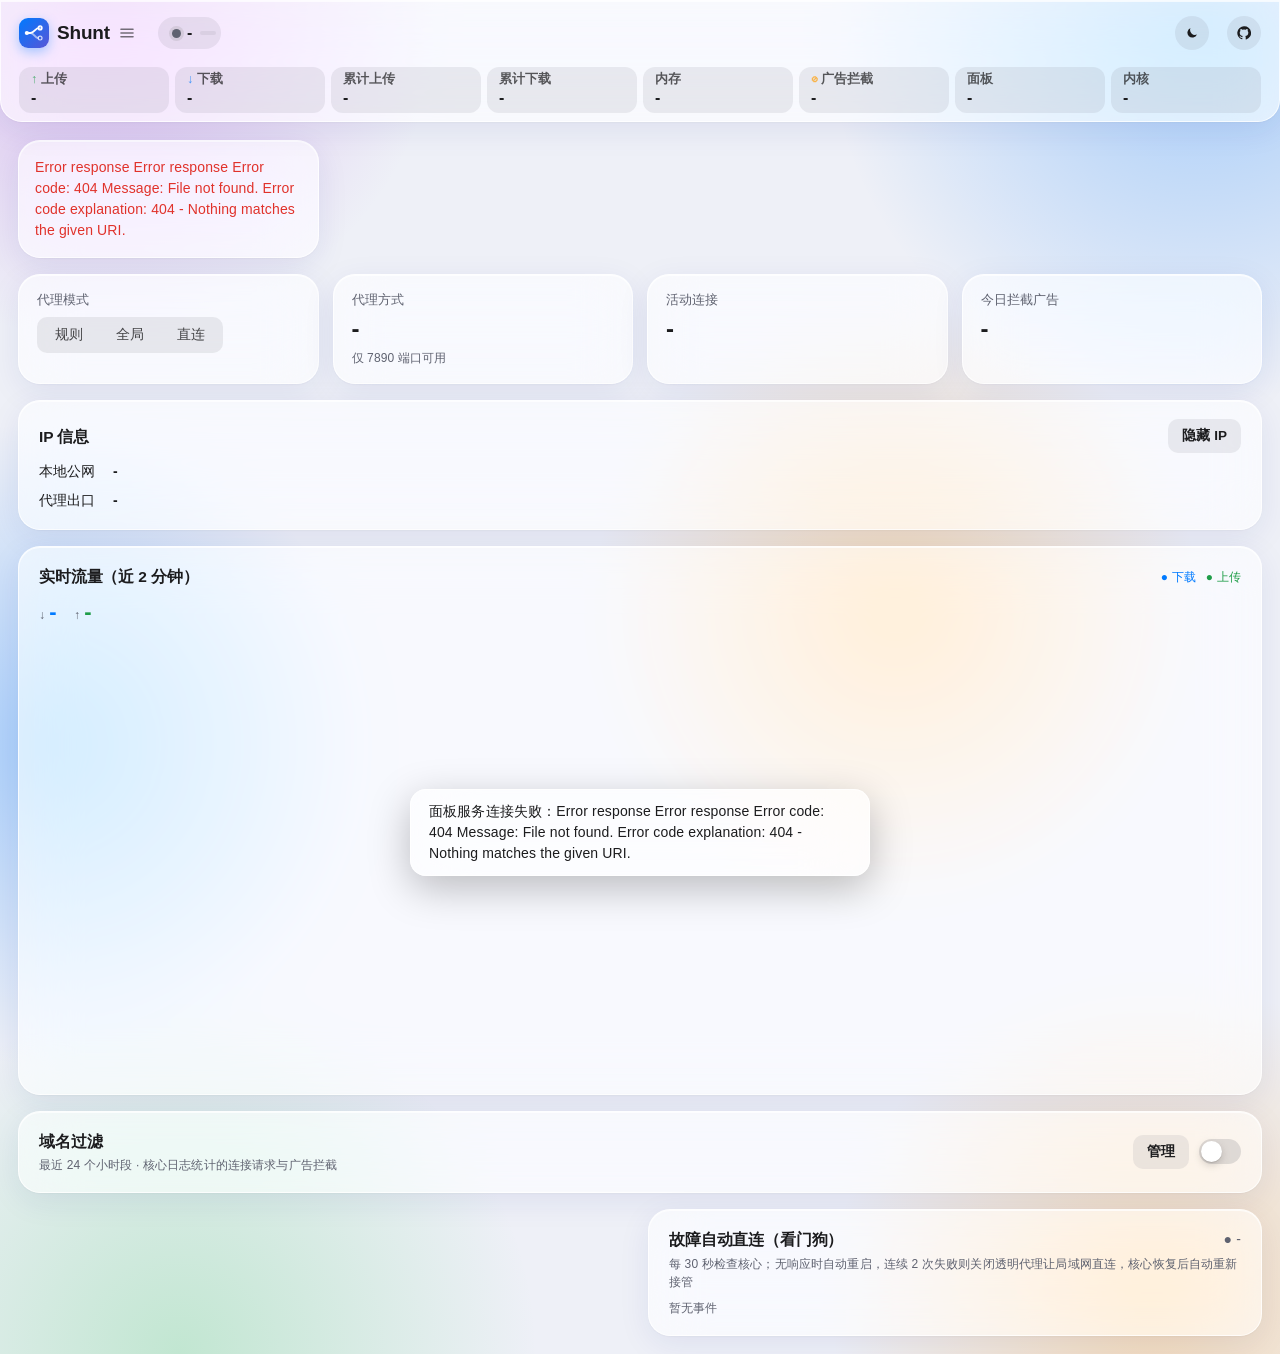
==== index.html @ 113a281c "v10.3.6: sing-box 内核下「全部测速」、组测速、概览测速、订阅测速、重载后补测只测到部分节点的问题补齐（缺席节点逐个补测，全局限并发 16、同节点去重、总时长受限；mihomo 不变）" ====
<!DOCTYPE html>
<!-- SPDX-License-Identifier: GPL-3.0-or-later -->
<html lang="zh-CN">
<head>
<meta charset="utf-8">
<meta name="viewport" content="width=device-width,initial-scale=1,viewport-fit=cover">
<meta name="color-scheme" content="light dark">
<meta name="referrer" content="no-referrer">
<script>(function(){const d=document.documentElement,k=localStorage.getItem('mp_skin')||'',L={sakura:1,mint:1};
  d.dataset.theme=k&&k!=='dark'&&k!=='light'?(L[k]?'light':'dark'):(localStorage.getItem('mp_theme')||(matchMedia('(prefers-color-scheme: light)').matches?'light':'dark'));
  if(k&&k!=='dark'&&k!=='light')d.dataset.skin=k})()</script>
<title>Shunt 分流 · mihomo 旁路由面板</title>
<link rel="icon" type="image/svg+xml" href="data:image/svg+xml,%3Csvg xmlns="http://www.w3.org/2000/svg" viewBox="0 0 512 512"%3E%3Cdefs%3E%3ClinearGradient id="bg" x1="0" y1="0" x2="1" y2="1"%3E%3Cstop offset="0" stop-color="%230a84ff"/%3E%3Cstop offset="1" stop-color="%235e5ce6"/%3E%3C/linearGradient%3E%3ClinearGradient id="gloss" x1="0" y1="0" x2="0" y2="1"%3E%3Cstop offset="0" stop-color="%23fff" stop-opacity=".22"/%3E%3Cstop offset=".55" stop-color="%23fff" stop-opacity="0"/%3E%3C/linearGradient%3E%3C/defs%3E%3Crect width="512" height="512" rx="116" fill="url%28%23bg%29"/%3E%3Crect width="512" height="512" rx="116" fill="url%28%23gloss%29"/%3E%3Cg fill="none" stroke="%23fff" stroke-width="34" stroke-linecap="round"%3E%3Cpath d="M140 256 H196 C262 256 280 164 356 164"/%3E%3Cpath d="M196 256 C256 256 278 340 330 347" stroke-opacity=".55"/%3E%3C/g%3E%3Ccircle cx="132" cy="256" r="38" fill="%23fff"/%3E%3Ccircle cx="370" cy="164" r="46" fill="%23fff"/%3E%3Cpath d="M378 132 L352 170 H372 L362 198 L390 156 H370 Z" fill="%233b6cf5"/%3E%3Ccircle cx="370" cy="348" r="34" fill="none" stroke="%23fff" stroke-width="22" stroke-opacity=".75"/%3E%3C/svg%3E">
<link rel="apple-touch-icon" href="[data-uri]">
<meta name="theme-color" content="#0a84ff">
<link rel="manifest" href="/manifest.webmanifest">
<meta name="apple-mobile-web-app-capable" content="yes"><meta name="mobile-web-app-capable" content="yes">
<meta name="apple-mobile-web-app-title" content="Shunt">
<style>
:root{--bg:#0a0c13;--txt:#f5f5f7;--sub:#a3a6b4;--card:rgba(32,35,48,.58);--card-b:rgba(255,255,255,.09);--hl:rgba(255,255,255,.06);--line:rgba(255,255,255,.08);
  --pri:#0a84ff;--pri2:#5e5ce6;--ok:#30d158;--warn:#ffd60a;--bad:#ff453a;--in:rgba(255,255,255,.07);--in-b:rgba(255,255,255,.1);--b2:rgba(255,255,255,.1);--b2h:rgba(255,255,255,.16);
  --pre:rgba(0,0,0,.28);--nbg:rgba(255,255,255,.045);--nsel:rgba(10,132,255,.2);--segbg:rgba(118,118,128,.24);--segon:rgba(99,99,102,.85);--segtxt:#fff;
  --shadow:0 10px 40px rgba(0,0,0,.35),inset 0 1px 0 rgba(255,255,255,.06);--sw-off:rgba(120,120,128,.36);
  --blob1:rgba(94,92,230,.42);--blob2:rgba(10,132,255,.32);--blob3:rgba(255,55,95,.22);--blob4:rgba(48,209,88,.16);
  --k-sel:#64b5ff;--k-auto:#4fd67a;--k-fb:#ffb340;--k-lb:#b8a6ff;--k-cus:#ff7eb6}
:root[data-theme=light]{--bg:#eef0f7;--txt:#1c1c1e;--sub:#5f6270;--card:rgba(255,255,255,.62);--card-b:rgba(255,255,255,.75);--hl:rgba(255,255,255,.5);--line:rgba(60,60,67,.12);
  --pri:#007aff;--pri2:#5856d6;--ok:#1f9d48;--warn:#b26a00;--bad:#e0322b;--in:rgba(255,255,255,.72);--in-b:rgba(60,60,67,.16);--b2:rgba(120,120,128,.13);--b2h:rgba(120,120,128,.2);
  --pre:rgba(246,247,251,.75);--nbg:rgba(255,255,255,.55);--nsel:rgba(0,122,255,.12);--segbg:rgba(118,118,128,.14);--segon:#fff;--segtxt:#1c1c1e;
  --shadow:0 8px 32px rgba(31,38,135,.08),0 1px 2px rgba(0,0,0,.04),inset 0 1px 0 rgba(255,255,255,.7);--sw-off:rgba(120,120,128,.22);
  --blob1:rgba(175,82,222,.34);--blob2:rgba(0,122,255,.3);--blob3:rgba(255,149,0,.26);--blob4:rgba(52,199,89,.24);
  --k-sel:#0060c7;--k-auto:#1a7f3c;--k-fb:#9a5b00;--k-lb:#5a3fc0;--k-cus:#b8306f}
*{box-sizing:border-box;-webkit-tap-highlight-color:transparent}
html{background:var(--bg)}
body{margin:0;min-height:100vh;font:14px/1.5 -apple-system,BlinkMacSystemFont,"SF Pro Text","SF Pro Display","Helvetica Neue","PingFang SC","Hiragino Sans GB","Microsoft YaHei",sans-serif;
  color:var(--txt);background:transparent;-webkit-font-smoothing:antialiased;letter-spacing:.01em}
body{position:relative;overflow-x:hidden}
body::before{content:"";position:absolute;inset:0;min-height:100vh;z-index:-1;pointer-events:none;
  background:radial-gradient(38vw 38vw at 8% 0%,var(--blob1),transparent 70%),radial-gradient(42vw 42vw at 94% 2%,var(--blob2),transparent 70%),
  radial-gradient(34vw 34vw at 70% 45%,var(--blob3),transparent 70%),radial-gradient(36vw 36vw at 4% 55%,var(--blob2),transparent 70%),
  radial-gradient(36vw 36vw at 90% 96%,var(--blob3),transparent 70%),radial-gradient(40vw 40vw at 14% 100%,var(--blob4),transparent 70%)}
.glass,.card{background:var(--card);border:1px solid var(--card-b);box-shadow:var(--shadow);-webkit-backdrop-filter:blur(28px) saturate(180%);backdrop-filter:blur(28px) saturate(180%)}
header{position:sticky;top:0;z-index:20;border-radius:0 0 22px 22px;border-top:0;padding:10px 18px 8px;margin:0 auto;max-width:1340px}
.hrow{display:flex;align-items:center;gap:12px;flex-wrap:wrap}
.brand{display:flex;align-items:center;gap:8px;font-weight:700;font-size:17px;letter-spacing:-.01em;white-space:nowrap}
.logo{width:30px;height:30px;border-radius:9px;display:grid;place-items:center;background:linear-gradient(135deg,var(--pri),var(--pri2));color:#fff;font-size:16px;box-shadow:0 4px 12px rgba(10,132,255,.35)}
.corebox{display:flex;align-items:center;gap:6px;padding:3px 4px 3px 10px;border-radius:999px;background:var(--b2)}
.pill{display:inline-flex;align-items:center;gap:6px;font-size:13px;font-weight:600;white-space:nowrap}
.dot{width:8px;height:8px;border-radius:50%;background:var(--sub);box-shadow:0 0 0 3px rgba(128,128,128,.18)}
.dot.on{background:var(--ok);box-shadow:0 0 0 3px rgba(48,209,88,.22)}.dot.off{background:var(--bad);box-shadow:0 0 0 3px rgba(255,69,58,.2)}
.ver{font-size:11px;color:var(--sub);white-space:nowrap}
.ib{display:inline-flex;align-items:center;gap:4px;border:0;background:var(--b2);color:var(--txt);height:28px;padding:0 10px;border-radius:999px;cursor:pointer;font-size:12px;font-weight:600;transition:background .2s,transform .1s;white-space:nowrap}
.ib:hover{background:var(--b2h)}.ib:active{transform:scale(.96)}.ib svg{width:14px;height:14px;flex:none}
.ib.stop{color:var(--bad)}.ib.go{color:var(--ok)}.ib.round{width:34px;height:34px;padding:0;justify-content:center}
a.ib{text-decoration:none}
.ib.gh{margin-left:6px}
.hstats{display:flex;gap:6px;margin-left:auto;align-items:stretch}
.chip{display:flex;flex-direction:column;justify-content:center;min-width:92px;padding:3px 11px;border-radius:12px;background:var(--b2);line-height:1.25}
.chip .k{font-size:10.5px;color:var(--sub);white-space:nowrap}.chip b{font-size:13px;font-weight:650;font-variant-numeric:tabular-nums;white-space:nowrap}
.chip .k i{font-style:normal;font-weight:700}
.chip.ad{cursor:pointer}.chip.ad i{color:#ff9f0a}
.vchips{display:flex;gap:6px;margin-left:6px}.vchip{cursor:pointer}.vchip .k em{font-style:normal;color:var(--warn);font-weight:700;margin-left:4px}.vchip.new{box-shadow:inset 0 0 0 1.5px var(--warn)}.up i{color:var(--ok)}.down i{color:var(--pri)}
.theme .sun{display:none}:root:not([data-theme=light]) .theme .sun{display:block}:root:not([data-theme=light]) .theme .moon{display:none}
main{padding:18px;max-width:1340px;margin:auto}
.card{border-radius:22px;padding:18px 20px;margin-bottom:16px;transition:background .3s}
.card h3{margin:0 0 12px;font-size:15.5px;font-weight:650;letter-spacing:-.01em}
.grid{display:grid;gap:14px;grid-template-columns:repeat(auto-fill,minmax(190px,1fr))}
.cols{display:grid;gap:16px;grid-template-columns:repeat(auto-fit,minmax(min(100%,540px),1fr));align-items:start}.cols>div>.card:last-child{margin-bottom:0}
.cols>div{display:flex;flex-direction:column;gap:16px}.cols>div>.card{margin-bottom:0}
.g4{grid-template-columns:repeat(auto-fit,minmax(190px,1fr))}.stat{padding:16px 18px}.stat .v{font-size:24px;font-weight:700;letter-spacing:-.02em;font-variant-numeric:tabular-nums;margin-top:2px}.stat .k{color:var(--sub);font-size:12.5px;font-weight:500}
.stat .s{font-size:12px;color:var(--sub);margin-top:2px}
.btn{background:var(--pri);color:#fff;border:0;border-radius:11px;padding:7px 15px;cursor:pointer;font-size:13px;font-weight:600;transition:filter .2s,transform .1s,background .2s;white-space:nowrap}
.btn:hover{filter:brightness(1.08)}.btn:active{transform:scale(.97)}
.btn.g{background:var(--b2);color:var(--txt)}.btn.g:hover{background:var(--b2h)}.btn.r{background:var(--bad);color:#fff}.btn:disabled{opacity:.5;cursor:default}
.btn.sm{padding:4px 10px;font-size:12px;border-radius:9px}
.icon{background:none;border:1px solid var(--line);color:var(--txt);border-radius:8px;padding:3px 9px;cursor:pointer;font-size:15px}
input,select,textarea{background:var(--in);border:1px solid var(--in-b);color:var(--txt);border-radius:11px;padding:8px 11px;font:inherit;font-size:13px;max-width:100%;outline:none;transition:border-color .2s,box-shadow .2s}
input:focus,select:focus,textarea:focus{border-color:var(--pri);box-shadow:0 0 0 3px rgba(10,132,255,.2)}
select{-webkit-appearance:none;appearance:none;padding-right:28px;background-image:linear-gradient(45deg,transparent 50%,var(--sub) 50%),linear-gradient(135deg,var(--sub) 50%,transparent 50%);background-position:calc(100% - 15px) 52%,calc(100% - 10px) 52%;background-size:5px 5px;background-repeat:no-repeat}
input[type=file]{padding:5px 8px}input[type=checkbox]{accent-color:var(--pri)}
textarea{width:100%;font-family:"SF Mono",ui-monospace,Menlo,Consolas,monospace;font-size:12.5px;resize:vertical}
.tw{overflow-x:auto;-webkit-overflow-scrolling:touch}
table{width:100%;border-collapse:collapse;font-size:13px}th,td{text-align:left;padding:8px 9px;border-bottom:1px solid var(--line);white-space:nowrap;vertical-align:middle}
td[colspan]{white-space:normal;line-height:1.5}
tr:last-child td{border-bottom:0}th{color:var(--sub);font-weight:500;font-size:12px}td.w{white-space:normal;word-break:break-all}
/* v7.6.8 订阅列表：链接、过滤规则单行省略，不再撑大表格（完整内容悬停查看） */
.subn{max-width:260px}.subu{font-size:11px;max-width:260px;overflow:hidden;text-overflow:ellipsis}
.subf{font-size:12px;min-width:150px;max-width:240px}.subf>div{max-width:240px;overflow:hidden;text-overflow:ellipsis}
.node{border:1px solid var(--line);border-radius:14px;padding:9px 12px;cursor:pointer;background:var(--nbg);transition:transform .15s,border-color .2s,background .2s}
.node:hover{transform:translateY(-1px);border-color:var(--b2h)}
.node.sel{border-color:var(--pri);background:var(--nsel)}.node .n{font-size:13px;font-weight:500;overflow:hidden;text-overflow:ellipsis;white-space:nowrap}
.node .d{font-size:12px;display:flex;justify-content:space-between;gap:6px;margin-top:2px}.ok{color:var(--ok)}.warn{color:var(--warn)}.bad{color:var(--bad)}.mut{color:var(--sub)}
.row{display:flex;gap:8px;align-items:center;flex-wrap:wrap}.sp{flex:1;min-width:0}.small{font-size:12px}.mt{margin-top:10px}.mb{margin-bottom:10px}
.seg{display:inline-flex;padding:2px;border-radius:10px;background:var(--segbg);gap:1px;flex-wrap:nowrap;max-width:100%;overflow-x:auto}
.seg button{background:none;color:var(--txt);opacity:.8;border:0;padding:5px 14px;cursor:pointer;border-radius:8px;font-size:13px;font-weight:500;transition:all .2s;white-space:nowrap}
.seg button.on{background:var(--segon);color:var(--segtxt);opacity:1;font-weight:600;box-shadow:0 2px 6px rgba(0,0,0,.14)}
.sw{position:relative;display:inline-block;width:51px;height:31px;flex:none}
.sw input{position:absolute;inset:0;opacity:0;margin:0;cursor:pointer;z-index:1}
.sw span{position:absolute;inset:0;border-radius:31px;background:var(--sw-off);transition:background .25s}
.sw span::after{content:"";position:absolute;top:2px;left:2px;width:27px;height:27px;border-radius:50%;background:#fff;box-shadow:0 3px 8px rgba(0,0,0,.18),0 1px 1px rgba(0,0,0,.12);transition:transform .25s cubic-bezier(.3,1.4,.6,1)}
.sw input:checked+span{background:var(--ok)}.sw input:checked+span::after{transform:translateX(20px)}
.sw.sm{width:42px;height:25px}.sw.sm span::after{width:21px;height:21px}.sw.sm input:checked+span::after{transform:translateX(17px)}
.opt{display:flex;align-items:center;gap:12px;padding:11px 0;border-bottom:1px solid var(--line)}.opt:last-child{border-bottom:0;padding-bottom:0}.opt:first-of-type{padding-top:2px}
.opt .t{font-weight:550}.opt .dsc{font-size:12px;color:var(--sub);margin-top:1px}
.sub-panel{margin-top:10px;padding:12px 14px;border-radius:14px;background:var(--b2)}
.sub-panel.dim{opacity:.82}
pre{background:var(--pre);padding:12px;border-radius:14px;max-height:65vh;overflow:auto;font:12px/1.55 "SF Mono",ui-monospace,Menlo,Consolas,monospace;white-space:pre-wrap;word-break:break-all;margin:0}
#livelog div{padding:1px 0;border-bottom:1px dashed var(--line)}#livelog .lv{display:inline-block;width:58px;font-weight:600}
#toast{position:fixed;left:50%;bottom:24px;transform:translate(-50%,20px);opacity:0;pointer-events:none;background:var(--card);color:var(--txt);padding:11px 18px;border-radius:16px;max-width:min(460px,calc(100vw - 24px));z-index:50;white-space:pre-wrap;
  border:1px solid var(--card-b);box-shadow:0 12px 40px rgba(0,0,0,.25);-webkit-backdrop-filter:blur(30px) saturate(180%);backdrop-filter:blur(30px) saturate(180%);transition:opacity .25s,transform .25s;font-weight:500}
#toast.show{opacity:1;transform:translate(-50%,0)}
.tag{font-size:11px;background:var(--b2);padding:1px 7px;border-radius:6px;color:var(--sub);font-weight:500;white-space:nowrap}
.ev{font-size:12px;padding:4px 0;border-bottom:1px dashed var(--line)}.ev:last-child{border-bottom:0}
.hide{display:none!important}
.bar{height:6px;border-radius:3px;background:linear-gradient(90deg,var(--bad),#ff9f0a);min-width:2px}
.diag{display:flex;gap:10px;padding:9px 0;border-bottom:1px solid var(--line)}.diag:last-child{border-bottom:0}
.diag .ic{width:22px;height:22px;border-radius:50%;display:grid;place-items:center;color:#fff;font-size:12px;font-weight:700;flex:none;margin-top:1px}
.ic.ok{background:var(--ok)}.ic.warn{background:#ff9f0a}.ic.bad{background:var(--bad)}
.kv{display:grid;grid-template-columns:auto 1fr;gap:4px 14px;font-size:13px}.kv>span:nth-child(odd){color:var(--sub)}
.dev small{display:block;color:var(--sub);font-size:11px}
.lbl code,.dsc code,.mut code{font-size:11.5px;padding:0 4px;border-radius:5px;background:var(--b2)}
.lbl{font-size:12px;color:var(--sub);margin:10px 0 4px;font-weight:500}
/* 策略组卡片（可折叠） */
.card.gcard{padding:0;overflow:hidden}
.ghead{display:flex;align-items:center;gap:10px;padding:13px 16px 13px 14px;cursor:pointer;-webkit-user-select:none;user-select:none;transition:background .2s}
.ghead:hover{background:var(--hl)}
.chev{width:24px;height:24px;border-radius:50%;display:grid;place-items:center;background:var(--b2);flex:none;transition:transform .22s}
.chev svg{width:12px;height:12px}.gcard.open .chev{transform:rotate(90deg)}
.gico{width:24px;height:24px;border-radius:7px;object-fit:cover;flex:none}
.gt{flex:1;min-width:0}.gname{font-weight:650;font-size:15px;display:flex;align-items:center;gap:6px;flex-wrap:wrap;letter-spacing:-.01em}
.gsub{font-size:12px;color:var(--sub);white-space:nowrap;overflow:hidden;text-overflow:ellipsis;margin-top:1px}
.gsub b{color:var(--txt);font-weight:600}
.gdl{font-size:13px;font-weight:650;font-variant-numeric:tabular-nums;white-space:nowrap}
.gbody{display:none;padding:2px 16px 16px}.gcard.open .gbody{display:block}
.dots{display:flex;flex-wrap:wrap;gap:3px;margin-top:6px;max-height:17px;overflow:hidden}.gcard.open .dots{display:none}
.dots i{width:7px;height:7px;border-radius:50%;background:var(--sw-off)}.dots i.ok{background:var(--ok)}.dots i.warn{background:#ff9f0a}.dots i.bad{background:var(--bad)}
.tag.k-sel{color:var(--k-sel)}.tag.k-auto{color:var(--k-auto)}.tag.k-fb{color:var(--k-fb)}.tag.k-lb{color:var(--k-lb)}.tag.k-cus{color:var(--k-cus)}
.tag.pin{color:var(--k-fb);cursor:pointer}
.node .sub2{font-size:11px;color:var(--sub);overflow:hidden;text-overflow:ellipsis;white-space:nowrap}
.node.lbm{cursor:default}
.pgrid{display:grid;grid-template-columns:repeat(auto-fill,minmax(min(100%,250px),1fr));gap:10px;margin-top:12px}
.pitem{padding:9px 11px;border-radius:14px;background:var(--nbg);border:1px solid var(--line);min-width:0}
.pitem .pl{font-size:12.5px;font-weight:600;display:flex;gap:6px;align-items:center;margin-bottom:6px;white-space:nowrap;overflow:hidden}
.pitem .pl span:first-child{overflow:hidden;text-overflow:ellipsis}
.pitem select{width:100%;padding:6px 28px 6px 9px}
.pitem .pv{font-size:12.5px;padding:6px 2px;white-space:nowrap;overflow:hidden;text-overflow:ellipsis}
.mchips{display:flex;flex-wrap:wrap;gap:6px}
.mchip{display:inline-flex;align-items:center;gap:4px;max-width:100%;padding:3px 4px 3px 10px;border-radius:999px;background:var(--b2);font-size:12px;border:1px solid transparent}
.mchip span{overflow:hidden;text-overflow:ellipsis;white-space:nowrap;max-width:220px}
.mchip button{border:0;background:none;color:var(--sub);cursor:pointer;font-size:13px;padding:0 5px;border-radius:50%}.mchip button:hover{color:var(--txt);background:var(--b2h)}
.mchip.add{cursor:pointer;padding-right:10px}.mchip.add:hover{border-color:var(--pri)}.mchip.grp{background:var(--nsel)}
.pickbox{max-height:210px;overflow:auto;padding:8px;border-radius:12px;background:var(--b2);margin-top:6px}
.ubar{height:5px;border-radius:3px;background:var(--b2);margin-top:4px;min-width:90px;overflow:hidden}.ubar i{display:block;height:100%;background:var(--ok);border-radius:3px}
.ubar i.warn{background:#ff9f0a}.ubar i.bad{background:var(--bad)}
@media (max-width:720px){.ghead{padding:11px 12px 11px 10px;gap:8px}.ntool>.sp{flex:1 1 100%}.ntool .seg{flex:1 1 auto}.pdesc{display:none}
  .dots{max-height:7px}.gdl{font-size:12px}.gbody{padding:2px 10px 12px}.gname{font-size:14px}.ghead .btn.sm{padding:4px 8px}}
@media (max-width:1100px){.hstats{order:5;margin-left:0;width:100%;overflow-x:auto;scrollbar-width:none}.hstats::-webkit-scrollbar{display:none}.theme{margin-left:auto}.vchips{margin-left:auto}}
@media (max-width:720px){
  .vchips{display:contents}
  header{padding:8px 10px 7px;border-radius:0 0 18px 18px}.brand{font-size:15px}.brand b{display:none}.logo{width:28px;height:28px}
  .hrow{gap:8px}.ver{display:none}.ib .tx{display:none}.ib{padding:0 8px}
  .hstats{display:grid;grid-template-columns:repeat(5,minmax(0,1fr));gap:4px;overflow:visible}
  .chip{min-width:0;padding:3px 6px;border-radius:10px}.chip b{font-size:11px;overflow:hidden;text-overflow:ellipsis}.chip .k{font-size:9.5px;overflow:hidden;text-overflow:ellipsis}
  .g4{grid-template-columns:1fr 1fr}.g4 .stat{padding:12px 14px}.g4 .seg button{padding:5px 9px}
  main{padding:10px}.card{padding:14px;margin-bottom:10px;border-radius:18px}.cols,.cols>div{gap:10px}
  .grid{grid-template-columns:repeat(auto-fill,minmax(150px,1fr));gap:10px}.stat .v{font-size:19px}
  .row>input,.row>select{flex:1 1 100%;width:100%!important}
  th,td{padding:7px 6px}
}
/* 列表编辑器 */
.lbox{padding:12px 0;border-bottom:1px solid var(--line)}.lbox:last-child{border-bottom:0}
.lhead{display:flex;gap:8px;align-items:baseline}.lhead b{font-weight:600}
.lbox .dsc{font-size:12px;color:var(--sub);margin:1px 0 6px}
.lrows{display:flex;flex-direction:column;gap:5px}
.lrow{display:flex;align-items:center;gap:6px;padding:5px 6px 5px 8px;border-radius:11px;background:var(--nbg);border:1px solid var(--line);min-width:0;transition:border-color .15s,opacity .15s}
.lrow.drag{opacity:.45}.lrow.over{border-color:var(--pri)}
.lrow .grip{cursor:grab;color:var(--sub);font-size:11px;letter-spacing:-2px;user-select:none}
.lrow .li{font-size:11px;color:var(--sub);min-width:14px;text-align:right;font-variant-numeric:tabular-nums}
.lrow .lv{flex:1;min-width:0;font:12.5px/1.4 "SF Mono",ui-monospace,Menlo,Consolas,monospace;overflow:hidden;text-overflow:ellipsis;white-space:nowrap;background:none;padding:0}
.lb{border:0;background:var(--b2);color:var(--txt);width:26px;height:26px;border-radius:8px;cursor:pointer;font-size:12px;flex:none;display:grid;place-items:center}
.lb:hover{background:var(--b2h)}.lb:disabled{opacity:.3;cursor:default}.lb.del{color:var(--bad)}
.ladd{margin-top:6px}.ladd input{padding:6px 10px}
.qs{display:flex;flex-wrap:wrap;gap:8px;margin-top:10px}
.qs .node{min-width:150px;flex:1 1 150px;max-width:240px}
@media (max-width:720px){.lrow{padding:4px 4px 4px 6px;gap:4px}.lrow .grip{display:none}.lb{width:24px;height:24px}.qs .node{max-width:none}}
@media (prefers-reduced-motion:reduce){*{transition:none!important}}

/* v6.3 布局 */
.monly{display:none}
.stiles{display:grid;gap:14px;grid-template-columns:repeat(auto-fill,minmax(250px,1fr));margin-bottom:16px}
.stile{margin:0;padding:14px 16px;display:flex;align-items:center;gap:12px;cursor:pointer;min-width:0}
.stile .fv{flex:none;width:46px;height:46px;border-radius:14px;background:var(--b2);display:grid;place-items:center;overflow:hidden;font-weight:700;font-size:19px;color:var(--pri)}
.stile .fv img{width:28px;height:28px;object-fit:contain}
.stile .sb{flex:1;min-width:0;height:40px;display:flex;align-items:flex-end;gap:2px}
.stile .sb i{flex:1;min-width:2px;border-radius:2px;background:currentColor;opacity:.55}.stile .sb i:last-child{opacity:.9}.stile .sb i.e{height:3px;background:var(--b2);opacity:1}
.stile .sb i.mut{height:3px}
.stile .si{flex:none;text-align:right;min-width:64px}.stile .sn{font-size:12.5px;color:var(--sub);max-width:90px;overflow:hidden;text-overflow:ellipsis;white-space:nowrap;margin-left:auto}
.stile .sv{font-size:22px;font-weight:650;font-variant-numeric:tabular-nums;line-height:1.2;margin-top:2px}.stile .sv small{font-size:12px;font-weight:500;color:var(--sub);margin-left:3px}
.dft{display:grid;gap:14px;grid-template-columns:repeat(auto-fill,minmax(230px,1fr));margin-top:12px}
@media (min-width:721px){.dft{grid-template-columns:repeat(3,minmax(0,1fr))}.dfrank{grid-column:1/-1}}
.dfc{margin:0;padding:14px 16px;min-width:0}.dfc .k{color:var(--sub);font-size:12.5px}.dfc .v{font-size:24px;font-weight:650;font-variant-numeric:tabular-nums;margin:4px 0 6px}.dfc .v small{font-size:12px;font-weight:500;color:var(--sub);margin-left:3px}
.spk{display:block;width:100%;height:64px}
.dtop{margin-top:6px}.dti{padding:4px 0;font-size:12.5px}.dti b{font-weight:600;font-variant-numeric:tabular-nums;margin-left:8px}
.dtb{height:4px;border-radius:2px;background:var(--b2);margin-top:4px}.dtb i{display:block;height:100%;border-radius:2px;background:#ff9f0a;opacity:.75}
.ovcols{display:grid;gap:16px;grid-template-columns:repeat(auto-fit,minmax(min(100%,540px),1fr));align-items:start}.ovcols>div>.card:last-child{margin-bottom:0}
.qs-now{margin-top:4px}
.spd{display:flex;gap:18px;align-items:baseline;margin-top:6px;flex-wrap:wrap}.spd b{font-size:22px;font-weight:700;letter-spacing:-.02em;font-variant-numeric:tabular-nums}
.spd .k{font-size:12px;color:var(--sub);margin-right:4px}.spd .dn b{color:var(--pri)}.spd .upx b{color:var(--ok)}
.empty{padding:14px 2px;color:var(--sub);font-size:13px}
.snav{display:flex;gap:2px;padding:2px;border-radius:12px;background:var(--segbg);overflow-x:auto;scrollbar-width:none;width:max-content;max-width:100%;margin-bottom:14px}
.snav::-webkit-scrollbar{display:none}
.snav button{flex:0 0 auto;background:none;border:0;color:var(--txt);opacity:.75;padding:6px 14px;border-radius:10px;cursor:pointer;font-size:13.5px;font-weight:500}
.snav button.on{background:var(--segon);color:var(--segtxt);opacity:1;font-weight:600;box-shadow:0 2px 8px rgba(0,0,0,.12)}
.sgrid{columns:2 460px;column-gap:16px}.sgrid>.card{break-inside:avoid;display:inline-block;width:100%;margin:0 0 16px}
.nfilter{display:flex;gap:6px;flex-wrap:wrap;align-items:center;margin-bottom:12px}
.nfilter input{width:220px}.chipf{border:1px solid var(--line);background:var(--b2);color:var(--txt);border-radius:999px;padding:4px 11px;font-size:12.5px;cursor:pointer}
.chipf.on{background:var(--pri);border-color:var(--pri);color:#fff}
.filebtn input{display:none}
.row>input[type=checkbox]{flex:none!important;width:auto!important}
@media (max-width:720px){
  .monly{display:block}
  .hstats{grid-template-columns:repeat(4,minmax(0,1fr))}.hstats>.chip,.vchips .chip{grid-column:auto}.vchips .chip{flex-direction:column;align-items:flex-start;justify-content:center;gap:0}
  #ov{display:flex;flex-direction:column}#ov>.ovcols,#ov .ovcols>div{display:contents}
  #ov .card,#ov .g4{margin:0 0 10px}
  #ov .o1{order:1}#ov .o2{order:2}#ov .o3{order:3}#ov .o4{order:4}#ov .o5{order:5}#ov .o6{order:6}#ov .o7{order:7}#ov .o8{order:8}
  .spd b{font-size:19px}
  .stiles{grid-template-columns:1fr 1fr;gap:10px;margin-bottom:10px}.stile{flex-wrap:wrap;padding:10px 12px;gap:8px}.stile .fv{width:34px;height:34px;border-radius:10px;font-size:15px}.stile .fv img{width:20px;height:20px}
  .stile .si{flex:1;min-width:0}.stile .sv{font-size:18px}.stile .sb{order:3;flex-basis:100%;height:26px}.dft{grid-template-columns:1fr 1fr;gap:10px}.dfc{padding:12px}.dfc .v{font-size:19px}
  .sgrid{columns:1}.sgrid>.card{margin-bottom:10px}
  .nfilter input{width:100%}
  .ctable thead{display:none}
  .ctable tr{display:grid;grid-template-columns:minmax(0,1fr) auto;gap:2px 10px;padding:9px 2px;border-bottom:1px solid var(--line)}
  .ctable td{display:block;padding:0!important;border:0!important;max-width:none!important;min-width:0}
  .ctable td:nth-child(1){grid-column:1;grid-row:1;font-weight:600;overflow:hidden;text-overflow:ellipsis;white-space:nowrap}
  .ctable td:nth-child(6){grid-column:2;grid-row:1;text-align:right;font-weight:600;color:var(--pri)}
  .ctable td:nth-child(2){grid-column:1;grid-row:2;font-size:12px}
  .ctable td:nth-child(9){grid-column:2;grid-row:2;text-align:right;font-size:12px;color:var(--sub)}
  .ctable td:nth-child(4){grid-column:1;grid-row:3;font-size:12px;color:var(--sub)}
  .ctable td:nth-child(5){grid-column:1;grid-row:4;font-size:12px;color:var(--sub);white-space:normal}
  .ctable td:nth-child(10){grid-column:2;grid-row:3/5;align-self:center}
  .ctable td:nth-child(3),.ctable td:nth-child(7),.ctable td:nth-child(8){display:none}
  .ctable td[colspan]{grid-column:1/-1!important}
}
.btn.g.on{background:var(--pri);color:#fff}

/* ===== 主题（data-skin 覆盖配色；深浅基础样式仍由 data-theme 决定） ===== */
:root[data-skin=cyber]{--bg:#0b0418;--txt:#f2ecff;--sub:#a99cc8;--card:rgba(28,12,48,.62);--card-b:rgba(255,0,200,.28);--pri:#ff2bd6;--pri2:#00e5ff;--ok:#39ff88;--warn:#ffe600;--bad:#ff3860;
  --nsel:rgba(255,43,214,.2);--blob1:rgba(255,0,200,.45);--blob2:rgba(0,229,255,.35);--blob3:rgba(140,0,255,.35);--blob4:rgba(255,230,0,.12);--segon:rgba(255,43,214,.75);
  --shadow:0 0 0 1px rgba(0,229,255,.08),0 10px 40px rgba(255,0,200,.18),inset 0 1px 0 rgba(255,255,255,.06);--k-sel:#00e5ff;--k-auto:#39ff88;--k-lb:#d38bff;--k-cus:#ff7ae6}
:root[data-skin=cyber] .card h3,:root[data-skin=cyber] .brand{text-shadow:0 0 12px rgba(255,43,214,.55)}
:root[data-skin=aurora]{--bg:#050f14;--txt:#effcf8;--sub:#93b5ad;--card:rgba(10,32,38,.55);--card-b:rgba(120,255,214,.16);--pri:#2ee6a6;--pri2:#7b61ff;--ok:#5cff9d;--nsel:rgba(46,230,166,.18);
  --blob1:rgba(46,230,166,.38);--blob2:rgba(123,97,255,.36);--blob3:rgba(0,180,255,.26);--blob4:rgba(200,255,120,.14);--segon:rgba(46,230,166,.55);--k-sel:#5fd4ff;--k-auto:#5cff9d}
:root[data-skin=ocean]{--bg:#03101f;--txt:#eaf6ff;--sub:#8fa9c4;--card:rgba(8,30,56,.58);--card-b:rgba(90,190,255,.16);--pri:#22b8ff;--pri2:#1f6bff;--nsel:rgba(34,184,255,.2);
  --blob1:rgba(31,107,255,.45);--blob2:rgba(34,184,255,.34);--blob3:rgba(0,255,220,.16);--blob4:rgba(80,60,255,.2);--segon:rgba(34,184,255,.6)}
:root[data-skin=sunset]{--bg:#170812;--txt:#fff1ea;--sub:#c9a29a;--card:rgba(52,18,34,.58);--card-b:rgba(255,150,110,.18);--pri:#ff7a45;--pri2:#ff3d81;--ok:#4be38b;--warn:#ffc53d;--nsel:rgba(255,122,69,.2);
  --blob1:rgba(255,61,129,.42);--blob2:rgba(255,122,69,.38);--blob3:rgba(255,197,61,.24);--blob4:rgba(120,40,200,.24);--segon:rgba(255,122,69,.65);--k-sel:#ffa36b;--k-fb:#ffd36b}
:root[data-skin=matrix]{--bg:#000a03;--txt:#c8ffd6;--sub:#5fae76;--card:rgba(0,22,8,.72);--card-b:rgba(0,255,90,.22);--pri:#00ff66;--pri2:#00b347;--ok:#00ff66;--warn:#d4ff00;--bad:#ff4d4d;--nsel:rgba(0,255,102,.16);
  --blob1:rgba(0,255,102,.22);--blob2:rgba(0,140,50,.3);--blob3:rgba(0,255,102,.1);--blob4:rgba(180,255,0,.08);--segon:rgba(0,170,70,.75);--k-sel:#7dffb0;--k-auto:#00ff66;--k-lb:#b0ff7d;--k-cus:#d4ff00}
:root[data-skin=matrix] body{font-family:"JetBrains Mono","SF Mono",Menlo,Consolas,"PingFang SC","Microsoft YaHei",monospace}
:root[data-skin=matrix] .logo{color:#000}
:root[data-skin=gold]{--bg:#0c0a07;--txt:#f7efe0;--sub:#b3a68b;--card:rgba(30,25,17,.66);--card-b:rgba(230,190,110,.22);--pri:#e6b85c;--pri2:#b8862e;--nsel:rgba(230,184,92,.18);
  --blob1:rgba(230,184,92,.26);--blob2:rgba(140,100,40,.3);--blob3:rgba(255,220,150,.12);--blob4:rgba(90,70,40,.3);--segon:rgba(184,134,46,.8);--k-sel:#f0cf8a;--k-cus:#ffb36b}
:root[data-skin=gold] .logo{color:#1a1308}
:root[data-skin=sakura]{--bg:#fbf0f4;--txt:#3a2230;--sub:#8e6b7c;--card:rgba(255,255,255,.62);--card-b:rgba(255,190,215,.6);--pri:#e8508a;--pri2:#b45cd6;--nsel:rgba(232,80,138,.13);
  --blob1:rgba(255,140,180,.42);--blob2:rgba(200,140,255,.3);--blob3:rgba(255,200,170,.32);--blob4:rgba(255,230,240,.6);--k-sel:#c2306a;--k-cus:#a03ab8}
:root[data-skin=mint]{--bg:#ecf8f4;--txt:#16302a;--sub:#5d7d74;--card:rgba(255,255,255,.62);--card-b:rgba(160,230,205,.6);--pri:#0fa47a;--pri2:#2b8ad8;--ok:#0f9a52;--nsel:rgba(15,164,122,.13);
  --blob1:rgba(60,220,170,.36);--blob2:rgba(80,170,255,.28);--blob3:rgba(200,255,150,.3);--blob4:rgba(150,240,220,.4);--k-sel:#0a6fa8;--k-auto:#0b7d45}
:root[data-skin] .logo{box-shadow:0 4px 14px color-mix(in srgb,var(--pri) 45%,transparent)}
/* 背景图 */
/* 高度按「地址栏收起后」的大视口（100lvh）：iOS / 安卓浏览器滚动时地址栏收起，按 inset 算的固定层只有小视口高，底部会露出一截；
   translateZ 让模糊层单独合成，避免 Safari 滚动时只重绘一部分 */
#bgimg{position:fixed;top:-30px;left:-30px;right:-30px;height:calc(100vh + 60px);height:calc(100lvh + 60px);z-index:-2;background-size:cover;background-position:center;display:none;pointer-events:none;transform:translateZ(0)}
#bgdim{position:fixed;top:0;left:0;right:0;height:100vh;height:100lvh;z-index:-1;display:none;pointer-events:none;background:var(--bg)}
:root.has-bg #bgimg,:root.has-bg #bgdim{display:block}:root.has-bg body::before{display:none}:root.has-bg{background:var(--bg)}
.skins{display:grid;grid-template-columns:repeat(auto-fill,minmax(132px,1fr));gap:10px}
.skin{position:relative;border-radius:14px;padding:0;border:2px solid transparent;cursor:pointer;overflow:hidden;background:none;color:inherit;text-align:left;transition:transform .15s}
.skin:hover{transform:translateY(-2px)}.skin.on{border-color:var(--pri)}
.skin .pv{height:64px;position:relative}.skin .pv i{position:absolute;left:10px;right:10px;bottom:9px;height:18px;border-radius:7px;border:1px solid rgba(255,255,255,.18)}
.skin .pv b{position:absolute;left:10px;top:9px;width:22px;height:22px;border-radius:7px}
.skin .nm{display:block;padding:6px 10px;font-size:12.5px;font-weight:600;background:var(--b2)}
.bgpv{width:100%;max-width:320px;aspect-ratio:16/9;border-radius:12px;background:var(--b2) center/cover no-repeat;border:1px solid var(--line);display:grid;place-items:center;color:var(--sub);font-size:12px}
.rng{display:flex;align-items:center;gap:10px}.rng input{flex:1;accent-color:var(--pri)}.rng span{width:42px;text-align:right;font-variant-numeric:tabular-nums}
/* 桌面网页端：按钮、标签页、输入框放大，点击区域更大（手机端 ≤720px 不变） */
@media (min-width:721px){
  .btn{padding:9px 18px;font-size:14px;border-radius:12px;min-height:38px}
  .btn.sm{padding:7px 14px;font-size:13.5px;border-radius:10px;min-height:34px}
  .ib{height:34px;padding:0 14px;font-size:13.5px}
  .seg button{padding:7px 16px;font-size:14px}
  .icon{padding:5px 11px;font-size:16px}
  input,select{font-size:14px;padding-top:9px;padding-bottom:9px}
  .row{gap:10px}
  .mchip{font-size:13px}.mchip button{font-size:14px;padding:2px 7px}
  .lb{width:30px;height:30px;font-size:13px}
  .tag{font-size:12px;padding:2px 8px}
  .opt .t{font-size:14.5px}.opt .dsc{font-size:12.5px}
}
@media (max-width:720px){.abhd{display:none}}
/* 桌面布局：列表编辑器双列、设置分栏、节点工具栏 */
@media (min-width:721px){
  .dnsmain #dns-lists{columns:2;column-gap:28px}
  .dnsmain #dns-lists>.lbox{break-inside:avoid;border-bottom:0}
  .abft{display:none}
  .sgrid>.card{display:block}.sgrid>.colbrk{break-before:column}
  /* v7.7.0 连接表：主机 / 规则 / 链路单行省略（悬停看全文），不再被挤成一字一行 */
  .ctable td.ch,.ctable td.cr,.ctable td.cc{white-space:nowrap;overflow:hidden;text-overflow:ellipsis;word-break:normal}
  .ctable td.ch,.ctable td.cr,.ctable td.cc{max-width:0}.ctable td.ch{width:22%}.ctable td.cr{width:24%}.ctable td.cc{width:26%}
  .ntool .nsearch{flex:1 1 220px;max-width:360px;margin-right:auto}
  .nfilter:has(#nf-r:empty){margin-bottom:12px}
}
.abps{display:flex;flex-direction:column;gap:6px}.abpr{display:grid;grid-template-columns:112px 1fr;align-items:center;gap:8px}.abpr>.row{flex-wrap:wrap;gap:6px}@media (max-width:720px){.abpr{grid-template-columns:86px 1fr}}
/* v6.9.8 顶栏字体加大加粗 */
.brand{font-size:19px;font-weight:800}
.pill{font-size:14.5px;font-weight:700}
.ver{font-size:13px;font-weight:600;color:var(--txt);opacity:.75}
.ib{font-weight:700}
.chip{padding:5px 13px;min-width:100px}
.chip .k{font-size:12.5px;font-weight:600;color:var(--txt);opacity:.72}
.chip b{font-size:16px;font-weight:800}
@media (min-width:721px){.ib{font-size:14.5px}}
/* v7.6.5 顶栏「运行中」后不再显示内核版本（版本在右侧版本卡片里），启停按钮放大 */
.corebox .ver{display:none}
@media (min-width:721px){.corebox{gap:8px;padding:4px 5px 4px 14px}.corebox .pill{font-size:16px}.corebox .dot{width:9px;height:9px}
  .corebox .ib{height:40px;padding:0 18px;font-size:15.5px;gap:6px}.corebox .ib svg{width:17px;height:17px}}
@media (max-width:720px){
  .chip{padding:4px 6px;min-width:0}.chip .k{font-size:11px}.chip b{font-size:13px}
  .pill{font-size:13.5px}}
.iplist{display:grid;gap:8px;margin-top:8px}.ipr{display:flex;gap:10px;align-items:baseline;flex-wrap:wrap}.ipr .k{color:var(--mut);min-width:64px}.ipr b{font-variant-numeric:tabular-nums}
/* 桌面顶栏：统计条（8 张卡片）单独占第二行并铺满，卡片等宽伸展，避免右侧留空或把主题 / GitHub 按钮挤到下一行 */
@media (min-width:721px){
  .hrow>.theme{order:2;margin-left:auto}.hrow>.gh{order:3}
  .hstats{order:4;flex:1 1 100%;margin-left:0}
  .hstats>.chip,.vchips .chip{flex:1 0 auto}.vchips{flex:2 0 auto;margin-left:0}
}
/* v10.3.4 手机端顶栏放大：图标 38px、Shunt 字样显示、启停按钮 / 状态胶囊 / 代理胶囊统一 40px 高（触控目标）、15px 字。
   第一行 图标+Shunt … 主题 / GitHub，第二行 核心控制条铺满；很窄的屏幕（≤350px）按钮只留图标，不溢出 */
@media (max-width:720px){
  .hrow{row-gap:8px}
  .hrow>.brand{order:1;gap:10px;font-size:21px}.brand b{display:inline}
  .logo{width:38px;height:38px;border-radius:11px}.logo svg{width:24px;height:24px}
  .hrow>.theme{order:2;margin-left:auto}.hrow>.gh{order:3;margin-left:0}
  .hrow>.ib.round{width:40px;height:40px}.hrow>.ib.round svg{width:19px;height:19px}
  .hrow>.corebox{order:4;flex:1 1 100%;min-width:0;gap:6px;padding:4px 4px 4px 12px}
  .corebox .pill{font-size:15px;flex:none}.corebox .dot{width:9px;height:9px}
  .corebox .ib{height:40px;padding:0 12px;font-size:15px;gap:6px;flex:1 1 auto;justify-content:center;min-width:44px}
  .corebox .ib .tx{display:inline}.corebox .ib svg{width:18px;height:18px}
  .corebox #h-mode{display:inline-flex;align-items:center;justify-content:center;height:40px;padding:0 12px;border-radius:999px;font-size:15px;font-weight:600;flex:none}
  .corebox #h-mode:empty{display:none}
  .hrow>.hstats{order:5}
}
@media (max-width:350px){.corebox .ib .tx{display:none}.corebox .ib{padding:0 10px}}
/* 触屏的宽屏（平板、手机横屏或开了「桌面版网站」）：沿用桌面布局，代理胶囊与启停按钮同高，图标略大；鼠标操作的桌面端不变 */
@media (min-width:721px) and (max-width:1100px) and (hover:none) and (pointer:coarse){
  .logo{width:36px;height:36px;border-radius:10px}.logo svg{width:22px;height:22px}.brand{font-size:21px}
  .corebox #h-mode{display:inline-flex;align-items:center;height:40px;padding:0 14px;border-radius:999px;font-size:15px;font-weight:600}
  .corebox #h-mode:empty{display:none}
}
/* v10.3.5 抽屉导航 + 顶栏统计卡不截断。所有宽度统一：点左上角 Shunt 图标（含文字）从左侧滑出抽屉，不再有横向标签栏 / 手机底部导航 */
.brand{border:0;background:none;color:var(--txt);font:inherit;font-size:19px;font-weight:800;letter-spacing:-.01em;cursor:pointer;
  min-height:44px;padding:3px 10px 3px 3px;margin-left:-3px;border-radius:14px;transition:background .15s}
.brand:hover{background:var(--b2)}.brand:active{transform:scale(.98)}
.brand:focus-visible,.dhome:focus-visible,.dnav button:focus-visible{outline:2.5px solid var(--pri);outline-offset:2px}
.brand .bpage{font-size:16px;font-weight:650;opacity:.85;padding-left:9px;margin-left:1px;border-left:1.5px solid var(--line)}
.brand .bmenu{flex:none;opacity:.6}
#drawer-mask{position:fixed;inset:0;z-index:65;background:rgba(0,0,0,.45);opacity:0;transition:opacity .2s}
#drawer-mask.on{opacity:1}
#drawer{position:fixed;top:0;left:0;bottom:0;z-index:70;width:min(300px,86vw);display:flex;flex-direction:column;gap:4px;overflow-y:auto;overscroll-behavior:contain;
  padding:calc(12px + env(safe-area-inset-top)) 12px calc(12px + env(safe-area-inset-bottom)) calc(12px + env(safe-area-inset-left));
  border-radius:0 22px 22px 0;border-left:0;background:var(--card);background:color-mix(in srgb,var(--bg) 80%,transparent);
  transform:translateX(-105%);visibility:hidden;transition:transform .22s ease,visibility 0s linear .22s}
#drawer.open{transform:none;visibility:visible;transition:transform .22s ease}
@media (prefers-reduced-motion:reduce){#drawer,#drawer.open,#drawer-mask{transition:none}}
body.drawer-on{overflow:hidden}
.dhome{display:flex;align-items:center;gap:12px;min-height:56px;padding:6px 12px 6px 8px;margin-bottom:6px;border:0;border-radius:16px;background:none;
  color:var(--txt);font:inherit;font-size:22px;font-weight:800;letter-spacing:-.01em;cursor:pointer;text-align:left}
.dhome .logo{width:40px;height:40px;border-radius:12px}.dhome .logo svg{width:25px;height:25px}
.dhome:hover,.dhome.on{background:var(--b2)}
.dnav{display:flex;flex-direction:column;gap:2px}
.dnav button{display:flex;align-items:center;gap:14px;min-height:48px;padding:10px 14px;border:0;border-radius:14px;background:none;color:var(--txt);
  font:inherit;font-size:17px;font-weight:600;text-align:left;cursor:pointer;transition:background .15s}
.dnav button .ico{width:22px;height:22px;flex:none;opacity:.75}
.dnav button:hover{background:var(--b2)}
.dnav button.on{background:var(--pri);color:#fff}.dnav button.on .ico{opacity:1}
.dnav button.on:focus-visible{outline-color:var(--txt)}
.dfoot{margin-top:auto;padding:12px 10px 4px;font-size:15px;line-height:1.5;color:var(--sub)}.dfoot:empty{display:none}
/* 统计卡：独占一行的网格，数值 / 标签放不下就换行，不再横向滚动或截断。宽屏 8 列，≤1100px 4 列（两行） */
.hrow>.hstats{order:9;flex:1 1 100%;width:100%;margin-left:0;display:grid;grid-template-columns:repeat(8,minmax(0,1fr));gap:6px;overflow:visible}
.hstats .vchips{display:contents}
.hstats .chip{min-width:0;padding:5px 12px;justify-content:flex-start}
.hstats .chip .k,.hstats .chip b{white-space:normal;overflow:visible;text-overflow:clip;overflow-wrap:anywhere}.hstats .chip .k em{white-space:nowrap;display:inline-block}
@media (max-width:1100px){.hrow>.hstats{grid-template-columns:repeat(4,minmax(0,1fr))}}
@media (max-width:720px){
  .hrow>.hstats{gap:5px}
  .hstats .chip{padding:5px 7px;border-radius:11px;letter-spacing:0}
  .hstats .chip .k{font-size:clamp(10.5px,3.1vw,12.5px)}.hstats .chip b{font-size:clamp(12px,3.3vw,15px)}
  .brand{font-size:21px;padding-right:8px}.brand .bpage{font-size:15px;padding-left:7px}
}
@media (max-width:380px){.brand:has(.bpage:not(.hide)) .bmenu{display:none}}
@media (max-width:340px){.brand .bpage{font-size:14px;padding-left:6px}.hrow>.brand{gap:7px}}
/* 触屏宽屏（平板、手机横屏，或手机开了 Chrome「桌面版网站」按 ~980px 显示）：顶栏、统计卡、抽屉再放大一档；鼠标操作的桌面端不变 */
@media (min-width:721px) and (max-width:1100px) and (hover:none) and (pointer:coarse){
  .brand{font-size:24px;min-height:52px}.brand .bpage{font-size:19px}.brand .bmenu{width:22px;height:22px}
  .logo{width:46px;height:46px;border-radius:13px}.logo svg{width:28px;height:28px}
  .corebox{padding:5px 6px 5px 16px;gap:8px}.corebox .pill{font-size:19px}.corebox .dot{width:11px;height:11px}
  .corebox .ib{height:48px;padding:0 20px;font-size:18px}.corebox .ib svg{width:20px;height:20px}
  .corebox #h-mode{height:48px;padding:0 16px;font-size:18px}
  .hrow>.ib.round{width:48px;height:48px}.hrow>.ib.round svg{width:22px;height:22px}
  .hstats .chip{padding:8px 14px}.hstats .chip .k{font-size:15px}.hstats .chip b{font-size:20px}
  #drawer{width:min(380px,60vw)}.dhome{font-size:26px;min-height:64px}.dhome .logo{width:48px;height:48px}
  .dnav button{font-size:20px;min-height:58px}.dnav button .ico{width:26px;height:26px}
}
/* 认出是手机开了「桌面版网站」（屏幕实际只有 ~400px 宽）时再大一档：页面会被整体缩小约 2.4 倍 */
html.dsk .brand{font-size:30px}html.dsk .brand .bpage{font-size:24px}html.dsk .logo{width:58px;height:58px;border-radius:16px}html.dsk .logo svg{width:34px;height:34px}
html.dsk .corebox .pill{font-size:24px}html.dsk .corebox .ib,html.dsk .corebox #h-mode{height:60px;font-size:23px}html.dsk .corebox .ib svg{width:25px;height:25px}
html.dsk .hrow>.ib.round{width:60px;height:60px}html.dsk .hrow>.ib.round svg{width:28px;height:28px}
html.dsk .hstats .chip .k{font-size:19px}html.dsk .hstats .chip b{font-size:25px}
html.dsk #drawer{width:min(520px,70vw)}html.dsk .dhome{font-size:34px;min-height:80px}html.dsk .dhome .logo{width:60px;height:60px}
html.dsk .dnav button{font-size:28px;min-height:76px}html.dsk .dnav button .ico{width:32px;height:32px}html.dsk .dfoot{font-size:22px}
/* 手机上整页被撑宽的两处：被拦截域名排行里很长的域名溢出卡片、统计页「明细」两张表的网格最小列宽 300px 大于手机上卡片的宽度。
   内容比屏幕宽时手机浏览器会把整页缩小来装下它，所有东西都变小 */
.dti .row>.sp{overflow-wrap:anywhere}
</style>
</head>
<body><div id="bgimg"></div><div id="bgdim"></div>
<div id="drawer-mask" class="hide" onclick="closeDrawer()"></div>
<aside id="drawer" class="glass" role="dialog" aria-modal="true" aria-label="导航菜单" aria-hidden="true" inert>
  <button type="button" class="dhome" id="d-home" onclick="pickNav('概览')" aria-label="Shunt 主页" title="回到主页"><span class="logo" aria-hidden="true"><svg viewBox="80 100 360 312" width="20" height="20" aria-hidden="true"><g fill="none" stroke="#fff" stroke-width="34" stroke-linecap="round"><path d="M140 256 H196 C262 256 280 164 356 164"/><path d="M196 256 C256 256 278 340 330 347" stroke-opacity=".55"/></g><circle cx="132" cy="256" r="38" fill="#fff"/><circle cx="370" cy="164" r="46" fill="#fff"/><path d="M378 132 L352 170 H372 L362 198 L390 156 H370 Z" fill="#3b6cf5"/><circle cx="370" cy="348" r="34" fill="none" stroke="#fff" stroke-width="22" stroke-opacity=".75"/></svg></span><b>Shunt</b></button>
  <nav class="dnav" id="nav" aria-label="页面"></nav>
  <div class="dfoot" id="d-foot"></div>
</aside>
<div id="app" class="hide">
<header class="glass">
  <div class="hrow">
    <button type="button" class="brand" id="menu-btn" onclick="toggleDrawer()" aria-controls="drawer" aria-expanded="false" aria-haspopup="dialog" title="打开菜单"><span class="logo"><svg viewBox="80 100 360 312" width="20" height="20" aria-hidden="true"><g fill="none" stroke="#fff" stroke-width="34" stroke-linecap="round"><path d="M140 256 H196 C262 256 280 164 356 164"/><path d="M196 256 C256 256 278 340 330 347" stroke-opacity=".55"/></g><circle cx="132" cy="256" r="38" fill="#fff"/><circle cx="370" cy="164" r="46" fill="#fff"/><path d="M378 132 L352 170 H372 L362 198 L390 156 H370 Z" fill="#3b6cf5"/><circle cx="370" cy="348" r="34" fill="none" stroke="#fff" stroke-width="22" stroke-opacity=".75"/></svg></span><b>Shunt</b><span class="bpage" id="h-page"></span><svg class="bmenu" viewBox="0 0 24 24" width="18" height="18" fill="none" stroke="currentColor" stroke-width="2.2" stroke-linecap="round" aria-hidden="true"><path d="M4 7h16M4 12h16M4 17h16"/></svg></button>
    <div class="corebox">
      <span class="pill"><i class="dot" id="h-dot"></i><span id="h-run">-</span></span><span class="ver" id="h-ver"></span>
      <button class="ib hide" id="h-restart" onclick="svc('restart')" title="重启核心"><svg viewBox="0 0 24 24" fill="none" stroke="currentColor" stroke-width="2.2" stroke-linecap="round" stroke-linejoin="round"><path d="M21 12a9 9 0 1 1-2.64-6.36"/><path d="M21 3v6h-6"/></svg><span class="tx">重启</span></button>
      <button class="ib go hide" id="h-start" onclick="svc('start')" title="启动核心"><svg viewBox="0 0 24 24" fill="currentColor"><path d="M7 4.5v15l13-7.5z"/></svg><span class="tx">启动</span></button>
      <button class="ib stop hide" id="h-stop" onclick="svc('stop')" title="停止核心"><svg viewBox="0 0 24 24" fill="currentColor"><rect x="5.5" y="5.5" width="13" height="13" rx="2.5"/></svg><span class="tx">停止</span></button>
      <span class="tag" id="h-mode" title="当前流量模式：内核运行时走代理，停止时直连"></span>
    </div>
    <div class="hstats">
      <div class="chip up" title="当前上传速率"><span class="k"><i>↑</i> 上传</span><b id="h-up">-</b></div>
      <div class="chip down" title="当前下载速率"><span class="k"><i>↓</i> 下载</span><b id="h-down">-</b></div>
      <div class="chip up" title="核心启动以来累计上传"><span class="k">累计上传</span><b id="h-ut">-</b></div>
      <div class="chip down" title="核心启动以来累计下载"><span class="k">累计下载</span><b id="h-dt">-</b></div>
      <div class="chip" title="mihomo 内存占用"><span class="k">内存</span><b id="h-mem">-</b></div>
      <div class="chip ad" id="h-ad" onclick="go('广告拦截')" title="今天拦截的广告请求（本地时间 0 点清零，与概览「今日拦截广告」一致），点击查看"><span class="k"><i>⊘</i> 广告拦截</span><b>-</b></div>
      <div class="vchips"><div class="chip vchip" id="hv-panel" onclick="goUpd('upd-chk')" title="面板版本，点击去设置检查更新"><span class="k">面板</span><b>-</b></div>
      <div class="chip vchip" id="hv-core" onclick="goUpd('core-chk')" title="内核版本，点击去设置检查更新"><span class="k">内核</span><b>-</b></div></div>
    </div>
    <button class="ib round theme" onclick="toggleTheme()" title="切换深色 / 浅色"><svg class="sun" viewBox="0 0 24 24" fill="none" stroke="currentColor" stroke-width="2" stroke-linecap="round"><circle cx="12" cy="12" r="4.5"/><path d="M12 2v2M12 20v2M4.9 4.9l1.4 1.4M17.7 17.7l1.4 1.4M2 12h2M20 12h2M4.9 19.1l1.4-1.4M17.7 6.3l1.4-1.4"/></svg><svg class="moon" viewBox="0 0 24 24" fill="currentColor"><path d="M20.5 14.6A8.5 8.5 0 0 1 9.4 3.5a8.5 8.5 0 1 0 11.1 11.1z"/></svg></button><a class="ib round gh" href="https://github.com/Skycnhe/Shunt" target="_blank" rel="noopener" title="GitHub：Skycnhe/Shunt"><svg viewBox="0 0 24 24" fill="currentColor" aria-hidden="true"><path d="M12 .5a11.5 11.5 0 0 0-3.64 22.41c.58.1.79-.25.79-.56v-2c-3.2.7-3.88-1.37-3.88-1.37-.52-1.33-1.28-1.69-1.28-1.69-1.04-.71.08-.7.08-.7 1.16.08 1.77 1.19 1.77 1.19 1.03 1.76 2.7 1.25 3.36.96.1-.75.4-1.25.73-1.54-2.55-.29-5.24-1.28-5.24-5.69 0-1.26.45-2.29 1.19-3.09-.12-.29-.52-1.46.11-3.05 0 0 .97-.31 3.17 1.18a11 11 0 0 1 5.77 0c2.2-1.49 3.17-1.18 3.17-1.18.63 1.59.23 2.76.11 3.05.74.8 1.19 1.83 1.19 3.09 0 4.42-2.69 5.39-5.25 5.68.41.36.78 1.06.78 2.14v3.17c0 .31.21.67.8.56A11.5 11.5 0 0 0 12 .5z"/></svg></a>
  </div>
</header>
<main>
  <!-- 概览 -->
  <section data-tab="概览">
   <div id="ov">
    <div class="o1 stiles" id="sites"></div>
    <div class="o1 grid g4" style="margin-bottom:16px">
      <div class="card stat" style="margin:0"><div class="k">代理模式</div><div class="seg" id="mode" style="margin-top:8px"><button data-m="rule">规则</button><button data-m="global">全局</button><button data-m="direct">直连</button></div></div>
      <div class="card stat" style="margin:0"><div class="k">代理方式</div><div class="v" id="s-pm">-</div><div class="s" id="s-pm2"></div></div>
      <div class="card stat" style="margin:0"><div class="k">活动连接</div><div class="v" id="s-conn">-</div><div class="s" id="s-devs"></div></div>
      <div class="card stat" style="margin:0"><div class="k">今日拦截广告</div><div class="v" id="s-ad">-</div><div class="s" id="s-ad2"></div></div>
    </div>
    <div class="o1 card" style="margin-bottom:16px"><div class="row"><h3 class="sp" style="margin:0">IP 信息</h3><button class="btn g sm" id="ipmask-btn" onclick="toggleIpMask()">隐藏 IP</button></div>
      <div class="iplist">
        <div class="ipr"><span class="k">本地公网</span><b id="ip-direct">-</b><span class="mut small" id="loc-direct"></span></div>
        <div class="ipr"><span class="k">代理出口</span><b id="ip-proxy">-</b><span class="mut small" id="loc-proxy"></span></div>
      </div></div>
    <div class="o3 card"><div class="row"><h3 class="sp" style="margin:0">实时流量（近 2 分钟）</h3><span class="small" style="color:var(--pri)">● 下载</span><span class="small" style="color:var(--ok)">● 上传</span></div>
      <div class="spd"><span class="dn"><span class="k">↓</span><b id="ov-down">-</b></span><span class="upx"><span class="k">↑</span><b id="ov-up">-</b></span><span class="monly mut small" id="ov-tot" style="margin-left:auto"></span></div>
      <canvas id="chart" height="110" style="width:100%;margin-top:8px;display:block"></canvas></div>
    <div class="o5 card" id="ovab"><div class="row"><div class="sp"><h3 style="margin:0">域名过滤</h3><div class="mut small" style="margin-top:2px">最近 24 个小时段 · 核心日志统计的连接请求与广告拦截</div></div><a class="btn g sm" onclick="go('广告拦截')">管理</a><label class="sw sm"><input type="checkbox" id="ovab-on"><span></span></label></div>
      <div id="ovab-body"></div></div>
    <div class="ovcols">
      <div>
        <div class="o2 card" id="qs-card"><div class="row"><h3 class="sp" style="margin:0">🚀 节点选择</h3><button class="btn g sm" id="qs-btn" onclick="qsTest(this)">测速</button></div>
          <div id="qs-now" class="mut small w qs-now"></div>
          <div id="qs" class="qs"></div></div>
      </div>
      <div>
        <div class="o8 card"><div class="row"><h3 class="sp" style="margin:0">故障自动直连（看门狗）</h3><span id="wd-status"></span></div>
          <div class="mut small" style="margin:4px 0 8px">每 30 秒检查核心；无响应时自动重启，连续 2 次失败则关闭透明代理让局域网直连，核心恢复后自动重新接管</div>
          <div id="wd-events"></div></div>
      </div>
    </div>
   </div>
  </section>
  <!-- 节点 -->
  <section data-tab="节点">
    <div class="row ntool" style="margin-bottom:12px"><input class="sp nsearch" id="nf-q" placeholder="搜索节点 / 分组" oninput="NF.q=this.value.trim().toLowerCase();renderGroups()">
      <div class="seg" id="nsort"><button data-v="default">默认顺序</button><button data-v="delay">按延迟</button></div>
      <div class="seg" id="hf"><button data-v="all">全部</button><button data-v="normal">只看正常</button><button data-v="bad">只看失效</button><button data-v="hidden">含已隐藏</button></div>
      <button class="btn g" id="hidedead" onclick="toggleDead()" title="隐藏测速超时的节点（未测速的节点和当前选中的节点照常显示）">隐藏超时</button>
      <button class="btn g" onclick="setAllOpen(true)">全部展开</button><button class="btn g" onclick="setAllOpen(false)">全部收起</button>
      <button class="btn g" id="test-all" onclick="testAll(this)">全部测速</button><button class="btn g" onclick="loadProxies()">刷新</button></div>
    <div class="nfilter"><span id="nf-r" class="row" style="gap:6px;flex-wrap:wrap"></span><span class="sp"></span><span class="mut small">点击组标题展开 / 收起，点击节点切换；自动测速 / 故障转移组点选节点可“固定”</span></div>
    <div class="card" id="pol-card"><div class="row"><h3 class="sp" style="margin:0">策略选择</h3><span class="mut small pdesc">各分流组当前使用的节点 / 分组，直接下拉切换</span>
      <button class="btn g sm" onclick="go('策略组')">管理策略组</button></div>
      <div id="policies" class="pgrid"></div></div>
    <div id="groups"></div>
    <div class="card"><div class="row"><h3 class="sp" style="margin:0">订阅节点管理</h3><span class="mut small pdesc">勾选不想要的订阅节点「从订阅删除」，订阅更新后也不会再出现；可在「订阅」页恢复</span>
      <button class="btn g sm" id="sn-toggle" onclick="toggleSN()">选择节点删除</button></div>
      <div id="sn-box" class="hide"><div class="row mt"><input id="sn-q" class="sp" placeholder="搜索订阅节点" oninput="renderSN()"><span id="sn-cnt" class="mut small">已选 0 个</span>
        <button class="btn g sm" onclick="snClear()">清空选择</button><button class="btn r sm" id="sn-del" onclick="snDelete(this)">从订阅删除</button></div>
        <div class="pickbox" style="max-height:420px" id="sn-list"></div></div></div>
  </section>
  <!-- 策略组 -->
  <section data-tab="策略组">
   <div class="cols">
    <div>
    <div class="card"><div class="opt" style="padding-top:0"><div class="sp"><div class="t" style="font-size:16px">地区分组</div>
        <div class="dsc">按节点名称识别地区，只为确实有节点的地区生成「🇯🇵 日本竞技」分组（每分钟测速，始终用延迟最低的节点），节点 ≥2 个的地区再生成「⚖️ 日本哈希」负载均衡组（一致性哈希）。「🚀 节点选择」只包含：各地区竞技 → 各地区负载均衡 → 🖐️ 手动选择 → ⚡ 全局自动选择 → 🏠 直连。</div></div>
        <label class="sw"><input type="checkbox" id="gc-on"><span></span></label></div>
      <div id="gc-box">
      <div class="opt"><div class="sp"><div class="t">「负载均衡」组</div><div class="dsc">节点 ≥2 个的地区各生成一个 <code>⚖️ 日本哈希</code>：一致性哈希，同一目标域名固定走同一节点，会话稳定，不会因 IP 变化被要求重新登录<br>「竞技」组始终生成（url-test）<div class="warn hide" id="gc-lb-sb">当前内核是 sing-box：没有负载均衡组，地区的哈希组并入同地区「竞技」</div></div></div><label class="sw sm"><input type="checkbox" id="gc-lb"><span></span></label></div>
      <div class="opt"><div class="sp"><div class="t">识别扩展地区</div><div class="dsc">韩国、英国、德国、法国、荷兰、加拿大、澳大利亚、俄罗斯、印度、土耳其、东南亚、南美等</div></div><label class="sw sm"><input type="checkbox" id="gc-extra"><span></span></label></div>
      <div class="opt"><div class="sp"><div class="t">「🌐 其他」分组</div><div class="dsc">收纳未识别出地区的节点（<code>🌐 其他竞技</code>）</div></div><label class="sw sm"><input type="checkbox" id="gc-other"><span></span></label></div>
      <div class="opt"><div class="sp"><div class="t">LightGBM 模型（仅 mihomo Smart）</div><div class="dsc">Smart 竞技组用模型预测节点权重；开启后自动下载 Model.bin（约 9 MB），其他内核下不生效</div></div><button class="btn g sm" onclick="lgbmUpdate(this)">更新模型</button><label class="sw sm"><input type="checkbox" id="gc-lgbm"><span></span></label></div>
      <div class="opt"><div class="sp"><div class="t">懒惰测速（lazy）</div><div class="dsc">分组没有被使用时不做健康检查，节省流量</div></div><label class="sw sm"><input type="checkbox" id="gc-lazy"><span></span></label></div>
      <div class="opt"><div class="sp"><div class="t">测速间隔 / 容差</div><div class="dsc">容差：新节点比当前节点快超过该值才切换（竞技 / 全局自动选择）；0 = 谁最快就用谁</div></div>
        <select id="gc-int"><option value="60">1 分钟</option><option value="180">3 分钟</option><option value="300">5 分钟</option><option value="600">10 分钟</option><option value="1800">30 分钟</option><option value="3600">1 小时</option></select>
        <input id="gc-tol" type="number" min="0" max="1000" style="width:86px" title="容差 ms"><span class="mut small">ms</span></div>
      <div class="opt"><div class="sp"><div class="t">测速地址</div></div><input id="gc-url" style="width:min(100%,300px)"></div>
      </div>
      <div class="row mt"><span class="sp mut small">保存前先校验配置，失败自动撤销</span><button class="btn" onclick="saveGC()">保存并应用</button></div></div>
    </div>
    <div>
    <div class="card"><div class="row"><h3 class="sp" style="margin:0">自定义策略组</h3><button class="btn sm" onclick="newCG()">＋ 新建策略组</button></div>
      <div class="mut small" style="margin-top:4px">可在自定义规则、规则集、DNS（<code>#组名</code>）中引用；开启“加入分流组候选”的组会出现在 YouTube / AI / Netflix 等分流组的候选里（不再加入「🚀 节点选择」）</div>
      <div class="tw mt"><table><thead><tr><th>名称</th><th>类型</th><th>成员</th><th>引用</th><th></th></tr></thead><tbody id="cg-list"></tbody></table></div></div>
    <div class="card hide" id="cg-form"><h3 id="cg-title">新建策略组</h3>
      <div class="row"><input id="cg-name" placeholder="名称，如 🎮 游戏加速" class="sp" maxlength="40"><input id="cg-icon" placeholder="图标 URL（可选）" class="sp"></div>
      <div class="lbl">类型</div>
      <div class="seg" id="cg-type"><button data-v="select">手动选择</button><button data-v="url-test">自动测速</button><button data-v="fallback">故障转移</button><button data-v="load-balance">负载均衡</button></div>
      <div class="row mt" id="cg-adv"><select id="cg-st" class="hide"><option value="consistent-hashing">一致性哈希</option></select>
        <input id="cg-int" type="number" min="30" placeholder="测速间隔（秒，默认同地区组）" style="width:200px"><input id="cg-tol" type="number" min="0" placeholder="容差 ms（默认同全局）" style="width:160px"></div>
      <div class="lbl">成员（按顺序，故障转移按此顺序优先）</div>
      <div id="cg-chosen" class="mchips"><span class="mut small">还没有成员</span></div>
      <input id="cg-search" placeholder="搜索节点 / 分组，点击加入" style="width:100%;margin-top:8px" oninput="renderCGPick()">
      <div class="pickbox"><div id="cg-pick" class="mchips"></div></div>
      <div class="lbl">订阅节点（可多选，与上面的成员混用；负载均衡 / 故障转移只用勾选的节点）</div>
      <div id="cg-schosen" class="mchips"><span class="mut small">没有勾选订阅节点</span></div>
      <input id="cg-ssearch" placeholder="搜索订阅节点，点击勾选 / 取消" style="width:100%;margin-top:8px" oninput="renderCGSPick()">
      <div class="pickbox"><div id="cg-spick"></div></div>
      <div class="lbl">按正则筛选全部节点（可选，匹配的节点追加在成员之后）</div>
      <div class="row"><input id="cg-filter" placeholder="如 (?i)美国|US|日本" class="sp" oninput="previewCG()"><label class="row mut small" style="gap:4px"><input type="checkbox" id="cg-subs" onchange="previewCG()"> 包含订阅节点</label></div>
      <div id="cg-prev" class="mut small" style="margin-top:4px"></div>
      <div class="opt mt"><div class="sp"><div class="t">加入分流组候选</div><div class="dsc">出现在 YouTube / Google / Telegram / AI / Netflix / 漏网之鱼 的下拉里；开启时不能再引用这些分流组（会循环），但可以引用「🚀 节点选择」</div></div><label class="sw sm"><input type="checkbox" id="cg-expose"><span></span></label></div>
      <div class="row mt"><span class="sp"></span><button class="btn g" onclick="closeCG()">取消</button><button class="btn" id="cg-save" onclick="saveCG()">保存并应用</button></div></div>
    <div class="card"><div class="row"><h3 class="sp" style="margin:0">已识别的地区</h3><button class="btn g sm" onclick="refreshRegions(this)">按订阅重新识别</button></div>
      <div class="tw mt"><table><thead><tr><th>地区</th><th>节点</th><th>生成的分组</th></tr></thead><tbody id="gc-regions"></tbody></table></div>
      <div class="lbl">🚀 节点选择 当前包含</div><div id="gc-sel" class="mchips"></div>
      <div class="mut small mt">订阅更新后会自动重新识别（每 10 分钟检查一次）；订阅尚未下载时先生成 5 个常用地区</div></div>
    </div>
   </div>
  </section>
  <!-- 订阅 -->
  <section data-tab="订阅">
    <div class="card"><h3 id="sub-title">添加订阅（Clash / Mihomo YAML 或 Base64 节点链接均可）</h3>
      <div class="row"><input id="sub-name" placeholder="名称，如 机场A" style="width:160px"><input id="sub-url" placeholder="订阅链接 https://..." class="sp"></div>
      <div class="row" style="margin-top:8px"><input id="sub-filter" placeholder="保留节点（正则，可空），如 港|日|新" class="sp">
        <input id="sub-exclude" placeholder="排除节点（正则）" class="sp"></div>
      <div class="row" style="margin-top:8px"><span class="sp mut small">排除规则默认过滤“剩余流量 / 到期时间 / 官网”等信息节点；清空表示不排除</span>
        <button class="btn g hide" id="sub-cancel" onclick="resetSubForm()">取消</button><button class="btn" id="sub-btn" onclick="addSub()">添加并应用</button></div></div>
    <div class="card"><h3>订阅列表</h3><div class="tw"><table><thead><tr><th>名称</th><th>节点数</th><th>过滤</th><th>流量</th><th>到期</th><th>更新时间</th><th></th></tr></thead><tbody id="subs"></tbody></table></div>
      <div id="sub-removed" class="hide"></div></div>
    <div class="card"><h3>手动导入单个节点</h3>
      <div class="mut small" style="margin-bottom:6px">每行一个链接，支持 vless:// vmess:// ss:// trojan:// hysteria2:// (hy2://) tuic://；导入的节点会加入「🖐️ 手动选择」「⚡ 全局自动选择」与对应地区的竞技 / 负载均衡组</div>
      <textarea id="node-links" rows="4" placeholder="vless://uuid@host:443?security=reality&...#香港 01"></textarea>
      <div class="row" style="margin-top:8px"><span class="sp"></span><button class="btn" onclick="importNodes()">导入并应用</button></div>
      <div class="tw" style="margin-top:10px"><table><thead><tr><th>名称</th><th>类型</th><th>服务器</th><th>延迟</th><th></th></tr></thead><tbody id="mynodes"></tbody></table></div></div>
  </section>
  <!-- 规则 -->
  <section data-tab="规则">
    <div class="card"><h3>规则测试</h3>
      <div class="row"><input id="rt-target" placeholder="输入域名或 IP，如 chatgpt.com / 8.8.8.8" class="sp" onkeydown="if(event.key==='Enter')ruleTest()"><button class="btn" id="rt-btn" onclick="ruleTest()">测试</button></div>
      <div id="rt-result" style="margin-top:10px"></div></div>
    <div class="card"><h3>自定义规则（优先于内置规则）</h3>
      <div class="row" style="margin-bottom:10px">
        <select id="r-type"><option>DOMAIN-SUFFIX</option><option>DOMAIN</option><option>DOMAIN-KEYWORD</option><option>GEOSITE</option><option>IP-CIDR</option><option>GEOIP</option><option>SRC-IP-CIDR</option><option>DST-PORT</option><option>PROCESS-NAME</option></select>
        <input id="r-val" placeholder="例如 openai.com" class="sp"><select id="r-target"></select><button class="btn" onclick="addRule()">添加</button></div>
      <div class="tw"><table><tbody id="myrules"></tbody></table></div>
      <div class="row" style="margin-top:10px"><span class="sp mut">也可批量编辑，每行一条（不写目标策略时默认 🚀 节点选择）：</span></div>
      <textarea id="r-bulk" rows="6"></textarea>
      <div class="row" style="margin-top:8px"><span class="sp"></span><button class="btn" onclick="saveBulk()">保存批量规则</button></div></div>
    <div class="card"><h3>规则集订阅（rule-providers）</h3>
      <div class="row" style="margin-bottom:8px"><span class="mut">快速添加：</span>
        <button class="btn g sm" onclick="presetRS('广告拦截','category-ads-all','REJECT')">广告拦截</button>
        <button class="btn g sm" onclick="presetRS('OpenAI','openai','🤖 AI 服务')">OpenAI</button>
        <button class="btn g sm" onclick="presetRS('Apple','apple','DIRECT')">Apple 直连</button>
        <button class="btn g sm" onclick="presetRS('微软','microsoft','DIRECT')">微软 直连</button>
        <button class="btn g sm" onclick="presetRS('Steam','steam','🚀 节点选择')">Steam</button></div>
      <div class="row" style="margin-bottom:10px"><input id="rs-name" placeholder="名称" style="width:120px"><input id="rs-url" placeholder="规则集链接" class="sp">
        <select id="rs-beh"><option value="domain">domain</option><option value="ipcidr">ipcidr</option><option value="classical">classical</option></select>
        <select id="rs-fmt"><option value="yaml">yaml</option><option value="text">text</option><option value="mrs">mrs</option></select>
        <select id="rs-target"></select><button class="btn" onclick="addRS()">添加</button></div>
      <div class="tw"><table><thead><tr><th>名称</th><th>类型</th><th>策略</th><th>规则数</th><th>更新</th><th></th></tr></thead><tbody id="rulesets"></tbody></table></div></div>
    <div class="card"><div class="row"><h3 class="sp" style="margin:0">当前生效规则</h3><input id="r-filter" placeholder="搜索" oninput="renderActiveRules()"></div>
      <div class="tw"><table style="margin-top:10px"><thead><tr><th>#</th><th>类型</th><th>内容</th><th>策略</th></tr></thead><tbody id="rules"></tbody></table></div></div>
  </section>
  <!-- 广告拦截 -->
  <section data-tab="广告拦截">
    <div class="card"><div class="opt" style="padding-top:0"><div class="sp"><div class="t" style="font-size:16px">广告拦截</div>
        <div class="dsc">订阅 AdGuard / ABP / hosts / 域名列表，转换为 mihomo 域名规则集，排在所有规则之前拒绝连接；白名单与列表中的 @@ 例外优先放行，被放行的域名照常分流。</div></div>
        <button class="btn g abhd" onclick="abUpdate()">立即更新全部</button>
        <label class="sw"><input type="checkbox" id="ab-on"><span></span></label></div>
      <div class="grid mt" style="grid-template-columns:repeat(auto-fill,minmax(160px,1fr))">
        <div class="stat" style="padding:4px 0"><div class="k">已加载规则</div><div class="v" id="ab-total">-</div></div>
        <div class="stat" style="padding:4px 0"><div class="k">今日拦截</div><div class="v" id="ab-today">-</div></div>
        <div class="stat" style="padding:4px 0"><div class="k">订阅列表</div><div class="v" id="ab-nlist">-</div></div>
        <div class="stat" style="padding:4px 0"><div class="k">上次更新</div><div class="v" id="ab-last" style="font-size:16px;margin-top:6px">-</div></div>
      </div>
      <div class="row mt"><span id="ab-msg" class="sp mut small"></span><button class="btn abft" id="ab-upd" onclick="abUpdate()">立即更新全部</button></div></div>
    <div class="cols">
      <div>
        <div class="card"><h3>过滤列表</h3>
          <div class="tw"><table><thead><tr><th>启用</th><th>名称</th><th>规则数</th><th>今日拦截</th><th>更新</th><th></th></tr></thead><tbody id="ab-lists"></tbody></table></div>
          <div class="lbl">内置规则（点击添加，已添加的显示为灰色）</div>
          <div id="ab-presets" class="abps mb"></div>
          <div class="lbl">添加列表（AdGuard / ABP、hosts、纯域名、Clash 规则格式）</div>
          <div class="row"><input id="ab-name" placeholder="名称" style="width:130px"><input id="ab-url" placeholder="https://.../filter.txt" class="sp"><button class="btn" onclick="abAdd()">添加</button></div>
          <div class="opt mt"><div class="sp"><div class="t">自动更新</div><div class="dsc">按间隔重新下载全部列表，只刷新规则文件，不中断连接</div></div>
            <select id="ab-int" onchange="abSave({interval:+this.value},'已保存')"><option value="0">不自动更新</option><option value="21600">每 6 小时</option><option value="43200">每 12 小时</option><option value="86400">每天</option><option value="259200">每 3 天</option><option value="604800">每周</option></select></div>
          <div class="opt"><div class="sp"><div class="t">DNS 层拦截</div><div class="dsc">命中列表的域名直接返回 NXDOMAIN（nameserver-policy + rcode）。客户端不再发起连接，因此不计入“今日拦截”统计</div></div>
            <label class="sw sm"><input type="checkbox" id="ab-dns"><span></span></label></div></div>
      </div>
      <div>
        <div class="card"><h3>检测域名</h3>
          <div class="row"><input id="ab-check" placeholder="如 ad.doubleclick.net" class="sp" onkeydown="if(event.key==='Enter')abCheck()"><button class="btn" onclick="abCheck()">检测</button></div>
          <div id="ab-check-r" class="mt"></div></div>
        <div class="card"><div class="row"><h3 class="sp" style="margin:0">今日拦截排行</h3><button class="btn g sm" onclick="loadAB()">刷新</button></div>
          <div class="tw mt"><table><thead><tr><th>域名</th><th style="width:40%"></th><th>次数</th></tr></thead><tbody id="ab-top"></tbody></table></div>
          <div class="mut small mt">从核心 info 日志统计被广告规则 REJECT 的连接；保留 14 天</div></div>
        <div class="card"><h3>自定义规则</h3>
          <div class="mut small">每行一个：<code>example.com</code>（含子域）、<code>||example.com^</code>、<code>0.0.0.0 example.com</code>；白名单也接受 <code>@@||example.com^</code></div>
          <div class="cols" style="margin-top:8px;grid-template-columns:repeat(auto-fit,minmax(200px,1fr));gap:10px">
            <div><div class="lbl" style="margin-top:0">黑名单（总是拦截）</div><textarea id="ab-black" rows="7" placeholder="ads.example.com"></textarea></div>
            <div><div class="lbl" style="margin-top:0">白名单（总是放行，优先）</div><textarea id="ab-white" rows="7" placeholder="safe.example.com"></textarea></div></div>
          <div class="row mt"><span class="sp"></span><button class="btn" onclick="abSaveBW()">保存并应用</button></div></div>
      </div>
    </div>
  </section>
  <!-- DNS -->
  <section data-tab="DNS">
    <div class="card dnsmain"><div class="row"><h3 class="sp" style="margin:0">DNS 设置</h3><span id="dns-dirty" class="tag hide" style="color:var(--warn)">● 有未保存的修改</span>
        <button class="btn g sm" onclick="resetDNS()">恢复默认</button></div>
      <div class="opt mt"><div class="sp"><div class="t">增强模式</div><div class="dsc">fake-ip：客户端只拿到 198.18.x.x，域名交给 mihomo 按规则处理（防泄露推荐）；redir-host 返回真实 IP</div></div>
        <div class="seg" id="dns-mode"><button data-v="fake-ip">fake-ip</button><button data-v="redir-host">redir-host</button></div></div>
      <div class="opt"><div class="sp"><div class="t">国内域名走直连 DNS</div><div class="dsc"><code>geosite:cn,private</code> → 直连 DNS；其余（含未知域名）全部走代理 DNS，不会发给国内 DNS</div></div><label class="sw sm"><input type="checkbox" id="dns-policy"><span></span></label></div>
      <div class="opt"><div class="sp"><div class="t">respect-rules</div><div class="dsc">DNS 查询连接也遵循分流规则；节点域名用下方「节点域名解析」DNS 解析</div></div><label class="sw sm"><input type="checkbox" id="dns-rr"><span></span></label></div>
      <div class="opt"><div class="sp"><div class="t">阻止客户端绕过 DNS</div><div class="dsc">拒绝局域网设备直连 DoT / DoQ（853 端口）和常见公共 DoH 服务器，迫使浏览器 / 手机回落到旁路由 DNS</div></div><label class="sw sm"><input type="checkbox" id="dns-bb"><span></span></label></div>
      <div class="opt"><div class="sp"><div class="t">缓存算法</div></div><div class="seg" id="dns-cache"><button data-v="arc">ARC</button><button data-v="lru">LRU</button></div></div>
      <div id="dns-lists"></div>
      <div class="row mt"><span class="sp mut small">格式：IP、udp:// tcp:// tls:// https:// quic:// dhcp://、system；可加 <code>#策略组</code>。保存前先校验配置，失败自动撤销</span>
        <button class="btn" onclick="saveDNS()">保存 DNS 设置</button></div></div>
   <div class="cols">
    <div>
    <div class="card"><div class="row"><h3 class="sp" style="margin:0">DNS 泄露检测</h3><button class="btn g sm" id="leak-btn" onclick="leakCheck()">开始检测</button><button class="btn sm" onclick="applyAntiLeak()">一键应用防泄露设置</button></div>
      <div class="mut small" style="margin-top:4px">检查配置中容易泄露的设置，并经代理用 bash.ws 在线测试实际使用的上游解析器（国内解析器出现即为泄露）</div>
      <div id="leak-r" class="mt"></div></div>
    <div class="card"><h3>Hosts 静态解析</h3>
      <div class="mut small mb">域名 → IP（多个用空格或逗号分隔）或一个别名域名；支持 <code>+.example.com</code>（含子域）、<code>*.example.com</code></div>
      <div id="hosts-list" class="lrows"></div>
      <div class="row mt"><input id="hosts-dom" placeholder="nas.lan" style="flex:1 1 140px" onkeydown="if(event.key==='Enter')addHost()"><input id="hosts-val" placeholder="192.168.1.10" style="flex:1 1 140px" onkeydown="if(event.key==='Enter')addHost()"><button class="btn g" onclick="addHost()">＋ 添加</button></div>
      <div id="hosts-err" class="bad small"></div></div>
    </div>
    <div>
    <div class="card"><h3>DNS 分流策略（nameserver-policy）</h3>
      <div class="mut small mb">指定域名用哪组 DNS，排在内置分流之前，自上而下匹配。匹配项：<code>geosite:apple,microsoft@cn</code>、<code>+.corp.example,example.org</code>、<code>rule-set:名称</code>（一条内不能混用）</div>
      <div id="pol-list" class="lrows"></div>
      <div class="row mt"><input id="pol-match" placeholder="+.corp.example 或 geosite:apple" style="flex:1 1 160px" onkeydown="if(event.key==='Enter')addPol()"><input id="pol-srv" placeholder="223.5.5.5（多个用逗号分隔）" style="flex:2 1 200px" onkeydown="if(event.key==='Enter')addPol()"><button class="btn g" onclick="addPol()">＋ 添加</button></div>
      <div id="pol-err" class="bad small"></div>
      <div class="lbl">内置（自动生成）</div><div id="pol-builtin" class="small mut"></div></div>
    <div class="card"><div class="row"><h3 class="sp" style="margin:0">DNS 查询</h3><button class="btn g sm" onclick="flushDNS()">清空 DNS 缓存</button></div>
      <div class="mut small mb">经由 mihomo 的解析器查询（真实上游结果，不返回 Fake-IP）</div>
      <div class="row"><input id="dq-name" placeholder="如 www.google.com" class="sp" onkeydown="if(event.key==='Enter')dnsQuery()"><select id="dq-type"><option>A</option><option>AAAA</option><option>CNAME</option><option>HTTPS</option><option>MX</option><option>TXT</option><option>NS</option></select><button class="btn" id="dq-btn" onclick="dnsQuery()">查询</button></div>
      <div id="dq-r" class="mt"></div></div>
    </div>
   </div>
  </section>
  <!-- 连接 -->
  <section data-tab="连接">
    <div class="card"><div class="row" style="margin-bottom:10px"><input id="c-filter" placeholder="搜索 域名 / IP / 设备 / 规则 / 节点" class="sp"><label class="mut row" style="gap:4px"><input type="checkbox" id="c-pause"> 暂停</label><button class="btn r" onclick="closeAll()">断开全部</button></div>
      <div class="tw"><table class="ctable"><thead><tr><th>主机</th><th>来源设备</th><th>网络</th><th>规则</th><th>链路</th><th>↓速度</th><th>↑速度</th><th>下载</th><th>时长</th><th></th></tr></thead><tbody id="conns"></tbody></table></div></div>
  </section>
  <!-- 统计 -->
  <section data-tab="统计">
    <div class="grid g4" style="margin-bottom:16px">
      <div class="card stat" style="margin:0"><div class="k">今日 上传 / 下载</div><div class="v" id="st-today" style="font-size:17px">-</div></div>
      <div class="card stat" style="margin:0"><div class="k">今日 合计</div><div class="v" id="st-today-sum">-</div></div>
      <div class="card stat" style="margin:0"><div class="k">本月 上传 / 下载</div><div class="v" id="st-month" style="font-size:17px">-</div></div>
      <div class="card stat" style="margin:0"><div class="k">本月 合计</div><div class="v" id="st-month-sum">-</div></div>
    </div>
    <div class="card"><div class="row"><h3 class="sp" style="margin:0">每日流量（近 30 天）</h3><span class="small" style="color:var(--pri)">● 下载</span><span class="small" style="color:var(--ok)">● 上传</span><button class="btn g sm" onclick="loadStats()">刷新</button></div>
      <canvas id="daychart" height="180" style="width:100%;margin-top:10px;display:block"></canvas></div>
    <div class="card"><div class="row" style="margin-bottom:10px"><h3 class="sp" style="margin:0">明细</h3>
      <div class="seg" id="st-period"><button data-p="today" class="on">今日</button><button data-p="month">本月</button></div></div>
      <div class="grid" style="grid-template-columns:repeat(auto-fit,minmax(min(300px,100%),1fr))">
        <div><div class="mut" style="margin-bottom:4px">按设备（点 ✎ 设置备注）</div><div class="tw"><table><thead><tr><th>设备</th><th>上传</th><th>下载</th><th>合计</th></tr></thead><tbody id="st-dev"></tbody></table></div></div>
        <div><div class="mut" style="margin-bottom:4px">按节点</div><div class="tw"><table><thead><tr><th>节点</th><th>上传</th><th>下载</th><th>合计</th></tr></thead><tbody id="st-node"></tbody></table></div></div>
      </div>
      <div class="mut small" style="margin-top:8px">每 5 秒采样一次连接，按设备 / 节点累计；存活不足 5 秒的短连接可能计入总量但不计入明细。数据保留 60 天。</div></div>
  </section>
  <!-- 日志 -->
  <section data-tab="日志">
    <div class="card"><div class="row" style="margin-bottom:10px">
      <div class="seg" id="log-src"><button data-s="live" class="on">实时</button><button data-s="file">日志文件</button></div>
      <select id="log-level" onchange="startLive()"><option value="debug">debug</option><option value="info" selected>info</option><option value="warning">warning</option><option value="error">error</option></select>
      <input id="log-kw" placeholder="关键字过滤" class="sp" oninput="renderLive()">
      <label class="mut row" style="gap:4px"><input type="checkbox" id="log-pause"> 暂停</label>
      <button class="btn g" onclick="clearLive()">清空</button><span id="log-st" class="mut small"></span></div>
      <pre id="livelog"></pre>
      <div id="filelog" class="hide"><div class="row" style="margin-bottom:10px"><span class="sp mut">核心日志文件最近 300 行</span><button class="btn g" onclick="loadLogs()">刷新</button></div><pre id="logs"></pre></div></div>
  </section>
  <!-- 设置 -->
  <section data-tab="设置">
    <div class="snav" id="snav"><button data-g="net">网络</button><button data-g="core">核心</button><button data-g="sec">通知与安全</button><button data-g="bak">备份与更新</button><button data-g="look">外观</button></div>
    <div class="sgrid">
    <div data-sg="net" class="card"><h3>代理方式</h3>
      <div class="row"><span class="sp mut small">把客户端（或主路由 DHCP 下发）的网关和 DNS 指向本机即可全局透明代理</span>
        <div class="seg" id="pm"><button data-v="tproxy">TProxy</button><button data-v="tun">TUN</button><button data-v="off">关闭</button></div></div>
      <div class="mut small mt" id="pm-desc"></div>
      <div class="sub-panel" id="tun-panel"><div class="row"><b class="sp">TUN 选项</b><span class="tag" id="tun-tag"></span></div>
        <div class="opt"><div class="sp"><div class="t">协议栈</div><div class="dsc">mixed：TCP 走 system、UDP 走 gVisor（推荐）</div></div>
          <div class="seg" id="tun-stack"><button data-v="system">system</button><button data-v="gvisor">gvisor</button><button data-v="mixed">mixed</button></div></div>
        <div class="opt"><div class="sp"><div class="t">网卡名称</div></div><input id="tun-dev" style="width:120px" maxlength="15"></div>
        <div class="opt"><div class="sp"><div class="t">auto-redirect</div><div class="dsc">用 nftables 重定向 TCP，旁路由性能更好；内核不支持时自动关闭</div></div><label class="sw sm"><input type="checkbox" id="tun-ar"><span></span></label></div>
        <div class="opt"><div class="sp"><div class="t">strict-route</div><div class="dsc">严格路由，防止流量绕过 TUN；可能影响局域网访问，默认关闭</div></div><label class="sw sm"><input type="checkbox" id="tun-sr"><span></span></label></div>
        <div class="row mt"><span class="sp mut small">auto-route、auto-detect-interface 已开启，DNS 劫持 any:53</span><button class="btn sm" onclick="applyTun()">应用 TUN 设置</button></div></div>
      <div class="opt mt"><div class="sp"><div class="t">IPv6 透明代理</div><div class="dsc">核心与 DNS 启用 IPv6，并代理 IPv6 流量；需客户端以本机作为 IPv6 网关</div></div><label class="sw"><input type="checkbox" id="v6"><span></span></label></div>
      <div class="opt"><div class="sp"><div class="t">故障自动直连（看门狗）</div><div class="dsc">核心挂掉时自动重启，仍失败则关闭透明代理保证局域网能上网</div></div><label class="sw"><input type="checkbox" id="wd"><span></span></label></div></div>
    <div data-sg="net" class="card"><div class="row"><h3 class="sp" style="margin:0">流媒体 / AI 解锁检测</h3><button class="btn g sm" id="unlock-btn" onclick="testUnlock()">检测</button></div>
          <div class="mut small" style="margin-top:4px">经由 mixed 端口按当前规则分流检测，结果反映各服务实际走的节点</div>
          <div class="grid" id="unlock" style="margin-top:12px;grid-template-columns:repeat(auto-fill,minmax(130px,1fr));gap:10px"><span class="mut" style="grid-column:1/-1">点击“检测”开始（约 10 秒）</span></div></div>
    <div data-sg="net" class="card"><div class="row"><h3 class="sp" style="margin:0">系统优化</h3><span class="tag" id="so-hw"></span></div>
      <div class="mut small" style="margin:4px 0 8px">针对旁路由调优 Alpine 内核网络参数，数值按本机内存和 CPU 自动计算。开机自动生效；关闭某项或「全部恢复」会还原为优化前的原值。</div>
      <div id="so-list"></div>
      <div class="row mt"><button class="btn g" onclick="soPick(true)">选推荐项</button><button class="btn g" onclick="soRevert()">全部恢复</button><span class="sp"></span><button class="btn" id="so-btn" onclick="soApply()">应用</button></div>
      <div id="so-r" class="small mt"></div>
      <div class="opt" style="border-top:1px solid var(--line);margin-top:12px;padding-top:12px"><div class="sp"><div class="t">下载测速</div><div class="dsc">从 Cloudflare 下载最多 50MB / 10 秒，优化前后各测一次对比效果</div></div>
        <button class="btn g sm" onclick="speedTest('direct',this)">直连</button><button class="btn g sm" onclick="speedTest('proxy',this)">经代理</button></div>
      <div id="sp-r" class="small mt"></div></div>
    <div data-sg="net" class="card colbrk"><h3>绕过设备（不走代理）</h3>
      <div class="mut small" style="margin-bottom:6px">每行一个 IP、网段或 MAC（如 192.168.1.50、2408:xxxx::/64、AA:BB:CC:DD:EE:FF）。TUN 模式下按 IP / 网段生成直连规则（MAC 仅 TProxy 有效）。被绕过的设备请把 DNS 设为主路由。</div>
      <textarea id="bypass" rows="3"></textarea><div class="row" style="margin-top:8px"><span class="sp"></span><button class="btn" onclick="saveBypass()">保存</button></div></div>
    <div data-sg="net" class="card"><h3>设备备注</h3>
      <div class="mut small" style="margin-bottom:6px">每行一个：<code>IP 或 MAC = 名称</code>。未备注的设备会依次尝试 DHCP 租约、/etc/hosts、反向解析获取名称</div>
      <textarea id="dev-names" rows="4" placeholder="192.168.1.23 = 客厅电视&#10;AA:BB:CC:DD:EE:FF = 书房 NAS"></textarea>
      <div class="row" style="margin-top:8px"><span class="sp"></span><button class="btn" onclick="saveDevNames()">保存</button></div></div>
    <div data-sg="net" class="card" id="dr-card"><h3>按设备分流</h3>
      <div class="mut small" style="margin-bottom:8px">把某台设备的全部流量交给指定策略组、直连或拦截，优先于自定义规则和内置分流（仅「规则」模式生效，局域网访问、DNS 防绕过与广告拦截照常）。地址可填 IP、网段或 MAC；MAC 会按 ARP / DHCP 租约换算成当前 IP，设备换 IP 后约 1 分钟内自动更新。也可在「统计 → 按设备」里点 ⇄ 快速添加。</div>
      <div class="row" style="margin-bottom:10px"><input id="dr-name" placeholder="名称（可留空）" style="width:120px" maxlength="40"><input id="dr-addr" placeholder="IP / 网段 / MAC" class="sp"><select id="dr-target"></select><button class="btn g hide" id="dr-cancel" onclick="drReset()">取消</button><button class="btn" id="dr-add" onclick="drSubmit()">添加</button></div>
      <div class="tw"><table><thead><tr><th>设备</th><th>地址</th><th>目标</th><th>启用</th><th></th></tr></thead><tbody id="dr-list"></tbody></table></div></div>
    <div data-sg="net" class="card"><h3>订阅与分组</h3><div class="row">
      <span>订阅自动更新间隔</span><select id="sub-int"><option value="3600">1 小时</option><option value="21600">6 小时</option><option value="43200">12 小时</option><option value="86400">24 小时</option><option value="259200">3 天</option></select></div>
      <div class="row mt"><span class="sp mut small">地区分组、负载均衡、自定义策略组在「策略组」页设置</span><button class="btn g" onclick="go('策略组')">策略组</button><button class="btn" onclick="saveGroupOpts()">保存并应用</button></div></div>
    <div data-sg="net" class="card"><div class="row"><h3 class="sp" style="margin:0">网络诊断</h3><button class="btn g" id="diag-btn" onclick="runDiag()">一键诊断</button></div>
          <div class="mut small" style="margin-top:4px">检查核心、透明代理 / TUN、IP 转发、DNS 解析与出站连通性，并给出修复建议</div>
          <div id="diag" style="margin-top:8px"></div></div>
    <div data-sg="core" class="card"><div class="row"><h3 class="sp" style="margin:0">内核</h3><span class="tag" id="sw-cur"></span></div>
      <div class="mut small" style="margin:4px 0 8px">订阅、节点、规则、DNS、设备等设置所有内核共用，切换时按所选内核生成对应的配置文件和策略组（mihomo / mihomo Smart：<code>/etc/mihomo/config.yaml</code>，sing-box：<code>/etc/sing-box/config.json</code>）。新配置先校验，通过后才重启；30 秒内没响应会自动切回原内核。</div>
      <div class="seg" id="sw-seg"><button data-v="mihomo">mihomo</button><button data-v="smart">mihomo Smart</button><button data-v="singbox">sing-box</button></div>
      <div id="sw-ver" class="mut small mt"></div>
      <div id="sw-note" class="small mt"></div>
      <div id="sw-prog" class="hide mt"><div style="height:6px;border-radius:3px;background:rgba(127,127,127,.2);overflow:hidden"><div id="sw-bar" style="height:6px;width:0;background:var(--pri);transition:width .3s"></div></div>
        <div id="sw-log" class="mut small mt" style="white-space:pre-line;max-height:120px;overflow:auto"></div></div>
      <div class="row mt"><span class="sp"></span><button class="btn" id="sw-btn" onclick="switchCore()" disabled>切换内核</button></div></div>
    <div data-sg="core" class="card"><div class="row"><h3 class="sp" style="margin:0">内核更新</h3><span class="tag" id="cv"></span></div>
      <div class="mut small" style="margin:4px 0 8px">从 GitHub（MetaCubeX/mihomo、vernesong/mihomo（Smart，只有预览版）或 SagerNet/sing-box）下载对应 CPU 架构的程序，使用「备份与更新 → 面板更新」里填写的 GitHub 加速地址。新程序先校验能否运行、能否读取当前配置，通过后才替换；正在使用的内核会重启，30 秒内没响应会自动换回旧版本。</div>
      <div class="row"><select id="core-kind" onchange="$('#core-r').innerHTML='';$('#cv').textContent='';coreKindUI()"><option value="mihomo">mihomo</option><option value="smart">mihomo Smart</option><option value="singbox">sing-box</option></select><select id="core-ch"><option value="stable">稳定版</option><option value="alpha">预览版 Alpha</option></select><span class="sp"></span>
        <button class="btn g" onclick="coreCheck()" id="core-chk">检查更新</button></div>
      <div id="core-r" class="small mt"></div>
      <div id="core-prog" class="hide mt"><div style="height:6px;border-radius:3px;background:rgba(127,127,127,.2);overflow:hidden"><div id="core-bar" style="height:6px;width:0;background:var(--pri);transition:width .3s"></div></div>
        <div id="core-log" class="mut small mt" style="white-space:pre-line;max-height:120px;overflow:auto"></div></div>
      <div class="row mt"><span class="sp"></span><button class="btn g" onclick="coreRollback()" id="core-rb">回滚内核</button><button class="btn" id="core-btn" onclick="coreUpdate()">更新内核</button></div></div>
    <div data-sg="core" class="card"><h3>核心服务</h3><div class="row">
      <button class="btn" onclick="svc('reload')">重载配置</button><button class="btn g" onclick="svc('geo')">更新 GEO 数据库</button>
      <button class="btn g" onclick="flushFake()">清空 Fake-IP 缓存</button></div>
      <div class="mut small mt">启动 / 停止 / 重启按钮在页面顶部的运行状态旁</div>
      <div class="opt mt"><div class="sp"><div class="t">域名嗅探（sniffer）</div><div class="dsc">从 HTTP / TLS / QUIC 流量中识别真实域名，让按 IP 访问的连接也能按域名规则分流（推荐开启）</div></div><label class="sw sm"><input type="checkbox" id="sniff"><span></span></label></div>
      <div class="opt"><div class="sp"><div class="t">生成的配置文件</div><div class="dsc" id="cfg-path">面板根据设置自动生成，控制器密钥已隐藏</div></div>
        <button class="btn g sm" id="cfg-btn" onclick="viewConfig()">查看</button><button class="btn g sm" onclick="downloadConfig()">下载</button></div>
      <div id="cfg-box" class="hide mt"><input id="cfg-q" placeholder="搜索配置内容" style="width:100%;margin-bottom:8px" oninput="findCfg()"><pre id="cfg-view"></pre></div></div>
    <div data-sg="core" class="card"><h3>定时任务</h3>
      <div class="opt"><div class="sp"><div class="t">每天更新订阅</div><div class="dsc">留空不执行</div></div><input type="time" id="sc-sub"><button class="btn g sm" onclick="runTask('sub_update')">立即执行</button></div>
      <div class="opt"><div class="sp"><div class="t">每天重启核心</div><div class="dsc">释放内存、刷新连接</div></div><input type="time" id="sc-restart"><button class="btn g sm" onclick="runTask('core_restart')">立即执行</button></div>
      <div class="opt"><div class="sp"><div class="t">每天更新 GEO 数据库</div></div><input type="time" id="sc-geo"><button class="btn g sm" onclick="runTask('geo_update')">立即执行</button></div>
      <div class="opt"><div class="sp"><div class="t">节点自动测速</div><div class="dsc">定时测试全部节点，节点页可按延迟排序</div></div>
        <select id="sc-lat"><option value="0">关闭</option><option value="10">每 10 分钟</option><option value="30">每 30 分钟</option><option value="60">每小时</option><option value="180">每 3 小时</option></select><button class="btn g sm" onclick="runTask('latency')">立即执行</button></div>
      <div class="opt"><div class="sp"><div class="t">节点健康检查</div><div class="dsc">每天定时测全部节点，连续失败标红/自动隐藏</div></div>
        <label class="sw"><input type="checkbox" id="hc-enabled" onchange="saveHealthCfg()"><span></span></label></div>
      <div class="opt"><div class="sp"><div class="t">检查时间</div></div><input type="time" id="hc-time" value="03:00" onchange="saveHealthCfg()"></div>
      <div class="opt"><div class="sp"><div class="t">标红天数 / 隐藏天数</div><div class="dsc">连续失败 N 天标红，M 天自动隐藏</div></div>
        <input type="number" id="hc-warn" min="1" max="30" value="3" style="width:60px" onchange="saveHealthCfg()"> / <input type="number" id="hc-hide" min="1" max="30" value="7" style="width:60px" onchange="saveHealthCfg()"></div>
      <div class="row mt"><span class="sp mut small" id="hc-status">健康检查：未启用</span><button class="btn g sm" onclick="runHealthCheck()">立即检查</button></div>
      <div class="row mt"><span class="sp mut small">按旁路由本机时区执行</span><button class="btn" onclick="saveSchedule()">保存</button></div>
      <div id="sc-events" class="mt"></div></div>
    <div data-sg="core" class="card"><h3>延迟检测站点</h3><div class="mut small" style="margin-bottom:6px">每行：名称|网址</div>
      <textarea id="tests" rows="4"></textarea><div class="row" style="margin-top:8px"><span class="sp"></span><button class="btn" onclick="saveTests()">保存</button></div></div>
    <div data-sg="core" class="card"><h3>日志清理</h3>
      <div class="opt"><div class="sp"><div class="t">日志上限</div><div class="dsc">超过上限时自动截断，只保留最后 200 行（每分钟检查）</div></div>
        <div class="seg" id="log-limit"><button data-v="1">1M</button><button data-v="2">2M</button><button data-v="5">5M</button><button data-v="10">10M</button><button data-v="20">20M</button></div></div>
      <div id="log-sizes" class="mt small"></div>
      <div class="row mt"><span class="sp"></span><button class="btn g" onclick="cleanLogs()">立即清理</button></div></div>
    <div data-sg="sec" class="card"><h3>面板安全</h3>
      <div class="opt"><div class="sp"><div class="t">HTTPS（自签名证书）</div><div class="dsc">开启后面板改用 https:// 访问，浏览器提示证书不受信任时选择继续。面板已取消登录密码，局域网内能打开地址的设备都能管理，请勿把面板端口暴露到公网。</div></div>
        <label class="sw"><input type="checkbox" id="https"><span></span></label></div>
</div>
    <div data-sg="sec" class="card"><h3>Telegram 通知</h3>
      <div class="mut small" style="margin-bottom:6px">看门狗事件、节点全部超时、订阅 3 天内到期或流量超 90% 时推送（同一状态只提醒一次）。先找 @BotFather 创建机器人，再给机器人发一条消息，用 @userinfobot 查 chat id。</div>
      <div class="row"><input id="tg-token" placeholder="Bot Token，如 123456:ABC-..." class="sp"><input id="tg-chat" placeholder="Chat ID" style="width:150px"></div>
      <div class="row mt"><span class="sp"></span><button class="btn g" onclick="tgTest()">发送测试</button><button class="btn" onclick="saveTg()">保存</button></div></div>
    <div data-sg="look" class="card"><h3>主题</h3><div class="mut small" style="margin:-4px 0 12px">只保存在当前浏览器，每台设备可以用不同主题</div><div class="skins" id="skins"></div></div>
    <div data-sg="look" class="card"><h3>背景图</h3><div class="mut small" style="margin:-4px 0 12px">上传的图片和图片链接都由路由器保存，所有设备共用；模糊和遮罩只保存在当前浏览器</div>
      <div class="row" style="align-items:flex-start;gap:16px;flex-wrap:wrap"><div class="bgpv" id="bg-pv">未设置</div>
        <div style="flex:1;min-width:240px">
          <div class="row" style="gap:8px;flex-wrap:wrap"><label class="btn">上传图片<input type="file" accept="image/*" id="bg-file" hidden onchange="bgUpload(this)"></label>
            <button class="btn g" onclick="bgUrl()">使用图片链接</button><button class="btn g" onclick="bgClear()">移除</button></div>
          <div class="opt hide" id="bg-daily-row"><div class="sp"><div class="t">每天自动更新</div><div class="dsc" id="bg-url-d" style="word-break:break-all"></div></div>
            <label class="sw"><input type="checkbox" id="bg-daily" onchange="bgDaily(this.checked)"><span></span></label></div>
          <div class="opt"><div class="sp"><div class="t">模糊</div></div><div class="rng" style="width:min(220px,60vw)"><input type="range" min="0" max="30" id="bg-blur" oninput="bgSet()"><span id="bg-blur-v"></span></div></div>
          <div class="opt"><div class="sp"><div class="t" title="越高文字越清楚">遮罩</div></div><div class="rng" style="width:min(220px,60vw)"><input type="range" min="0" max="90" id="bg-dim" oninput="bgSet()"><span id="bg-dim-v"></span></div></div>
        </div></div></div>
    <div data-sg="bak" class="card"><div class="row"><h3 class="sp" style="margin:0">面板更新</h3><span class="tag" id="pv"></span></div>
      <div class="mut small" style="margin:4px 0 8px">从 GitHub 仓库 <a href="https://github.com/Skycnhe/Shunt" target="_blank" rel="noopener" style="word-break:break-all">https://github.com/Skycnhe/Shunt</a>（分支 Hk001）获取最新面板文件：先经 mihomo 代理下载，失败再直连；国内可填加速地址。更新前自动校验并备份，可一键回滚。</div>
      <div class="row"><input id="gh-proxy" placeholder="GitHub 加速（可空），如 https://ghfast.top/" class="sp"><button class="btn g" onclick="checkUpdate()" id="upd-chk">检查更新</button></div>
      <div id="upd-r" class="small mt"></div>
      <div class="row mt"><span class="sp"></span><button class="btn g" onclick="rollbackPanel()">回滚上一版本</button><button class="btn" id="upd-btn" onclick="doUpdate()">立即更新</button></div></div>
    <div data-sg="bak" class="card"><div class="row"><h3 class="sp" style="margin:0">配置快照</h3><button class="btn g sm" onclick="loadHistory()">刷新</button></div>
      <div class="mut small" style="margin:4px 0 6px">每次修改设置前自动保存上一版本（最近 10 份，不含密码），改错了可以一键回到之前的配置</div>
      <div id="hist" class="small"></div></div>
    <div data-sg="bak" class="card"><h3>备份 / 恢复</h3><div class="row"><button class="btn g" onclick="backup()">下载备份</button>
      <label class="btn g filebtn">从文件恢复…<input type="file" id="restore-file" accept=".json,application/json" onchange="restore()"></label></div>
      <div class="mut small" style="margin-top:6px">备份含订阅链接、手动节点、广告拦截与 DNS 设置和 Telegram Token，请妥善保管</div></div>
    <div data-sg="bak" class="card"><div class="row"><h3 class="sp" style="margin:0">版本备份</h3><button class="btn g sm" onclick="createBackup(this)">立即备份</button></div>
      <div class="mut small" style="margin:4px 0 6px">更新面板时会自动备份当前版本（带版本号）。想回到某个版本，点「恢复」，面板会自动重启；只保留最近 10 个</div>
      <div id="verbak-list" class="small"><span class="mut">加载中…</span></div></div>
    </div>
  </section>
</main>
</div>
<div id="toast"></div>
<script>
const $=s=>document.querySelector(s);
let STATE={},TAB='概览',ACTIVE_RULES=[],timers=[],DEVS={},LIVE={},CONNS=[];
const TABS=['概览','节点','策略组','订阅','规则','DNS','广告拦截','连接','统计','日志','设置'];
const HOME='概览';  // 主页：不在抽屉菜单里列出，点抽屉顶部的 Shunt 图标回来
// 地址栏 #hash ↔ 页面：#nodes 等英文名或中文页名都能直达；#overview / #home / 空 hash / 不认识的都回主页
const TAB_SLUG={节点:'nodes',策略组:'groups',订阅:'subs',规则:'rules',DNS:'dns',广告拦截:'adblock',连接:'conns',统计:'stats',日志:'logs',设置:'settings'};
const SLUG_ALIAS={proxies:'节点',node:'节点',group:'策略组',proxygroups:'策略组',sub:'订阅',subscriptions:'订阅',subscription:'订阅',rule:'规则',
  ad:'广告拦截',ads:'广告拦截',connections:'连接',connection:'连接',conn:'连接',stat:'统计',statistics:'统计',log:'日志',setting:'设置'};
function tabFromHash(h){h=String(h??'').replace(/^#\/?/,'').split(/[?&/]/)[0];try{h=decodeURIComponent(h)}catch(e){}
  const k=h.trim().toLowerCase();if(!k)return HOME;
  if(TABS.includes(h.trim()))return h.trim();
  return Object.keys(TAB_SLUG).find(t=>TAB_SLUG[t]===k)||SLUG_ALIAS[k]||HOME}
const esc=s=>String(s??'').replace(/[&<>"']/g,c=>({'&':'&amp;','<':'&lt;','>':'&gt;','"':'&quot;',"'":'&#39;'}[c]));
// 内联事件属性里的字符串参数：onclick="f(${jsq(x)})"。不能写成 '${esc(x)}'：属性值里的 &#39; 会先被还原成单引号再交给 JS，
// 节点名带 ' 就能跳出字符串执行代码（订阅里的节点名不可信）；encodeURIComponent 也不转义 ' ( )
const jsq=s=>esc(JSON.stringify(String(s??'')));
const fmt=b=>{b=+b||0;const u=['B','KB','MB','GB','TB'];let i=0;while(b>=1024&&i<4){b/=1024;i++}return b.toFixed(i?(b<10?2:1):0)+' '+u[i]};
const dcls=ms=>ms===undefined?'mut':ms<=0?'bad':ms<300?'ok':ms<800?'warn':'bad';
const dtxt=ms=>ms===undefined?'--':ms<0||ms===0?'超时':ms+' ms';
const cssv=n=>getComputedStyle(document.documentElement).getPropertyValue(n).trim();
const ago=t=>{if(!t)return '-';const s=Math.floor(Date.now()/1000-t);return s<60?'刚刚':s<3600?Math.floor(s/60)+' 分钟前':s<86400?Math.floor(s/3600)+' 小时前':Math.floor(s/86400)+' 天前'};
const lines=v=>v.split('\n').map(s=>s.trim()).filter(Boolean);
function toast(t){const e=$('#toast');e.textContent=t;e.classList.add('show');clearTimeout(e._t);e._t=setTimeout(()=>e.classList.remove('show'),t.length>60?7000:3500)}
function toggleTheme(){applySkin(document.documentElement.dataset.theme==='light'?'dark':'light')}
// ===== 外观：主题 + 背景图 =====
const SKINS=[['dark','默认深色','#0a0c13','#0a84ff','#5e5ce6',0],['light','默认浅色','#eef0f7','#007aff','#5856d6',1],
  ['cyber','赛博朋克','#0b0418','#ff2bd6','#00e5ff',0],['aurora','极光','#050f14','#2ee6a6','#7b61ff',0],['ocean','深海','#03101f','#22b8ff','#1f6bff',0],
  ['sunset','落日','#170812','#ff7a45','#ff3d81',0],['matrix','黑客帝国','#000a03','#00ff66','#00b347',0],['gold','黑金','#0c0a07','#e6b85c','#b8862e',0],
  ['sakura','樱花','#fbf0f4','#e8508a','#b45cd6',1],['mint','薄荷','#ecf8f4','#0fa47a','#2b8ad8',1]];
function curSkin(){const d=document.documentElement;return d.dataset.skin||d.dataset.theme||'dark'}
function applySkin(k){const d=document.documentElement,sk=SKINS.find(x=>x[0]===k)||SKINS[0];
  d.dataset.theme=sk[5]?'light':'dark';if(k==='dark'||k==='light'){delete d.dataset.skin;localStorage.setItem('mp_theme',k)}else d.dataset.skin=k;
  localStorage.setItem('mp_skin',k);const m=document.querySelector('meta[name=theme-color]');if(m)m.content=sk[3];
  renderSkins();try{drawChart();if(TAB==='统计')drawDays()}catch(e){}}
function renderSkins(){const el=$('#skins');if(!el)return;const c=curSkin();
  el.innerHTML=SKINS.map(([k,n,bg,a,b,l])=>`<button class="skin ${c===k?'on':''}" onclick="applySkin('${k}')"><div class="pv" style="background:radial-gradient(60px 50px at 20% 10%,${a}66,transparent),radial-gradient(70px 60px at 90% 90%,${b}66,transparent),${bg}">
    <b style="background:linear-gradient(135deg,${a},${b})"></b><i style="background:${l?'rgba(255,255,255,.7)':'rgba(255,255,255,.08)'}"></i></div><span class="nm">${n}</span></button>`).join('')}
let BG=(()=>{try{return Object.assign({src:'',blur:6,dim:45},JSON.parse(localStorage.getItem('mp_bg')||'{}'))}catch{return {src:'',blur:6,dim:45}}})();
// 路由器上的图（链接下载 / 每日壁纸）不经过上传时的压缩，可能是 4K 以上的原图：整张解码后再加模糊、铺满固定层，
// iOS Safari 等会超出图层 / 内存上限，只画出一部分。显示前在本机缩到最长边 2560px（只处理同源 /bg，外链图会污染画布）
const BG_MAXPX=2560;let BGFIT={src:'',url:''};
function bgFit(src,cb){if(!src||!src.startsWith('/bg')||typeof document.createElement!=='function'){cb(src);return}
  if(BGFIT.src===src){cb(BGFIT.url||src);return}
  const img=new Image();img.onload=()=>{const w=img.naturalWidth,h=img.naturalHeight,m=Math.max(w,h);
      if(!m||m<=BG_MAXPX){BGFIT={src,url:''};cb(src);return}
      try{const s=BG_MAXPX/m,c=document.createElement('canvas');c.width=Math.round(w*s);c.height=Math.round(h*s);
        c.getContext('2d').drawImage(img,0,0,c.width,c.height);
        c.toBlob(b=>{if(!b){cb(src);return}if(BGFIT.url)URL.revokeObjectURL(BGFIT.url);BGFIT={src,url:URL.createObjectURL(b)};cb(BGFIT.url)},'image/jpeg',.9)}
      catch(e){cb(src)}};
  img.onerror=()=>cb(src);img.src=src}
function bgApply(){const d=document.documentElement,on=!!BG.src;d.classList.toggle('has-bg',on);
  const im=$('#bgimg'),dm=$('#bgdim');if(!im)return;
  im.style.filter=BG.blur?`blur(${BG.blur}px)`:'';dm.style.opacity=(BG.dim/100).toFixed(2);
  const pv=$('#bg-pv');if(pv)pv.textContent=on?'':'未设置';
  if(!on){im.style.backgroundImage='';if(pv)pv.style.backgroundImage=''}
  else{const want=BG.src;bgFit(want,u=>{if(BG.src!==want)return;const css=`url("${u.replace(/"/g,'%22')}")`;
    im.style.backgroundImage=css;const p2=$('#bg-pv');if(p2)p2.style.backgroundImage=css})}
  if($('#bg-blur')){$('#bg-blur').value=BG.blur;$('#bg-dim').value=BG.dim;$('#bg-blur-v').textContent=BG.blur+'px';$('#bg-dim-v').textContent=BG.dim+'%'}}
function bgSave(){localStorage.setItem('mp_bg',JSON.stringify(BG));bgApply()}
function bgSet(){BG.blur=+$('#bg-blur').value;BG.dim=+$('#bg-dim').value;bgSave()}
// 上传前在浏览器里压缩到最长边 2560px 的 JPEG，手机原图也只有几百 KB
function bgUpload(inp){const f=inp.files&&inp.files[0];inp.value='';if(!f)return;
  const rd=new FileReader();rd.onload=()=>{const img=new Image();img.onload=async()=>{
      let data=rd.result;if(f.type!=='image/gif'){const s=Math.min(1,2560/Math.max(img.width,img.height)),c=document.createElement('canvas');
        c.width=Math.round(img.width*s);c.height=Math.round(img.height*s);c.getContext('2d').drawImage(img,0,0,c.width,c.height);data=c.toDataURL('image/jpeg',.86)}
      try{const r=await api('/api/bg','POST',{data});BG.src='/bg?v='+r.v;bgSave();toast('背景图已更新')}catch(e){toast(e.message)}};
    img.onerror=()=>toast('无法读取这张图片');img.src=rd.result};rd.readAsDataURL(f)}
// 图片链接由路由器下载保存（所有设备共用、无防盗链问题）；路由器下载失败时退回由当前浏览器直接加载
let BGM={url:'',daily:false};
function bgMeta(r){BGM={url:r&&r.exists&&r.url||'',daily:!!(r&&r.daily)};const row=$('#bg-daily-row');if(!row)return;
  row.classList.toggle('hide',!BGM.url);$('#bg-daily').checked=BGM.daily;$('#bg-url-d').textContent=BGM.url?'路由器每天重新下载一次这个链接（适合必应每日壁纸）：'+BGM.url:''}
async function bgUrl(){const u=prompt('图片链接（https://…）',BGM.url||(/^https?:/.test(BG.src)?BG.src:''));if(u===null)return;const url=u.trim();
  if(!/^https?:\/\/\S+$/.test(url)){toast('请输入 http(s) 开头的图片链接');return}
  toast('路由器正在下载图片…');
  try{const r=await api('/api/bg/url','POST',{url,daily:BGM.daily||/bing|daily|每日/i.test(url)});BG.src='/bg?v='+r.v;bgSave();toast(r.message);bgSync()}
  catch(e){BG.src=url;bgSave();bgMeta(null);toast(e.message+'，改为由当前浏览器直接加载（仅本机有效）')}}
async function bgDaily(on){try{const r=await api('/api/bg/daily','POST',{daily:on});BGM.daily=on;toast(r.message)}catch(e){toast(e.message);$('#bg-daily').checked=!on}}
async function bgClear(){if(BG.src.startsWith('/bg'))try{await api('/api/bg','DELETE')}catch(e){}BG.src='';bgSave();bgMeta(null);toast('已移除背景图')}
// 路由器上的图可能已被每日更新替换：用新的修改时间刷新地址，避免浏览器一直显示缓存的旧图
async function bgSync(){if(BG.src&&!BG.src.startsWith('/bg'))return;
  try{const r=await api('/api/bg');bgMeta(r);const s=r.exists?'/bg?v='+r.v:'';if(s!==BG.src){BG.src=s;bgSave()}}catch(e){}}
async function renderLook(){renderSkins();bgApply();bgSync()}
bgApply();

async function api(path,method='GET',body){
  const r=await fetch(path,{method,headers:{'X-Shunt':'1','Content-Type':'application/json'},body:body?JSON.stringify(body):undefined});
  const t=await r.text();let j;try{j=t?JSON.parse(t):{}}catch{j={message:r.ok?t:t.replace(/<[^>]*>/g,' ').replace(/\s+/g,' ').trim().slice(0,200)}}  // 出错时反代 / 网关返回的 HTML 错误页：去标签截断，不把整页塞进提示
  if(!r.ok)throw new Error(j.message||('HTTP '+r.status));return j}
const core=(p,m,b)=>api('/api/core'+p,m,b);

// 左侧抽屉导航：概览是主页（抽屉顶部的 Shunt 图标回主页），其余页面列在抽屉里
const NAV_ICO={"节点": "<circle cx=\"12\" cy=\"12\" r=\"9\"/><path d=\"M3 12h18M12 3c2.8 3.2 2.8 14.8 0 18M12 3c-2.8 3.2-2.8 14.8 0 18\"/>",
  "策略组": "<rect x=\"3\" y=\"4\" width=\"7\" height=\"7\" rx=\"1.5\"/><rect x=\"14\" y=\"4\" width=\"7\" height=\"7\" rx=\"1.5\"/><rect x=\"3\" y=\"14\" width=\"7\" height=\"7\" rx=\"1.5\"/><path d=\"M17.5 14v7M14 17.5h7\"/>",
  "订阅": "<path d=\"M5 5a14 14 0 0 1 14 14M5 11a8 8 0 0 1 8 8\"/><circle cx=\"6\" cy=\"18\" r=\"1.6\"/>",
  "规则": "<path d=\"M9 6h11M9 12h11M9 18h11\"/><path d=\"M4 6h.01M4 12h.01M4 18h.01\"/>",
  "DNS": "<rect x=\"3\" y=\"4\" width=\"18\" height=\"7\" rx=\"2\"/><rect x=\"3\" y=\"13\" width=\"18\" height=\"7\" rx=\"2\"/><path d=\"M7 7.5h.01M7 16.5h.01\"/>",
  "广告拦截": "<circle cx=\"12\" cy=\"12\" r=\"9\"/><path d=\"M5.6 5.6l12.8 12.8\"/>",
  "连接": "<path d=\"M7 7h11l-3-3M17 17H6l3 3\"/>",
  "统计": "<path d=\"M4 20V10M10 20V4M16 20v-7M22 20H2\"/>",
  "日志": "<path d=\"M6 3h9l4 4v14H6z\"/><path d=\"M9 11h7M9 15h7\"/>",
  "设置": "<circle cx=\"12\" cy=\"12\" r=\"3\"/><path d=\"M19.4 15a1.7 1.7 0 0 0 .3 1.8l.1.1a2 2 0 1 1-2.8 2.8l-.1-.1a1.7 1.7 0 0 0-1.8-.3 1.7 1.7 0 0 0-1 1.5V21a2 2 0 1 1-4 0v-.1a1.7 1.7 0 0 0-1.1-1.5 1.7 1.7 0 0 0-1.8.3l-.1.1a2 2 0 1 1-2.8-2.8l.1-.1a1.7 1.7 0 0 0 .3-1.8 1.7 1.7 0 0 0-1.5-1H3a2 2 0 1 1 0-4h.1a1.7 1.7 0 0 0 1.5-1.1 1.7 1.7 0 0 0-.3-1.8l-.1-.1a2 2 0 1 1 2.8-2.8l.1.1a1.7 1.7 0 0 0 1.8.3H9a1.7 1.7 0 0 0 1-1.5V3a2 2 0 1 1 4 0v.1a1.7 1.7 0 0 0 1 1.5 1.7 1.7 0 0 0 1.8-.3l.1-.1a2 2 0 1 1 2.8 2.8l-.1.1a1.7 1.7 0 0 0-.3 1.8V9a1.7 1.7 0 0 0 1.5 1H21a2 2 0 1 1 0 4h-.1a1.7 1.7 0 0 0-1.5 1z\"/>"};
const svgI=t=>`<svg class="ico" viewBox="0 0 24 24" fill="none" stroke="currentColor" stroke-width="1.9" stroke-linecap="round" stroke-linejoin="round" aria-hidden="true">${NAV_ICO[t]||''}</svg>`;
// 切页后重画：抽屉里的页面列表（当前页高亮）、顶栏 Shunt 旁的当前页名、只显示当前页的 section
function nav(){const home=TAB===HOME;
  $('#nav').innerHTML=TABS.filter(t=>t!==HOME).map(t=>`<button type="button" class="${t===TAB?'on':''}"${t===TAB?' aria-current="page"':''} onclick="pickNav(${jsq(t)})">${svgI(t)}<span>${esc(t)}</span></button>`).join('');
  $('#d-home').classList.toggle('on',home);if(home)$('#d-home').setAttribute('aria-current','page');else $('#d-home').removeAttribute('aria-current');
  const pg=$('#h-page');pg.textContent=home?'':TAB;pg.classList.toggle('hide',home);
  $('#menu-btn').setAttribute('aria-label',(home?'Shunt 主页':'Shunt · '+TAB)+'，打开菜单');
  document.querySelectorAll('section').forEach(s=>s.classList.toggle('hide',s.dataset.tab!==TAB))}
// 导航：所有宽度统一用左侧抽屉（点左上角 Shunt 图标打开），不再有横向标签栏 / 手机底部导航
const MQ=matchMedia('(max-width:720px)');  // 手机布局（设置页分栏等用）
let DRAWER_RET=null;
const drawerOpen=()=>$('#drawer').classList.contains('open');
function openDrawer(){const d=$('#drawer'),m=$('#drawer-mask');if(drawerOpen())return;nav();
  DRAWER_RET=document.activeElement;d.removeAttribute('inert');d.setAttribute('aria-hidden','false');m.classList.remove('hide');
  void d.offsetWidth;d.classList.add('open');m.classList.add('on');document.body.classList.add('drawer-on');
  $('#menu-btn').setAttribute('aria-expanded','true');
  (d.querySelector('[aria-current="page"]')||d.querySelector('button')).focus({preventScroll:true})}
function closeDrawer(back){const d=$('#drawer'),m=$('#drawer-mask');if(!drawerOpen())return;
  d.classList.remove('open');m.classList.remove('on');document.body.classList.remove('drawer-on');
  d.setAttribute('aria-hidden','true');d.setAttribute('inert','');$('#menu-btn').setAttribute('aria-expanded','false');
  setTimeout(()=>{if(!drawerOpen())m.classList.add('hide')},220);
  if(back!==false){const r=DRAWER_RET&&DRAWER_RET.isConnected&&DRAWER_RET!==document.body?DRAWER_RET:$('#menu-btn');r.focus({preventScroll:true})}DRAWER_RET=null}
function toggleDrawer(){drawerOpen()?closeDrawer():openDrawer()}
// 抽屉里选中一页：关抽屉、切页，焦点回到左上角菜单按钮（键盘用户能接着再开菜单）
function pickNav(t){closeDrawer(false);go(t);$('#menu-btn').focus({preventScroll:true})}
document.addEventListener('keydown',e=>{if(!drawerOpen())return;
  if(e.key==='Escape'){e.preventDefault();closeDrawer();return}
  if(e.key==='Tab'){const f=[...$('#drawer').querySelectorAll('button,a[href]')].filter(x=>!x.disabled&&x.offsetParent!==null);if(!f.length)return;
    const a=f[0],z=f[f.length-1];if(e.shiftKey&&document.activeElement===a){e.preventDefault();z.focus()}else if(!e.shiftKey&&document.activeElement===z){e.preventDefault();a.focus()}}
  if(e.key==='ArrowDown'||e.key==='ArrowUp'){const f=[...$('#drawer').querySelectorAll('button')],i=f.indexOf(document.activeElement);if(i<0)return;
    e.preventDefault();f[(i+(e.key==='ArrowDown'?1:f.length-1))%f.length].focus()}});
// 地址栏同步当前页（#nodes …，主页不带 hash）：可收藏 / 分享，手机返回键回到上一页
function setHash(t,replace){const h=t===HOME?'':'#'+(TAB_SLUG[t]||encodeURIComponent(t));
  if(location.hash===h||(!h&&!location.hash))return;
  try{history[replace?'replaceState':'pushState'](null,'',h||location.pathname+location.search)}catch(e){if(!replace)location.hash=h}}
addEventListener('hashchange',()=>{closeDrawer(false);const t=tabFromHash(location.hash);if(t!==TAB)go(t,1)});
addEventListener('popstate',()=>{const t=tabFromHash(location.hash);if(t!==TAB)go(t,1)});
function go(t,fromHash){if(!TABS.includes(t))t=HOME;if(TAB==='日志'&&t!=='日志')stopLive();TAB=t;nav();scrollTo({top:0});setHash(t,fromHash);
  ({节点:loadProxies,策略组:loadGroupsPage,订阅:loadSubs,规则:loadRules,DNS:loadDNSPage,广告拦截:loadAB,统计:loadStats,日志:openLogs,设置:renderSettings,概览:renderOverview,连接:loadDevs})[t]?.()}
// Chrome「桌面版网站」：手机按约 980px 宽的电脑布局显示、整体缩得很小（这个模式下浏览器不认 viewport 设置，网页改不了）。
// 认出来后加 dsk 类（顶栏、抽屉再放大一档），并在抽屉底部提示怎么关
const DSK=(()=>{try{const sw=Math.min(screen.width,screen.height);return matchMedia('(hover:none) and (pointer:coarse)').matches&&innerWidth>720&&sw<=540&&innerWidth>=sw*1.5}catch(e){return false}})();
if(DSK){document.documentElement.classList.add('dsk');
  $('#d-foot').innerHTML='手机上显示得很小？可能开了 Chrome「桌面版网站」：点浏览器右上角 ⋮ 取消勾选，即可使用手机布局'}
// 顶栏：核心状态 + 启停 + 实时数据
const PM_TXT={tproxy:'TProxy',tun:'TUN',off:'已关闭'};
let AD_TODAY=null; // 今日拦截数（/api/ping 每 15 秒带回）
function renderAdChip(){const el=$('#h-ad');if(!el)return;const on=STATE.adblock_on!==false;
  el.querySelector('b').textContent=!on||AD_TODAY==null?'-':(+AD_TODAY||0).toLocaleString('zh-CN');
  el.title=on?'今天拦截的广告请求（本地时间 0 点清零，与概览「今日拦截广告」一致），点击查看':'广告拦截未开启，点击去开启'}
let STATE_VER=-1; // data.json 的版本（每次 save 自增），变化时才拉全量 /api/state
async function loadState(){
  let v=null;
  try{const pg=await api('/api/ping');v=pg.version;AD_TODAY=pg.ad_today}catch(e){/* 心跳失败则回退全量拉取 */}
  renderAdChip();
  if(v!==null&&v===STATE_VER&&STATE.running!==undefined)return; // 配置无变化：顶栏运行状态由 1 秒实时流保持
  STATE=await api('/api/state');STATE_VER=v;
  renderCore(STATE.running);renderAdChip();renderMode();renderWD();renderPMStat();renderVer()}
function renderCore(run){$('#h-dot').className='dot '+(run?'on':'off');$('#h-run').textContent=run?'运行中':'已停止';
  $('#h-mode').innerHTML=run?'<span class="ok">● 代理</span>':'<span class="mut">● 直连</span>';
  $('#h-ver').textContent=run&&STATE.version&&STATE.version!=='-'?STATE.version:'';$('#h-run').parentNode.title=run&&STATE.version&&STATE.version!=='-'?(CORE_LABEL[STATE.core]||STATE.core||'')+' '+STATE.version:'';
  $('#h-restart').classList.toggle('hide',!run);$('#h-stop').classList.toggle('hide',!run);$('#h-start').classList.toggle('hide',run)}
function renderHdr(l){$('#h-up').textContent=fmt(l.up)+'/s';$('#h-down').textContent=fmt(l.down)+'/s';
  $('#h-ut').textContent=fmt(l.upTotal);$('#h-dt').textContent=fmt(l.downTotal);$('#h-mem').textContent=l.inuse?fmt(l.inuse):'-';
  $('#ov-up').textContent=fmt(l.up)+'/s';$('#ov-down').textContent=fmt(l.down)+'/s';
  $('#ov-tot').textContent=`累计 ↑${fmt(l.upTotal)} ↓${fmt(l.downTotal)} · 内存 ${l.inuse?fmt(l.inuse):'-'}`;
  if(l.running!==undefined&&l.running!==STATE.running){STATE.running=l.running;renderCore(l.running)}}
function renderOverview(){renderMode();renderWD();renderPMStat();loadDevs();loadAdStat();loadQS();loadIpInfo();if(Date.now()-SITES_T>55e3)testSites()}

// 顶栏版本：面板 / 内核当前版本，有更新时标「有更新」。检查结果按版本缓存 6 小时（检查要访问 GitHub API，
// 未登录每小时 60 次，不能每次打开都查）；设置页手动检查后也会刷新这里
const VER_TTL=6*3600e3,VER_BUSY={};
function verCache(k){try{return JSON.parse(localStorage.getItem('ver-'+k)||'null')}catch(e){return null}}
function verSave(k,cur,remote,upd){localStorage.setItem('ver-'+k,JSON.stringify({cur,remote,upd,t:Date.now()}));renderVer()}
function verChip(id,cur,c){const el=$(id);if(!el)return;const has=!!(c&&c.cur===cur&&c.upd);
  el.classList.toggle('new',has);el.querySelector('b').textContent=cur||'-';
  el.querySelector('.k').innerHTML=(id==='#hv-panel'?'面板':'内核')+(has?'<em>有更新</em>':'');
  el.title=(has?`有更新：${cur} → ${c.remote}，`:'')+'点击去设置检查更新'}
function coreChFor(){const k=STATE.core||'mihomo',v=String(STATE.version||'');
  return k==='smart'||/alpha/i.test(v)?'alpha':'stable'}
async function verCheck(k,url,cur){if(VER_BUSY[k]||!cur||cur==='-')return;const c=verCache(k);
  if(c&&c.cur===cur&&Date.now()-c.t<VER_TTL)return;VER_BUSY[k]=1;
  try{const j=await api(url);verSave(k,cur,j.remote||'',k==='panel'?!!(j.changed&&j.changed.length):!j.latest)}catch(e){}VER_BUSY[k]=0}
function renderVer(){const pv=STATE.panel_version?'v'+STATE.panel_version:'',cv=STATE.version&&STATE.version!=='-'?String(STATE.version):'';
  verChip('#hv-panel',pv,verCache('panel'));verChip('#hv-core',cv,verCache('core-'+(STATE.core||'mihomo')));
  verCheck('panel','/api/selfupdate',pv);
  verCheck('core-'+(STATE.core||'mihomo'),`/api/coreupdate?channel=${coreChFor()}&core=${STATE.core||'mihomo'}`,cv)}
function goUpd(id){go('设置');setTimeout(()=>{const b=$('#'+id),g=b&&b.closest('[data-sg]');if(g&&g.dataset.sg!==SG){SG=g.dataset.sg;localStorage.setItem('mp_sg',SG);renderSG()}if(b){b.scrollIntoView({block:'center'});b.click()}},150)}
// 概览：🚀 节点选择 快速切换
const SEL='🚀 节点选择',G_MANUAL='\u{1F590}\uFE0F 手动选择';
// /proxies 只返回 config 里的节点和策略组；订阅（proxy-providers）节点及其延迟在 /providers/proxies 里，需合并
async function testGroupKeep(g){const fx=PROXIES[g]?.fixed;
  try{await core(`/group/${encodeURIComponent(g)}/delay?url=${encodeURIComponent(HCURL)}&timeout=5000`)}catch(e){}
  if(fx)try{await core('/proxies/'+encodeURIComponent(g),'PUT',{name:fx})}catch(e){}}
// 面板合并 /proxies 与订阅节点，并用缓存补上核心暂时没有的延迟（重载 / 重启后核心记录会清空）
async function loadPX(){const j=await api('/api/px');return j.proxies||{}}
async function loadQS(){let px;try{px=await loadPX()}catch(e){$('#qs-card').classList.add('hide');return}
  try{const j=await api('/api/direct_delay');if(j.ms>0)DIRECT_D=j.ms}catch(e){}
  const g=px[SEL];$('#qs-card').classList.toggle('hide',!g);if(!g)return;PROXIES=px;
  const ch=nowChain(SEL);$('#qs-now').textContent=ch.length?'当前：'+ch.join(' → '):'';
  $('#qs').innerHTML=g.all.map(n=>{if(HIDEDEAD&&n!==g.now&&isDead(n))return '';const d=lastDelay(n),p=px[n]||{},sub=p.type==='Smart'?'智能竞技':p.now?'→ '+p.now:(p.type==='LoadBalance'?'负载均衡':'');
    return `<div class="node ${n===g.now?'sel':''}" onclick="qsPick(${jsq(n)})" title="${esc(n)}"><div class="n">${esc(n)}</div><div class="d"><span class="mut" style="overflow:hidden;text-overflow:ellipsis;white-space:nowrap">${esc(sub)}</span><span class="${dcls(d)}">${dtxt(d)}</span></div></div>`}).join('')}
// 按名字切换（不按序号）：从节点页切回概览时 PROXIES 已被节点页换成新数据、这里的列表还没重画，序号会指到别的组
async function qsPick(n){if(typeof n!=='string'||!n)return;try{await core('/proxies/'+encodeURIComponent(SEL),'PUT',{name:n});toast(SEL+' → '+n);loadQS()}catch(e){toast(e.message)}}
async function qsTest(b){b.disabled=true;b.textContent='测速中…';
  const gs=[SEL].concat((PROXIES[SEL]?.all||[]).filter(n=>PROXIES[n]?.all));
  await Promise.all(gs.map(testGroupKeep));
  b.disabled=false;b.textContent='测速';loadQS()}
function renderPMStat(){$('#s-pm').textContent=PM_TXT[STATE.proxy_mode]||'-';
  $('#s-pm2').textContent=STATE.proxy_mode==='tun'?`${STATE.tun.stack} · ${STATE.tun.device}`:STATE.proxy_mode==='tproxy'?('nftables'+(STATE.ipv6?' · IPv4+IPv6':' · IPv4')):'仅 7890 端口可用'}
// 迷你曲线：平滑折线 + 渐变填充，null 视为缺数据跳过
function spark(vals,col,empty){let pts=vals.map((v,i)=>[i,v]).filter(p=>p[1]!=null);
  if(!pts.length)return `<div class="spk mut small" style="display:grid;place-items:center">${empty||'暂无数据'}</div>`;
  if(pts.length===1){vals=[pts[0][1],pts[0][1]];pts=[[0,pts[0][1]],[1,pts[0][1]]]}  // 只有一个点时画一条平线
  const n=vals.length-1||1,mx=Math.max(...pts.map(p=>p[1]))||1,mn=Math.min(0,...pts.map(p=>p[1])),W=200,H=60,
    xy=pts.map(([i,v])=>[i/n*W,H-4-(v-mn)/(mx-mn||1)*(H-10)]);
  let d='M'+xy[0][0].toFixed(1)+','+xy[0][1].toFixed(1);for(let k=1;k<xy.length;k++){const [x0,y0]=xy[k-1],[x1,y1]=xy[k],cx=(x0+x1)/2;d+=` C${cx.toFixed(1)},${y0.toFixed(1)} ${cx.toFixed(1)},${y1.toFixed(1)} ${x1.toFixed(1)},${y1.toFixed(1)}`}
  const id='g'+Math.random().toString(36).slice(2,8);
  return `<svg class="spk" viewBox="0 0 ${W} ${H}" preserveAspectRatio="none"><defs><linearGradient id="${id}" x1="0" y1="0" x2="0" y2="1"><stop offset="0" stop-color="${col}" stop-opacity=".28"/><stop offset="1" stop-color="${col}" stop-opacity=".02"/></linearGradient></defs>
    <path d="${d} L${xy[xy.length-1][0].toFixed(1)},${H} L${xy[0][0].toFixed(1)},${H} Z" fill="url(#${id})"/><path d="${d}" fill="none" stroke="${col}" stroke-width="2" vector-effect="non-scaling-stroke" stroke-linejoin="round"/></svg>`}
async function loadAdStat(){let a;try{a=await api('/api/adblock')}catch(e){return}
  const n=v=>(+v||0).toLocaleString('zh-CN'),rules=Object.entries(a.loaded||{}).filter(([k])=>k!=='ad-allow').reduce((s,[,v])=>s+(v||0),0);
  $('#s-ad').textContent=a.enabled?n(a.stats.today):'未开启';AD_TODAY=a.stats.today;STATE.adblock_on=a.enabled;renderAdChip();$('#s-ad2').textContent=a.enabled?'规则 '+n(rules)+' 条':'在“广告拦截”中开启';
  const on=$('#ovab-on');on.checked=a.enabled;on.disabled=!!a.updating;
  on.onchange=async e=>{const v=e.target.checked;try{toast('正在应用…');const j=await api('/api/adblock','PUT',{enabled:v});toast(/下载/.test(j.message||'')?j.message:'广告拦截已'+(v?'开启':'关闭'))}catch(x){toast(x.message)}loadAdStat()};
  const H=a.stats.hours||[],req=H.reduce((s,h)=>s+h.req,0),blk=H.reduce((s,h)=>s+h.blk,0),dv=H.filter(h=>h.dns!=null),
    D=a.stats.dns||{},dns=D.avg!=null?Math.round(D.avg):dv.length?Math.round(dv.reduce((s,h)=>s+h.dns,0)/dv.length):null,
    dser=D.series||H.map(h=>h.dns),dsub=D.samples?(D.mode==='recent'?'最近 '+D.series.length+' 次':'24 小时 · '+D.samples+' 次')+(D.last!=null?' · 最新 '+D.last+' ms':''):'',pct=req?(blk/req*100).toFixed(1)+'%':'',
    top=(a.stats.top||[]).slice(0,5),tmx=top.length?top[0][1]:1,O='#ff9f0a';
  $('#ovab-body').innerHTML=`<div class="dft">
    <div class="card dfc"><div class="k row"><span class="sp">平均解析耗时</span><span class="mut" style="font-size:11.5px">${esc(dsub)}</span></div><div class="v">${dns==null?'-':dns+'<small>ms</small>'}</div>${spark(dser,cssv('--ok'),D.core==='singbox'?'sing-box 内核不支持':'等待首次检测（约 10 秒）')}</div>
    <div class="card dfc"><div class="k">连接请求</div><div class="v">${n(req)}</div>${spark(H.map(h=>h.req),cssv('--pri'))}</div>
    <div class="card dfc"><div class="k row"><span class="sp">已拦截</span><span style="color:${O}">${a.enabled?pct:'未开启'}</span></div><div class="v" style="color:${O}">${n(blk)}</div>${spark(H.map(h=>h.blk),O)}</div>
    <div class="card dfc dfrank"><div class="k">被拦截域名排行</div><div class="dtop">${top.length?top.map(([d,c])=>`<div class="dti" title="${esc(d)}：${n(c)} 次"><div class="row"><span class="sp w">${esc(d)}</span><b>${n(c)}</b></div><div class="dtb"><i style="width:${Math.max(3,c/tmx*100)}%"></i></div></div>`).join(''):'<div class="mut small" style="margin-top:8px">'+(a.enabled?'今天还没有拦截记录':'广告拦截未开启')+'</div>'}</div></div>
  </div>${a.dns&&a.enabled?'<div class="mut small" style="margin-top:8px">已开启 DNS 层拦截：直接返回 NXDOMAIN 的请求不经过连接，不计入拦截次数</div>':''}`}
function renderMode(){document.querySelectorAll('#mode button').forEach(b=>{b.classList.toggle('on',b.dataset.m===STATE.mode);
  b.onclick=async()=>{try{await api('/api/mode','PUT',{mode:b.dataset.m});STATE.mode=b.dataset.m;renderMode();toast('已切换模式')}catch(e){toast(e.message)}}})}
const WDS={ok:['ok','正常'],restarting:['warn','正在重启核心'],direct:['bad','已切换直连'],stopped:['mut','核心已手动停止'],off:['mut','已关闭']};function renderWD(){const w=STATE.wd||{};const s=WDS[w.status]||['mut',w.status||'-'];
  $('#wd-status').innerHTML=`<span class="${s[0]}">● ${s[1]}</span>`+(w.last_check?` <span class="mut small">上次检查 ${new Date(w.last_check*1000).toLocaleTimeString('zh-CN',{hour12:false})}</span>`:'');
  const c=w.counts||{},ne=(w.events||[]).length;
  $('#wd-events').innerHTML=(ne?`<div class="mut small" style="margin-bottom:6px">最近 ${ne}/${w.max||20} 条记录：自动重启 <b>${c.restart||0}</b> 次 · 切换直连 <b>${c.direct||0}</b> 次 · 恢复 <b>${c.recover||0}</b> 次（满 ${w.max||20} 条自动删除最旧的）</div>`:'')+(w.events||[]).map(e=>`<div class="ev"><span class="mut">${new Date(e.t*1000).toLocaleString('zh-CN',{hour12:false})}</span> ${esc(e.msg)}</div>`).join('')||'<div class="mut small">暂无事件</div>'}

// IP 信息：本地公网 / 代理出口 + 归属地。隐藏时 IP 和归属地都换成假的（本地公网换成别的省市运营商，
// 代理出口只留国家），截图不泄露真实位置；同一浏览器每次显示同一个假地址，不会刷新一下变一个
let IPMASK=localStorage.getItem('ipmask')==='1';
const DECOY_LOC=['中国 广东 深圳 电信','中国 浙江 杭州 移动','中国 上海 联通','中国 江苏 南京 电信','中国 四川 成都 移动',
  '中国 湖北 武汉 联通','中国 北京 电信','中国 福建 厦门 移动','中国 山东 青岛 联通','中国 陕西 西安 电信'];
function decoySeed(){let s=+localStorage.getItem('ipmask-seed');
  if(!s){s=1+Math.floor(Math.random()*2147483646);localStorage.setItem('ipmask-seed',s)}return s}
const CN_A=[36,39,58,60,61,101,106,110,111,112,113,114,115,116,117,118,119,120,121,123,124,180,182,183,222,223];
function decoy(k){const s=(decoySeed()*(k+7)*2654435761>>>0);
  return {ip:[k?1+s%223:CN_A[s%CN_A.length],(s>>>8)%256,(s>>>16)%256,1+(s>>>24)%254].join('.'),loc:DECOY_LOC[s%DECOY_LOC.length]}}
// 有一边没查到（核心刚重启、开机网络未就绪）时，按后端给的 retry 秒数自动重查，只在概览页
let IP_RETRY=null,IP_FAIL=0;
function ipRetry(sec){clearTimeout(IP_RETRY);IP_RETRY=setTimeout(()=>{IP_RETRY=null;if(TAB!=='概览')return;if(document.hidden)ipRetry(sec);else loadIpInfo()},sec*1000)}
async function loadIpInfo(){let j;try{j=await api('/api/ipinfo')}catch(e){IP_FAIL++;ipRetry(Math.min(60,5*2**(IP_FAIL-1)));return}
  IP_FAIL=0;if(j.retry)ipRetry(j.retry);else{clearTimeout(IP_RETRY);IP_RETRY=null}
  const set=(ipEl,locEl,d,k)=>{const el=$(ipEl),f=decoy(k);
    if(!d.ip){el.textContent=j.retry?'查询中…':'-';el.title=j.retry?j.retry+' 秒后自动重试（核心刚启动时可能暂时查不到）':'';$(locEl).textContent=d.loc||'';return}
    if(IPMASK){el.textContent=f.ip;el.title='已隐藏，显示的是假地址';
      $(locEl).textContent=k?((d.loc||'').split(' ')[0]||''):f.loc}
    else{el.textContent=d.ip;el.title='';$(locEl).textContent=d.loc||''}};
  set('#ip-direct','#loc-direct',j.direct||{},0);set('#ip-proxy','#loc-proxy',j.proxy||{},1);
  $('#ipmask-btn').textContent=IPMASK?'显示 IP':'隐藏 IP'}
function toggleIpMask(){IPMASK=!IPMASK;localStorage.setItem('ipmask',IPMASK?'1':'0');loadIpInfo()}
// 每秒：/api/live（速率、累计、内存）；概览 / 连接页额外拉取连接列表
// 页面不可见时全部暂停；连续失败按 2、4、8…最多 30 秒退避；连接页每 2 秒拉完整连接列表（暂停时不拉），概览每 3 秒只拉连接数 / 设备数
let _cn=0,_busy=false,_fail=0,_skip=0;
async function tick(){
  if(document.hidden||_busy)return;if(_skip>0){_skip--;return}_busy=true;
  try{await tickOnce()}finally{_busy=false}}
async function tickOnce(){
  try{LIVE=await api('/api/live');renderHdr(LIVE);pushHist(LIVE.up||0,LIVE.down||0);_fail=0}
  catch(e){['#h-up','#h-down','#h-mem'].forEach(k=>$(k).textContent='-');_fail++;_skip=Math.min(30,2**_fail);return}
  _cn++;
  // 连接页每 2 秒拉一次：后端 /connections 快照本来就是 2 秒共享（1 秒拉一次有一半拿到同一份，速率一会 0 一会翻倍），
  // 表格也是 2 秒重绘一次；减半后路由器上省掉一半的连接列表整理 + JSON 序列化 + gzip
  if(TAB==='连接'&&!$('#c-pause').checked&&(_cn%2===0||!CONNS.length)){
    try{const c=await api('/api/conns');CONNS=c.connections||[];showConnStat(CONNS.length,new Set(CONNS.map(x=>x.metadata?.sourceIP).filter(Boolean)).size);
      renderConns(CONNS)}catch(e){$('#s-conn').textContent='-'}}
  else if(TAB==='概览'&&_cn%3===0){ // 概览只要两个数字：走轻量的 /api/conns/stats，不再拉完整连接列表
    try{const s=await api('/api/conns/stats');showConnStat(s.count,s.devices)}catch(e){$('#s-conn').textContent='-'}}}
function showConnStat(n,d){$('#s-conn').textContent=n;$('#s-devs').textContent=d+' 台设备'}
// 站点延迟：每个站点一张卡片，图标 + 最近 30 次延迟柱状图 + 当前值；柱高按 max(300ms, 近期最大值) 缩放，超时为满高红柱
const SITE_SVG='<svg viewBox="0 0 24 24" width="22" height="22" fill="none" stroke="currentColor" stroke-width="1.8"><circle cx="12" cy="12" r="9"/><path d="M3 12h18M12 3c2.8 3.2 2.8 14.8 0 18M12 3c-2.8 3.2-2.8 14.8 0 18"/></svg>';
function favFail(im){const p=im.parentNode;p.classList.add('nf');p.innerHTML=esc(p.dataset.l)||SITE_SVG}
let SITES_T=0; // 上次站点测速的时间：切到概览时超过 55 秒才重测
async function testSites(force){SITES_T=Date.now();const el=$('#sites');if(!el.children.length)el.innerHTML='<div class="card mut" style="margin:0;padding:16px">站点延迟检测中…</div>';
  try{const r=await api('/api/delay'+(force?'?force=1':''));if(!r.length){el.innerHTML='<div class="card mut" style="margin:0;padding:16px">没有检测站点，在 设置 → 测试站点 中添加</div>';return}
    el.innerHTML=r.map(s=>{const h=(s.hist&&s.hist.length?s.hist:[s.ms]).slice(-30),mx=Math.max(300,...h.filter(v=>v>0)),ok=s.ms>0;
      const bars=Array(30-h.length).fill('<i class="e"></i>').join('')+h.map(v=>`<i class="${dcls(v)}" style="height:${v>0?Math.max(8,v/mx*100):100}%" title="${dtxt(v)}"></i>`).join('');
      const l=(s.name||'?').trim().charAt(0).toUpperCase();
      return `<div class="card stile" title="${esc(s.name)}：${dtxt(s.ms)}" onclick="testSites(1)"><div class="fv" data-l="${esc(l)}"><img src="/api/favicon?u=${encodeURIComponent(s.url||'')}" alt="" onerror="favFail(this)"></div>
        <div class="sb">${bars}</div><div class="si"><div class="sn">${esc(s.name)}</div><div class="sv ${dcls(s.ms)}">${ok?s.ms+'<small>ms</small>':'超时'}</div></div></div>`}).join('')}
  catch(e){el.innerHTML=`<div class="card bad" style="margin:0;padding:16px">${esc(e.message)}</div>`}}
async function testUnlock(){const b=$('#unlock-btn');b.disabled=true;b.textContent='检测中…';$('#unlock').innerHTML='<span class="mut" style="grid-column:1/-1">检测中，约需 10 秒…</span>';
  try{const r=await api('/api/unlock');$('#unlock').innerHTML=r.map(s=>{const c=s.ok===true?'ok':s.ok==='partial'?'warn':'bad';
    return `<div class="node"><div class="n">${esc(s.name)}</div><div class="d ${c}" style="font-size:14px;font-weight:600;justify-content:flex-start">${esc(s.text)}${s.region?` <span class="tag">${esc(s.region)}</span>`:''}</div></div>`}).join('')}
  catch(e){$('#unlock').innerHTML=`<span class="bad">${esc(e.message)}</span>`}b.disabled=false;b.textContent='检测';balanceSG()}

// 设备名称
async function loadDevs(){try{const j=await api('/api/devices');DEVS=j.map||{};STATE.devices=j.custom||{}}catch(e){}}
const dname=ip=>(DEVS[ip]&&DEVS[ip].name)||'';
const devCell=ip=>{if(!ip||ip==='?')return '<span class="mut">mihomo 内部（DNS 等）</span>';const n=dname(ip);return n?`<span class="dev">${esc(n)}<small>${esc(ip)}</small></span>`:esc(ip)};
async function editDev(ip){const mac=DEVS[ip]?.mac;const cur=(STATE.devices||{})[ip]||(mac&&(STATE.devices||{})[mac])||dname(ip);
  const v=prompt(`设备 ${ip}${mac?'（'+mac+'）':''} 的备注名称（留空删除）`,cur);if(v===null)return;
  const d=Object.assign({},STATE.devices||{});delete d[ip];if(mac)delete d[mac];if(v.trim())d[mac||ip]=v.trim();
  try{await api('/api/devices','PUT',{devices:d});STATE.devices=d;await loadDevs();toast('已保存');if(TAB==='统计')loadStats()}catch(e){toast(e.message)}}

// 节点：可折叠的策略组卡片 + 策略选择
let PROXIES={},NSORT=localStorage.getItem('mp_nsort')||'default',GL=[],GALL=[],HIDEDEAD=localStorage.getItem('mp_hidedead')==='1';
let HEALTHR={},HEALTHC={},HF=localStorage.getItem('mp_hf')||'all';  // 健康数据、健康配置、健康筛选
let DIRECT_D;  // 直连国内延迟：DIRECT 是国内直连，与概览百度卡片同口径
const isDead=n=>!isGroup(n)&&(()=>{const d=lastDelay(n);return d!==undefined&&d<=0})();
function toggleDead(){HIDEDEAD=!HIDEDEAD;localStorage.setItem('mp_hidedead',HIDEDEAD?'1':'0');renderGroups();if(TAB==='概览')loadQS()}
let GOPEN=(()=>{try{const o=JSON.parse(localStorage.getItem('mp_gopen')||'{}');return o&&typeof o==='object'&&!Array.isArray(o)?o:{}}catch{return {}}})();
const HCURL='https://www.gstatic.com/generate_204';
const GT={Selector:'手动选择',URLTest:'自动测速',Smart:'智能竞技',Fallback:'故障转移',LoadBalance:'负载均衡',Relay:'链式代理'};
const GTC={Selector:'k-sel',URLTest:'k-auto',Smart:'k-auto',Fallback:'k-fb',LoadBalance:'k-lb'};
const LBS={'consistent-hashing':'一致性哈希','round-robin':'轮询','sticky-sessions':'粘性会话'};
const isGroup=n=>!!(PROXIES[n]&&PROXIES[n].all);
async function loadProxies(){document.querySelectorAll('#nsort button').forEach(b=>{b.classList.toggle('on',b.dataset.v===NSORT);b.onclick=()=>{NSORT=b.dataset.v;localStorage.setItem('mp_nsort',NSORT);renderGroups()}});
  document.querySelectorAll('#hf button').forEach(b=>{b.classList.toggle('on',b.dataset.v===HF);b.onclick=()=>{HF=b.dataset.v;localStorage.setItem('mp_hf',HF);renderGroups()}});
  try{PROXIES=await loadPX();try{const j=await api('/api/direct_delay');if(j.ms>0)DIRECT_D=j.ms}catch(e){}
  try{const h=await api('/api/health/status');HEALTHR=h.records||{};HEALTHC=h.cfg||{}}catch(e){}
  renderGroups()}catch(e){$('#groups').innerHTML=`<div class="card bad">${esc(e.message)}</div>`;$('#policies').innerHTML=''}}
// 健康等级：ok/warn/bad/hidden；返回图标
function hLevel(n){const r=HEALTHR[n];if(!r)return 'ok';if(r.hidden)return 'hidden';
  const fd=r.fail_days||0,wc=HEALTHC.warn_days||3,hc=HEALTHC.hide_days||7;
  if(fd>=hc)return 'hidden';if(fd>=wc)return 'bad';if(fd>0)return 'warn';return 'ok'}
function hIcon(n){const l=hLevel(n);return l==='warn'?'🟡 ':l==='bad'?'🔴 ':l==='hidden'?'🚫 ':''}
// 健康筛选：当前选中的节点始终显示，避免界面混乱
function hfVisible(n,now){const l=hLevel(n);if(n===now)return true;
  if(HF==='normal')return l==='ok';if(HF==='bad')return l==='warn'||l==='bad';if(HF==='hidden')return true;return l!=='hidden'}
async function unhideNode(n){try{const j=await api('/api/health/unhide','POST',{node_id:n});toast(j.message);const h=await api('/api/health/status');HEALTHR=h.records||{};renderGroups()}catch(e){toast(e.message)}}
function rawDelay(n){if(n==='DIRECT'&&DIRECT_D!==undefined)return DIRECT_D;const p=PROXIES[n];if(!p)return undefined;if(p._d!==undefined)return p._d;
  let best;[p.history||[],...Object.values(p.extra||{}).map(x=>x?.history||[])].forEach(h=>{const e=h[h.length-1];if(e&&(!best||String(e.time||'')>String(best.time||'')))best=e});
  return best?best.delay:undefined}
// 负载均衡组没有单一的“当前节点”，组延迟取成员中最快的可用节点；成员都没测过时再用组自身的记录
// 选择 / 自动测速 / 故障转移组的延迟 = 当前实际使用节点的延迟（组自身的记录很少更新，会忽有忽无）
// 渲染节点页期间缓存每个节点的延迟：排序比较、超时过滤、圆点、卡片都要查，组嵌套时还会递归，上千节点时重复计算很多
let _LD=null;
function lastDelay(n,_d){if(_LD&&!_d){if(_LD.has(n))return _LD.get(n);const v=_lastDelay(n);_LD.set(n,v);return v}return _lastDelay(n,_d)}
function _lastDelay(n,_d){const p=PROXIES[n];if(!p)return undefined;
  if(p.all&&p.type!=='LoadBalance'&&p.type!=='Smart'&&p.now&&PROXIES[p.now]&&(_d||0)<5){const d=lastDelay(p.now,(_d||0)+1);if(d!==undefined)return d}
  if((p.type==='LoadBalance'||p.type==='Smart')&&(_d||0)<4){let best,tested=false;for(const m of (p.all||[])){const d=lastDelay(m,(_d||0)+1);if(d===undefined)continue;tested=true;if(d>0&&(best===undefined||d<best))best=d}
    if(tested)return best===undefined?0:best}
  return rawDelay(n)}
function groupOrder(){const order=(PROXIES.GLOBAL&&PROXIES.GLOBAL.all)||Object.keys(PROXIES);
  return order.filter(n=>isGroup(n)).concat(['GLOBAL']).filter((v,i,a)=>a.indexOf(v)===i&&PROXIES[v])}
function nowChain(g){const out=[];let n=PROXIES[g]?.type==='Smart'?'':PROXIES[g]?.now,k=0;while(n&&k++<5){out.push(n);n=isGroup(n)&&PROXIES[n].type!=='Smart'?PROXIES[n].now:''}return out}
// 默认只展开「🚀 节点选择」和「🖐️ 手动选择」，其他组收成一行；展开 / 收起会被记住
function gOpen(g){if(NF.q||NF.r)return true;return g in GOPEN?GOPEN[g]:(g===SEL||g===G_MANUAL)}
// 筛选：关键词 + 地区（地区 = 「xx竞技」组的成员）
let NF={q:'',r:''};
const AUTO_TAIL='竞技';
function regionGroups(){return Object.keys(PROXIES).filter(n=>isGroup(n)&&n.endsWith(AUTO_TAIL)&&['URLTest','Smart'].includes(PROXIES[n].type))}
function nfVisible(n){const q=NF.q,r=NF.r;
  if(q&&!n.toLowerCase().includes(q))return false;
  if(r){const lab=r.slice(0,-AUTO_TAIL.length).split(' ').pop();if(isGroup(n))return n.includes(lab);return (PROXIES[r]?.all||[]).includes(n)}
  return true}
function renderNF(){const rg=regionGroups();$('#nf-r').innerHTML=rg.length?[`<button class="chipf ${NF.r?'':'on'}" onclick="NF.r='';renderGroups()">全部</button>`]
  .concat(rg.map(g=>`<button class="chipf ${NF.r===g?'on':''}" onclick="NF.r=${esc(JSON.stringify(g))};renderGroups()">${esc(g.slice(0,-AUTO_TAIL.length))}</button>`)).join(''):''}
// 分流组（YouTube / Google 等）在顶部「策略选择」里用下拉切换，下面不再重复显示卡片
function policyOnly(g){return g!=='GLOBAL'&&g!==SEL&&g!==G_MANUAL&&PROXIES[g].type==='Selector'&&(PROXIES[g].all||[]).length>1}
function saveOpen(){localStorage.setItem('mp_gopen',JSON.stringify(GOPEN))}
function toggleG(i){const g=GL[i];GOPEN[g]=!gOpen(g);saveOpen();const el=document.getElementById('gc'+i);
  if(GOPEN[g]&&el&&!el.querySelector('.gbody .grid'))renderGroups();else el?.classList.toggle('open',GOPEN[g])}
function setAllOpen(v){GL.forEach(g=>GOPEN[g]=v);saveOpen();if(v)renderGroups();else document.querySelectorAll('.gcard').forEach(e=>e.classList.toggle('open',v))}
function gTag(g){const p=PROXIES[g],m=(STATE.group_meta||{})[g]||{};
  return `<span class="tag ${GTC[p.type]||''}">${esc(GT[p.type]||p.type)}</span>`+(m.kind==='custom'?'<span class="tag k-cus">自定义</span>':'')}
function renderGroups(){_LD=new Map();try{_renderGroups()}finally{_LD=null}}
function _renderGroups(){
  GL=groupOrder();GALL=[];
  const key=n=>{const d=lastDelay(n);return d===undefined?1e9-1:d<=0?1e9:d};
  renderNF();const filt=!!(NF.q||NF.r);
  $('#groups').innerHTML=GL.map((g,i)=>{const p=PROXIES[g],m=(STATE.group_meta||{})[g]||{};
    const all0=NSORT==='delay'?p.all.slice().sort((a,b)=>key(a)-key(b)):p.all.slice();GALL[i]=all0;
    if(policyOnly(g))return '';
    const vis=filt?all0.filter(nfVisible):all0;if(filt&&!vis.length&&!(NF.q&&g.toLowerCase().includes(NF.q)))return '';
    const all=HIDEDEAD?vis.filter(n=>n===p.now||!isDead(n)):vis,hid=vis.length-all.length;
    const allH=all.filter(n=>hfVisible(n,p.now)),hidH=all.length-allH.length;
    const ch=nowChain(g),dl=lastDelay(g),lb=p.type==='LoadBalance',open=gOpen(g);
    // 收起的组不生成节点卡片（展开时再渲染）：几十个组 × 上千节点时，以前每次刷新都要生成几万个隐藏的元素
    const pos=new Map();if(open)all0.forEach((n,k)=>{if(!pos.has(n))pos.set(n,k)});
    const sub=lb?`策略：<b>${esc(LBS[m.strategy]||m.strategy||'-')}</b>`:p.type==='Smart'?(p.fixed?'已固定 → <b>'+esc(p.fixed)+'</b>':'智能竞技：按延迟 / 丢包 / 速度打分'+(p.uselightgbm||p.useLightGBM?' + LightGBM':'')):ch.length?'→ <b>'+ch.map(esc).join(' → ')+'</b>':'';
    const nodesN=allH.filter(n=>!isGroup(n)).length,groupsN=allH.length-nodesN;
    const cnt=[nodesN?nodesN+' 个节点':'',groupsN?groupsN+' 个分组':'',hid?`<span class="bad">已隐藏 ${hid} 个超时</span>`:'',hidH?`<span class="bad">健康隐藏 ${hidH} 个</span>`:''].filter(Boolean).join(' · ');
    const pin=p.fixed?`<span class="tag pin" title="点击取消固定，恢复自动选择" onclick="event.stopPropagation();unfix(${i})">📌 已固定 ✕</span>`:'';
    const ico=p.icon?`<img class="gico" src="${esc(p.icon)}" alt="" onerror="this.remove()">`:'';
    const dots=allH.slice(0,80).map(n=>`<i class="${dcls(lastDelay(n))==='mut'?'':dcls(lastDelay(n))}"></i>`).join('');
    return `<div class="card gcard ${open?'open':''}" id="gc${i}"><div class="ghead" onclick="toggleG(${i})">
      <span class="chev"><svg viewBox="0 0 24 24" fill="none" stroke="currentColor" stroke-width="3" stroke-linecap="round" stroke-linejoin="round"><path d="M9 5l7 7-7 7"/></svg></span>${ico}
      <div class="gt"><div class="gname">${esc(g)} ${gTag(g)} ${pin}</div><div class="gsub">${sub}${sub&&cnt?' · ':''}${cnt}</div><div class="dots">${dots}</div></div>
      ${dl!==undefined?`<span class="gdl ${dcls(dl)}"${lb?' title="成员中最快的可用节点"':''}>${lb&&dl>0?'最快 ':''}${dtxt(dl)}</span>`:''}
      <button class="btn g sm" onclick="event.stopPropagation();testGroup(${i},this)">测速</button></div>
      <div class="gbody">${open?`<div class="grid" style="grid-template-columns:repeat(auto-fill,minmax(min(100%,178px),1fr));gap:10px">${allH.map(n=>{const j=pos.get(n),d=lastDelay(n),sg=isGroup(n);
        const s2=sg?`<div class="sub2">${esc(GT[PROXIES[n].type]||'')}${PROXIES[n].now?' → '+esc(PROXIES[n].now):''}</div>`:'';
        const unh=hLevel(n)==='hidden'?`<button class="btn g sm" onclick="event.stopPropagation();unhideNode(${jsq(n)})">取消隐藏</button>`:'';
        return `<div class="node ${n===p.now&&!lb?'sel':''} ${lb?'lbm':''}" onclick="pick(${i},${j})" title="${esc(n)}">
        <div class="n">${hIcon(n)}${sg?'📁 ':''}${esc(n)}</div>${s2}<div class="d"><span class="mut">${esc(sg?'分组':PROXIES[n]?.type||'')}</span> <span class="${dcls(d)}">${dtxt(d)}</span></div>${unh}</div>`}).join('')}</div>`:''}</div></div>`}).join('')||(filt?'<div class="card mut">没有匹配的节点</div>':'<div class="card mut">还没有节点，先去“订阅”添加订阅或导入节点</div>');
  $('#hidedead').classList.toggle('on',HIDEDEAD);$('#hidedead').textContent=HIDEDEAD?'显示超时':'隐藏超时';
  renderPolicies()}
function renderPolicies(){const sel=GL.filter(g=>g!=='GLOBAL'&&PROXIES[g].type==='Selector'&&(PROXIES[g].all||[]).length>1);
  $('#pol-card').classList.toggle('hide',!sel.length);
  $('#policies').innerHTML=sel.map(g=>{const p=PROXIES[g],i=GL.indexOf(g),d=lastDelay(g);
    return `<div class="pitem"><div class="pl"><span>${esc(g)}</span>${(STATE.group_meta||{})[g]?.kind==='custom'?'<span class="tag k-cus">自定义</span>':''}<span class="sp"></span><span class="${dcls(d)} small">${d!==undefined?dtxt(d):''}</span></div>
      <select onchange="pickName(${i},this.value)">${p.all.map(n=>`<option ${n===p.now?'selected':''} value="${esc(n)}">${isGroup(n)?'📁 ':''}${esc(n)}</option>`).join('')}</select></div>`}).join('')}
async function pickName(i,n){const g=GL[i],p=PROXIES[g];if(!p)return;
  if(p.type==='LoadBalance'){toast('负载均衡组按策略自动分配连接，不能手动指定节点');return}
  if(!['Selector','URLTest','Fallback','Smart'].includes(p.type)){toast('该组不支持手动切换');return}
  try{await core('/proxies/'+encodeURIComponent(g),'PUT',{name:n});
    toast(p.type==='Selector'?`${g} → ${n}`:`${g} 已固定为 ${n}（点 📌 取消固定恢复自动）`);loadProxies()}catch(e){toast(e.message)}}
function pick(i,j){pickName(i,GALL[i][j])}
async function unfix(i){try{await core('/proxies/'+encodeURIComponent(GL[i]),'DELETE');toast('已取消固定，恢复自动选择');loadProxies()}catch(e){toast(e.message)}}
async function testGroup(i,btn){btn.disabled=true;btn.textContent='测速中…';
  await testGroupKeep(GL[i]);
  btn.disabled=false;btn.textContent='测速';loadProxies()}
async function testAll(btn){btn.disabled=true;btn.textContent='测速中…';
  const gs=['GLOBAL'].concat(PROXIES[G_MANUAL]?[G_MANUAL]:[]);
  await Promise.all(gs.map(g=>core(`/group/${encodeURIComponent(g)}/delay?url=${encodeURIComponent(HCURL)}&timeout=5000`).catch(()=>{})));
  btn.disabled=false;btn.textContent='全部测速';loadProxies()}

// 订阅节点管理：勾选一个或多个订阅节点「从订阅删除」（按订阅 + 节点原名记入该订阅的已删除名单）
// SNS：本次打开时的订阅快照。SN 是和策略组页共用的全局变量，切到策略组页会被重新加载，不能直接用来渲染 / 按序号取订阅
let SNI=[],SNS=[],SNSEL=new Set();
async function toggleSN(){const b=$('#sn-box'),open=b.classList.contains('hide');b.classList.toggle('hide',!open);$('#sn-toggle').textContent=open?'收起':'选择节点删除';if(open)await reloadSN()}
async function reloadSN(){await loadSN();SNI=[];SNS=SN.subs;SNS.forEach(s=>s.nodes.forEach(n=>SNI.push({sub:s.name,orig:n.orig,name:n.name,groups:n.groups||[]})));SNSEL=new Set();renderSN()}
function snVis(q){return SNI.map((x,i)=>i).filter(i=>!q||SNI[i].name.toLowerCase().includes(q)||SNI[i].sub.toLowerCase().includes(q))}
function renderSN(){const q=$('#sn-q').value.trim().toLowerCase(),vis=snVis(q),by={};vis.forEach(i=>(by[SNI[i].sub]=by[SNI[i].sub]||[]).push(i));
  $('#sn-list').innerHTML=SNS.map((s,si)=>{const ids=by[s.name]||[];if(!ids.length)return q?'':`<div class="mut small" style="margin:4px 0">${esc(s.name)}：${s.known?'没有节点':'节点未加载'}</div>`;
    const all=ids.every(i=>SNSEL.has(i));
    return `<div style="margin-bottom:10px"><label class="row small" style="gap:6px;margin:2px 0 4px"><input type="checkbox" ${all?'checked':''} onchange="snAll(${si},this.checked)"><b>${esc(s.name)}</b><span class="mut">${ids.length} 个${q?'匹配':''}</span></label>
    ${ids.slice(0,500).map(i=>{const x=SNI[i];return `<label class="row small" style="gap:6px;padding:2px 0 2px 18px" title="${esc(x.name)}"><input type="checkbox" ${SNSEL.has(i)?'checked':''} onchange="snTog(${i},this.checked)"><span class="sp" style="overflow:hidden;text-overflow:ellipsis;white-space:nowrap">${esc(x.name)}</span>${x.groups.length?`<span class="tag k-cus" title="${esc(x.groups.join('、'))}">在 ${x.groups.length} 个自定义组</span>`:''}</label>`}).join('')}${ids.length>500?`<div class="mut small">还有 ${ids.length-500} 个，请搜索</div>`:''}</div>`}).join('')
    ||`<span class="mut small">${SNS.length?'没有匹配的订阅节点':'还没有订阅'}</span>`;
  $('#sn-cnt').textContent=`已选 ${SNSEL.size} 个`}
function snTog(i,on){on?SNSEL.add(i):SNSEL.delete(i);$('#sn-cnt').textContent=`已选 ${SNSEL.size} 个`}
function snAll(si,on){const s=SNS[si];if(!s)return;const q=$('#sn-q').value.trim().toLowerCase();snVis(q).filter(i=>SNI[i].sub===s.name).forEach(i=>on?SNSEL.add(i):SNSEL.delete(i));renderSN()}
function snClear(){SNSEL=new Set();renderSN()}
async function snDelete(btn){const items=[...SNSEL].map(i=>SNI[i]).filter(Boolean);if(!items.length)return toast('请先勾选要删除的订阅节点');
  const used=items.filter(x=>x.groups.length),gs=[...new Set(used.flatMap(x=>x.groups))];
  let msg=`从订阅删除 ${items.length} 个节点？\n`+items.slice(0,8).map(x=>x.sub+' · '+x.name).join('\n')+(items.length>8?`\n… 等 ${items.length} 个`:'')+'\n\n订阅更新后也不会再出现，可在「订阅」页恢复。';
  if(used.length)msg+=`\n\n⚠️ 其中 ${used.length} 个节点被自定义策略组勾选（${gs.slice(0,5).join('、')}${gs.length>5?' 等':''}），删除后这些组不再使用它们，并在策略组页显示「已失效」。`;
  if(!confirm(msg))return;btn.disabled=true;
  try{toast('正在删除并应用…');const j=await api('/api/subs/nodes/remove','POST',{items:items.map(x=>({sub:x.sub,name:x.orig}))});toast(j.message);await reloadSN();loadProxies()}catch(e){toast(e.message)}
  btn.disabled=false}
// 策略组管理
let GI=null,CGF=null,GCF={},_pv=0,SN={subs:[]};
const TYN={'select':'手动选择','url-test':'自动测速','fallback':'故障转移','load-balance':'负载均衡'};
const TYC={'select':'k-sel','url-test':'k-auto','fallback':'k-fb','load-balance':'k-lb'};
async function loadGroupsPage(){try{[GI]=await Promise.all([api('/api/groups'),loadState().catch(()=>{}),loadSN()])}catch(e){return toast(e.message)}
  GCF=Object.assign({},GI.cfg,{on:GI.region_groups});renderGC();renderRegions();renderCGList();if(CGF)renderCGSChosen();$('#gc-lb-sb').classList.toggle('hide',GI.core!=='singbox')}
// 订阅节点清单（节点显示名 + 原名 + 引用它的自定义组）：策略组编辑器勾选、节点页「从订阅删除」共用
async function loadSN(){try{SN=await api('/api/subs/nodes')}catch(e){SN={subs:[]}}if(!SN||!Array.isArray(SN.subs))SN={subs:[]};return SN}
const snKey=(sub,name)=>sub+'\n'+name;
function snIndex(){const m=new Map(),st=new Map();SN.subs.forEach(s=>{st.set(s.name,s);s.nodes.forEach(n=>m.set(snKey(s.name,n.orig),n.name))});return {m,st}}
// 勾选的订阅节点已失效：订阅已删除、节点已从订阅删除，或订阅里已经没有它（订阅节点未加载时不判失效）
function snStale(x,ix){ix=ix||snIndex();const s=ix.st.get(x.sub);if(!s)return true;if((s.removed||[]).includes(x.name))return true;return s.known&&!ix.m.has(snKey(x.sub,x.name))}
function renderGC(){const c=GCF;$('#gc-on').checked=c.on;$('#gc-on').onchange=e=>{GCF.on=e.target.checked;renderGC()};
  $('#gc-box').classList.toggle('dim',!c.on);$('#gc-box').style.opacity=c.on?'':'.5';
  [['#gc-lb','lb'],['#gc-extra','extra'],['#gc-other','other'],['#gc-lazy','lazy'],['#gc-lgbm','lgbm']].forEach(([k,f])=>{$(k).checked=!!c[f];$(k).onchange=e=>{GCF[f]=e.target.checked;if(f==='lgbm')saveGC()}});  // LightGBM 开关点了直接保存
  const iv=$('#gc-int');if(![...iv.options].some(o=>o.value===String(c.interval)))iv.insertAdjacentHTML('beforeend',`<option value="${c.interval}">${c.interval} 秒</option>`);
  iv.value=String(c.interval);iv.onchange=e=>GCF.interval=+e.target.value;$('#gc-tol').value=c.tolerance;$('#gc-tol').onchange=e=>GCF.tolerance=+e.target.value;
  $('#gc-url').value=c.url;$('#gc-url').onchange=e=>GCF.url=e.target.value.trim()}
async function lgbmUpdate(b){b.disabled=true;toast('正在下载 LightGBM 模型…');try{const j=await api('/api/coreupdate','POST',{action:'lgbm',core:'smart'});toast(j.message)}catch(e){toast(e.message)}b.disabled=false}
async function saveGC(){const c=GCF;const body={region_groups:c.on,lb:c.lb,extra:c.extra,other:c.other,lazy:c.lazy,lgbm:!!c.lgbm,
    interval:+$('#gc-int').value,tolerance:+$('#gc-tol').value,url:$('#gc-url').value.trim()};
  try{toast('正在校验并应用…');const j=await api('/api/groups/cfg','PUT',body);toast(j.message);await loadGroupsPage();
    if(body.lgbm&&!GI.cfg.lgbm)toast('LightGBM 开关没有保存成功：面板服务端还是旧版本，请确认「面板更新」显示 6.8.1 并重启面板服务')}catch(e){toast(e.message);loadGroupsPage()}}
function renderRegions(){$('#gc-regions').innerHTML=GI.regions.map(r=>`<tr><td><b style="font-weight:600">${esc(r.name)}</b></td>
    <td>${r.unknown&&!r.total?'<span class="mut">订阅未加载</span>':r.total+(r.unknown?'+':'')}${r.manual&&r.manual!==r.total?` <span class="mut small">（手动 ${r.manual}）</span>`:''}</td>
    <td class="w">${r.groups.map(g=>`<span class="tag ${TYC[GI.meta[g]?.type]||''}" style="margin:1px 4px 1px 0;display:inline-block">${esc(g)} · ${esc(TYN[GI.meta[g]?.type]||'')}</span>`).join('')}</td></tr>`).join('')
  ||`<tr><td colspan="3" class="mut">${GI.region_groups?'没有识别出地区（还没有节点或订阅）':'地区分组已关闭'}</td></tr>`;
  $('#gc-sel').innerHTML=(GI.selector||[]).map(g=>`<span class="mchip grp" style="padding-right:10px"><span>${esc(g)}</span></span>`).join('')||'<span class="mut small">-</span>'}
async function refreshRegions(btn){btn.disabled=true;try{const j=await api('/api/groups/refresh','POST');toast(j.message)}catch(e){toast(e.message)}btn.disabled=false;loadGroupsPage()}
function polIdx(r){const p=r.split(',');let i=p.length-1;while(i>0&&['no-resolve','src'].includes(p[i].trim().toLowerCase()))i--;return [p,i]}
function cgRefs(n){let c=0;(STATE.rules||[]).forEach(r=>{if(r.startsWith('#'))return;const [p,i]=polIdx(r);if(i>0&&p[i].trim()===n)c++});
  (STATE.rulesets||[]).forEach(r=>{if(r.target===n)c++});(GI.custom||[]).forEach(g=>{if(g.proxies.includes(n))c++});
  const dn=STATE.dns||{};[...(dn.direct||[]),...(dn.proxy||[]),...(dn.pserver||[]),...(dn.policies||[]).flatMap(p=>p.servers)].forEach(x=>{if(x.includes('#')&&x.split('#')[1].split('&')[0]===n)c++});return c}
function renderCGList(){const ix=snIndex();$('#cg-list').innerHTML=(GI.custom||[]).map((g,i)=>{const sn=g.sub_nodes||[],bad=sn.filter(x=>snStale(x,ix)).length;
    const mem=[g.proxies.slice(0,3).map(esc).join('、')+(g.proxies.length>3?` 等 ${g.proxies.length} 项`:''),sn.length?`订阅节点 ${sn.length} 个`+(bad?` <span class="bad">（${bad} 个已失效）</span>`:''):''].filter(Boolean).join('<br>');
    const ex=GI.meta[g.name];return `<tr><td class="w" style="min-width:120px"><b style="font-weight:600">${g.icon?`<img class="gico" style="width:18px;height:18px;vertical-align:-4px;margin-right:4px" src="${esc(g.icon)}" onerror="this.remove()">`:''}${esc(g.name)}</b>${g.expose?'':'<div class="mut small">不加入分流组候选</div>'}</td>
    <td><span class="tag ${TYC[g.type]}">${TYN[g.type]}</span>${g.type==='load-balance'?`<div class="mut small">${LBS[g.strategy]||''}</div>`:''}${ex&&ex.sb_from?'<div class="warn small">sing-box 下按自动测速</div>':''}</td>
    <td class="w small" style="max-width:260px">${mem||''}${g.filter?`${mem?'<br>':''}<span class="mut">正则：</span><code>${esc(g.filter)}</code>${g.subs?'':' <span class="mut">（仅手动节点）</span>'}`:''}${ex?'':'<div class="warn small">未生效</div>'}</td>
    <td>${cgRefs(g.name)}</td><td style="text-align:right;white-space:nowrap"><button class="btn g sm" onclick="editCG(${i})">编辑</button> <button class="btn r sm" onclick="delCG(${i})">删除</button></td></tr>`}).join('')
    ||'<tr><td colspan="5" class="mut">还没有自定义策略组。例如：把美国和日本节点合成一个「🎯 美日均衡」负载均衡组，或建一个「🎮 游戏」组给规则引用</td></tr>'}
function newCG(){CGF={orig:'',name:'',icon:'',type:'select',proxies:[],sub_nodes:[],filter:'',subs:true,expose:true,strategy:'consistent-hashing',interval:'',tolerance:''};openCG('新建策略组')}
function editCG(i){const g=GI.custom[i];CGF=JSON.parse(JSON.stringify(Object.assign({strategy:'consistent-hashing',interval:'',tolerance:''},g,{orig:g.name})));
  if(!Array.isArray(CGF.sub_nodes))CGF.sub_nodes=[];if(!CGF.interval)CGF.interval='';if(CGF.tolerance==null)CGF.tolerance='';openCG('编辑策略组：'+g.name)}
function openCG(t){$('#cg-title').textContent=t;$('#cg-form').classList.remove('hide');$('#cg-name').value=CGF.name;$('#cg-icon').value=CGF.icon||'';
  $('#cg-filter').value=CGF.filter||'';$('#cg-subs').checked=CGF.subs!==false;$('#cg-expose').checked=CGF.expose!==false;$('#cg-search').value='';$('#cg-ssearch').value='';
  $('#cg-st').value='consistent-hashing';$('#cg-int').value=CGF.interval||'';$('#cg-tol').value=CGF.tolerance==null?'':CGF.tolerance;
  cgType();renderCGChosen();renderCGSChosen();previewCG();$('#cg-form').scrollIntoView({behavior:'smooth',block:'start'})}
function cgType(){segv('#cg-type',CGF.type,v=>{CGF.type=v;cgType()});const t=CGF.type;$('#cg-adv').classList.toggle('hide',t==='select');
  $('#cg-tol').classList.toggle('hide',t!=='url-test')}
function closeCG(){$('#cg-form').classList.add('hide');CGF=null}
function cgCands(){return GI.groups.filter(g=>g!==CGF.orig).concat(['DIRECT','REJECT']).concat(GI.manual)}
function renderCGChosen(){$('#cg-chosen').innerHTML=CGF.proxies.map((m,i)=>`<span class="mchip ${GI.groups.includes(m)?'grp':''}" title="${esc(m)}"><span>${GI.groups.includes(m)?'📁 ':''}${esc(m)}</span>${i?`<button title="上移" onclick="cgMove(${i})">↑</button>`:''}<button title="移除" onclick="cgDel(${i})">✕</button></span>`).join('')||'<span class="mut small">还没有成员（也可以只用下方正则筛选）</span>';renderCGPick()}
function renderCGPick(){const q=$('#cg-search').value.trim().toLowerCase();const c=cgCands().filter(n=>!CGF.proxies.includes(n)&&(!q||n.toLowerCase().includes(q)));
  $('#cg-pick').innerHTML=c.slice(0,160).map(n=>`<span class="mchip add ${GI.groups.includes(n)?'grp':''}" onclick="cgAdd(this.dataset.n)" data-n="${esc(n)}"><span>${GI.groups.includes(n)?'📁 ':''}${esc(n)}</span></span>`).join('')+(c.length>160?`<span class="mut small">还有 ${c.length-160} 项，请搜索</span>`:'')||'<span class="mut small">无匹配项</span>'}
function renderCGSChosen(){const ix=snIndex();$('#cg-schosen').innerHTML=CGF.sub_nodes.map((x,i)=>{const st=snStale(x,ix),d=ix.m.get(snKey(x.sub,x.name))||x.name;
    return `<span class="mchip" title="${esc(x.sub+' · '+x.name)}"><span>${esc(x.sub)} · ${esc(d)}</span>${st?'<b class="bad small">已失效</b>':''}<button title="移除" onclick="cgSDel(${i})">✕</button></span>`}).join('')||'<span class="mut small">没有勾选订阅节点</span>';renderCGSPick()}
function cgSMatch(s,q){return s.nodes.filter(n=>!q||n.name.toLowerCase().includes(q)||s.name.toLowerCase().includes(q))}
function renderCGSPick(){const q=$('#cg-ssearch').value.trim().toLowerCase(),sel=new Set(CGF.sub_nodes.map(x=>snKey(x.sub,x.name)));
  $('#cg-spick').innerHTML=SN.subs.map(s=>{const ns=cgSMatch(s,q);if(q&&!ns.length)return '';
    return `<div style="margin-bottom:8px"><div class="row" style="gap:6px;margin:2px 0 6px"><b class="sp small">${esc(s.name)} <span class="mut">${s.known||s.nodes.length?s.nodes.length+' 个节点':'节点未加载'}</span></b>${ns.length?`<button class="btn g sm" data-s="${esc(s.name)}" onclick="cgSAll(this.dataset.s,1)">全选${q?'匹配':''}</button> <button class="btn g sm" data-s="${esc(s.name)}" onclick="cgSAll(this.dataset.s,0)">取消${q?'匹配':'全部'}</button>`:''}</div>
    <div class="mchips">${ns.slice(0,300).map(n=>{const on=sel.has(snKey(s.name,n.orig));return `<span class="mchip add ${on?'grp':''}" data-s="${esc(s.name)}" data-o="${esc(n.orig)}" onclick="cgSTog(this.dataset.s,this.dataset.o)" title="${esc(n.name)}"><span>${on?'✓ ':''}${esc(n.name)}</span></span>`}).join('')}${ns.length>300?`<span class="mut small">还有 ${ns.length-300} 个，请搜索</span>`:''}</div></div>`}).join('')
    ||`<span class="mut small">${SN.subs.length?'无匹配节点':'还没有订阅'}</span>`}
// 按「订阅名 + 节点原名」勾选（不按序号：切换页面 / 删除节点后 SN 会重新加载，旧序号可能指向别的节点）
function cgSTog(sub,orig){if(!CGF||typeof sub!=='string'||typeof orig!=='string')return;const i=CGF.sub_nodes.findIndex(x=>x.sub===sub&&x.name===orig);
  if(i>=0)CGF.sub_nodes.splice(i,1);else CGF.sub_nodes.push({sub,name:orig});renderCGSChosen()}
function cgSAll(sub,on){const s=SN.subs.find(x=>x.name===sub);if(!s||!CGF)return;const q=$('#cg-ssearch').value.trim().toLowerCase(),ns=cgSMatch(s,q).map(n=>n.orig);
  if(on)ns.forEach(o=>{if(!CGF.sub_nodes.some(x=>x.sub===sub&&x.name===o))CGF.sub_nodes.push({sub,name:o})});
  else if(!q)CGF.sub_nodes=CGF.sub_nodes.filter(x=>x.sub!==sub);  // 「取消全部」：连同已失效的勾选一起去掉
  else{const rm=new Set(ns);CGF.sub_nodes=CGF.sub_nodes.filter(x=>!(x.sub===sub&&rm.has(x.name)))}renderCGSChosen()}
function cgSDel(i){CGF.sub_nodes.splice(i,1);renderCGSChosen()}
function cgAdd(n){if(!CGF.proxies.includes(n))CGF.proxies.push(n);renderCGChosen()}
function cgDel(i){CGF.proxies.splice(i,1);renderCGChosen()}
function cgMove(i){const a=CGF.proxies;[a[i-1],a[i]]=[a[i],a[i-1]];renderCGChosen()}
function previewCG(){clearTimeout(_pv);_pv=setTimeout(async()=>{const f=$('#cg-filter').value.trim();if(!f){$('#cg-prev').textContent='';return}
  try{const r=await api('/api/groups/preview','POST',{filter:f,subs:$('#cg-subs').checked});
    $('#cg-prev').innerHTML=`匹配 <b>${r.total}</b> / ${r.of} 个节点`+(r.matched.length?'：'+r.matched.slice(0,12).map(esc).join('、')+(r.total>12?' …':''):'')}
  catch(e){$('#cg-prev').innerHTML=`<span class="bad">${esc(e.message)}</span>`}},300)}
async function saveCG(){const b=Object.assign({},CGF,{name:$('#cg-name').value.trim(),icon:$('#cg-icon').value.trim(),filter:$('#cg-filter').value.trim(),
    subs:$('#cg-subs').checked,expose:$('#cg-expose').checked,strategy:$('#cg-st').value,interval:+$('#cg-int').value||0,tolerance:$('#cg-tol').value===''?null:+$('#cg-tol').value});
  if(!b.name)return toast('请填写名称');const btn=$('#cg-save');btn.disabled=true;
  try{toast('正在校验并应用…');const j=await api('/api/groups','POST',b);toast(j.message);closeCG();await loadGroupsPage()}catch(e){toast(e.message)}btn.disabled=false}
async function delCG(i){const n=GI.custom[i].name;const refs=cgRefs(n);
  if(!confirm(`删除策略组「${n}」？`+(refs?`\n有 ${refs} 处引用（规则 / 规则集 / DNS 会改为「🚀 节点选择」，其他组中会移除它）`:'')))return;
  try{const j=await api('/api/groups','DELETE',{name:n,force:refs>0});toast(j.message)}catch(e){toast(e.message)}loadGroupsPage()}

// 订阅
let EDIT_SUB=null,RMV=null;
async function loadSubs(){await loadState();let prov={};try{prov=(await core('/providers/proxies')).providers||{}}catch(e){}
  if(!EDIT_SUB&&!$('#sub-exclude').value)$('#sub-exclude').value=STATE.default_exclude||'';
  $('#subs').innerHTML=STATE.subs.map(s=>{const p=prov[s.name]||{};const si=p.subscriptionInfo||{};
    const used=(si.Upload||0)+(si.Download||0);const exp=si.Expire?new Date(si.Expire*1000).toLocaleDateString('zh-CN'):'-';
    const exc=s.exclude===undefined?STATE.default_exclude:s.exclude;
    const pct=si.Total?Math.min(100,used/si.Total*100):0,days=si.Expire?Math.ceil((si.Expire*1000-Date.now())/864e5):null;
    return `<tr><td class="subn" title="${esc(s.url)}"><div class="subu" style="font-size:inherit">${esc(s.name)}</div><div class="mut subu">${esc(s.url)}</div></td><td>${(p.proxies||[]).length}${(s.removed||[]).length?`<div><button class="btn g sm" title="查看 / 恢复从订阅删除的节点" onclick="showRemoved(${jsq(encodeURIComponent(s.name))})">已删 ${s.removed.length}</button></div>`:''}</td>
    <td class="subf" title="${esc((s.filter?'保留：'+s.filter+'\n':'')+(exc?'排除：'+exc:'不过滤'))}">${s.filter?'<div>保留：'+esc(s.filter)+'</div>':''}${exc?'<div class="mut">排除：'+esc(exc)+'</div>':'<div class="mut">不过滤</div>'}</td>
    <td>${si.Total?`${fmt(used)} / ${fmt(si.Total)}<div class="ubar"><i class="${pct>90?'bad':pct>70?'warn':''}" style="width:${pct.toFixed(1)}%"></i></div>`:'-'}</td>
    <td>${exp}${days!==null?`<div class="small ${days<=3?'bad':days<=7?'warn':'mut'}">${days<0?'已过期':'剩 '+days+' 天'}</div>`:''}</td><td>${p.updatedAt?new Date(p.updatedAt).toLocaleString('zh-CN',{hour12:false}):'-'}</td>
    <td><button class="btn g sm" onclick="updSub(${jsq(encodeURIComponent(s.name))},this)">更新</button> <button class="btn g sm" onclick="editSub(${jsq(encodeURIComponent(s.name))})">编辑</button> <button class="btn r sm" onclick="delSub(${jsq(encodeURIComponent(s.name))})">删除</button></td></tr>`}).join('')||'<tr><td class="mut">暂无订阅</td></tr>';
  renderRemoved();renderNodes(prov)}
function editSub(n){const s=STATE.subs.find(x=>x.name===decodeURIComponent(n));if(!s)return;EDIT_SUB=s.name;
  $('#sub-name').value=s.name;$('#sub-name').disabled=true;$('#sub-url').value=s.url;$('#sub-filter').value=s.filter||'';
  $('#sub-exclude').value=s.exclude===undefined?STATE.default_exclude:s.exclude;$('#sub-btn').textContent='保存修改';$('#sub-cancel').classList.remove('hide');
  $('#sub-title').textContent='编辑订阅：'+s.name;$('#sub-title').scrollIntoView({behavior:'smooth'})}
function resetSubForm(){EDIT_SUB=null;['#sub-name','#sub-url','#sub-filter'].forEach(k=>$(k).value='');$('#sub-name').disabled=false;
  $('#sub-exclude').value=STATE.default_exclude||'';$('#sub-btn').textContent='添加并应用';$('#sub-cancel').classList.add('hide');
  $('#sub-title').textContent='添加订阅（Clash / Mihomo YAML 或 Base64 节点链接均可）'}
async function addSub(){const name=$('#sub-name').value.trim(),url=$('#sub-url').value.trim();if(!name||!url)return toast('请填写名称和链接');
  try{toast('正在应用…');await api('/api/subs','POST',{name,url,filter:$('#sub-filter').value.trim(),exclude:$('#sub-exclude').value.trim()});
    toast(EDIT_SUB?'订阅已更新':'订阅已添加');resetSubForm();setTimeout(loadSubs,1500)}catch(e){toast(e.message)}}
async function updSub(n,btn){btn.disabled=true;btn.textContent='更新中…';try{const j=await api('/api/subs/update','POST',{name:decodeURIComponent(n)});toast(j.message)}catch(e){toast(e.message)}btn.disabled=false;btn.textContent='更新';loadSubs()}
async function delSub(n){if(!confirm('删除订阅 '+decodeURIComponent(n)+'？'))return;try{await api('/api/subs','DELETE',{name:decodeURIComponent(n)});toast('已删除');loadSubs()}catch(e){toast(e.message)}}
async function renderNodes(){let px={};try{px=await loadPX()}catch(e){}
  $('#mynodes').innerHTML=(STATE.nodes||[]).map(n=>{const q=px[n.name]||{},h=q.history||[];const d=q._d!==undefined?q._d:h.length?h[h.length-1].delay:undefined;
    return `<tr><td class="w">${esc(n.name)}</td><td>${esc(n.type)}</td><td class="w">${esc(n.server)}:${esc(n.port)}</td><td class="${dcls(d)}">${dtxt(d)}</td>
    <td style="text-align:right"><button class="btn g sm" onclick="testNode(${jsq(encodeURIComponent(n.name))},this)">测速</button> <button class="btn r sm" onclick="delNode(${jsq(encodeURIComponent(n.name))})">删除</button></td></tr>`}).join('')||'<tr><td class="mut">暂无手动节点</td></tr>'}
async function importNodes(){const links=$('#node-links').value.trim();if(!links)return toast('请粘贴节点链接');
  try{toast('正在导入…');const j=await api('/api/nodes','POST',{links});toast(j.message);$('#node-links').value='';loadSubs()}catch(e){toast(e.message)}}
async function delNode(n){if(!confirm('删除节点 '+decodeURIComponent(n)+'？'))return;try{await api('/api/nodes','DELETE',{name:decodeURIComponent(n)});toast('已删除');loadSubs()}catch(e){toast(e.message)}}
async function testNode(n,btn){btn.disabled=true;try{const r=await core(`/proxies/${n}/delay?url=${encodeURIComponent('https://www.gstatic.com/generate_204')}&timeout=5000`);toast(decodeURIComponent(n)+'：'+r.delay+' ms')}catch(e){toast(decodeURIComponent(n)+'：超时')}btn.disabled=false;renderNodes()}

// 从订阅删除的节点：查看、单个恢复、全部恢复（按节点名恢复，不按序号：STATE 每 15 秒刷新，序号可能已指向别的节点）
function showRemoved(n){RMV=decodeURIComponent(n);renderRemoved();$('#sub-removed').scrollIntoView({behavior:'smooth',block:'nearest'})}
function renderRemoved(){const box=$('#sub-removed'),s=RMV===null?null:STATE.subs.find(x=>x.name===RMV),rm=s?(s.removed||[]):[];
  if(!rm.length){box.classList.add('hide');box.innerHTML='';RMV=null;return}
  box.classList.remove('hide');
  box.innerHTML=`<div class="row mt"><b class="sp">「${esc(s.name)}」已删除 ${rm.length} 个节点</b><button class="btn g sm" onclick="restoreNodes(null,this)">全部恢复</button> <button class="btn g sm" onclick="RMV=null;renderRemoved()">收起</button></div>
    <div class="pickbox">${rm.map(n=>`<div class="row small" style="gap:6px;padding:2px 0"><span class="sp" style="overflow:hidden;text-overflow:ellipsis;white-space:nowrap" title="${esc(n)}">${esc(n)}</span><button class="btn g sm" data-n="${esc(n)}" onclick="restoreNodes(this.dataset.n,this)">恢复</button></div>`).join('')}</div>`}
async function restoreNodes(n,btn){const s=STATE.subs.find(x=>x.name===RMV);if(!s)return;const rm=s.removed||[],all=n===null;
  if(all&&!confirm(`恢复「${s.name}」已删除的全部 ${rm.length} 个节点？`))return;
  if(!all&&!n)return;const body=all?{sub:s.name,all:true}:{sub:s.name,names:[n]};btn.disabled=true;
  try{toast('正在恢复并应用…');const j=await api('/api/subs/nodes/restore','POST',body);toast(j.message)}catch(e){toast(e.message)}btn.disabled=false;loadSubs()}
// 规则
async function loadRules(){await loadState();
  $('#r-target').innerHTML=STATE.groups.concat(['DIRECT','REJECT']).map(g=>`<option>${esc(g)}</option>`).join('');
  $('#myrules').innerHTML=STATE.rules.map((r,i)=>`<tr><td class="w">${esc(r)}</td><td style="text-align:right"><button class="btn r sm" onclick="delRule(${jsq(r)})">删除</button></td></tr>`).join('')||'<tr><td class="mut">暂无自定义规则</td></tr>';
  $('#r-bulk').value=STATE.rules.join('\n');
  renderRS();
  try{ACTIVE_RULES=(await core('/rules')).rules||[]}catch(e){ACTIVE_RULES=[]}renderActiveRules()}
function renderActiveRules(){const f=$('#r-filter').value.toLowerCase();
  $('#rules').innerHTML=ACTIVE_RULES.map((r,i)=>[i,r]).filter(([i,r])=>!f||JSON.stringify(r).toLowerCase().includes(f)).slice(0,500)
    .map(([i,r])=>`<tr><td class="mut">${i+1}</td><td>${esc(r.type)}</td><td class="w">${esc(r.payload)}</td><td>${esc(r.proxy)}</td></tr>`).join('')}
async function saveRules(rules){try{toast('正在应用…');await api('/api/rules','PUT',{rules});toast('规则已生效');loadRules()}catch(e){toast(e.message)}}
function addRule(){const t=$('#r-type').value,v=$('#r-val').value.trim(),g=$('#r-target').value;if(!v)return toast('请填写内容');
  let r=`${t},${v},${g}`;if(['IP-CIDR','GEOIP'].includes(t))r+=',no-resolve';$('#r-val').value='';saveRules(STATE.rules.concat([r]))}
// 按规则内容删除（不按序号）：STATE 每 15 秒在后台刷新而列表不重画，别的窗口改过规则后序号会指向另一条规则
function delRule(v){const r=STATE.rules.slice(),i=r.indexOf(v);if(i<0){toast('该规则已不存在，列表已刷新');return loadRules()}r.splice(i,1);saveRules(r)}
function saveBulk(){saveRules($('#r-bulk').value.split('\n'))}
async function ruleTest(){const t=$('#rt-target').value.trim();if(!t)return toast('请输入域名或 IP');const b=$('#rt-btn');b.disabled=true;
  $('#rt-result').innerHTML='<span class="mut">测试中…</span>';
  try{const r=await api('/api/ruletest','POST',{target:t});const live=r.method==='live';
    let h=`<div class="tw"><table><tbody><tr><th>目标</th><td>${esc(r.host)}</td></tr>
      <tr><th>方式</th><td class="w">${live?'<span class="ok">实时</span>（经 mixed 端口发起真实连接，读取核心匹配结果）':'<span class="warn">静态推断</span>（实时检测失败：'+esc(r.live_error||'-')+'）'}</td></tr>
      <tr><th>命中规则</th><td class="w"><b>${esc(r.rule)}</b> ${esc(r.payload||'')}</td></tr>
      <tr><th>节点链路</th><td class="w">${esc((r.chain||[]).join(' → ')||'-')}</td></tr>${r.note?`<tr><th>说明</th><td class="w mut">${esc(r.note)}</td></tr>`:''}</tbody></table></div>`;
    if(!live&&r.uncertain&&r.uncertain.length)h+=`<div class="mut small" style="margin-top:6px">以下规则（GEOSITE/GEOIP/RULE-SET 等）无法静态判断，排在命中规则之前，实际可能先命中：<br>${r.uncertain.map(esc).join('<br>')}</div>`;
    $('#rt-result').innerHTML=h}catch(e){$('#rt-result').innerHTML=`<span class="bad">${esc(e.message)}</span>`}b.disabled=false}

// 广告拦截
let AB=null,_abt=0,AB_SAVING=false;
async function loadAB(){try{AB=await api('/api/adblock')}catch(e){return toast(e.message)}renderAB();clearTimeout(_abt);if(AB.updating)_abt=setTimeout(loadAB,2500)}
function abLists(){return AB.lists.map(({name,url,enabled})=>({name,url,enabled}))}
function renderAB(){const a=AB;$('#ab-on').checked=a.enabled;$('#ab-on').onchange=e=>abSave({enabled:e.target.checked},e.target.checked?'广告拦截已开启':'广告拦截已关闭');
  $('#ab-dns').checked=a.dns;$('#ab-dns').onchange=e=>abSave({dns:e.target.checked},'DNS 层拦截已'+(e.target.checked?'开启':'关闭'));
  $('#ab-int').value=String(a.interval);
  const total=Object.entries(a.loaded).filter(([k])=>k!=='ad-allow').reduce((s,[,v])=>s+(v||0),0);
  $('#ab-total').textContent=a.enabled?total.toLocaleString('zh-CN',{hour12:false}):'未开启';$('#ab-today').textContent=a.stats.today.toLocaleString('zh-CN',{hour12:false});
  $('#ab-nlist').textContent=a.lists.filter(l=>l.enabled).length+' / '+a.lists.length;
  $('#ab-last').textContent=ago(Math.max(0,...a.lists.map(l=>l.updated||0)));
  $('#ab-msg').innerHTML=a.updating?'<span class="warn">● 正在更新…</span>':esc(a.msg||'');document.querySelectorAll('#ab-upd,.abhd').forEach(b=>b.disabled=a.updating);
  $('#ab-lists').innerHTML=a.lists.map((l,i)=>{const ld=a.loaded['ad-'+l.id];
    return `<tr><td><label class="sw sm"><input type="checkbox" ${l.enabled?'checked':''} onchange="abToggle(${i},this.checked)"><span></span></label></td>
    <td class="w" style="min-width:150px"><b style="font-weight:600">${esc(l.name)}</b><div class="mut" style="font-size:11px;max-width:300px">${esc(l.url)}</div></td>
    <td>${l.count!=null?Number(l.count).toLocaleString('zh-CN',{hour12:false}):'-'}${l.allow?`<div class="mut" style="font-size:11px">例外 ${l.allow}</div>`:''}${a.enabled&&l.enabled&&ld==null&&l.count?'<div class="warn" style="font-size:11px">未加载</div>':''}</td>
    <td>${(l.hits||0).toLocaleString('zh-CN',{hour12:false})}</td>
    <td class="w" style="font-size:12px;min-width:90px">${l.error?`<span class="bad" title="${esc(l.error)}">失败：${esc(l.error.slice(0,40))}</span>`:ago(l.updated)}</td>
    <td style="text-align:right;white-space:nowrap"><button class="btn g sm" onclick="abUpdate(${jsq(l.id)})">更新</button> <button class="btn r sm" onclick="abDel(${i})">删除</button></td></tr>`}).join('')
    +(a.black.length?`<tr><td></td><td><b style="font-weight:600">自定义黑名单</b></td><td>${(a.loaded['ad-custom']??a.black.length).toLocaleString('zh-CN',{hour12:false})}</td><td>${(a.custom_hits||0).toLocaleString('zh-CN',{hour12:false})}</td><td></td><td></td></tr>`:'')
    ||'<tr><td colspan="6" class="mut">还没有列表，点下方内置规则一键添加</td></tr>';
  const cats=[...new Set(a.presets.map(p=>p.cat||'其他'))];
  $('#ab-presets').innerHTML=cats.map(c=>`<div class="abpr"><span class="mut small abpc">${esc(c)}</span><span class="row">`+a.presets.map((p,i)=>(p.cat||'其他')!==c?'':`<button class="btn g sm" title="${esc(p.dsc||'')}" onclick="abPreset(${i})" ${a.lists.some(l=>l.url===p.url)?'disabled':''}>${esc(p.name)}</button>`).join('')+'</span></div>').join('');
  if(document.activeElement!==$('#ab-black'))$('#ab-black').value=a.black.join('\n');
  if(document.activeElement!==$('#ab-white'))$('#ab-white').value=a.white.join('\n');
  const top=a.stats.top||[],mx=top.length?top[0][1]:1;
  $('#ab-top').innerHTML=top.map(([d,n])=>`<tr><td class="w">${esc(d)}</td><td><div class="bar" style="width:${Math.max(2,n/mx*100)}%"></div></td><td>${n}</td></tr>`).join('')||'<tr><td class="mut" colspan="3">今天还没有拦截记录</td></tr>'}
async function abSave(patch,msg){AB_SAVING=true;try{toast('正在应用…');const j=await api('/api/adblock','PUT',patch);toast(msg&&!/下载/.test(j.message)?msg:j.message);}catch(e){toast(e.message)}
  try{await loadAB()}finally{AB_SAVING=false}}
// 列表的增删 / 开关都提交整份列表（按当前 AB 拼出来）：上一次保存（含重载核心，要几秒）还没完成时再改，
// 拼出来的列表里还是旧状态，会把上一次的修改覆盖回去（连点两个开关，第一个又被关回去）。保存期间先拦住
function abBusy(){if(!AB_SAVING)return false;toast('正在应用上一次修改，请稍候再试');renderAB();return true}
function abPreset(i){if(abBusy())return;const p=AB.presets[i];abSave({lists:abLists().concat([{name:p.name,url:p.url,enabled:true}]),enabled:true},'已添加 '+p.name)}
function abAdd(){if(abBusy())return;const url=$('#ab-url').value.trim(),name=$('#ab-name').value.trim();if(!/^https?:\/\//.test(url))return toast('请填写列表地址');
  $('#ab-url').value='';$('#ab-name').value='';abSave({lists:abLists().concat([{name,url,enabled:true}])})}
function abDel(i){if(abBusy())return;if(!confirm('删除列表 '+AB.lists[i].name+'？'))return;const l=abLists();l.splice(i,1);abSave({lists:l},'已删除')}
function abToggle(i,v){if(abBusy())return;const l=abLists();l[i].enabled=v;abSave({lists:l},v?'已启用':'已停用')}
async function abUpdate(id){try{const j=await api('/api/adblock/update','POST',id?{ids:[id]}:{});toast(j.message)}catch(e){toast(e.message)}setTimeout(loadAB,800)}
function abSaveBW(){abSave({black:lines($('#ab-black').value),white:lines($('#ab-white').value)},'自定义规则已生效')}
async function abCheck(){const d=$('#ab-check').value.trim();if(!d)return toast('请输入域名');
  try{const r=await api('/api/adblock/check','POST',{domain:d});
    const st=r.blocked?'<span class="bad">● 会被拦截</span>':r.blocked_by.length&&r.allowed_by.length?'<span class="ok">● 放行（白名单优先）</span>':r.blocked_by.length&&!r.enabled?'<span class="warn">● 命中列表，但广告拦截未开启</span>':'<span class="ok">● 不拦截</span>';
    $('#ab-check-r').innerHTML=`<div class="kv"><span>域名</span><b>${esc(r.host)}</b><span>结果</span><span>${st}</span>
      <span>命中拦截</span><span>${r.blocked_by.map(x=>esc(x.name)+' <span class="tag">'+esc(x.rule)+'</span>').join('<br>')||'-'}</span>
      <span>命中放行</span><span>${r.allowed_by.map(x=>esc(x.name)+' <span class="tag">'+esc(x.rule)+'</span>').join('<br>')||'-'}</span></div>`}
  catch(e){$('#ab-check-r').innerHTML=`<span class="bad">${esc(e.message)}</span>`}}

// 连接
let prevConn=new Map(),_prevConnT=0;
let _lastConnRender=0;
function renderConns(list){const f=$('#c-filter').value.toLowerCase();const now=Date.now();
  // 先把开始时间解析成数字再排序：比较函数里 new Date() 每秒要解析 n·log n 次（几千条连接时上万次）
  const ts=new Map(list.map(c=>[c,Date.parse(c.start)||0]));list.sort((a,b)=>ts.get(b)-ts.get(a));
  // 速率基线每次拉取都更新，按实际时间差折算成 /s（退避跳过几秒也不会偏大）；DOM 全量重绘降频到每 2 秒。
  // 基线表每次用本轮的连接重建：已关闭连接的记录随之丢弃，连接页开几个小时也不会越积越多
  const rates=new Map(),next=new Map(),dt=_prevConnT?Math.max(1,(now-_prevConnT)/1000):1;
  for(const c of list){const p=prevConn.get(c.id);rates.set(c.id,p?[Math.max(0,c.download-p.d)/dt,Math.max(0,c.upload-p.u)/dt]:[0,0]);next.set(c.id,{d:c.download,u:c.upload})}
  prevConn=next;_prevConnT=now;
  if(now-_lastConnRender<1500)return;  // 每 2 秒拉一次，阈值留出计时抖动（2000 会因为早到几毫秒隔一次跳过，变成 4 秒一画）
  _lastConnRender=now;
  $('#conns').innerHTML=list.filter(c=>!f||(JSON.stringify(c)+dname(c.metadata?.sourceIP)).toLowerCase().includes(f)).slice(0,300).map(c=>{const m=c.metadata||{};
    const r=rates.get(c.id),ds=r[0],us=r[1];
    const host=(m.host||m.sniffHost||m.destinationIP)+':'+m.destinationPort;const sec=Math.floor((now-ts.get(c))/1000);
    return `<tr><td class="w ch" title="${esc(host)}">${esc(host)}</td><td>${devCell(m.sourceIP)}</td><td>${esc(m.network)}</td><td class="cr" title="${esc(c.rule+(c.rulePayload?' '+c.rulePayload:''))}">${esc(c.rule)}${c.rulePayload?' <span class="mut">'+esc(c.rulePayload.length>40?c.rulePayload.slice(0,40)+'…':c.rulePayload)+'</span>':''}</td>
    <td class="w cc" title="${esc((c.chains||[]).slice().reverse().join(' → '))}">${esc((c.chains||[]).slice().reverse().join(' → '))}</td><td>${fmt(ds)}/s</td><td>${fmt(us)}/s</td><td>${fmt(c.download)}</td>
    <td>${sec<60?sec+'s':Math.floor(sec/60)+'m'}</td><td><button class="btn g sm" onclick="closeConn(${jsq(c.id)})">断开</button></td></tr>`}).join('')||'<tr><td class="mut" colspan="10">暂无连接</td></tr>'}
async function closeConn(id){try{await core('/connections/'+encodeURIComponent(id),'DELETE')}catch(e){toast(e.message)}}
async function closeAll(){if(!confirm('断开全部连接？'))return;try{await core('/connections','DELETE');toast('已断开')}catch(e){toast(e.message)}}

// 统计
let STATS=null,ST_P='today';
async function loadStats(){try{STATS=await api('/api/stats');await loadDevs()}catch(e){return toast(e.message)}
  const t=STATS.today||{},m=STATS.month||{};
  $('#st-today').textContent=fmt(t.up)+' / '+fmt(t.down);$('#st-today-sum').textContent=fmt((t.up||0)+(t.down||0));
  $('#st-month').textContent=fmt(m.up)+' / '+fmt(m.down);$('#st-month-sum').textContent=fmt((m.up||0)+(m.down||0));
  document.querySelectorAll('#st-period button').forEach(b=>{b.classList.toggle('on',b.dataset.p===ST_P);b.onclick=()=>{ST_P=b.dataset.p;loadStats()}});
  const p=STATS[ST_P]||{},arp=STATS.arp||{};
  $('#st-dev').innerHTML=(p.dev||[]).map(([n,u,d])=>`<tr><td class="w">${devCell(n)}${!dname(n)&&arp[n]?'<div class="mut" style="font-size:11px">'+esc(arp[n])+'</div>':''}</td><td>${fmt(u)}</td><td>${fmt(d)}</td><td>${fmt(u+d)} <button class="icon" style="font-size:12px;padding:0 6px;margin-left:4px" title="设置备注" onclick="editDev(${jsq(n)})">✎</button><button class="icon" style="font-size:12px;padding:0 6px" title="按设备分流：设为策略组 / 直连 / 拦截" onclick="drQuick(${jsq(n)})">⇄</button></td></tr>`).join('')||'<tr><td class="mut">暂无数据</td></tr>';
  $('#st-node').innerHTML=(p.node||[]).map(([n,u,d])=>`<tr><td class="w">${esc(n)}</td><td>${fmt(u)}</td><td>${fmt(d)}</td><td>${fmt(u+d)}</td></tr>`).join('')||'<tr><td class="mut">暂无数据</td></tr>';
  drawDays()}
function drawDays(){const c=$('#daychart');if(!c||c.offsetParent===null||!STATS)return;const r=devicePixelRatio,w=c.width=c.clientWidth*r,h=c.height=180*r,x=c.getContext('2d');
  const days=(STATS.days||[]).slice(-30);x.clearRect(0,0,w,h);x.font=(11*r)+'px -apple-system,sans-serif';x.fillStyle=cssv('--sub');
  if(!days.length){x.fillText('暂无数据',8,20*r);return}
  const max=Math.max(1,...days.map(d=>d.up+d.down)),top=18*r,bot=18*r,ch=h-top-bot,bw=w/30;
  x.fillText(fmt(max),4,12*r);x.strokeStyle=cssv('--line');x.beginPath();x.moveTo(0,h-bot);x.lineTo(w,h-bot);x.stroke();
  days.forEach((d,i)=>{const px=i*bw+bw*.18,bwi=bw*.64,hd=d.down/max*ch,hu=d.up/max*ch;
    x.fillStyle=cssv('--pri');x.fillRect(px,h-bot-hd,bwi,hd);x.fillStyle=cssv('--ok');x.fillRect(px,h-bot-hd-hu,bwi,hu);
    if(days.length<=10||i%Math.ceil(days.length/10)===0||i===days.length-1){x.fillStyle=cssv('--sub');x.fillText(d.date.slice(5),px,h-4*r)}})}

// 日志：实时（SSE）+ 文件
let ES=null,LOGS=[],LOG_SRC='live',FKREC={};
const LVC={debug:'mut',info:'ok',warning:'warn',error:'bad'};
function openLogs(){document.querySelectorAll('#log-src button').forEach(b=>{b.classList.toggle('on',b.dataset.s===LOG_SRC);b.onclick=()=>{LOG_SRC=b.dataset.s;openLogs()}});
  const live=LOG_SRC==='live';$('#livelog').classList.toggle('hide',!live);$('#filelog').classList.toggle('hide',live);
  ['#log-level','#log-kw','#log-pause'].forEach(k=>$(k).closest('label')?$(k).closest('label').classList.toggle('hide',!live):$(k).classList.toggle('hide',!live));
  if(live)startLive();else{stopLive();loadLogs()}}
async function startLive(){stopLive();if(TAB!=='日志'||LOG_SRC!=='live')return;
  let tk;try{tk=(await api('/api/logticket','POST',{})).ticket}catch(e){$('#log-st').innerHTML='<span class="bad">● '+esc(e.message)+'</span>';return}
  if(TAB!=='日志'||LOG_SRC!=='live'||ES)return;
  ES=new EventSource(`/api/logstream?level=${$('#log-level').value}&ticket=${encodeURIComponent(tk)}`);
  $('#log-st').textContent='连接中…';
  ES.onopen=()=>{$('#log-st').innerHTML='<span class="ok">● 实时</span>'};
  ES.onerror=()=>{$('#log-st').innerHTML='<span class="warn">● 重连中</span>';if(ES){ES.close();ES=null}clearTimeout(startLive._t);startLive._t=setTimeout(startLive,3000)};
  ES.onmessage=e=>{let j;try{j=JSON.parse(e.data)}catch{j={type:'info',payload:e.data}}
    const L=LOGS[LOGS.length-1];if(j.retry&&L&&L.p===j.payload){L.n=(L.n||1)+1;L.t2=new Date().toLocaleTimeString('zh-CN',{hour12:false});if(!$('#log-pause').checked)renderLive();return}  // 内核重启期间每 3 秒重连一次：同一条提示只显示一行
    if(/missing fakeip record/i.test(j.payload||'')){const now=Date.now(),F=FKREC;  // sing-box 重启后客户端仍拿旧 Fake-IP 连接：30 秒内的同类报错合并成一行
      if(F.e&&now-F.ts<30000&&LOGS.includes(F.e)){F.e.n=(F.e.n||1)+1;F.e.t2=new Date().toLocaleTimeString('zh-CN',{hour12:false});F.ts=now;LOGS.splice(LOGS.indexOf(F.e),1);LOGS.push(F.e);if(!$('#log-pause').checked)renderLive();return}
      F.e={t:new Date().toLocaleTimeString('zh-CN',{hour12:false}),l:j.type||'warning',p:'missing fakeip record：客户端还在用核心重启前分配的 Fake-IP，客户端重连或刷新 DNS 缓存后会消失',fk:1};F.ts=now;LOGS.push(F.e);if(LOGS.length>2000)LOGS.splice(0,LOGS.length-2000);if(!$('#log-pause').checked)renderLive();return}
    LOGS.push({t:new Date().toLocaleTimeString('zh-CN',{hour12:false}),l:j.type||'info',p:j.payload||''});if(LOGS.length>2000)LOGS.splice(0,LOGS.length-2000);
    if(!$('#log-pause').checked)renderLive()}}
function stopLive(){if(ES){ES.close();ES=null}const s=$('#log-st');if(s)s.textContent=''}
function clearLive(){LOGS=[];renderLive()}
// 高频日志（debug）时合并重绘：最多每 250ms 重建一次（期间到达的行一起显示），最多显示 800 行
const LIVE_MS=250,LIVE_MAX=800;let _lr=0,_lt=0;function renderLive(){if(_lr)return;_lr=setTimeout(()=>requestAnimationFrame(()=>{_lr=0;_lt=Date.now();const el=$('#livelog');const kw=$('#log-kw').value.toLowerCase();
  const stick=el.scrollTop+el.clientHeight>=el.scrollHeight-30;
  el.innerHTML=LOGS.filter(x=>!kw||x.p.toLowerCase().includes(kw)).slice(-LIVE_MAX).map(x=>`<div><span class="mut">${x.t}</span> <span class="lv ${LVC[x.l]||''}">${esc(x.l)}</span>${esc(x.p)}${x.n?` <span class="mut">（${x.fk?'共 '+x.n+' 条':'已重试 '+x.n+' 次'}，最近 ${x.t2}）</span>`:''}</div>`).join('')||'<span class="mut">等待日志…</span>';
  if(stick)el.scrollTop=el.scrollHeight}),Math.max(0,_lt+LIVE_MS-Date.now()))}
async function loadLogs(){try{const j=await api('/api/logs');const el=$('#logs');el.textContent=j.log||'(空)';el.scrollTop=el.scrollHeight}catch(e){toast(e.message)}}

// 设置
function seg(sel,on,fn){document.querySelectorAll(sel+' button').forEach(b=>{b.classList.toggle('on',(b.dataset.v==='1')===!!on);b.onclick=()=>fn(b.dataset.v==='1')})}
function segv(sel,cur,fn){document.querySelectorAll(sel+' button').forEach(b=>{b.classList.toggle('on',b.dataset.v===String(cur));b.onclick=()=>fn(b.dataset.v)})}
function sw(sel,on,fn){const e=$(sel);e.checked=!!on;e.onchange=async()=>{const v=e.checked;try{await fn(v)}catch(err){e.checked=!v}}}
const PM_DESC={tproxy:'TProxy：nftables 把局域网 TCP/UDP 透明转发到 mihomo 7893 端口，DNS 劫持到 1053。兼容性最好。',
  tun:'TUN：mihomo 创建虚拟网卡并接管路由（auto-route），旁路由转发的流量进入 TUN；nftables 只保留 DNS 重定向。需要 tun 内核模块。',
  off:'关闭：不做透明代理，客户端可手动设置 HTTP/SOCKS 代理 本机IP:7890。'};
let TUNF={};
let SG=localStorage.getItem('mp_sg')||'net';if(SG==='sys')SG='net';  // v7.7.4 「系统」分组已并入「网络」
function renderSG(){document.querySelectorAll('#snav button').forEach(b=>{b.classList.toggle('on',b.dataset.g===SG);b.onclick=()=>{SG=b.dataset.g;localStorage.setItem('mp_sg',SG);renderSG()}});
  document.querySelectorAll('[data-sg]').forEach(c=>c.classList.toggle('hide',c.dataset.sg!==SG));balanceSG()}
// v7.7.0 桌面双栏：把较短一栏的最后一张卡片拉长，两栏底部对齐
function balanceSG(){requestAnimationFrame(()=>{const cs=[...document.querySelectorAll('.sgrid>.card')];cs.forEach(c=>c.style.minHeight='');
  if(MQ.matches||TAB!=='设置')return;const vis=cs.filter(c=>!c.classList.contains('hide')&&c.offsetHeight),col={};
  vis.forEach(c=>(col[c.offsetLeft]=col[c.offsetLeft]||[]).push(c));const ks=Object.keys(col);if(ks.length<2)return;
  const bot=k=>Math.max(...col[k].map(c=>c.offsetTop+c.offsetHeight)),mx=Math.max(...ks.map(bot));
  ks.forEach(k=>{const d=mx-bot(k);if(d>1){const l=col[k].reduce((a,c)=>c.offsetTop>a.offsetTop?c:a);l.style.minHeight=(l.offsetHeight+d)+'px'}})})}
addEventListener('resize',()=>{if(TAB==='设置')balanceSG()});
document.addEventListener('click',e=>{if(TAB==='设置'&&e.target.closest('.sgrid'))setTimeout(balanceSG,60)});
async function renderSettings(){renderSG();renderLook();await loadState().catch(()=>{});fillSettings();loadCoreSw();if(!CORE_POLL){$('#core-kind').value=STATE.core||'mihomo';coreKindUI()}
  segv('#pm',STATE.proxy_mode,v=>setPM(v));$('#pm-desc').textContent=PM_DESC[STATE.proxy_mode]||'';
  TUNF=Object.assign({},STATE.tun);renderTunForm();setTimeout(balanceSG,200);setTimeout(balanceSG,1500);
  sw('#v6',STATE.ipv6,v=>saveSettings({ipv6:v},'IPv6 已'+(v?'开启':'关闭')));
  sw('#wd',STATE.watchdog,v=>saveSettings({watchdog:v},'看门狗已'+(v?'开启':'关闭')));
  sw('#https',STATE.https,async v=>{if(!confirm(`面板将以 ${v?'HTTPS':'HTTP'} 重启，确定？`))throw 0;
    try{const j=await api('/api/https','PUT',{enable:v});toast(j.message+'，3 秒后跳转');setTimeout(()=>location.href=`${j.scheme}://${location.host}/`,3000)}catch(e){toast(e.message);throw e}});
  fillSchedule();loadLogInfo();loadHistory();loadBackups();fillHealthCfg();
  sw('#sniff',STATE.sniffer!==false,v=>saveSettings({sniffer:v},'域名嗅探已'+(v?'开启':'关闭')));
  loadSysopt();$('#pv').textContent='当前 v'+(STATE.panel_version||'-');$('#cv').textContent='当前 '+(STATE.version||'-');
  if(!CORE_POLL)api('/api/coreupdate/status').then(j=>{if(j.busy)corePoll()}).catch(()=>{});if(document.activeElement!==$('#gh-proxy'))$('#gh-proxy').value=STATE.gh_proxy||'';
  segv('#log-limit',STATE.log_limit,v=>saveSettings({log_limit:+v},'日志上限已设为 '+v+' MB').then(renderSettings).catch(()=>{}));
  await loadDevs();$('#dev-names').value=Object.entries(STATE.devices||{}).map(([k,v])=>k+' = '+v).join('\n');renderDR()}
function renderTunForm(){const t=TUNF;segv('#tun-stack',t.stack,v=>{TUNF.stack=v;renderTunForm()});$('#tun-dev').value=t.device||'Meta';
  $('#tun-ar').checked=!!t.auto_redirect;$('#tun-ar').onchange=e=>TUNF.auto_redirect=e.target.checked;
  $('#tun-sr').checked=!!t.strict_route;$('#tun-sr').onchange=e=>TUNF.strict_route=e.target.checked;
  const on=STATE.proxy_mode==='tun';$('#tun-panel').classList.toggle('dim',!on);$('#tun-tag').textContent=on?'当前生效':'选择 TUN 后生效'}
async function setPM(mode,force){if(mode===STATE.proxy_mode&&!force)return;
  if(!confirm(`切换代理方式为「${PM_TXT[mode]==='已关闭'?'关闭':PM_TXT[mode]}」？\n切换时局域网代理会短暂中断。`))return;
  TUNF.device=$('#tun-dev').value.trim()||'Meta';
  try{toast('正在切换…');const j=await api('/api/proxymode','PUT',{mode,tun:TUNF});toast(j.message)}catch(e){toast(e.message)}renderSettings()}
function applyTun(){setPM('tun',true)}
// DNS：列表编辑器 / hosts / nameserver-policy / 泄露检测
let DNSF=null,DNS_DIRTY=false;
const DNS_LISTS=[
  {k:'direct',t:'直连 DNS',d:'国内域名（geosite:cn）、DIRECT 连接使用；请用国内 DNS',ph:'https://doh.pub/dns-query'},
  {k:'proxy',t:'代理 DNS',d:'未知 / 国外域名使用（默认上游）；加 #策略组 表示经该组节点发出查询',ph:'https://1.1.1.1/dns-query#🚀 节点选择'},
  {k:'default',t:'默认 DNS（bootstrap）',d:'必须是 IP，用于解析上面 DoH / DoT 服务器自身的域名',ph:'223.5.5.5',ip:true},
  {k:'pserver',t:'节点域名解析（proxy-server-nameserver）',d:'解析订阅节点的服务器域名；留空则使用直连 DNS。不能带 #策略组',ph:'https://doh.pub/dns-query',nogrp:true},
  {k:'fake_filter',t:'Fake-IP 过滤（fake-ip-filter）',d:'这些域名返回真实 IP（局域网、NTP、游戏 STUN 等）',ph:'+.example.com',ff:true}];
const DNS_SRV_RX=/^(?:(?:https|tls|quic|udp|tcp|h3):\/\/[^\s#]+|dhcp:\/\/[\w.\-]+|system(?::\/\/)?|\[?[0-9a-fA-F:.]+\]?(?::\d+)?)(?:#\S.*)?$/;
const IP_RX=/^(?:(?:udp|tcp|tls|https):\/\/)?\[?[0-9a-fA-F:.]+\]?(?::\d+)?(?:\/.*)?$/;
function dnsItemErr(L,v){if(L.ff)return /^(?:geosite:|rule-set:)?[\w*+.\-!@:]+$/.test(v)?'':'格式无效';
  if(!DNS_SRV_RX.test(v))return '格式无效：应为 IP、udp:// tcp:// tls:// https:// quic:// dhcp:// 或 system，可加 #策略组';
  if(L.ip&&!IP_RX.test(v))return '默认 DNS 必须是 IP';if((L.ip||L.nogrp)&&v.includes('#'))return '这里不能指定 #策略组';
  const g=v.includes('#')?v.split('#')[1].split('&')[0]:'';if(g&&!g.includes('=')&&STATE.groups&&!STATE.groups.concat(['DIRECT','REJECT']).includes(g))return '策略组不存在：'+g;return ''}
async function loadDNSPage(){await loadState().catch(()=>{});if(!DNS_DIRTY||!DNSF)fillDNS();renderDNS()}
function fillDNS(){const d=STATE.dns||{};DNSF=JSON.parse(JSON.stringify(d));DNS_DIRTY=false}
function dirty(){DNS_DIRTY=true;$('#dns-dirty').classList.remove('hide')}
function renderDNS(){const f=DNSF;$('#dns-dirty').classList.toggle('hide',!DNS_DIRTY);
  segv('#dns-mode',f.mode,v=>{f.mode=v;dirty();renderDNS()});segv('#dns-cache',f.cache,v=>{f.cache=v;dirty();renderDNS()});
  [['#dns-policy','policy'],['#dns-rr','respect_rules'],['#dns-bb','block_bypass']].forEach(([k,n])=>{$(k).checked=!!f[n];$(k).onchange=e=>{f[n]=e.target.checked;dirty()}});
  $('#dns-lists').innerHTML=DNS_LISTS.filter(L=>!L.ff||f.mode==='fake-ip').map(L=>{const arr=f[L.k]||[];
    return `<div class="lbox"><div class="lhead"><b>${L.t}</b><span class="mut small">${arr.length} 项</span></div><div class="dsc">${esc(L.d)}${L.k==='pserver'&&!arr.length?' · <span class="ok">当前使用直连 DNS</span>':''}</div>
    <div class="lrows" data-k="${L.k}">${arr.map((v,i)=>`<div class="lrow" draggable="true" data-i="${i}"><span class="grip" title="拖动排序">⋮⋮</span><span class="li">${i+1}</span><code class="lv">${esc(v)}</code>
      <button class="lb" title="上移" ${i?'':'disabled'} onclick="dnsMove('${L.k}',${i},-1)">↑</button><button class="lb" title="下移" ${i<arr.length-1?'':'disabled'} onclick="dnsMove('${L.k}',${i},1)">↓</button><button class="lb del" title="删除" onclick="dnsDel('${L.k}',${i})">✕</button></div>`).join('')||'<div class="mut small" style="padding:6px 2px">（空）</div>'}</div>
    <div class="row ladd"><input id="add-${L.k}" placeholder="${esc(L.ph)}" class="sp" onkeydown="if(event.key==='Enter')dnsAdd('${L.k}')"><button class="btn g sm" onclick="dnsAdd('${L.k}')">＋ 添加</button></div><div class="bad small" id="err-${L.k}"></div></div>`}).join('');
  document.querySelectorAll('#dns-lists .lrows').forEach(box=>dragSort(box,(a,b)=>{const arr=f[box.dataset.k];arr.splice(b,0,arr.splice(a,1)[0]);dirty();renderDNS()}));
  renderHosts();renderPols()}
function dragSort(box,done){let from=-1;box.querySelectorAll('.lrow').forEach(r=>{r.ondragstart=e=>{from=+r.dataset.i;r.classList.add('drag');e.dataTransfer.effectAllowed='move'};
  r.ondragend=()=>r.classList.remove('drag');r.ondragover=e=>{e.preventDefault();r.classList.add('over')};r.ondragleave=()=>r.classList.remove('over');
  r.ondrop=e=>{e.preventDefault();r.classList.remove('over');const to=+r.dataset.i;if(from>=0&&from!==to)done(from,to);from=-1}})}
function dnsAdd(k){const L=DNS_LISTS.find(x=>x.k===k),inp=$('#add-'+k);const vals=inp.value.split(/[,\n]+/).map(s=>s.trim()).filter(Boolean);if(!vals.length)return;
  const arr=DNSF[k]=DNSF[k]||[];for(const v of vals){const e=dnsItemErr(L,v);if(e){$('#err-'+k).textContent=v+'：'+e;return}if(arr.includes(v)){$('#err-'+k).textContent=v+' 已存在';return}}
  arr.push(...vals);dirty();renderDNS();setTimeout(()=>$('#add-'+k)?.focus(),0)}
function dnsDel(k,i){DNSF[k].splice(i,1);dirty();renderDNS()}
function dnsMove(k,i,d){const a=DNSF[k];[a[i],a[i+d]]=[a[i+d],a[i]];dirty();renderDNS()}
const HOST_RX=/^(?:\+\.|\*\.)?(?:[a-z0-9_*](?:[a-z0-9_\-*]{0,61}[a-z0-9_*])?\.)*[a-z0-9_\-]{1,63}$/;
const isIPv=v=>/^\d{1,3}(\.\d{1,3}){3}$/.test(v)||(/^[0-9a-f:]+$/i.test(v)&&v.includes(':'));
function renderHosts(){const h=DNSF.hosts||[];$('#hosts-list').innerHTML=h.map((x,i)=>`<div class="lrow"><code class="lv" style="flex:1 1 40%">${esc(x.domain)}</code><span class="mut">→</span><code class="lv" style="flex:1 1 50%">${x.value.map(esc).join(', ')}</code><button class="lb del" title="删除" onclick="delHost(${i})">✕</button></div>`).join('')||'<div class="mut small" style="padding:4px 2px">还没有静态记录</div>'}
function addHost(){const dom=$('#hosts-dom').value.trim().toLowerCase(),vals=$('#hosts-val').value.split(/[\s,]+/).filter(Boolean),err=$('#hosts-err');err.textContent='';
  if(!HOST_RX.test(dom))return err.textContent='域名格式无效';if(!vals.length)return err.textContent='请填写 IP';
  if(!(vals.every(isIPv)||(vals.length===1&&/^[a-z0-9.\-]+\.[a-z]{2,}$/i.test(vals[0]))))return err.textContent='值应为一个或多个 IP，或单个别名域名';
  (DNSF.hosts=DNSF.hosts||[]).push({domain:dom,value:vals});$('#hosts-dom').value='';$('#hosts-val').value='';dirty();renderHosts()}
function delHost(i){DNSF.hosts.splice(i,1);dirty();renderHosts()}
const POL_DOM=/^(?:\+\.|\*\.|\.)?(?:[a-z0-9_*\-]+\.)*[a-z0-9_*\-]+$/i,POL_NAME=/^[\w@!\-.]+$/;
function normPol(m){const p=m.split(',').map(s=>s.trim()).filter(Boolean);for(const pre of ['geosite:','rule-set:'])if(p.length&&p[0].toLowerCase().startsWith(pre))return pre+p.map(x=>x.toLowerCase().startsWith(pre)?x.slice(pre.length):x).join(',');return p.join(',')}
function polErr(m){if(!m)return '请填写匹配项';const k=/^(geosite|rule-set):/i.exec(m),parts=(k?m.slice(k[0].length):m).split(',');
  return parts.every(x=>!x.includes(':')&&(k?POL_NAME:POL_DOM).test(x))?'':'匹配项格式无效：一条只能是 geosite:a,b、rule-set:x 或 域名列表，不能混用'}
function renderPols(){const p=DNSF.policies||[];
  $('#pol-list').innerHTML=p.map((x,i)=>`<div class="lrow"><span class="li">${i+1}</span><code class="lv" style="flex:1 1 38%">${esc(x.match)}</code><span class="mut">→</span><code class="lv" style="flex:1 1 52%">${x.servers.map(esc).join(', ')}</code>
    <button class="lb" ${i?'':'disabled'} onclick="polMove(${i},-1)">↑</button><button class="lb del" title="删除" onclick="delPol(${i})">✕</button></div>`).join('')||'<div class="mut small" style="padding:4px 2px">还没有自定义策略</div>';
  const short=a=>(a||[]).slice(0,2).join(', ')+((a||[]).length>2?' …':'');
  $('#pol-builtin').innerHTML=(DNSF.policy&&(DNSF.proxy||[]).length?`<div><code>geosite:cn,private</code> → 直连 DNS（${esc(short(DNSF.direct))}）</div>`:'')+
    `<div>其他所有域名 → ${(DNSF.proxy||[]).length?'代理 DNS（'+esc(short(DNSF.proxy))+'）':'<span class="bad">直连 DNS（未设置代理 DNS，会泄露）</span>'}</div>`+(STATE.adblock_on?'<div>广告拦截开启「DNS 层拦截」时，拦截列表 → NXDOMAIN（最先匹配）</div>':'')}
function addPol(){const key=normPol($('#pol-match').value),sv=$('#pol-srv').value.split(/[,\n]+/).map(s=>s.trim()).filter(Boolean),err=$('#pol-err');err.textContent='';
  const pe=polErr(key);if(pe)return err.textContent=pe;if(!sv.length)return err.textContent='请填写 DNS 服务器';
  for(const v of sv){if(!/^rcode:\/\/\w+$/.test(v)){const e=dnsItemErr({},v);if(e)return err.textContent=v+'：'+e}}
  if((DNSF.policies||[]).some(x=>x.match===key))return err.textContent='已存在相同匹配项';
  (DNSF.policies=DNSF.policies||[]).push({match:key,servers:sv});$('#pol-match').value='';$('#pol-srv').value='';dirty();renderPols()}
function delPol(i){DNSF.policies.splice(i,1);dirty();renderPols()}
function polMove(i,d){const a=DNSF.policies;[a[i],a[i+d]]=[a[i+d],a[i]];dirty();renderPols()}
async function saveDNS(){const f=DNSF,body={mode:f.mode,cache:f.cache,policy:f.policy,respect_rules:f.respect_rules,block_bypass:f.block_bypass,hosts:f.hosts||[],policies:f.policies||[]};
  DNS_LISTS.forEach(L=>body[L.k]=f[L.k]||[]);
  try{toast('正在校验并应用…');const j=await api('/api/dns','PUT',body);toast(j.message);await loadState();fillDNS();renderDNS()}catch(e){toast(e.message)}}
async function resetDNS(){if(!confirm('恢复默认 DNS 设置？（hosts 与自定义策略会清空）'))return;try{const j=await api('/api/dns','PUT',{reset:true});toast(j.message);await loadState();fillDNS();renderDNS()}catch(e){toast(e.message)}}
async function applyAntiLeak(){if(!confirm('一键应用防泄露设置？\n· fake-ip + respect-rules\n· 未知 / 国外域名走代理 DNS，国内域名走直连 DNS\n· 从代理 DNS 移除国内解析器，删除把国外域名交给国内 DNS 的自定义策略\n· 开启「阻止客户端绕过 DNS」与域名嗅探'))return;
  try{toast('正在校验并应用…');const j=await api('/api/dns','PUT',{preset:'antileak'});toast(j.message);await loadState();fillDNS();renderDNS();leakCheck()}catch(e){toast(e.message)}}
async function flushDNS(){try{await core('/cache/dns/flush','POST');toast('DNS 缓存已清空')}catch(e){toast(e.message)}}
async function leakCheck(){const b=$('#leak-btn');b.disabled=true;b.textContent='检测中…';$('#leak-r').innerHTML='<span class="mut small">正在检查配置并在线测试，约需 10 秒…</span>';
  try{const r=await api('/api/dnsleak');const lv=r.live;
    let h=`<div class="small ${r.bad?'bad':r.warn?'warn':'ok'}" style="margin:2px 0 4px;font-weight:600">${r.bad?'● 发现 '+r.bad+' 项泄露风险':r.warn?'● 未发现泄露，'+r.warn+' 项建议优化':'● 未发现泄露'}</div>`;
    h+=r.items.map(x=>{const c=x.ok===true?'ok':x.ok==='warn'?'warn':'bad';
      return `<div class="diag"><span class="ic ${c}">${c==='ok'?'✓':c==='warn'?'!':'✕'}</span><div class="sp"><b style="font-weight:600">${esc(x.name)}</b><div class="mut small w">${esc(x.detail)}</div>${x.fix?`<div class="small ${c}" style="margin-top:2px">→ ${esc(x.fix)}</div>`:''}</div></div>`}).join('');
    if(lv&&lv.resolvers&&lv.resolvers.length)h+=`<div class="lbl">bash.ws 记录到的上游解析器</div><div class="tw"><table><thead><tr><th>解析器 IP</th><th>国家 / 地区</th><th>运营商</th></tr></thead><tbody>${lv.resolvers.map(x=>`<tr><td>${esc(x.ip)}</td><td class="${x.cn?'bad':''}">${esc(x.country_name||x.country)}${x.cn?' · 泄露':''}</td><td class="w small">${esc(x.org)}</td></tr>`).join('')}</tbody></table></div>`+
      (lv.egress.length?`<div class="mut small mt">出口 IP：${lv.egress.map(x=>esc(x.ip)+'（'+esc(x.country_name||x.country)+'）').join('、')}</div>`:'');
    $('#leak-r').innerHTML=h}catch(e){$('#leak-r').innerHTML=`<span class="bad">${esc(e.message)}</span>`}b.disabled=false;b.textContent='重新检测'}
async function dnsQuery(){const n=$('#dq-name').value.trim();if(!n)return toast('请输入域名');const b=$('#dq-btn');b.disabled=true;$('#dq-r').innerHTML='<span class="mut">查询中…</span>';
  try{const r=await api('/api/dnsquery','POST',{name:n,type:$('#dq-type').value});const TY={1:'A',5:'CNAME',28:'AAAA',15:'MX',16:'TXT',2:'NS',65:'HTTPS',33:'SRV'};
    const RC={0:'NOERROR',2:'SERVFAIL',3:'NXDOMAIN（不存在或被拦截）',5:'REFUSED'};
    $('#dq-r').innerHTML=`<div class="row small mb"><span class="${r.status===0?'ok':'bad'}">● ${esc(RC[r.status]||('Status '+r.status))}</span><span class="mut">${r.ms} ms</span></div><div class="mut small mb">上游：${esc(r.policy)}</div>`+
      (r.answer.length?`<div class="tw"><table><thead><tr><th>名称</th><th>类型</th><th>TTL</th><th>结果</th></tr></thead><tbody>${r.answer.map(a=>`<tr><td>${esc(a.name)}</td><td>${TY[a.type]||a.type}</td><td>${a.TTL}</td><td class="w">${esc(a.data)}</td></tr>`).join('')}</tbody></table></div>`:'<span class="mut small">无记录</span>')}
  catch(e){$('#dq-r').innerHTML=`<span class="bad">${esc(e.message)}</span>`}b.disabled=false}
function fillSchedule(){const s=STATE.schedule||{};$('#sc-sub').value=s.sub_update||'';$('#sc-restart').value=s.core_restart||'';$('#sc-geo').value=s.geo_update||'';$('#sc-lat').value=String(s.latency||0);
  $('#sc-events').innerHTML=(STATE.sched_events||[]).slice(0,6).map(e=>`<div class="ev"><span class="mut">${new Date(e.t*1000).toLocaleString('zh-CN',{hour12:false})}</span> ${esc(e.msg)}</div>`).join('')}
async function saveSchedule(){try{const j=await api('/api/schedule','PUT',{sub_update:$('#sc-sub').value,core_restart:$('#sc-restart').value,geo_update:$('#sc-geo').value,latency:+$('#sc-lat').value});toast(j.message);await loadState();fillSchedule()}catch(e){toast(e.message)}}
async function runTask(k){if(k==='core_restart'&&!confirm('立即重启核心？'))return;try{toast('执行中…');const j=await api('/api/schedule/run','POST',{task:k});toast(j.message)}catch(e){toast(e.message)}await loadState();fillSchedule()}
async function fillHealthCfg(){try{const j=await api('/api/health/status');const c=j.cfg||{};$('#hc-enabled').checked=!!c.enabled;$('#hc-time').value=c.time||'03:00';$('#hc-warn').value=c.warn_days||3;$('#hc-hide').value=c.hide_days||7;
  const st=j.running?'检查中…':(j.last_run?('上次：'+new Date(j.last_run*1000).toLocaleString('zh-CN',{hour12:false,month:'2-digit',day:'2-digit',hour:'2-digit',minute:'2-digit'})):'未运行过');
  $('#hc-status').textContent='健康检查：'+(c.enabled?'已启用':'未启用')+'，'+st}catch(e){}}
async function saveHealthCfg(){try{const j=await api('/api/health/cfg','PUT',{enabled:$('#hc-enabled').checked,time:$('#hc-time').value,warn_days:+$('#hc-warn').value,hide_days:+$('#hc-hide').value});if(!j.ok)toast(j.message||'保存失败');fillHealthCfg()}catch(e){toast(e.message)}}
let HC_POLL=0;  // 只保留一个轮询：连点「立即检查」以前会叠加多个 3 秒定时器
async function runHealthCheck(){try{toast('开始检查…');const j=await api('/api/health/check','POST');toast(j.message);clearInterval(HC_POLL);const poll=HC_POLL=setInterval(async()=>{try{const s=await api('/api/health/status');fillHealthCfg();if(!s.running){clearInterval(poll);if(TAB==='节点')loadProxies()}}catch(e){clearInterval(poll)}},3000)}catch(e){toast(e.message)}}
async function loadHistory(){try{const h=await api('/api/history');
  $('#hist').innerHTML=h.map(x=>`<div class="row ev" style="padding:6px 0"><span class="mut" style="min-width:118px">${new Date(x.t*1000).toLocaleString('zh-CN',{hour12:false,month:'2-digit',day:'2-digit',hour:'2-digit',minute:'2-digit'})}</span><span class="sp">修改前：${x.changed.map(esc).join('、')}</span><button class="btn g sm" onclick="restoreHist(${jsq(x.id)})">恢复</button></div>`).join('')||'<span class="mut">还没有快照</span>'}catch(e){}}
async function restoreHist(id){if(!confirm('恢复到这份快照？当前设置会先保存为新快照。'))return;try{toast('正在校验并应用…');const j=await api('/api/history','POST',{id});toast(j.message);await loadState();renderSettings()}catch(e){toast(e.message)}}
async function loadLogInfo(){try{const j=await api('/api/logs/info');$('#log-sizes').innerHTML=j.files.map(f=>`<div class="row" style="padding:3px 0"><span class="sp mut" style="font-family:ui-monospace,Menlo,monospace;font-size:12px">${esc(f.path)}</span><b>${f.size<0?'不存在':fmt(f.size)}</b></div>`).join('')}catch(e){}}
async function cleanLogs(){try{const j=await api('/api/logs/clean','POST');toast(j.message);loadLogInfo()}catch(e){toast(e.message)}}
async function saveDevNames(){const d={};for(const l of lines($('#dev-names').value)){const i=l.search(/[=\s]/);if(i<0)continue;const k=l.slice(0,i).trim(),v=l.slice(i).replace(/^[\s=]+/,'').trim();if(k&&v)d[k]=v}
  try{const j=await api('/api/devices','PUT',{devices:d});toast(j.message);await loadDevs();$('#dev-names').value=Object.entries(STATE.devices||{}).map(([k,v])=>k+' = '+v).join('\n')}catch(e){toast(e.message)}}
const SVC_TXT={start:'启动',stop:'停止',restart:'重启'};
function svcBusy(on){['#h-restart','#h-stop','#h-start'].forEach(k=>{const b=$(k);if(b){b.disabled=on;b.style.opacity=on?.5:''}})}
async function svc(a){if(a==='stop'&&!confirm('停止代理核心？\n停止后经旁路由的设备将无法上网（看门狗不会自动拉起，需手动启动）。'))return;
  if(a==='restart'&&!confirm('重启代理核心？现有连接会断开。'))return;
  if(!SVC_TXT[a]){try{toast('执行中…');const j=await api('/api/service','POST',{action:a});toast(j.message||'完成');setTimeout(loadState,1500)}catch(e){toast(e.message)}return}
  svcBusy(true);
  try{let s;
    try{s=await api('/api/service','POST',{action:a});toast(s.message||'执行中…')}
    catch(e){s=await api('/api/service').catch(()=>({}));if(!s.busy)throw e;toast(e.message)}  // 409：别的标签页 / 看门狗正在操作，跟着等它完成
    // 后端最长：rc-service 90 秒 + 卡住时 zap 重试 90 秒 + pid 确认 8 秒，轮询覆盖 4 分钟
    for(let i=0;i<600&&s.busy;i++){await new Promise(r=>setTimeout(r,400));try{s=await api('/api/service')}catch(e){}}
    toast(s.busy?SVC_TXT[s.act||a]+'仍在进行，请稍后刷新':(s.message||'完成'))}
  catch(e){toast(e.message)}
  finally{svcBusy(false);STATE_VER=-1;try{await loadState()}catch(e){}}}
async function flushFake(){try{await core('/cache/fakeip/flush','POST');toast('已清空')}catch(e){toast(e.message)}}
function saveTg(){saveSettings({tg_token:$('#tg-token').value.trim(),tg_chat:$('#tg-chat').value.trim()},'Telegram 设置已保存').catch(()=>{})}
async function tgTest(){try{toast('发送中…');const j=await api('/api/tg/test','POST',{tg_token:$('#tg-token').value.trim(),tg_chat:$('#tg-chat').value.trim()});toast(j.message)}catch(e){toast(e.message)}}

// 配置查看 / 面板更新
let CFG_TXT='';
async function viewConfig(){const box=$('#cfg-box');if(!box.classList.contains('hide')){box.classList.add('hide');$('#cfg-btn').textContent='查看';return}
  try{const j=await api('/api/config');CFG_TXT=j.text;$('#cfg-path').textContent=j.path+' · '+fmt(j.size)+' · 控制器密钥已隐藏';findCfg();box.classList.remove('hide');$('#cfg-btn').textContent='收起'}catch(e){toast(e.message)}}
function findCfg(){const q=$('#cfg-q').value.trim().toLowerCase();const el=$('#cfg-view');
  if(!q){el.textContent=CFG_TXT;return}const ls=CFG_TXT.split('\n');const hit=ls.map((l,i)=>[i,l]).filter(([,l])=>l.toLowerCase().includes(q));
  el.textContent=hit.length?hit.slice(0,400).map(([i,l])=>String(i+1).padStart(5)+'  '+l).join('\n'):'无匹配'}
async function downloadConfig(){try{const r=await fetch('/api/config?download=1',{headers:{'X-Shunt':'1'}});if(!r.ok)throw new Error('HTTP '+r.status);
  const a=document.createElement('a');a.href=URL.createObjectURL(await r.blob());a.download=STATE.core==='singbox'?'config.json':'config.yaml';a.click()}catch(e){toast(e.message)}}
async function saveGhProxy(){const v=$('#gh-proxy').value.trim();if(v!==(STATE.gh_proxy||'')){await api('/api/settings','PUT',{gh_proxy:v});await loadState()}}
async function checkUpdate(){const b=$('#upd-chk');b.disabled=true;$('#upd-r').innerHTML='<span class="mut">正在检查…</span>';
  try{await saveGhProxy();const j=await api('/api/selfupdate');verSave('panel','v'+j.current,j.remote||'',!!(j.changed&&j.changed.length));
    $('#upd-r').innerHTML=j.changed.length?`<span class="warn">● 有更新</span> 远端 v${esc(j.remote)}（当前 v${esc(j.current)}），变更文件：${j.changed.map(esc).join('、')}`:`<span class="ok">● 已是最新</span> v${esc(j.current)}`}
  catch(e){$('#upd-r').innerHTML=`<span class="bad">${esc(e.message)}</span>`}b.disabled=false}
async function doUpdate(){if(!confirm('从 GitHub 下载并更新面板文件？更新后面板自动重启（核心不受影响）。'))return;const b=$('#upd-btn');b.disabled=true;
  $('#upd-r').innerHTML='<span class="mut">正在下载并校验…</span>';
  try{await saveGhProxy();const j=await api('/api/selfupdate','POST',{});$('#upd-r').innerHTML=`<span class="ok">● ${esc(j.message)}</span>`;
    if(j.changed&&j.changed.length)setTimeout(()=>location.reload(),5000)}catch(e){$('#upd-r').innerHTML=`<span class="bad">${esc(e.message)}</span>`}b.disabled=false}
// 系统优化
let SO=null;
async function loadSysopt(){try{SO=await api('/api/sysopt');renderSysopt()}catch(e){$('#so-list').innerHTML=`<span class="bad small">${esc(e.message)}</span>`}}
function renderSysopt(){if(!SO)return;$('#so-hw').textContent=`${SO.cpu} 核 · ${SO.mem} MB · ${SO.kernel}`+(SO.container?` · ${SO.container==='lxc'?'LXC':SO.container}  容器`:'');
  $('#so-list').innerHTML=SO.items.map(it=>{const st=!it.ok?`<span class="mut">不支持：${esc(it.why||'')}</span>`:it.active?'<span class="ok">● 已生效</span>':it.enabled?'<span class="warn">● 已开启，未完全生效</span>':'<span class="mut">○ 未开启</span>';
    const sh=Object.entries(it.show||{}).map(([k,v])=>`${esc(k)} ${esc(v)}`).join(' · ');
    return `<div class="opt"><div class="sp"><div class="t">${esc(it.name)}${it.rec?' <span class="tag">推荐</span>':''}</div><div class="dsc">${esc(it.desc)}</div>
      <div class="small" style="margin-top:3px">${st}${sh?' · <span class="mut">'+sh+'</span>':''}${it.part?'<br><span class="mut">'+esc(it.part)+'</span>':''}</div></div>
      <label class="sw"><input type="checkbox" data-so="${esc(it.id)}" ${it.enabled?'checked':''} ${it.ok?'':'disabled'}><span></span></label></div>`}).join('')}
function soPick(rec){document.querySelectorAll('[data-so]').forEach(x=>{if(!x.disabled){const it=SO.items.find(i=>i.id===x.dataset.so);x.checked=rec?it.rec:false}})}
async function soApply(ids){if(!ids)ids=[...document.querySelectorAll('[data-so]')].filter(x=>x.checked).map(x=>x.dataset.so);
  const b=$('#so-btn');b.disabled=true;$('#so-r').innerHTML='<span class="mut">正在应用…（首次开启时间同步需安装 chrony，约 10–30 秒）</span>';
  try{const j=await api('/api/sysopt','POST',{ids});SO=j;renderSysopt();$('#so-r').innerHTML=`<span class="${j.ok?'ok':'warn'}">● ${esc(j.message)}</span>`}
  catch(e){$('#so-r').innerHTML=`<span class="bad">${esc(e.message)}</span>`}b.disabled=false}
async function soRevert(){if(!confirm('关闭全部优化，并把参数恢复为优化前的原值？'))return;soPick(false);soApply([])}
async function speedTest(via,b){b.disabled=true;const r=$('#sp-r'),lab=via==='proxy'?'经代理':'直连';r.innerHTML=`<span class="mut">${lab}测速中…（约 10 秒）</span>`;
  try{const j=await api('/api/speedtest?via='+via);r.dataset[via]=j.ok?`${lab} <b>${j.mbps} Mbps</b>（首包 ${j.ttfb} ms，下载 ${j.mb} MB）`:`${lab} <span class="bad">失败：${esc(j.error)}</span>`}
  catch(e){r.dataset[via]=`${lab} <span class="bad">${esc(e.message)}</span>`}
  r.innerHTML=[r.dataset.direct,r.dataset.proxy].filter(Boolean).join('<br>');b.disabled=false}

// 内核更新
let CORE_POLL=null;
function coreCh(){return $('#core-ch').value}
function coreKind(){return $('#core-kind').value}
const CORE_LABEL={mihomo:'mihomo',smart:'mihomo Smart',singbox:'sing-box'};
function coreKindUI(){const sm=coreKind()==='smart';if(sm)$('#core-ch').value='alpha';$('#core-ch').disabled=sm}
async function coreCheck(){const b=$('#core-chk');b.disabled=true;$('#core-r').innerHTML='<span class="mut">正在检查…</span>';
  try{await saveGhProxy();const j=await api('/api/coreupdate?channel='+coreCh()+'&core='+coreKind());coreShow(j)}
  catch(e){$('#core-r').innerHTML=`<span class="bad">${esc(e.message)}</span>`}b.disabled=false}
function coreShow(j){if(j.current&&coreKind()===(STATE.core||'mihomo')&&j.current===String(STATE.version))verSave('core-'+coreKind(),j.current,j.remote||'',!j.latest);$('#cv').textContent='当前 '+(j.current||'-');
  $('#core-r').innerHTML=(j.latest?`<span class="ok">● 已是最新</span> ${esc(j.current)}`:`<span class="warn">● 有更新</span> ${esc(j.current)} → ${esc(j.remote)}`)+
    ` · 架构 ${esc(j.arch)}`+(j.backup?` · 可回滚到 ${esc(j.backup)}`:'');$('#core-btn').textContent=j.latest?'重新安装':'更新内核';$('#core-btn').dataset.force=j.latest?'1':''}
async function coreUpdate(){const force=!!$('#core-btn').dataset.force;
  const k=coreKind(),live=k===(STATE.core||'mihomo');
  if(!confirm(`${force?'重新下载并安装':'下载并更新'} ${CORE_LABEL[k]} ${coreCh()==='alpha'?'预览版':'稳定版'}？\n${live?'更新后核心会重启，网络中断几秒。':'当前没有使用它，只替换程序，不会重启。'}`))return;
  try{await saveGhProxy();await api('/api/coreupdate','POST',{channel:coreCh(),force,core:k});corePoll()}catch(e){toast(e.message)}}
async function coreRollback(){if(!confirm(`回滚 ${CORE_LABEL[coreKind()]} 到上一个版本？正在使用时核心会重启。`))return;
  try{const j=await api('/api/coreupdate','POST',{action:'rollback',core:coreKind()});if(j.message&&coreKind()==='singbox'){toast(j.message);coreCheck()}else corePoll()}catch(e){toast(e.message)}}
// 内核切换
let SW_SEL='';
async function loadCoreSw(){try{const j=await api('/api/coreswitch');SW_SEL=j.core;const v=j.versions||{};
    $('#sw-cur').textContent='当前 '+CORE_LABEL[j.core];
    $('#sw-ver').innerHTML=`mihomo ${v.mihomo?esc(v.mihomo):'<span class="warn">未安装</span>'} · Smart ${v.smart?esc(v.smart):'<span class="mut">未安装（切换时自动下载）</span>'}${j.core==='smart'?' · LightGBM 模型 '+(j.lgbm?'已下载':'<span class="mut">未下载</span>'):''} · sing-box ${v.singbox?esc(v.singbox):'<span class="mut">未安装（切换时自动下载最新正式版）</span>'}`;
    const pick=x=>{SW_SEL=x;segv('#sw-seg',x,pick);swRender(j)};pick(j.core);if(j.busy&&!SW_POLL)swPoll()}catch(e){$('#sw-ver').textContent=e.message}}
function swRender(j){const to=SW_SEL,diff=to!==j.core;$('#sw-btn').disabled=!diff;$('#sw-btn').textContent=diff?'切换到 '+CORE_LABEL[to]:'切换内核';
  const sbNote='<div class="warn">sing-box 与 mihomo 的差异：</div><ul style="margin:4px 0 0 18px;padding:0">'+
    '<li>没有负载均衡 / 故障转移组：地区「⚖️ 哈希」组并入同地区「竞技」，自定义的这两类组按自动测速运行</li>'+
    '<li>订阅由面板下载并解析（Clash YAML / Base64 / 分享链接），按「订阅自动更新间隔」刷新；ssr、snell、wireguard 节点会被跳过</li>'+
    '<li>GEO 与规则集改用 .srs 格式，由面板下载；mihomo 专用的 .mrs 规则集（MetaCubeX 的除外）无法使用</li>'+
    '<li>每组 DNS 只用列表里的第一个服务器；hosts 只支持精确域名 → IP</li>'+
    '<li>URLTest 组不能手动固定节点</li></ul>';
  let h='';if(j.core==='singbox'&&(j.warn||[]).length)h+='<div class="warn">当前配置的兼容提示：</div><ul style="margin:4px 0 8px 18px;padding:0">'+j.warn.map(w=>`<li>${esc(w)}</li>`).join('')+'</ul>';
  if(to==='singbox'||j.core==='singbox')h+=sbNote;
  if(to==='smart'||j.core==='smart')h+='<div class="warn">mihomo Smart（vernesong/mihomo 预览版）：</div><ul style="margin:4px 0 0 18px;padding:0">'+
    '<li>地区「竞技」组和「⚡ 全局自动选择」改用 smart 类型：按延迟、丢包、速度综合打分选节点；切回 mihomo 时自动恢复 url-test</li>'+
    '<li>「⚖️ 哈希」组、自定义策略组、规则、DNS 都不变</li>'+
    '<li>LightGBM 模型在「策略组 → 地区分组」开关，开启后自动下载 Model.bin（约 9 MB）并每 72 小时更新，会多占一些内存</li></ul>';
  $('#sw-note').innerHTML=h}
let SW_POLL=null;
async function switchCore(){const to=SW_SEL;if(!confirm(`切换到 ${CORE_LABEL[to]}？\n会生成并校验新配置，然后重启核心，局域网会断网几秒。失败会自动切回。`))return;
  try{await saveGhProxy();await api('/api/coreswitch','POST',{core:to});swPoll()}catch(e){toast(e.message)}}
function swPoll(){$('#sw-prog').classList.remove('hide');$('#sw-btn').disabled=true;clearInterval(SW_POLL);
  const tick=async()=>{let j;try{j=await api('/api/coreupdate/status')}catch(e){return}
    $('#sw-bar').style.width=(j.pct||0)+'%';$('#sw-log').textContent=(j.log||[]).join('\n');
    if(!j.busy){clearInterval(SW_POLL);SW_POLL=null;toast(j.message||(j.ok?'已切换':'切换失败'));await loadState().catch(()=>{});loadCoreSw();
      $('#sw-log').textContent=(j.ok?'✓ ':'✗ ')+(j.message||'')+'\n'+(j.log||[]).slice(1).join('\n')}};
  tick();SW_POLL=setInterval(tick,1500)}
function corePoll(){$('#core-prog').classList.remove('hide');['#core-btn','#core-rb','#core-chk'].forEach(x=>$(x).disabled=true);clearInterval(CORE_POLL);
  const tick=async()=>{let j;try{j=await api('/api/coreupdate/status')}catch(e){return}  // 核心重启时请求可能短暂失败
    $('#core-bar').style.width=(j.pct||0)+'%';$('#core-log').textContent=(j.log||[]).join('\n');
    if(!j.busy){clearInterval(CORE_POLL);CORE_POLL=null;['#core-btn','#core-rb','#core-chk'].forEach(x=>$(x).disabled=false);
      $('#core-r').innerHTML=`<span class="${j.ok?'ok':'bad'}">● ${esc(j.message||'')}</span>`;toast(j.ok?'内核操作完成':'内核操作失败');
      if(j.ok){await loadState();api('/api/coreupdate?channel='+coreCh()+'&core='+coreKind()).then(coreShow).catch(()=>{})}}};
  tick();CORE_POLL=setInterval(tick,1500)}
async function rollbackPanel(){if(!confirm('回滚到上次更新前的面板版本？'))return;try{const j=await api('/api/selfupdate','POST',{action:'rollback'});toast(j.message);setTimeout(()=>location.reload(),5000)}catch(e){toast(e.message)}}

// 网络诊断
async function runDiag(){const b=$('#diag-btn');b.disabled=true;b.textContent='诊断中…';$('#diag').innerHTML='<span class="mut small">正在检查，约需 10 秒…</span>';
  try{const r=await api('/api/diag');const bad=r.filter(x=>x.ok!==true).length;
    $('#diag').innerHTML=`<div class="small ${bad?'warn':'ok'}" style="margin:4px 0">${bad?bad+' 项需要注意':'全部正常'}</div>`+r.map(x=>{const c=x.ok===true?'ok':x.ok==='warn'?'warn':'bad';
      return `<div class="diag"><span class="ic ${c}">${c==='ok'?'✓':c==='warn'?'!':'✕'}</span><div class="sp"><div class="row"><b class="sp" style="font-weight:600">${esc(x.name)}</b><span class="mut small w" style="text-align:right">${esc(x.detail)}</span></div>${x.fix?`<div class="small ${c}" style="margin-top:2px">${esc(x.fix)}</div>`:''}</div></div>`}).join('')}
  catch(e){$('#diag').innerHTML=`<span class="bad">${esc(e.message)}</span>`}b.disabled=false;b.textContent='一键诊断';balanceSG()}

// 流量曲线
const HIST={up:[],down:[]};
function pushHist(u,d){HIST.up.push(u);HIST.down.push(d);if(HIST.up.length>120){HIST.up.shift();HIST.down.shift()}if(TAB==='概览')drawChart()}
function drawChart(){const c=$('#chart');if(!c||c.offsetParent===null)return;const r=devicePixelRatio,w=c.width=c.clientWidth*r,h=c.height=110*r,x=c.getContext('2d');
  x.clearRect(0,0,w,h);const max=Math.max(1024,...HIST.up,...HIST.down)*1.15;x.font=(11*r)+'px -apple-system,sans-serif';
  x.strokeStyle=cssv('--line');x.lineWidth=1;for(let i=1;i<=3;i++){const y=Math.round(h-i*(h-8*r)/3)+.5;x.beginPath();x.moveTo(0,y);x.lineTo(w,y);x.stroke()}
  x.fillStyle=cssv('--sub');x.fillText(fmt(max)+'/s',6*r,14*r);
  [[HIST.down,cssv('--pri')],[HIST.up,cssv('--ok')]].forEach(([a,col])=>{if(a.length<2)return;const pts=a.map((v,i)=>[w-(a.length-1-i)*(w/119),h-3*r-(v/max)*(h-22*r)]);
    const g=x.createLinearGradient(0,0,0,h);g.addColorStop(0,col+'55');g.addColorStop(1,col+'00');x.beginPath();x.moveTo(pts[0][0],h);pts.forEach(p=>x.lineTo(p[0],p[1]));x.lineTo(pts[pts.length-1][0],h);x.closePath();x.fillStyle=g;x.fill();
    x.strokeStyle=col;x.lineWidth=2*r;x.lineJoin='round';x.beginPath();pts.forEach((p,i)=>i?x.lineTo(p[0],p[1]):x.moveTo(p[0],p[1]));x.stroke()})}
// 规则集
const RS_BASE='https://github.com/MetaCubeX/meta-rules-dat/raw/meta/geo/geosite/';
function presetRS(name,site,target){saveRS(STATE.rulesets.filter(r=>r.name!==name).concat([{name,url:RS_BASE+site+'.mrs',behavior:'domain',format:'mrs',target}]))}
function addRS(){const name=$('#rs-name').value.trim(),url=$('#rs-url').value.trim();if(!name||!url)return toast('请填写名称和链接');
  saveRS(STATE.rulesets.filter(r=>r.name!==name).concat([{name,url,behavior:$('#rs-beh').value,format:$('#rs-fmt').value,target:$('#rs-target').value}]))}
async function saveRS(rs){try{toast('正在应用…');await api('/api/settings','PUT',{rulesets:rs});toast('规则集已生效');loadRules()}catch(e){toast(e.message)}}
// 按名称删除（不按序号）：同 delRule，STATE 后台刷新后序号可能指向别的规则集
function delRS(n){const r=STATE.rulesets.filter(x=>x.name!==n);if(r.length===STATE.rulesets.length){toast('该规则集已不存在，列表已刷新');return loadRules()}saveRS(r)}
async function renderRS(){$('#rs-target').innerHTML=$('#r-target').innerHTML;let prov={};try{prov=(await core('/providers/rules')).providers||{}}catch(e){}
  $('#rulesets').innerHTML=STATE.rulesets.map(r=>{const p=prov[r.name]||{};return `<tr><td>${esc(r.name)}<div class="mut w" style="font-size:11px;max-width:360px">${esc(r.url)}</div></td><td>${esc(r.behavior)}/${esc(r.format)}</td><td>${esc(r.target)}</td>
    <td>${p.ruleCount??'-'}</td><td><button class="btn g sm" onclick="updRS(${jsq(encodeURIComponent(r.name))})">更新</button></td><td><button class="btn r sm" onclick="delRS(${jsq(r.name)})">删除</button></td></tr>`}).join('')||'<tr><td class="mut">暂无规则集</td></tr>'}
async function updRS(n){try{await core('/providers/rules/'+n,'PUT');toast('已更新');renderRS()}catch(e){toast(e.message)}}

// 设置扩展
function fillSettings(){$('#bypass').value=(STATE.bypass||[]).join('\n');$('#tests').value=(STATE.tests||[]).map(t=>t.name+'|'+t.url).join('\n');
  $('#sub-int').value=String(STATE.sub_interval||86400);
  $('#tg-token').value=STATE.tg_token||'';$('#tg-chat').value=STATE.tg_chat||'';renderDR()}
async function saveSettings(o,msg){try{toast('保存中…');const j=await api('/api/settings','PUT',o);toast(msg||j.message);await loadState();fillSettings()}catch(e){toast(e.message);throw e}}
function saveBypass(){saveSettings({bypass:$('#bypass').value.split('\n').map(s=>s.trim()).filter(Boolean)},'绕过设备已生效').catch(()=>{})}
function saveTests(){const t=$('#tests').value.split('\n').map(l=>l.split('|')).filter(a=>a.length>=2&&a[1].trim().startsWith('http')).map(a=>({name:a[0].trim(),url:a.slice(1).join('|').trim()}));
  if(!t.length)return toast('格式：名称|网址');saveSettings({tests:t},'已保存').then(()=>testSites(1)).catch(()=>{})}
function saveGroupOpts(){saveSettings({sub_interval:+$('#sub-int').value},'已应用').catch(()=>{})}
async function backup(){try{const j=await api('/api/backup');const a=document.createElement('a');a.href=URL.createObjectURL(new Blob([JSON.stringify(j,null,2)],{type:'application/json'}));
  a.download='shunt-backup-'+new Date().toISOString().slice(0,10)+'.json';a.click()}catch(e){toast(e.message)}}
async function restore(){const inp=$('#restore-file'),f=inp.files[0];inp.value='';if(!f)return;if(!confirm(`用「${f.name}」恢复设置？当前设置会先保存为配置快照。`))return;try{const j=JSON.parse(await f.text());const r=await api('/api/restore','POST',j);toast(r.message);loadState().then(fillSettings)}catch(e){toast('恢复失败：'+e.message)}}
let _rz=0;addEventListener('resize',()=>{clearTimeout(_rz);_rz=setTimeout(()=>{drawChart();if(TAB==='统计')drawDays()},120)});
async function start(){
  try{await loadState()}catch(e){if(e.message==='未登录')return;toast('面板服务连接失败：'+e.message)}
  $('#app').classList.remove('hide');go(tabFromHash(location.hash),1);
  const vis=f=>()=>{if(!document.hidden)f()};
  // 设备名单只在用得到它的概览 / 连接 / 统计页轮询（统计页 loadStats 自带）；站点延迟卡片只在概览，测速也只在概览跑
  timers.forEach(clearInterval);timers=[setInterval(tick,1000),setInterval(vis(()=>{if(TAB==='概览')testSites()}),60000),setInterval(vis(()=>loadState().catch(()=>{})),15000),
    setInterval(vis(()=>{if(TAB==='概览'||TAB==='连接')loadDevs()}),30000),
    setInterval(vis(()=>{if(TAB==='统计')loadStats();if(TAB==='概览')loadAdStat();if(TAB==='广告拦截'&&!AB?.updating)loadAB()}),30000)];
  loadDevs();tick();bgSync()}
// 切回前台时立即刷新一次
document.addEventListener('visibilitychange',()=>{if(document.hidden||$('#app').classList.contains('hide'))return;_skip=0;tick();loadState().catch(()=>{});if(TAB==='节点')loadProxies()});
start();  // 不再需要登录
// 按设备分流：设备 → 策略组 / 直连 / 拦截（data.json 的 device_routes，经 /api/settings 保存）
const DR_T={DIRECT:'直连',REJECT:'拦截'},DR_MAC=/^([0-9a-f]{2}[:-]){5}[0-9a-f]{2}$/i;let DR_EDIT=-1;
const drList=()=>(STATE.device_routes||[]).map(e=>Object.assign({},e));
const drTargets=()=>(STATE.groups||[]).concat(['DIRECT','REJECT']);
const drTname=t=>DR_T[t]||t;
const drMac=m=>String(m||'').toLowerCase().replace(/-/g,':');
function drOpts(sel){const ts=drTargets();if(sel&&!ts.includes(sel))ts.unshift(sel);return ts.map(g=>`<option value="${esc(g)}"${g===sel?' selected':''}>${esc(drTname(g))}</option>`).join('')}
// IPv4 网段包含判断（IPv6 只比较完全相同）
function drIn(ip,net){const v4=x=>{const p=String(x).split('.');return p.length===4&&p.every(y=>/^\d+$/.test(y)&&+y<256)?p.reduce((a,y)=>a*256+(+y),0):null};
  const [n,l]=String(net).split('/'),a=v4(ip),b=v4(n);if(a===null||b===null)return String(ip).toLowerCase()===String(net).toLowerCase().replace(/\/128$/,'');
  const len=l===undefined?32:+l;if(!(len>=0&&len<=32))return false;const k=2**(32-len);return Math.floor(a/k)===Math.floor(b/k)}
// MAC 条目当前对应的 IP（来自设备名单）
const drIps=e=>e.mac?Object.entries(DEVS||{}).filter(([ip,v])=>drMac(v.mac)===drMac(e.mac)).map(([ip])=>ip):[e.ip];
function drBypassed(e){const bl=STATE.bypass||[],ips=drIps(e),macs=e.mac?[drMac(e.mac)]:ips.map(ip=>drMac(DEVS[ip]?.mac)).filter(Boolean);
  return bl.some(b=>DR_MAC.test(b)?macs.includes(drMac(b)):ips.some(ip=>ip&&!ip.includes('/')&&drIn(ip,b))||(!e.mac&&e.ip===b))}
function renderDR(){if(!$('#dr-list'))return;const ts=drTargets(),l=drList();
  if(document.activeElement!==$('#dr-target'))$('#dr-target').innerHTML=drOpts(DR_EDIT>=0?(l[DR_EDIT]||{}).target:$('#dr-target').value||ts[0]);
  $('#dr-list').innerHTML=l.map((e,i)=>{const ips=e.mac?drIps(e):[],miss=!ts.includes(e.target),bp=drBypassed(e);
    const addr=e.mac?`${esc(e.mac)}<div class="mut" style="font-size:11px">${ips.length?'当前 '+ips.map(esc).join('、'):'当前未发现该设备'}</div>`:esc(e.ip);
    const note=(miss?'<div class="bad small">策略组不存在，暂不生效</div>':'')+(bp?'<div class="warn small">已在「绕过设备」中，流量不经过核心，此设置不生效</div>':'');
    return `<tr><td class="w">${esc(e.name||'')}</td><td class="w">${addr}</td><td class="w">${esc(drTname(e.target))}${note}</td>
      <td><label class="sw sm"><input type="checkbox"${e.enabled!==false?' checked':''} onchange="drToggle(${i},this.checked)"><span></span></label></td>
      <td style="text-align:right;white-space:nowrap"><button class="btn g sm" onclick="drEdit(${i})">编辑</button><button class="btn r sm" onclick="drDel(${i})">删除</button></td></tr>`}).join('')||'<tr><td class="mut" colspan="5">暂无，添加后该设备的流量按所选目标走</td></tr>'}
async function drSave(l){try{await saveSettings({device_routes:l})}catch(e){return false}renderDR();return true}
function drReset(){DR_EDIT=-1;$('#dr-name').value='';$('#dr-addr').value='';$('#dr-add').textContent='添加';$('#dr-cancel').classList.add('hide');renderDR()}
async function drSubmit(){const a=$('#dr-addr').value.trim(),t=$('#dr-target').value;if(!a)return toast('请填写 IP、网段或 MAC');if(!t)return toast('请选择目标');
  const e={name:$('#dr-name').value.trim(),ip:'',mac:'',target:t,enabled:true};if(DR_MAC.test(a))e.mac=drMac(a);else e.ip=a;
  const l=drList();if(DR_EDIT>=0&&l[DR_EDIT]){e.enabled=l[DR_EDIT].enabled!==false;l[DR_EDIT]=e}else l.push(e);
  if(await drSave(l))drReset()}
function drEdit(i){const e=drList()[i];if(!e)return;DR_EDIT=i;$('#dr-name').value=e.name||'';$('#dr-addr').value=e.mac||e.ip||'';
  $('#dr-add').textContent='保存';$('#dr-cancel').classList.remove('hide');renderDR();$('#dr-addr').focus()}
// 删除正在编辑的条目前面的一条时，编辑序号跟着前移（保存失败时还原）：以前不调整，点「保存」会覆盖掉后面一条、正在编辑的那条不变；
// 删除的正是正在编辑的条目时清空表单（以前表单还留着，点「保存」会把刚删的又加回来）
async function drDel(i){const l=drList();if(!l[i]||!confirm(`删除「${l[i].name||l[i].ip||l[i].mac}」的分流设置？`))return;l.splice(i,1);
  const e=DR_EDIT;if(e===i)DR_EDIT=-1;else if(e>i)DR_EDIT=e-1;if(!await drSave(l)){DR_EDIT=e;return}if(e===i)drReset()}
function drToggle(i,on){const l=drList();if(!l[i])return;l[i].enabled=on;drSave(l)}
// 从设备列表快速设置：已有条目则编辑，否则预填名称和地址（有 MAC 用 MAC，换 IP 也跟着走）
function drQuick(ip){go('设置');setTimeout(()=>{if(SG!=='net'){SG='net';localStorage.setItem('mp_sg',SG);renderSG()}
  const mac=drMac(DEVS[ip]?.mac),i=drList().findIndex(e=>(mac&&drMac(e.mac)===mac)||e.ip===ip);
  if(i>=0)drEdit(i);else{drReset();$('#dr-name').value=dname(ip)||'';$('#dr-addr').value=mac||ip}
  $('#dr-card').scrollIntoView({block:'center'});$('#dr-target').focus()},200)}
// 版本备份/恢复（设置 → 备份与更新）
function fmtSize(b){if(b<1024)return b+" B";if(b<1048576)return (b/1024).toFixed(1)+" KB";return (b/1048576).toFixed(1)+" MB"}
function fmtTime(ts){var d=new Date(ts*1000);return d.getFullYear()+"/"+String(d.getMonth()+1).padStart(2,"0")+"/"+String(d.getDate()).padStart(2,"0")+" "+String(d.getHours()).padStart(2,"0")+":"+String(d.getMinutes()).padStart(2,"0")}

async function loadBackups(){
  var el=$("#verbak-list");if(!el)return;
  el.innerHTML='<span class="mut">加载中…</span>';
  try{
    var j=await api("/api/backup/list");
    var arr=j.backups||[];
    if(!arr.length){el.innerHTML='<span class="mut">暂无备份（更新面板时会自动备份当前版本）</span>';return}
    el.innerHTML=arr.map(function(b){
      return '<div class="row" style="padding:6px 0;border-bottom:1px solid var(--line)">'+
        '<span class="sp"><b>v'+esc(b.version)+'</b> <span class="mut small">'+esc(b.name)+'</span><br>'+
        '<span class="mut small">'+fmtTime(b.mtime)+' · '+fmtSize(b.size)+'</span></span>'+
        '<button class="btn g sm" onclick="restoreBackup('+jsq(b.name)+')">恢复</button>'+
        '<button class="btn r sm" onclick="delBackup('+jsq(b.name)+')">删除</button></div>';
    }).join("");
  }catch(e){el.innerHTML='<span class="mut">加载失败</span>'}
}

async function createBackup(btn){
  if(btn)btn.disabled=true;
  try{
    var j=await api("/api/backup/create","POST");
    toast(j.message||(j.ok?"已备份："+j.name:"备份失败"));
    loadBackups();
  }catch(e){toast("备份失败")}finally{if(btn)btn.disabled=false}
}

// 后端恢复程序文件后会自动重启面板（不重启就是备份里的 index.html 配当前的 server.py）：等几秒刷新页面。
// 以前判断后端从不返回的 j.ok，重启提示从来不出现；失败时只显示「恢复失败」，看不到原因
async function restoreBackup(name){
  if(!confirm("恢复到 "+name+"？\n\n会先自动备份当前版本，恢复后面板自动重启。"))return;
  var j;
  try{j=await api("/api/backup/restore","POST",{name:name})}
  catch(e){toast("恢复失败："+e.message);loadBackups();return}
  toast(j.message||"已恢复");
  if(j.restart)setTimeout(function(){location.reload()},5000);else loadBackups();
}

async function delBackup(name){
  if(!confirm("删除备份 "+name+"？"))return;
  try{
    var j=await api("/api/backup/delete","POST",{name:name});
    toast(j.message||"");
    loadBackups();
  }catch(e){toast("删除失败")}
}
</script>
</body>
</html>
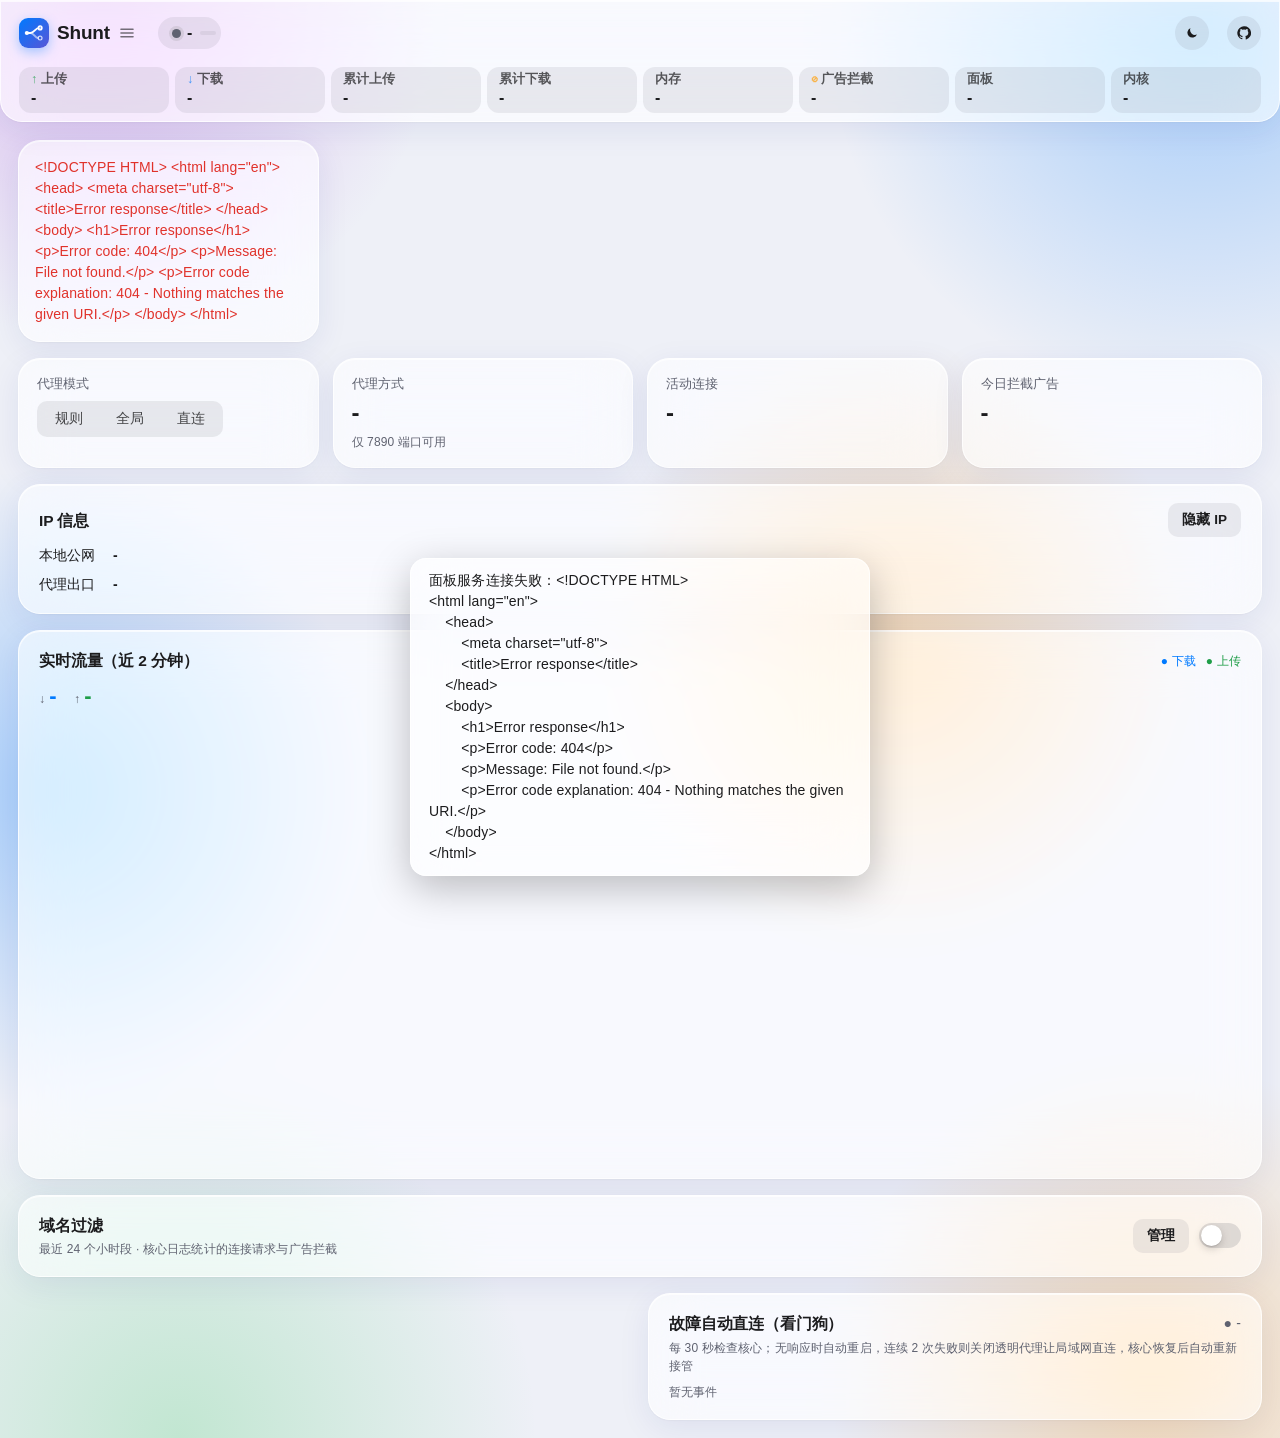
==== commit 28e07845: "v8.4.10: sing-box 内核下「全部测速」、组测速、概览测速、订阅测速、重载后补测只测到部分节点的问题补齐（同步 Hk002 v10.3.6：缺席节点逐个补测，全局限并发 16、同节点去重" ====
--- a/index.html
+++ b/index.html
@@ -330,7 +330,7 @@
   .hstats{order:4;flex:1 1 100%;margin-left:0}
   .hstats>.chip,.vchips .chip{flex:1 0 auto}.vchips{flex:2 0 auto;margin-left:0}
 }
-/* v10.3.4 手机端顶栏放大：图标 38px、Shunt 字样显示、启停按钮 / 状态胶囊 / 代理胶囊统一 40px 高（触控目标）、15px 字。
+/* v8.4.8 手机端顶栏放大：图标 38px、Shunt 字样显示、启停按钮 / 状态胶囊 / 代理胶囊统一 40px 高（触控目标）、15px 字。
    第一行 图标+Shunt … 主题 / GitHub，第二行 核心控制条铺满；很窄的屏幕（≤350px）按钮只留图标，不溢出 */
 @media (max-width:720px){
   .hrow{row-gap:8px}
@@ -353,7 +353,7 @@
   .corebox #h-mode{display:inline-flex;align-items:center;height:40px;padding:0 14px;border-radius:999px;font-size:15px;font-weight:600}
   .corebox #h-mode:empty{display:none}
 }
-/* v10.3.5 抽屉导航 + 顶栏统计卡不截断。所有宽度统一：点左上角 Shunt 图标（含文字）从左侧滑出抽屉，不再有横向标签栏 / 手机底部导航 */
+/* v8.4.9 抽屉导航 + 顶栏统计卡不截断。所有宽度统一：点左上角 Shunt 图标（含文字）从左侧滑出抽屉，不再有横向标签栏 / 手机底部导航 */
 .brand{border:0;background:none;color:var(--txt);font:inherit;font-size:19px;font-weight:800;letter-spacing:-.01em;cursor:pointer;
   min-height:44px;padding:3px 10px 3px 3px;margin-left:-3px;border-radius:14px;transition:background .15s}
 .brand:hover{background:var(--b2)}.brand:active{transform:scale(.98)}
@@ -747,10 +747,6 @@
       <div class="mut small" style="margin-bottom:6px">每行一个：<code>IP 或 MAC = 名称</code>。未备注的设备会依次尝试 DHCP 租约、/etc/hosts、反向解析获取名称</div>
       <textarea id="dev-names" rows="4" placeholder="192.168.1.23 = 客厅电视&#10;AA:BB:CC:DD:EE:FF = 书房 NAS"></textarea>
       <div class="row" style="margin-top:8px"><span class="sp"></span><button class="btn" onclick="saveDevNames()">保存</button></div></div>
-    <div data-sg="net" class="card" id="dr-card"><h3>按设备分流</h3>
-      <div class="mut small" style="margin-bottom:8px">把某台设备的全部流量交给指定策略组、直连或拦截，优先于自定义规则和内置分流（仅「规则」模式生效，局域网访问、DNS 防绕过与广告拦截照常）。地址可填 IP、网段或 MAC；MAC 会按 ARP / DHCP 租约换算成当前 IP，设备换 IP 后约 1 分钟内自动更新。也可在「统计 → 按设备」里点 ⇄ 快速添加。</div>
-      <div class="row" style="margin-bottom:10px"><input id="dr-name" placeholder="名称（可留空）" style="width:120px" maxlength="40"><input id="dr-addr" placeholder="IP / 网段 / MAC" class="sp"><select id="dr-target"></select><button class="btn g hide" id="dr-cancel" onclick="drReset()">取消</button><button class="btn" id="dr-add" onclick="drSubmit()">添加</button></div>
-      <div class="tw"><table><thead><tr><th>设备</th><th>地址</th><th>目标</th><th>启用</th><th></th></tr></thead><tbody id="dr-list"></tbody></table></div></div>
     <div data-sg="net" class="card"><h3>订阅与分组</h3><div class="row">
       <span>订阅自动更新间隔</span><select id="sub-int"><option value="3600">1 小时</option><option value="21600">6 小时</option><option value="43200">12 小时</option><option value="86400">24 小时</option><option value="259200">3 天</option></select></div>
       <div class="row mt"><span class="sp mut small">地区分组、负载均衡、自定义策略组在「策略组」页设置</span><button class="btn g" onclick="go('策略组')">策略组</button><button class="btn" onclick="saveGroupOpts()">保存并应用</button></div></div>
@@ -927,7 +923,7 @@
 
 async function api(path,method='GET',body){
   const r=await fetch(path,{method,headers:{'X-Shunt':'1','Content-Type':'application/json'},body:body?JSON.stringify(body):undefined});
-  const t=await r.text();let j;try{j=t?JSON.parse(t):{}}catch{j={message:r.ok?t:t.replace(/<[^>]*>/g,' ').replace(/\s+/g,' ').trim().slice(0,200)}}  // 出错时反代 / 网关返回的 HTML 错误页：去标签截断，不把整页塞进提示
+  const t=await r.text();let j;try{j=t?JSON.parse(t):{}}catch{j={message:t}}
   if(!r.ok)throw new Error(j.message||('HTTP '+r.status));return j}
 const core=(p,m,b)=>api('/api/core'+p,m,b);
 
@@ -1182,10 +1178,7 @@
   return best?best.delay:undefined}
 // 负载均衡组没有单一的“当前节点”，组延迟取成员中最快的可用节点；成员都没测过时再用组自身的记录
 // 选择 / 自动测速 / 故障转移组的延迟 = 当前实际使用节点的延迟（组自身的记录很少更新，会忽有忽无）
-// 渲染节点页期间缓存每个节点的延迟：排序比较、超时过滤、圆点、卡片都要查，组嵌套时还会递归，上千节点时重复计算很多
-let _LD=null;
-function lastDelay(n,_d){if(_LD&&!_d){if(_LD.has(n))return _LD.get(n);const v=_lastDelay(n);_LD.set(n,v);return v}return _lastDelay(n,_d)}
-function _lastDelay(n,_d){const p=PROXIES[n];if(!p)return undefined;
+function lastDelay(n,_d){const p=PROXIES[n];if(!p)return undefined;
   if(p.all&&p.type!=='LoadBalance'&&p.type!=='Smart'&&p.now&&PROXIES[p.now]&&(_d||0)<5){const d=lastDelay(p.now,(_d||0)+1);if(d!==undefined)return d}
   if((p.type==='LoadBalance'||p.type==='Smart')&&(_d||0)<4){let best,tested=false;for(const m of (p.all||[])){const d=lastDelay(m,(_d||0)+1);if(d===undefined)continue;tested=true;if(d>0&&(best===undefined||d<best))best=d}
     if(tested)return best===undefined?0:best}
@@ -1208,13 +1201,11 @@
 // 分流组（YouTube / Google 等）在顶部「策略选择」里用下拉切换，下面不再重复显示卡片
 function policyOnly(g){return g!=='GLOBAL'&&g!==SEL&&g!==G_MANUAL&&PROXIES[g].type==='Selector'&&(PROXIES[g].all||[]).length>1}
 function saveOpen(){localStorage.setItem('mp_gopen',JSON.stringify(GOPEN))}
-function toggleG(i){const g=GL[i];GOPEN[g]=!gOpen(g);saveOpen();const el=document.getElementById('gc'+i);
-  if(GOPEN[g]&&el&&!el.querySelector('.gbody .grid'))renderGroups();else el?.classList.toggle('open',GOPEN[g])}
-function setAllOpen(v){GL.forEach(g=>GOPEN[g]=v);saveOpen();if(v)renderGroups();else document.querySelectorAll('.gcard').forEach(e=>e.classList.toggle('open',v))}
+function toggleG(i){const g=GL[i];GOPEN[g]=!gOpen(g);saveOpen();document.getElementById('gc'+i)?.classList.toggle('open',GOPEN[g])}
+function setAllOpen(v){GL.forEach(g=>GOPEN[g]=v);saveOpen();document.querySelectorAll('.gcard').forEach(e=>e.classList.toggle('open',v))}
 function gTag(g){const p=PROXIES[g],m=(STATE.group_meta||{})[g]||{};
   return `<span class="tag ${GTC[p.type]||''}">${esc(GT[p.type]||p.type)}</span>`+(m.kind==='custom'?'<span class="tag k-cus">自定义</span>':'')}
-function renderGroups(){_LD=new Map();try{_renderGroups()}finally{_LD=null}}
-function _renderGroups(){
+function renderGroups(){
   GL=groupOrder();GALL=[];
   const key=n=>{const d=lastDelay(n);return d===undefined?1e9-1:d<=0?1e9:d};
   renderNF();const filt=!!(NF.q||NF.r);
@@ -1224,25 +1215,23 @@
     const vis=filt?all0.filter(nfVisible):all0;if(filt&&!vis.length&&!(NF.q&&g.toLowerCase().includes(NF.q)))return '';
     const all=HIDEDEAD?vis.filter(n=>n===p.now||!isDead(n)):vis,hid=vis.length-all.length;
     const allH=all.filter(n=>hfVisible(n,p.now)),hidH=all.length-allH.length;
-    const ch=nowChain(g),dl=lastDelay(g),lb=p.type==='LoadBalance',open=gOpen(g);
-    // 收起的组不生成节点卡片（展开时再渲染）：几十个组 × 上千节点时，以前每次刷新都要生成几万个隐藏的元素
-    const pos=new Map();if(open)all0.forEach((n,k)=>{if(!pos.has(n))pos.set(n,k)});
+    const ch=nowChain(g),dl=lastDelay(g),lb=p.type==='LoadBalance';
     const sub=lb?`策略：<b>${esc(LBS[m.strategy]||m.strategy||'-')}</b>`:p.type==='Smart'?(p.fixed?'已固定 → <b>'+esc(p.fixed)+'</b>':'智能竞技：按延迟 / 丢包 / 速度打分'+(p.uselightgbm||p.useLightGBM?' + LightGBM':'')):ch.length?'→ <b>'+ch.map(esc).join(' → ')+'</b>':'';
     const nodesN=allH.filter(n=>!isGroup(n)).length,groupsN=allH.length-nodesN;
     const cnt=[nodesN?nodesN+' 个节点':'',groupsN?groupsN+' 个分组':'',hid?`<span class="bad">已隐藏 ${hid} 个超时</span>`:'',hidH?`<span class="bad">健康隐藏 ${hidH} 个</span>`:''].filter(Boolean).join(' · ');
     const pin=p.fixed?`<span class="tag pin" title="点击取消固定，恢复自动选择" onclick="event.stopPropagation();unfix(${i})">📌 已固定 ✕</span>`:'';
     const ico=p.icon?`<img class="gico" src="${esc(p.icon)}" alt="" onerror="this.remove()">`:'';
     const dots=allH.slice(0,80).map(n=>`<i class="${dcls(lastDelay(n))==='mut'?'':dcls(lastDelay(n))}"></i>`).join('');
-    return `<div class="card gcard ${open?'open':''}" id="gc${i}"><div class="ghead" onclick="toggleG(${i})">
+    return `<div class="card gcard ${gOpen(g)?'open':''}" id="gc${i}"><div class="ghead" onclick="toggleG(${i})">
       <span class="chev"><svg viewBox="0 0 24 24" fill="none" stroke="currentColor" stroke-width="3" stroke-linecap="round" stroke-linejoin="round"><path d="M9 5l7 7-7 7"/></svg></span>${ico}
       <div class="gt"><div class="gname">${esc(g)} ${gTag(g)} ${pin}</div><div class="gsub">${sub}${sub&&cnt?' · ':''}${cnt}</div><div class="dots">${dots}</div></div>
       ${dl!==undefined?`<span class="gdl ${dcls(dl)}"${lb?' title="成员中最快的可用节点"':''}>${lb&&dl>0?'最快 ':''}${dtxt(dl)}</span>`:''}
       <button class="btn g sm" onclick="event.stopPropagation();testGroup(${i},this)">测速</button></div>
-      <div class="gbody">${open?`<div class="grid" style="grid-template-columns:repeat(auto-fill,minmax(min(100%,178px),1fr));gap:10px">${allH.map(n=>{const j=pos.get(n),d=lastDelay(n),sg=isGroup(n);
+      <div class="gbody"><div class="grid" style="grid-template-columns:repeat(auto-fill,minmax(min(100%,178px),1fr));gap:10px">${allH.map(n=>{const j=all0.indexOf(n),d=lastDelay(n),sg=isGroup(n);
         const s2=sg?`<div class="sub2">${esc(GT[PROXIES[n].type]||'')}${PROXIES[n].now?' → '+esc(PROXIES[n].now):''}</div>`:'';
         const unh=hLevel(n)==='hidden'?`<button class="btn g sm" onclick="event.stopPropagation();unhideNode(${jsq(n)})">取消隐藏</button>`:'';
         return `<div class="node ${n===p.now&&!lb?'sel':''} ${lb?'lbm':''}" onclick="pick(${i},${j})" title="${esc(n)}">
-        <div class="n">${hIcon(n)}${sg?'📁 ':''}${esc(n)}</div>${s2}<div class="d"><span class="mut">${esc(sg?'分组':PROXIES[n]?.type||'')}</span> <span class="${dcls(d)}">${dtxt(d)}</span></div>${unh}</div>`}).join('')}</div>`:''}</div></div>`}).join('')||(filt?'<div class="card mut">没有匹配的节点</div>':'<div class="card mut">还没有节点，先去“订阅”添加订阅或导入节点</div>');
+        <div class="n">${hIcon(n)}${sg?'📁 ':''}${esc(n)}</div>${s2}<div class="d"><span class="mut">${esc(sg?'分组':PROXIES[n]?.type||'')}</span> <span class="${dcls(d)}">${dtxt(d)}</span></div>${unh}</div>`}).join('')}</div></div></div>`}).join('')||(filt?'<div class="card mut">没有匹配的节点</div>':'<div class="card mut">还没有节点，先去“订阅”添加订阅或导入节点</div>');
   $('#hidedead').classList.toggle('on',HIDEDEAD);$('#hidedead').textContent=HIDEDEAD?'显示超时':'隐藏超时';
   renderPolicies()}
 function renderPolicies(){const sel=GL.filter(g=>g!=='GLOBAL'&&PROXIES[g].type==='Selector'&&(PROXIES[g].all||[]).length>1);
@@ -1496,8 +1485,7 @@
 let prevConn=new Map(),_prevConnT=0;
 let _lastConnRender=0;
 function renderConns(list){const f=$('#c-filter').value.toLowerCase();const now=Date.now();
-  // 先把开始时间解析成数字再排序：比较函数里 new Date() 每秒要解析 n·log n 次（几千条连接时上万次）
-  const ts=new Map(list.map(c=>[c,Date.parse(c.start)||0]));list.sort((a,b)=>ts.get(b)-ts.get(a));
+  list.sort((a,b)=>new Date(b.start)-new Date(a.start));
   // 速率基线每次拉取都更新，按实际时间差折算成 /s（退避跳过几秒也不会偏大）；DOM 全量重绘降频到每 2 秒。
   // 基线表每次用本轮的连接重建：已关闭连接的记录随之丢弃，连接页开几个小时也不会越积越多
   const rates=new Map(),next=new Map(),dt=_prevConnT?Math.max(1,(now-_prevConnT)/1000):1;
@@ -1507,7 +1495,7 @@
   _lastConnRender=now;
   $('#conns').innerHTML=list.filter(c=>!f||(JSON.stringify(c)+dname(c.metadata?.sourceIP)).toLowerCase().includes(f)).slice(0,300).map(c=>{const m=c.metadata||{};
     const r=rates.get(c.id),ds=r[0],us=r[1];
-    const host=(m.host||m.sniffHost||m.destinationIP)+':'+m.destinationPort;const sec=Math.floor((now-ts.get(c))/1000);
+    const host=(m.host||m.sniffHost||m.destinationIP)+':'+m.destinationPort;const sec=Math.floor((now-new Date(c.start))/1000);
     return `<tr><td class="w ch" title="${esc(host)}">${esc(host)}</td><td>${devCell(m.sourceIP)}</td><td>${esc(m.network)}</td><td class="cr" title="${esc(c.rule+(c.rulePayload?' '+c.rulePayload:''))}">${esc(c.rule)}${c.rulePayload?' <span class="mut">'+esc(c.rulePayload.length>40?c.rulePayload.slice(0,40)+'…':c.rulePayload)+'</span>':''}</td>
     <td class="w cc" title="${esc((c.chains||[]).slice().reverse().join(' → '))}">${esc((c.chains||[]).slice().reverse().join(' → '))}</td><td>${fmt(ds)}/s</td><td>${fmt(us)}/s</td><td>${fmt(c.download)}</td>
     <td>${sec<60?sec+'s':Math.floor(sec/60)+'m'}</td><td><button class="btn g sm" onclick="closeConn(${jsq(c.id)})">断开</button></td></tr>`}).join('')||'<tr><td class="mut" colspan="10">暂无连接</td></tr>'}
@@ -1522,7 +1510,7 @@
   $('#st-month').textContent=fmt(m.up)+' / '+fmt(m.down);$('#st-month-sum').textContent=fmt((m.up||0)+(m.down||0));
   document.querySelectorAll('#st-period button').forEach(b=>{b.classList.toggle('on',b.dataset.p===ST_P);b.onclick=()=>{ST_P=b.dataset.p;loadStats()}});
   const p=STATS[ST_P]||{},arp=STATS.arp||{};
-  $('#st-dev').innerHTML=(p.dev||[]).map(([n,u,d])=>`<tr><td class="w">${devCell(n)}${!dname(n)&&arp[n]?'<div class="mut" style="font-size:11px">'+esc(arp[n])+'</div>':''}</td><td>${fmt(u)}</td><td>${fmt(d)}</td><td>${fmt(u+d)} <button class="icon" style="font-size:12px;padding:0 6px;margin-left:4px" title="设置备注" onclick="editDev(${jsq(n)})">✎</button><button class="icon" style="font-size:12px;padding:0 6px" title="按设备分流：设为策略组 / 直连 / 拦截" onclick="drQuick(${jsq(n)})">⇄</button></td></tr>`).join('')||'<tr><td class="mut">暂无数据</td></tr>';
+  $('#st-dev').innerHTML=(p.dev||[]).map(([n,u,d])=>`<tr><td class="w">${devCell(n)}${!dname(n)&&arp[n]?'<div class="mut" style="font-size:11px">'+esc(arp[n])+'</div>':''}</td><td>${fmt(u)}</td><td>${fmt(d)}</td><td>${fmt(u+d)} <button class="icon" style="font-size:12px;padding:0 6px;margin-left:4px" title="设置备注" onclick="editDev(${jsq(n)})">✎</button></td></tr>`).join('')||'<tr><td class="mut">暂无数据</td></tr>';
   $('#st-node').innerHTML=(p.node||[]).map(([n,u,d])=>`<tr><td class="w">${esc(n)}</td><td>${fmt(u)}</td><td>${fmt(d)}</td><td>${fmt(u+d)}</td></tr>`).join('')||'<tr><td class="mut">暂无数据</td></tr>';
   drawDays()}
 function drawDays(){const c=$('#daychart');if(!c||c.offsetParent===null||!STATS)return;const r=devicePixelRatio,w=c.width=c.clientWidth*r,h=c.height=180*r,x=c.getContext('2d');
@@ -1595,7 +1583,7 @@
   loadSysopt();$('#pv').textContent='当前 v'+(STATE.panel_version||'-');$('#cv').textContent='当前 '+(STATE.version||'-');
   if(!CORE_POLL)api('/api/coreupdate/status').then(j=>{if(j.busy)corePoll()}).catch(()=>{});if(document.activeElement!==$('#gh-proxy'))$('#gh-proxy').value=STATE.gh_proxy||'';
   segv('#log-limit',STATE.log_limit,v=>saveSettings({log_limit:+v},'日志上限已设为 '+v+' MB').then(renderSettings).catch(()=>{}));
-  await loadDevs();$('#dev-names').value=Object.entries(STATE.devices||{}).map(([k,v])=>k+' = '+v).join('\n');renderDR()}
+  await loadDevs();$('#dev-names').value=Object.entries(STATE.devices||{}).map(([k,v])=>k+' = '+v).join('\n')}
 function renderTunForm(){const t=TUNF;segv('#tun-stack',t.stack,v=>{TUNF.stack=v;renderTunForm()});$('#tun-dev').value=t.device||'Meta';
   $('#tun-ar').checked=!!t.auto_redirect;$('#tun-ar').onchange=e=>TUNF.auto_redirect=e.target.checked;
   $('#tun-sr').checked=!!t.strict_route;$('#tun-sr').onchange=e=>TUNF.strict_route=e.target.checked;
@@ -1694,8 +1682,7 @@
   const st=j.running?'检查中…':(j.last_run?('上次：'+new Date(j.last_run*1000).toLocaleString('zh-CN',{hour12:false,month:'2-digit',day:'2-digit',hour:'2-digit',minute:'2-digit'})):'未运行过');
   $('#hc-status').textContent='健康检查：'+(c.enabled?'已启用':'未启用')+'，'+st}catch(e){}}
 async function saveHealthCfg(){try{const j=await api('/api/health/cfg','PUT',{enabled:$('#hc-enabled').checked,time:$('#hc-time').value,warn_days:+$('#hc-warn').value,hide_days:+$('#hc-hide').value});if(!j.ok)toast(j.message||'保存失败');fillHealthCfg()}catch(e){toast(e.message)}}
-let HC_POLL=0;  // 只保留一个轮询：连点「立即检查」以前会叠加多个 3 秒定时器
-async function runHealthCheck(){try{toast('开始检查…');const j=await api('/api/health/check','POST');toast(j.message);clearInterval(HC_POLL);const poll=HC_POLL=setInterval(async()=>{try{const s=await api('/api/health/status');fillHealthCfg();if(!s.running){clearInterval(poll);if(TAB==='节点')loadProxies()}}catch(e){clearInterval(poll)}},3000)}catch(e){toast(e.message)}}
+async function runHealthCheck(){try{toast('开始检查…');const j=await api('/api/health/check','POST');toast(j.message);const poll=setInterval(async()=>{try{const s=await api('/api/health/status');fillHealthCfg();if(!s.running){clearInterval(poll);if(TAB==='节点')loadProxies()}}catch(e){clearInterval(poll)}},3000)}catch(e){toast(e.message)}}
 async function loadHistory(){try{const h=await api('/api/history');
   $('#hist').innerHTML=h.map(x=>`<div class="row ev" style="padding:6px 0"><span class="mut" style="min-width:118px">${new Date(x.t*1000).toLocaleString('zh-CN',{hour12:false,month:'2-digit',day:'2-digit',hour:'2-digit',minute:'2-digit'})}</span><span class="sp">修改前：${x.changed.map(esc).join('、')}</span><button class="btn g sm" onclick="restoreHist(${jsq(x.id)})">恢复</button></div>`).join('')||'<span class="mut">还没有快照</span>'}catch(e){}}
 async function restoreHist(id){if(!confirm('恢复到这份快照？当前设置会先保存为新快照。'))return;try{toast('正在校验并应用…');const j=await api('/api/history','POST',{id});toast(j.message);await loadState();renderSettings()}catch(e){toast(e.message)}}
@@ -1848,7 +1835,7 @@
 // 设置扩展
 function fillSettings(){$('#bypass').value=(STATE.bypass||[]).join('\n');$('#tests').value=(STATE.tests||[]).map(t=>t.name+'|'+t.url).join('\n');
   $('#sub-int').value=String(STATE.sub_interval||86400);
-  $('#tg-token').value=STATE.tg_token||'';$('#tg-chat').value=STATE.tg_chat||'';renderDR()}
+  $('#tg-token').value=STATE.tg_token||'';$('#tg-chat').value=STATE.tg_chat||''}
 async function saveSettings(o,msg){try{toast('保存中…');const j=await api('/api/settings','PUT',o);toast(msg||j.message);await loadState();fillSettings()}catch(e){toast(e.message);throw e}}
 function saveBypass(){saveSettings({bypass:$('#bypass').value.split('\n').map(s=>s.trim()).filter(Boolean)},'绕过设备已生效').catch(()=>{})}
 function saveTests(){const t=$('#tests').value.split('\n').map(l=>l.split('|')).filter(a=>a.length>=2&&a[1].trim().startsWith('http')).map(a=>({name:a[0].trim(),url:a.slice(1).join('|').trim()}));
@@ -1870,47 +1857,6 @@
 // 切回前台时立即刷新一次
 document.addEventListener('visibilitychange',()=>{if(document.hidden||$('#app').classList.contains('hide'))return;_skip=0;tick();loadState().catch(()=>{});if(TAB==='节点')loadProxies()});
 start();  // 不再需要登录
-// 按设备分流：设备 → 策略组 / 直连 / 拦截（data.json 的 device_routes，经 /api/settings 保存）
-const DR_T={DIRECT:'直连',REJECT:'拦截'},DR_MAC=/^([0-9a-f]{2}[:-]){5}[0-9a-f]{2}$/i;let DR_EDIT=-1;
-const drList=()=>(STATE.device_routes||[]).map(e=>Object.assign({},e));
-const drTargets=()=>(STATE.groups||[]).concat(['DIRECT','REJECT']);
-const drTname=t=>DR_T[t]||t;
-const drMac=m=>String(m||'').toLowerCase().replace(/-/g,':');
-function drOpts(sel){const ts=drTargets();if(sel&&!ts.includes(sel))ts.unshift(sel);return ts.map(g=>`<option value="${esc(g)}"${g===sel?' selected':''}>${esc(drTname(g))}</option>`).join('')}
-// IPv4 网段包含判断（IPv6 只比较完全相同）
-function drIn(ip,net){const v4=x=>{const p=String(x).split('.');return p.length===4&&p.every(y=>/^\d+$/.test(y)&&+y<256)?p.reduce((a,y)=>a*256+(+y),0):null};
-  const [n,l]=String(net).split('/'),a=v4(ip),b=v4(n);if(a===null||b===null)return String(ip).toLowerCase()===String(net).toLowerCase().replace(/\/128$/,'');
-  const len=l===undefined?32:+l;if(!(len>=0&&len<=32))return false;const k=2**(32-len);return Math.floor(a/k)===Math.floor(b/k)}
-// MAC 条目当前对应的 IP（来自设备名单）
-const drIps=e=>e.mac?Object.entries(DEVS||{}).filter(([ip,v])=>drMac(v.mac)===drMac(e.mac)).map(([ip])=>ip):[e.ip];
-function drBypassed(e){const bl=STATE.bypass||[],ips=drIps(e),macs=e.mac?[drMac(e.mac)]:ips.map(ip=>drMac(DEVS[ip]?.mac)).filter(Boolean);
-  return bl.some(b=>DR_MAC.test(b)?macs.includes(drMac(b)):ips.some(ip=>ip&&!ip.includes('/')&&drIn(ip,b))||(!e.mac&&e.ip===b))}
-function renderDR(){if(!$('#dr-list'))return;const ts=drTargets(),l=drList();
-  if(document.activeElement!==$('#dr-target'))$('#dr-target').innerHTML=drOpts(DR_EDIT>=0?(l[DR_EDIT]||{}).target:$('#dr-target').value||ts[0]);
-  $('#dr-list').innerHTML=l.map((e,i)=>{const ips=e.mac?drIps(e):[],miss=!ts.includes(e.target),bp=drBypassed(e);
-    const addr=e.mac?`${esc(e.mac)}<div class="mut" style="font-size:11px">${ips.length?'当前 '+ips.map(esc).join('、'):'当前未发现该设备'}</div>`:esc(e.ip);
-    const note=(miss?'<div class="bad small">策略组不存在，暂不生效</div>':'')+(bp?'<div class="warn small">已在「绕过设备」中，流量不经过核心，此设置不生效</div>':'');
-    return `<tr><td class="w">${esc(e.name||'')}</td><td class="w">${addr}</td><td class="w">${esc(drTname(e.target))}${note}</td>
-      <td><label class="sw sm"><input type="checkbox"${e.enabled!==false?' checked':''} onchange="drToggle(${i},this.checked)"><span></span></label></td>
-      <td style="text-align:right;white-space:nowrap"><button class="btn g sm" onclick="drEdit(${i})">编辑</button><button class="btn r sm" onclick="drDel(${i})">删除</button></td></tr>`}).join('')||'<tr><td class="mut" colspan="5">暂无，添加后该设备的流量按所选目标走</td></tr>'}
-async function drSave(l){try{await saveSettings({device_routes:l})}catch(e){return false}renderDR();return true}
-function drReset(){DR_EDIT=-1;$('#dr-name').value='';$('#dr-addr').value='';$('#dr-add').textContent='添加';$('#dr-cancel').classList.add('hide');renderDR()}
-async function drSubmit(){const a=$('#dr-addr').value.trim(),t=$('#dr-target').value;if(!a)return toast('请填写 IP、网段或 MAC');if(!t)return toast('请选择目标');
-  const e={name:$('#dr-name').value.trim(),ip:'',mac:'',target:t,enabled:true};if(DR_MAC.test(a))e.mac=drMac(a);else e.ip=a;
-  const l=drList();if(DR_EDIT>=0&&l[DR_EDIT]){e.enabled=l[DR_EDIT].enabled!==false;l[DR_EDIT]=e}else l.push(e);
-  if(await drSave(l))drReset()}
-function drEdit(i){const e=drList()[i];if(!e)return;DR_EDIT=i;$('#dr-name').value=e.name||'';$('#dr-addr').value=e.mac||e.ip||'';
-  $('#dr-add').textContent='保存';$('#dr-cancel').classList.remove('hide');renderDR();$('#dr-addr').focus()}
-// 删除正在编辑的条目前面的一条时，编辑序号跟着前移（保存失败时还原）：以前不调整，点「保存」会覆盖掉后面一条、正在编辑的那条不变；
-// 删除的正是正在编辑的条目时清空表单（以前表单还留着，点「保存」会把刚删的又加回来）
-async function drDel(i){const l=drList();if(!l[i]||!confirm(`删除「${l[i].name||l[i].ip||l[i].mac}」的分流设置？`))return;l.splice(i,1);
-  const e=DR_EDIT;if(e===i)DR_EDIT=-1;else if(e>i)DR_EDIT=e-1;if(!await drSave(l)){DR_EDIT=e;return}if(e===i)drReset()}
-function drToggle(i,on){const l=drList();if(!l[i])return;l[i].enabled=on;drSave(l)}
-// 从设备列表快速设置：已有条目则编辑，否则预填名称和地址（有 MAC 用 MAC，换 IP 也跟着走）
-function drQuick(ip){go('设置');setTimeout(()=>{if(SG!=='net'){SG='net';localStorage.setItem('mp_sg',SG);renderSG()}
-  const mac=drMac(DEVS[ip]?.mac),i=drList().findIndex(e=>(mac&&drMac(e.mac)===mac)||e.ip===ip);
-  if(i>=0)drEdit(i);else{drReset();$('#dr-name').value=dname(ip)||'';$('#dr-addr').value=mac||ip}
-  $('#dr-card').scrollIntoView({block:'center'});$('#dr-target').focus()},200)}
 // 版本备份/恢复（设置 → 备份与更新）
 function fmtSize(b){if(b<1024)return b+" B";if(b<1048576)return (b/1024).toFixed(1)+" KB";return (b/1048576).toFixed(1)+" MB"}
 function fmtTime(ts){var d=new Date(ts*1000);return d.getFullYear()+"/"+String(d.getMonth()+1).padStart(2,"0")+"/"+String(d.getDate()).padStart(2,"0")+" "+String(d.getHours()).padStart(2,"0")+":"+String(d.getMinutes()).padStart(2,"0")}
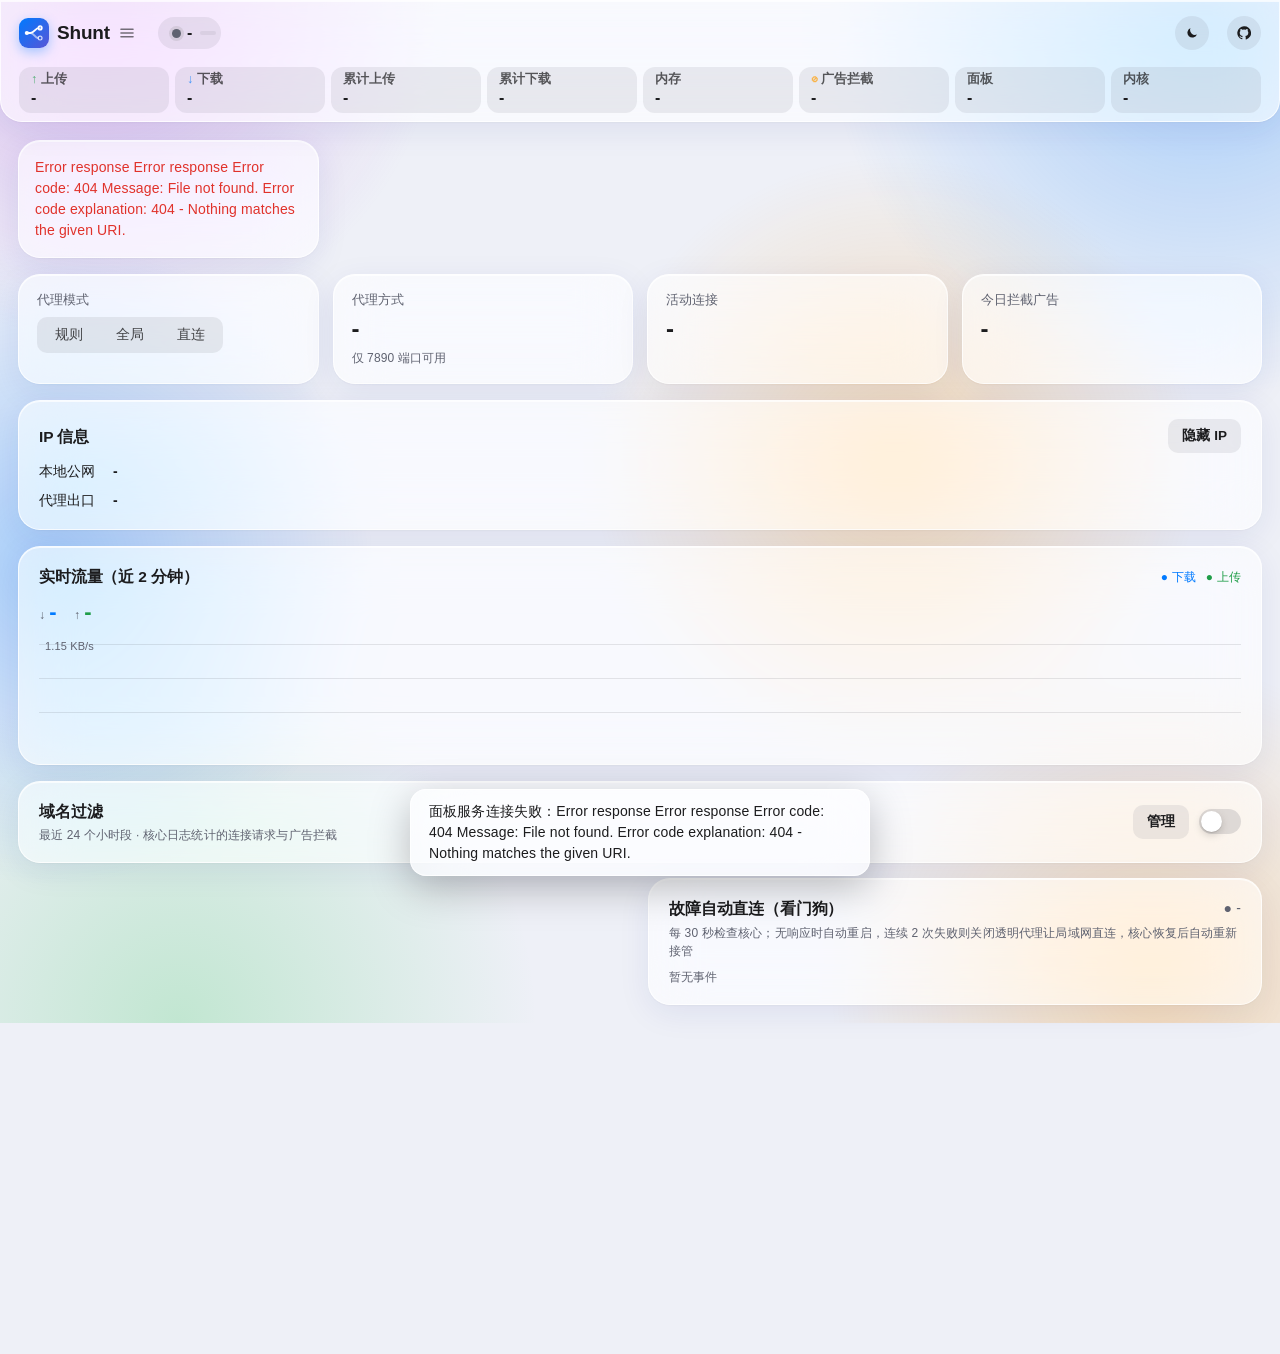
==== commit 5c2c1622: "v10.3.7: 顶栏「重启」「停止」「启动」提速：面板启动/重启核心时在自身进程生成配置并写 /run/shunt-core.prep，init.d 跳过 --gen、tproxy.sh 直接读参数" ====
--- a/index.html
+++ b/index.html
@@ -330,7 +330,7 @@
   .hstats{order:4;flex:1 1 100%;margin-left:0}
   .hstats>.chip,.vchips .chip{flex:1 0 auto}.vchips{flex:2 0 auto;margin-left:0}
 }
-/* v8.4.8 手机端顶栏放大：图标 38px、Shunt 字样显示、启停按钮 / 状态胶囊 / 代理胶囊统一 40px 高（触控目标）、15px 字。
+/* v10.3.4 手机端顶栏放大：图标 38px、Shunt 字样显示、启停按钮 / 状态胶囊 / 代理胶囊统一 40px 高（触控目标）、15px 字。
    第一行 图标+Shunt … 主题 / GitHub，第二行 核心控制条铺满；很窄的屏幕（≤350px）按钮只留图标，不溢出 */
 @media (max-width:720px){
   .hrow{row-gap:8px}
@@ -353,7 +353,7 @@
   .corebox #h-mode{display:inline-flex;align-items:center;height:40px;padding:0 14px;border-radius:999px;font-size:15px;font-weight:600}
   .corebox #h-mode:empty{display:none}
 }
-/* v8.4.9 抽屉导航 + 顶栏统计卡不截断。所有宽度统一：点左上角 Shunt 图标（含文字）从左侧滑出抽屉，不再有横向标签栏 / 手机底部导航 */
+/* v10.3.5 抽屉导航 + 顶栏统计卡不截断。所有宽度统一：点左上角 Shunt 图标（含文字）从左侧滑出抽屉，不再有横向标签栏 / 手机底部导航 */
 .brand{border:0;background:none;color:var(--txt);font:inherit;font-size:19px;font-weight:800;letter-spacing:-.01em;cursor:pointer;
   min-height:44px;padding:3px 10px 3px 3px;margin-left:-3px;border-radius:14px;transition:background .15s}
 .brand:hover{background:var(--b2)}.brand:active{transform:scale(.98)}
@@ -747,6 +747,10 @@
       <div class="mut small" style="margin-bottom:6px">每行一个：<code>IP 或 MAC = 名称</code>。未备注的设备会依次尝试 DHCP 租约、/etc/hosts、反向解析获取名称</div>
       <textarea id="dev-names" rows="4" placeholder="192.168.1.23 = 客厅电视&#10;AA:BB:CC:DD:EE:FF = 书房 NAS"></textarea>
       <div class="row" style="margin-top:8px"><span class="sp"></span><button class="btn" onclick="saveDevNames()">保存</button></div></div>
+    <div data-sg="net" class="card" id="dr-card"><h3>按设备分流</h3>
+      <div class="mut small" style="margin-bottom:8px">把某台设备的全部流量交给指定策略组、直连或拦截，优先于自定义规则和内置分流（仅「规则」模式生效，局域网访问、DNS 防绕过与广告拦截照常）。地址可填 IP、网段或 MAC；MAC 会按 ARP / DHCP 租约换算成当前 IP，设备换 IP 后约 1 分钟内自动更新。也可在「统计 → 按设备」里点 ⇄ 快速添加。</div>
+      <div class="row" style="margin-bottom:10px"><input id="dr-name" placeholder="名称（可留空）" style="width:120px" maxlength="40"><input id="dr-addr" placeholder="IP / 网段 / MAC" class="sp"><select id="dr-target"></select><button class="btn g hide" id="dr-cancel" onclick="drReset()">取消</button><button class="btn" id="dr-add" onclick="drSubmit()">添加</button></div>
+      <div class="tw"><table><thead><tr><th>设备</th><th>地址</th><th>目标</th><th>启用</th><th></th></tr></thead><tbody id="dr-list"></tbody></table></div></div>
     <div data-sg="net" class="card"><h3>订阅与分组</h3><div class="row">
       <span>订阅自动更新间隔</span><select id="sub-int"><option value="3600">1 小时</option><option value="21600">6 小时</option><option value="43200">12 小时</option><option value="86400">24 小时</option><option value="259200">3 天</option></select></div>
       <div class="row mt"><span class="sp mut small">地区分组、负载均衡、自定义策略组在「策略组」页设置</span><button class="btn g" onclick="go('策略组')">策略组</button><button class="btn" onclick="saveGroupOpts()">保存并应用</button></div></div>
@@ -923,7 +927,7 @@
 
 async function api(path,method='GET',body){
   const r=await fetch(path,{method,headers:{'X-Shunt':'1','Content-Type':'application/json'},body:body?JSON.stringify(body):undefined});
-  const t=await r.text();let j;try{j=t?JSON.parse(t):{}}catch{j={message:t}}
+  const t=await r.text();let j;try{j=t?JSON.parse(t):{}}catch{j={message:r.ok?t:t.replace(/<[^>]*>/g,' ').replace(/\s+/g,' ').trim().slice(0,200)}}  // 出错时反代 / 网关返回的 HTML 错误页：去标签截断，不把整页塞进提示
   if(!r.ok)throw new Error(j.message||('HTTP '+r.status));return j}
 const core=(p,m,b)=>api('/api/core'+p,m,b);
 
@@ -996,10 +1000,10 @@
   if(v!==null&&v===STATE_VER&&STATE.running!==undefined)return; // 配置无变化：顶栏运行状态由 1 秒实时流保持
   STATE=await api('/api/state');STATE_VER=v;
   renderCore(STATE.running);renderAdChip();renderMode();renderWD();renderPMStat();renderVer()}
-function renderCore(run){$('#h-dot').className='dot '+(run?'on':'off');$('#h-run').textContent=run?'运行中':'已停止';
+function renderCore(run){$('#h-dot').className='dot '+(run?'on':'off');$('#h-run').textContent=SVC_ING?SVC_TXT[SVC_ING]+'中…':run?'运行中':'已停止';
   $('#h-mode').innerHTML=run?'<span class="ok">● 代理</span>':'<span class="mut">● 直连</span>';
   $('#h-ver').textContent=run&&STATE.version&&STATE.version!=='-'?STATE.version:'';$('#h-run').parentNode.title=run&&STATE.version&&STATE.version!=='-'?(CORE_LABEL[STATE.core]||STATE.core||'')+' '+STATE.version:'';
-  $('#h-restart').classList.toggle('hide',!run);$('#h-stop').classList.toggle('hide',!run);$('#h-start').classList.toggle('hide',run)}
+  if(!SVC_ING){$('#h-restart').classList.toggle('hide',!run);$('#h-stop').classList.toggle('hide',!run);$('#h-start').classList.toggle('hide',run)}}  // 启停进行中按钮保持原样（禁用中），完成后再切换
 function renderHdr(l){$('#h-up').textContent=fmt(l.up)+'/s';$('#h-down').textContent=fmt(l.down)+'/s';
   $('#h-ut').textContent=fmt(l.upTotal);$('#h-dt').textContent=fmt(l.downTotal);$('#h-mem').textContent=l.inuse?fmt(l.inuse):'-';
   $('#ov-up').textContent=fmt(l.up)+'/s';$('#ov-down').textContent=fmt(l.down)+'/s';
@@ -1178,7 +1182,10 @@
   return best?best.delay:undefined}
 // 负载均衡组没有单一的“当前节点”，组延迟取成员中最快的可用节点；成员都没测过时再用组自身的记录
 // 选择 / 自动测速 / 故障转移组的延迟 = 当前实际使用节点的延迟（组自身的记录很少更新，会忽有忽无）
-function lastDelay(n,_d){const p=PROXIES[n];if(!p)return undefined;
+// 渲染节点页期间缓存每个节点的延迟：排序比较、超时过滤、圆点、卡片都要查，组嵌套时还会递归，上千节点时重复计算很多
+let _LD=null;
+function lastDelay(n,_d){if(_LD&&!_d){if(_LD.has(n))return _LD.get(n);const v=_lastDelay(n);_LD.set(n,v);return v}return _lastDelay(n,_d)}
+function _lastDelay(n,_d){const p=PROXIES[n];if(!p)return undefined;
   if(p.all&&p.type!=='LoadBalance'&&p.type!=='Smart'&&p.now&&PROXIES[p.now]&&(_d||0)<5){const d=lastDelay(p.now,(_d||0)+1);if(d!==undefined)return d}
   if((p.type==='LoadBalance'||p.type==='Smart')&&(_d||0)<4){let best,tested=false;for(const m of (p.all||[])){const d=lastDelay(m,(_d||0)+1);if(d===undefined)continue;tested=true;if(d>0&&(best===undefined||d<best))best=d}
     if(tested)return best===undefined?0:best}
@@ -1201,11 +1208,13 @@
 // 分流组（YouTube / Google 等）在顶部「策略选择」里用下拉切换，下面不再重复显示卡片
 function policyOnly(g){return g!=='GLOBAL'&&g!==SEL&&g!==G_MANUAL&&PROXIES[g].type==='Selector'&&(PROXIES[g].all||[]).length>1}
 function saveOpen(){localStorage.setItem('mp_gopen',JSON.stringify(GOPEN))}
-function toggleG(i){const g=GL[i];GOPEN[g]=!gOpen(g);saveOpen();document.getElementById('gc'+i)?.classList.toggle('open',GOPEN[g])}
-function setAllOpen(v){GL.forEach(g=>GOPEN[g]=v);saveOpen();document.querySelectorAll('.gcard').forEach(e=>e.classList.toggle('open',v))}
+function toggleG(i){const g=GL[i];GOPEN[g]=!gOpen(g);saveOpen();const el=document.getElementById('gc'+i);
+  if(GOPEN[g]&&el&&!el.querySelector('.gbody .grid'))renderGroups();else el?.classList.toggle('open',GOPEN[g])}
+function setAllOpen(v){GL.forEach(g=>GOPEN[g]=v);saveOpen();if(v)renderGroups();else document.querySelectorAll('.gcard').forEach(e=>e.classList.toggle('open',v))}
 function gTag(g){const p=PROXIES[g],m=(STATE.group_meta||{})[g]||{};
   return `<span class="tag ${GTC[p.type]||''}">${esc(GT[p.type]||p.type)}</span>`+(m.kind==='custom'?'<span class="tag k-cus">自定义</span>':'')}
-function renderGroups(){
+function renderGroups(){_LD=new Map();try{_renderGroups()}finally{_LD=null}}
+function _renderGroups(){
   GL=groupOrder();GALL=[];
   const key=n=>{const d=lastDelay(n);return d===undefined?1e9-1:d<=0?1e9:d};
   renderNF();const filt=!!(NF.q||NF.r);
@@ -1215,23 +1224,25 @@
     const vis=filt?all0.filter(nfVisible):all0;if(filt&&!vis.length&&!(NF.q&&g.toLowerCase().includes(NF.q)))return '';
     const all=HIDEDEAD?vis.filter(n=>n===p.now||!isDead(n)):vis,hid=vis.length-all.length;
     const allH=all.filter(n=>hfVisible(n,p.now)),hidH=all.length-allH.length;
-    const ch=nowChain(g),dl=lastDelay(g),lb=p.type==='LoadBalance';
+    const ch=nowChain(g),dl=lastDelay(g),lb=p.type==='LoadBalance',open=gOpen(g);
+    // 收起的组不生成节点卡片（展开时再渲染）：几十个组 × 上千节点时，以前每次刷新都要生成几万个隐藏的元素
+    const pos=new Map();if(open)all0.forEach((n,k)=>{if(!pos.has(n))pos.set(n,k)});
     const sub=lb?`策略：<b>${esc(LBS[m.strategy]||m.strategy||'-')}</b>`:p.type==='Smart'?(p.fixed?'已固定 → <b>'+esc(p.fixed)+'</b>':'智能竞技：按延迟 / 丢包 / 速度打分'+(p.uselightgbm||p.useLightGBM?' + LightGBM':'')):ch.length?'→ <b>'+ch.map(esc).join(' → ')+'</b>':'';
     const nodesN=allH.filter(n=>!isGroup(n)).length,groupsN=allH.length-nodesN;
     const cnt=[nodesN?nodesN+' 个节点':'',groupsN?groupsN+' 个分组':'',hid?`<span class="bad">已隐藏 ${hid} 个超时</span>`:'',hidH?`<span class="bad">健康隐藏 ${hidH} 个</span>`:''].filter(Boolean).join(' · ');
     const pin=p.fixed?`<span class="tag pin" title="点击取消固定，恢复自动选择" onclick="event.stopPropagation();unfix(${i})">📌 已固定 ✕</span>`:'';
     const ico=p.icon?`<img class="gico" src="${esc(p.icon)}" alt="" onerror="this.remove()">`:'';
     const dots=allH.slice(0,80).map(n=>`<i class="${dcls(lastDelay(n))==='mut'?'':dcls(lastDelay(n))}"></i>`).join('');
-    return `<div class="card gcard ${gOpen(g)?'open':''}" id="gc${i}"><div class="ghead" onclick="toggleG(${i})">
+    return `<div class="card gcard ${open?'open':''}" id="gc${i}"><div class="ghead" onclick="toggleG(${i})">
       <span class="chev"><svg viewBox="0 0 24 24" fill="none" stroke="currentColor" stroke-width="3" stroke-linecap="round" stroke-linejoin="round"><path d="M9 5l7 7-7 7"/></svg></span>${ico}
       <div class="gt"><div class="gname">${esc(g)} ${gTag(g)} ${pin}</div><div class="gsub">${sub}${sub&&cnt?' · ':''}${cnt}</div><div class="dots">${dots}</div></div>
       ${dl!==undefined?`<span class="gdl ${dcls(dl)}"${lb?' title="成员中最快的可用节点"':''}>${lb&&dl>0?'最快 ':''}${dtxt(dl)}</span>`:''}
       <button class="btn g sm" onclick="event.stopPropagation();testGroup(${i},this)">测速</button></div>
-      <div class="gbody"><div class="grid" style="grid-template-columns:repeat(auto-fill,minmax(min(100%,178px),1fr));gap:10px">${allH.map(n=>{const j=all0.indexOf(n),d=lastDelay(n),sg=isGroup(n);
+      <div class="gbody">${open?`<div class="grid" style="grid-template-columns:repeat(auto-fill,minmax(min(100%,178px),1fr));gap:10px">${allH.map(n=>{const j=pos.get(n),d=lastDelay(n),sg=isGroup(n);
         const s2=sg?`<div class="sub2">${esc(GT[PROXIES[n].type]||'')}${PROXIES[n].now?' → '+esc(PROXIES[n].now):''}</div>`:'';
         const unh=hLevel(n)==='hidden'?`<button class="btn g sm" onclick="event.stopPropagation();unhideNode(${jsq(n)})">取消隐藏</button>`:'';
         return `<div class="node ${n===p.now&&!lb?'sel':''} ${lb?'lbm':''}" onclick="pick(${i},${j})" title="${esc(n)}">
-        <div class="n">${hIcon(n)}${sg?'📁 ':''}${esc(n)}</div>${s2}<div class="d"><span class="mut">${esc(sg?'分组':PROXIES[n]?.type||'')}</span> <span class="${dcls(d)}">${dtxt(d)}</span></div>${unh}</div>`}).join('')}</div></div></div>`}).join('')||(filt?'<div class="card mut">没有匹配的节点</div>':'<div class="card mut">还没有节点，先去“订阅”添加订阅或导入节点</div>');
+        <div class="n">${hIcon(n)}${sg?'📁 ':''}${esc(n)}</div>${s2}<div class="d"><span class="mut">${esc(sg?'分组':PROXIES[n]?.type||'')}</span> <span class="${dcls(d)}">${dtxt(d)}</span></div>${unh}</div>`}).join('')}</div>`:''}</div></div>`}).join('')||(filt?'<div class="card mut">没有匹配的节点</div>':'<div class="card mut">还没有节点，先去“订阅”添加订阅或导入节点</div>');
   $('#hidedead').classList.toggle('on',HIDEDEAD);$('#hidedead').textContent=HIDEDEAD?'显示超时':'隐藏超时';
   renderPolicies()}
 function renderPolicies(){const sel=GL.filter(g=>g!=='GLOBAL'&&PROXIES[g].type==='Selector'&&(PROXIES[g].all||[]).length>1);
@@ -1485,7 +1496,8 @@
 let prevConn=new Map(),_prevConnT=0;
 let _lastConnRender=0;
 function renderConns(list){const f=$('#c-filter').value.toLowerCase();const now=Date.now();
-  list.sort((a,b)=>new Date(b.start)-new Date(a.start));
+  // 先把开始时间解析成数字再排序：比较函数里 new Date() 每秒要解析 n·log n 次（几千条连接时上万次）
+  const ts=new Map(list.map(c=>[c,Date.parse(c.start)||0]));list.sort((a,b)=>ts.get(b)-ts.get(a));
   // 速率基线每次拉取都更新，按实际时间差折算成 /s（退避跳过几秒也不会偏大）；DOM 全量重绘降频到每 2 秒。
   // 基线表每次用本轮的连接重建：已关闭连接的记录随之丢弃，连接页开几个小时也不会越积越多
   const rates=new Map(),next=new Map(),dt=_prevConnT?Math.max(1,(now-_prevConnT)/1000):1;
@@ -1495,7 +1507,7 @@
   _lastConnRender=now;
   $('#conns').innerHTML=list.filter(c=>!f||(JSON.stringify(c)+dname(c.metadata?.sourceIP)).toLowerCase().includes(f)).slice(0,300).map(c=>{const m=c.metadata||{};
     const r=rates.get(c.id),ds=r[0],us=r[1];
-    const host=(m.host||m.sniffHost||m.destinationIP)+':'+m.destinationPort;const sec=Math.floor((now-new Date(c.start))/1000);
+    const host=(m.host||m.sniffHost||m.destinationIP)+':'+m.destinationPort;const sec=Math.floor((now-ts.get(c))/1000);
     return `<tr><td class="w ch" title="${esc(host)}">${esc(host)}</td><td>${devCell(m.sourceIP)}</td><td>${esc(m.network)}</td><td class="cr" title="${esc(c.rule+(c.rulePayload?' '+c.rulePayload:''))}">${esc(c.rule)}${c.rulePayload?' <span class="mut">'+esc(c.rulePayload.length>40?c.rulePayload.slice(0,40)+'…':c.rulePayload)+'</span>':''}</td>
     <td class="w cc" title="${esc((c.chains||[]).slice().reverse().join(' → '))}">${esc((c.chains||[]).slice().reverse().join(' → '))}</td><td>${fmt(ds)}/s</td><td>${fmt(us)}/s</td><td>${fmt(c.download)}</td>
     <td>${sec<60?sec+'s':Math.floor(sec/60)+'m'}</td><td><button class="btn g sm" onclick="closeConn(${jsq(c.id)})">断开</button></td></tr>`}).join('')||'<tr><td class="mut" colspan="10">暂无连接</td></tr>'}
@@ -1510,7 +1522,7 @@
   $('#st-month').textContent=fmt(m.up)+' / '+fmt(m.down);$('#st-month-sum').textContent=fmt((m.up||0)+(m.down||0));
   document.querySelectorAll('#st-period button').forEach(b=>{b.classList.toggle('on',b.dataset.p===ST_P);b.onclick=()=>{ST_P=b.dataset.p;loadStats()}});
   const p=STATS[ST_P]||{},arp=STATS.arp||{};
-  $('#st-dev').innerHTML=(p.dev||[]).map(([n,u,d])=>`<tr><td class="w">${devCell(n)}${!dname(n)&&arp[n]?'<div class="mut" style="font-size:11px">'+esc(arp[n])+'</div>':''}</td><td>${fmt(u)}</td><td>${fmt(d)}</td><td>${fmt(u+d)} <button class="icon" style="font-size:12px;padding:0 6px;margin-left:4px" title="设置备注" onclick="editDev(${jsq(n)})">✎</button></td></tr>`).join('')||'<tr><td class="mut">暂无数据</td></tr>';
+  $('#st-dev').innerHTML=(p.dev||[]).map(([n,u,d])=>`<tr><td class="w">${devCell(n)}${!dname(n)&&arp[n]?'<div class="mut" style="font-size:11px">'+esc(arp[n])+'</div>':''}</td><td>${fmt(u)}</td><td>${fmt(d)}</td><td>${fmt(u+d)} <button class="icon" style="font-size:12px;padding:0 6px;margin-left:4px" title="设置备注" onclick="editDev(${jsq(n)})">✎</button><button class="icon" style="font-size:12px;padding:0 6px" title="按设备分流：设为策略组 / 直连 / 拦截" onclick="drQuick(${jsq(n)})">⇄</button></td></tr>`).join('')||'<tr><td class="mut">暂无数据</td></tr>';
   $('#st-node').innerHTML=(p.node||[]).map(([n,u,d])=>`<tr><td class="w">${esc(n)}</td><td>${fmt(u)}</td><td>${fmt(d)}</td><td>${fmt(u+d)}</td></tr>`).join('')||'<tr><td class="mut">暂无数据</td></tr>';
   drawDays()}
 function drawDays(){const c=$('#daychart');if(!c||c.offsetParent===null||!STATS)return;const r=devicePixelRatio,w=c.width=c.clientWidth*r,h=c.height=180*r,x=c.getContext('2d');
@@ -1583,7 +1595,7 @@
   loadSysopt();$('#pv').textContent='当前 v'+(STATE.panel_version||'-');$('#cv').textContent='当前 '+(STATE.version||'-');
   if(!CORE_POLL)api('/api/coreupdate/status').then(j=>{if(j.busy)corePoll()}).catch(()=>{});if(document.activeElement!==$('#gh-proxy'))$('#gh-proxy').value=STATE.gh_proxy||'';
   segv('#log-limit',STATE.log_limit,v=>saveSettings({log_limit:+v},'日志上限已设为 '+v+' MB').then(renderSettings).catch(()=>{}));
-  await loadDevs();$('#dev-names').value=Object.entries(STATE.devices||{}).map(([k,v])=>k+' = '+v).join('\n')}
+  await loadDevs();$('#dev-names').value=Object.entries(STATE.devices||{}).map(([k,v])=>k+' = '+v).join('\n');renderDR()}
 function renderTunForm(){const t=TUNF;segv('#tun-stack',t.stack,v=>{TUNF.stack=v;renderTunForm()});$('#tun-dev').value=t.device||'Meta';
   $('#tun-ar').checked=!!t.auto_redirect;$('#tun-ar').onchange=e=>TUNF.auto_redirect=e.target.checked;
   $('#tun-sr').checked=!!t.strict_route;$('#tun-sr').onchange=e=>TUNF.strict_route=e.target.checked;
@@ -1682,7 +1694,8 @@
   const st=j.running?'检查中…':(j.last_run?('上次：'+new Date(j.last_run*1000).toLocaleString('zh-CN',{hour12:false,month:'2-digit',day:'2-digit',hour:'2-digit',minute:'2-digit'})):'未运行过');
   $('#hc-status').textContent='健康检查：'+(c.enabled?'已启用':'未启用')+'，'+st}catch(e){}}
 async function saveHealthCfg(){try{const j=await api('/api/health/cfg','PUT',{enabled:$('#hc-enabled').checked,time:$('#hc-time').value,warn_days:+$('#hc-warn').value,hide_days:+$('#hc-hide').value});if(!j.ok)toast(j.message||'保存失败');fillHealthCfg()}catch(e){toast(e.message)}}
-async function runHealthCheck(){try{toast('开始检查…');const j=await api('/api/health/check','POST');toast(j.message);const poll=setInterval(async()=>{try{const s=await api('/api/health/status');fillHealthCfg();if(!s.running){clearInterval(poll);if(TAB==='节点')loadProxies()}}catch(e){clearInterval(poll)}},3000)}catch(e){toast(e.message)}}
+let HC_POLL=0;  // 只保留一个轮询：连点「立即检查」以前会叠加多个 3 秒定时器
+async function runHealthCheck(){try{toast('开始检查…');const j=await api('/api/health/check','POST');toast(j.message);clearInterval(HC_POLL);const poll=HC_POLL=setInterval(async()=>{try{const s=await api('/api/health/status');fillHealthCfg();if(!s.running){clearInterval(poll);if(TAB==='节点')loadProxies()}}catch(e){clearInterval(poll)}},3000)}catch(e){toast(e.message)}}
 async function loadHistory(){try{const h=await api('/api/history');
   $('#hist').innerHTML=h.map(x=>`<div class="row ev" style="padding:6px 0"><span class="mut" style="min-width:118px">${new Date(x.t*1000).toLocaleString('zh-CN',{hour12:false,month:'2-digit',day:'2-digit',hour:'2-digit',minute:'2-digit'})}</span><span class="sp">修改前：${x.changed.map(esc).join('、')}</span><button class="btn g sm" onclick="restoreHist(${jsq(x.id)})">恢复</button></div>`).join('')||'<span class="mut">还没有快照</span>'}catch(e){}}
 async function restoreHist(id){if(!confirm('恢复到这份快照？当前设置会先保存为新快照。'))return;try{toast('正在校验并应用…');const j=await api('/api/history','POST',{id});toast(j.message);await loadState();renderSettings()}catch(e){toast(e.message)}}
@@ -1691,19 +1704,26 @@
 async function saveDevNames(){const d={};for(const l of lines($('#dev-names').value)){const i=l.search(/[=\s]/);if(i<0)continue;const k=l.slice(0,i).trim(),v=l.slice(i).replace(/^[\s=]+/,'').trim();if(k&&v)d[k]=v}
   try{const j=await api('/api/devices','PUT',{devices:d});toast(j.message);await loadDevs();$('#dev-names').value=Object.entries(STATE.devices||{}).map(([k,v])=>k+' = '+v).join('\n')}catch(e){toast(e.message)}}
 const SVC_TXT={start:'启动',stop:'停止',restart:'重启'};
-function svcBusy(on){['#h-restart','#h-stop','#h-start'].forEach(k=>{const b=$(k);if(b){b.disabled=on;b.style.opacity=on?.5:''}})}
+const SVC_BTN={start:'#h-start',stop:'#h-stop',restart:'#h-restart'};
+var SVC_ING='';  // 正在进行的启停操作（renderCore 期间保持「重启中…」，实时流中途报「已停止」不覆盖）
+// 进行中：三个按钮都禁用（防连点 / 并发操作），点的那个立刻显示「重启中…」等，顶栏状态也同步显示，不必等后台结果
+function svcBusy(on,a){SVC_ING=on&&SVC_TXT[a]?a:'';['#h-restart','#h-stop','#h-start'].forEach(k=>{const b=$(k);if(!b)return;b.disabled=on;b.style.opacity=on&&k!==SVC_BTN[a]?.5:'';
+    const t=b.querySelector&&b.querySelector('.tx');if(!t)return;if(b.dataset.tx===undefined)b.dataset.tx=t.textContent;t.textContent=on&&k===SVC_BTN[a]?SVC_TXT[a]+'中…':b.dataset.tx});
+  const r=$('#h-run');if(r)r.textContent=on&&SVC_TXT[a]?SVC_TXT[a]+'中…':(STATE.running?'运行中':'已停止')}
 async function svc(a){if(a==='stop'&&!confirm('停止代理核心？\n停止后经旁路由的设备将无法上网（看门狗不会自动拉起，需手动启动）。'))return;
   if(a==='restart'&&!confirm('重启代理核心？现有连接会断开。'))return;
   if(!SVC_TXT[a]){try{toast('执行中…');const j=await api('/api/service','POST',{action:a});toast(j.message||'完成');setTimeout(loadState,1500)}catch(e){toast(e.message)}return}
-  svcBusy(true);
+  svcBusy(true,a);
   try{let s;
     try{s=await api('/api/service','POST',{action:a});toast(s.message||'执行中…')}
-    catch(e){s=await api('/api/service').catch(()=>({}));if(!s.busy)throw e;toast(e.message)}  // 409：别的标签页 / 看门狗正在操作，跟着等它完成
+    catch(e){s=await api('/api/service').catch(()=>({}));if(!s.busy)throw e;toast(e.message);svcBusy(true,s.act||a)}  // 409：别的标签页 / 看门狗正在操作，跟着等它完成
+    // 后台完成即止：每 0.2 秒查一次（应答只有几十字节），完成后立刻按结果刷新顶栏，不等下一轮状态轮询。
     // 后端最长：rc-service 90 秒 + 卡住时 zap 重试 90 秒 + pid 确认 8 秒，轮询覆盖 4 分钟
-    for(let i=0;i<600&&s.busy;i++){await new Promise(r=>setTimeout(r,400));try{s=await api('/api/service')}catch(e){}}
+    for(let i=0;i<1200&&s.busy;i++){await new Promise(r=>setTimeout(r,200));try{s=await api('/api/service')}catch(e){}}
+    svcBusy(false,a);if(!s.busy&&typeof s.alive==='boolean'){STATE.running=s.alive;renderCore(s.alive)}
     toast(s.busy?SVC_TXT[s.act||a]+'仍在进行，请稍后刷新':(s.message||'完成'))}
   catch(e){toast(e.message)}
-  finally{svcBusy(false);STATE_VER=-1;try{await loadState()}catch(e){}}}
+  finally{svcBusy(false,a);STATE_VER=-1;try{await loadState()}catch(e){}}}
 async function flushFake(){try{await core('/cache/fakeip/flush','POST');toast('已清空')}catch(e){toast(e.message)}}
 function saveTg(){saveSettings({tg_token:$('#tg-token').value.trim(),tg_chat:$('#tg-chat').value.trim()},'Telegram 设置已保存').catch(()=>{})}
 async function tgTest(){try{toast('发送中…');const j=await api('/api/tg/test','POST',{tg_token:$('#tg-token').value.trim(),tg_chat:$('#tg-chat').value.trim()});toast(j.message)}catch(e){toast(e.message)}}
@@ -1835,7 +1855,7 @@
 // 设置扩展
 function fillSettings(){$('#bypass').value=(STATE.bypass||[]).join('\n');$('#tests').value=(STATE.tests||[]).map(t=>t.name+'|'+t.url).join('\n');
   $('#sub-int').value=String(STATE.sub_interval||86400);
-  $('#tg-token').value=STATE.tg_token||'';$('#tg-chat').value=STATE.tg_chat||''}
+  $('#tg-token').value=STATE.tg_token||'';$('#tg-chat').value=STATE.tg_chat||'';renderDR()}
 async function saveSettings(o,msg){try{toast('保存中…');const j=await api('/api/settings','PUT',o);toast(msg||j.message);await loadState();fillSettings()}catch(e){toast(e.message);throw e}}
 function saveBypass(){saveSettings({bypass:$('#bypass').value.split('\n').map(s=>s.trim()).filter(Boolean)},'绕过设备已生效').catch(()=>{})}
 function saveTests(){const t=$('#tests').value.split('\n').map(l=>l.split('|')).filter(a=>a.length>=2&&a[1].trim().startsWith('http')).map(a=>({name:a[0].trim(),url:a.slice(1).join('|').trim()}));
@@ -1857,6 +1877,47 @@
 // 切回前台时立即刷新一次
 document.addEventListener('visibilitychange',()=>{if(document.hidden||$('#app').classList.contains('hide'))return;_skip=0;tick();loadState().catch(()=>{});if(TAB==='节点')loadProxies()});
 start();  // 不再需要登录
+// 按设备分流：设备 → 策略组 / 直连 / 拦截（data.json 的 device_routes，经 /api/settings 保存）
+const DR_T={DIRECT:'直连',REJECT:'拦截'},DR_MAC=/^([0-9a-f]{2}[:-]){5}[0-9a-f]{2}$/i;let DR_EDIT=-1;
+const drList=()=>(STATE.device_routes||[]).map(e=>Object.assign({},e));
+const drTargets=()=>(STATE.groups||[]).concat(['DIRECT','REJECT']);
+const drTname=t=>DR_T[t]||t;
+const drMac=m=>String(m||'').toLowerCase().replace(/-/g,':');
+function drOpts(sel){const ts=drTargets();if(sel&&!ts.includes(sel))ts.unshift(sel);return ts.map(g=>`<option value="${esc(g)}"${g===sel?' selected':''}>${esc(drTname(g))}</option>`).join('')}
+// IPv4 网段包含判断（IPv6 只比较完全相同）
+function drIn(ip,net){const v4=x=>{const p=String(x).split('.');return p.length===4&&p.every(y=>/^\d+$/.test(y)&&+y<256)?p.reduce((a,y)=>a*256+(+y),0):null};
+  const [n,l]=String(net).split('/'),a=v4(ip),b=v4(n);if(a===null||b===null)return String(ip).toLowerCase()===String(net).toLowerCase().replace(/\/128$/,'');
+  const len=l===undefined?32:+l;if(!(len>=0&&len<=32))return false;const k=2**(32-len);return Math.floor(a/k)===Math.floor(b/k)}
+// MAC 条目当前对应的 IP（来自设备名单）
+const drIps=e=>e.mac?Object.entries(DEVS||{}).filter(([ip,v])=>drMac(v.mac)===drMac(e.mac)).map(([ip])=>ip):[e.ip];
+function drBypassed(e){const bl=STATE.bypass||[],ips=drIps(e),macs=e.mac?[drMac(e.mac)]:ips.map(ip=>drMac(DEVS[ip]?.mac)).filter(Boolean);
+  return bl.some(b=>DR_MAC.test(b)?macs.includes(drMac(b)):ips.some(ip=>ip&&!ip.includes('/')&&drIn(ip,b))||(!e.mac&&e.ip===b))}
+function renderDR(){if(!$('#dr-list'))return;const ts=drTargets(),l=drList();
+  if(document.activeElement!==$('#dr-target'))$('#dr-target').innerHTML=drOpts(DR_EDIT>=0?(l[DR_EDIT]||{}).target:$('#dr-target').value||ts[0]);
+  $('#dr-list').innerHTML=l.map((e,i)=>{const ips=e.mac?drIps(e):[],miss=!ts.includes(e.target),bp=drBypassed(e);
+    const addr=e.mac?`${esc(e.mac)}<div class="mut" style="font-size:11px">${ips.length?'当前 '+ips.map(esc).join('、'):'当前未发现该设备'}</div>`:esc(e.ip);
+    const note=(miss?'<div class="bad small">策略组不存在，暂不生效</div>':'')+(bp?'<div class="warn small">已在「绕过设备」中，流量不经过核心，此设置不生效</div>':'');
+    return `<tr><td class="w">${esc(e.name||'')}</td><td class="w">${addr}</td><td class="w">${esc(drTname(e.target))}${note}</td>
+      <td><label class="sw sm"><input type="checkbox"${e.enabled!==false?' checked':''} onchange="drToggle(${i},this.checked)"><span></span></label></td>
+      <td style="text-align:right;white-space:nowrap"><button class="btn g sm" onclick="drEdit(${i})">编辑</button><button class="btn r sm" onclick="drDel(${i})">删除</button></td></tr>`}).join('')||'<tr><td class="mut" colspan="5">暂无，添加后该设备的流量按所选目标走</td></tr>'}
+async function drSave(l){try{await saveSettings({device_routes:l})}catch(e){return false}renderDR();return true}
+function drReset(){DR_EDIT=-1;$('#dr-name').value='';$('#dr-addr').value='';$('#dr-add').textContent='添加';$('#dr-cancel').classList.add('hide');renderDR()}
+async function drSubmit(){const a=$('#dr-addr').value.trim(),t=$('#dr-target').value;if(!a)return toast('请填写 IP、网段或 MAC');if(!t)return toast('请选择目标');
+  const e={name:$('#dr-name').value.trim(),ip:'',mac:'',target:t,enabled:true};if(DR_MAC.test(a))e.mac=drMac(a);else e.ip=a;
+  const l=drList();if(DR_EDIT>=0&&l[DR_EDIT]){e.enabled=l[DR_EDIT].enabled!==false;l[DR_EDIT]=e}else l.push(e);
+  if(await drSave(l))drReset()}
+function drEdit(i){const e=drList()[i];if(!e)return;DR_EDIT=i;$('#dr-name').value=e.name||'';$('#dr-addr').value=e.mac||e.ip||'';
+  $('#dr-add').textContent='保存';$('#dr-cancel').classList.remove('hide');renderDR();$('#dr-addr').focus()}
+// 删除正在编辑的条目前面的一条时，编辑序号跟着前移（保存失败时还原）：以前不调整，点「保存」会覆盖掉后面一条、正在编辑的那条不变；
+// 删除的正是正在编辑的条目时清空表单（以前表单还留着，点「保存」会把刚删的又加回来）
+async function drDel(i){const l=drList();if(!l[i]||!confirm(`删除「${l[i].name||l[i].ip||l[i].mac}」的分流设置？`))return;l.splice(i,1);
+  const e=DR_EDIT;if(e===i)DR_EDIT=-1;else if(e>i)DR_EDIT=e-1;if(!await drSave(l)){DR_EDIT=e;return}if(e===i)drReset()}
+function drToggle(i,on){const l=drList();if(!l[i])return;l[i].enabled=on;drSave(l)}
+// 从设备列表快速设置：已有条目则编辑，否则预填名称和地址（有 MAC 用 MAC，换 IP 也跟着走）
+function drQuick(ip){go('设置');setTimeout(()=>{if(SG!=='net'){SG='net';localStorage.setItem('mp_sg',SG);renderSG()}
+  const mac=drMac(DEVS[ip]?.mac),i=drList().findIndex(e=>(mac&&drMac(e.mac)===mac)||e.ip===ip);
+  if(i>=0)drEdit(i);else{drReset();$('#dr-name').value=dname(ip)||'';$('#dr-addr').value=mac||ip}
+  $('#dr-card').scrollIntoView({block:'center'});$('#dr-target').focus()},200)}
 // 版本备份/恢复（设置 → 备份与更新）
 function fmtSize(b){if(b<1024)return b+" B";if(b<1048576)return (b/1024).toFixed(1)+" KB";return (b/1048576).toFixed(1)+" MB"}
 function fmtTime(ts){var d=new Date(ts*1000);return d.getFullYear()+"/"+String(d.getMonth()+1).padStart(2,"0")+"/"+String(d.getDate()).padStart(2,"0")+" "+String(d.getHours()).padStart(2,"0")+":"+String(d.getMinutes()).padStart(2,"0")}
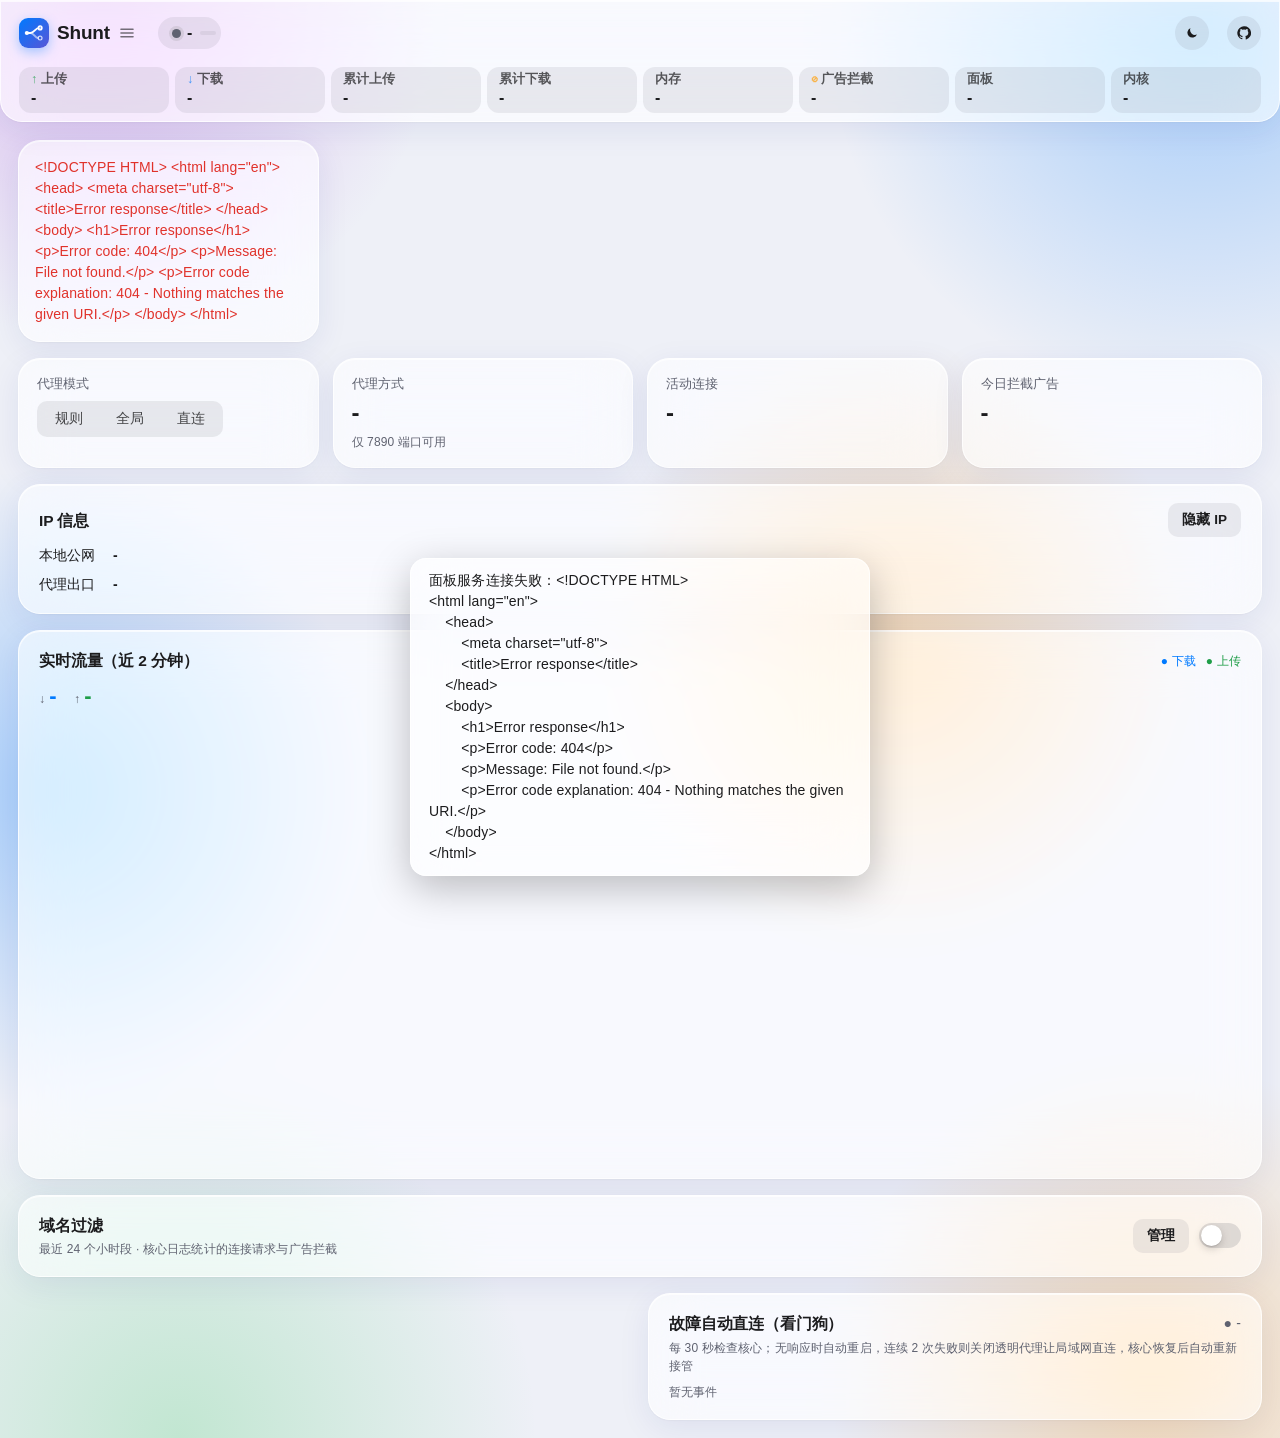
==== commit 2e1329ab: "v8.4.11: 顶栏「重启」「停止」「启动」提速（同步 Hk002 v10.3.7）：面板启动/重启核心时在自身进程生成配置并写 /run/shunt-core.prep，init.d 跳过 --g" ====
--- a/index.html
+++ b/index.html
@@ -330,7 +330,7 @@
   .hstats{order:4;flex:1 1 100%;margin-left:0}
   .hstats>.chip,.vchips .chip{flex:1 0 auto}.vchips{flex:2 0 auto;margin-left:0}
 }
-/* v10.3.4 手机端顶栏放大：图标 38px、Shunt 字样显示、启停按钮 / 状态胶囊 / 代理胶囊统一 40px 高（触控目标）、15px 字。
+/* v8.4.8 手机端顶栏放大：图标 38px、Shunt 字样显示、启停按钮 / 状态胶囊 / 代理胶囊统一 40px 高（触控目标）、15px 字。
    第一行 图标+Shunt … 主题 / GitHub，第二行 核心控制条铺满；很窄的屏幕（≤350px）按钮只留图标，不溢出 */
 @media (max-width:720px){
   .hrow{row-gap:8px}
@@ -353,7 +353,7 @@
   .corebox #h-mode{display:inline-flex;align-items:center;height:40px;padding:0 14px;border-radius:999px;font-size:15px;font-weight:600}
   .corebox #h-mode:empty{display:none}
 }
-/* v10.3.5 抽屉导航 + 顶栏统计卡不截断。所有宽度统一：点左上角 Shunt 图标（含文字）从左侧滑出抽屉，不再有横向标签栏 / 手机底部导航 */
+/* v8.4.9 抽屉导航 + 顶栏统计卡不截断。所有宽度统一：点左上角 Shunt 图标（含文字）从左侧滑出抽屉，不再有横向标签栏 / 手机底部导航 */
 .brand{border:0;background:none;color:var(--txt);font:inherit;font-size:19px;font-weight:800;letter-spacing:-.01em;cursor:pointer;
   min-height:44px;padding:3px 10px 3px 3px;margin-left:-3px;border-radius:14px;transition:background .15s}
 .brand:hover{background:var(--b2)}.brand:active{transform:scale(.98)}
@@ -747,10 +747,6 @@
       <div class="mut small" style="margin-bottom:6px">每行一个：<code>IP 或 MAC = 名称</code>。未备注的设备会依次尝试 DHCP 租约、/etc/hosts、反向解析获取名称</div>
       <textarea id="dev-names" rows="4" placeholder="192.168.1.23 = 客厅电视&#10;AA:BB:CC:DD:EE:FF = 书房 NAS"></textarea>
       <div class="row" style="margin-top:8px"><span class="sp"></span><button class="btn" onclick="saveDevNames()">保存</button></div></div>
-    <div data-sg="net" class="card" id="dr-card"><h3>按设备分流</h3>
-      <div class="mut small" style="margin-bottom:8px">把某台设备的全部流量交给指定策略组、直连或拦截，优先于自定义规则和内置分流（仅「规则」模式生效，局域网访问、DNS 防绕过与广告拦截照常）。地址可填 IP、网段或 MAC；MAC 会按 ARP / DHCP 租约换算成当前 IP，设备换 IP 后约 1 分钟内自动更新。也可在「统计 → 按设备」里点 ⇄ 快速添加。</div>
-      <div class="row" style="margin-bottom:10px"><input id="dr-name" placeholder="名称（可留空）" style="width:120px" maxlength="40"><input id="dr-addr" placeholder="IP / 网段 / MAC" class="sp"><select id="dr-target"></select><button class="btn g hide" id="dr-cancel" onclick="drReset()">取消</button><button class="btn" id="dr-add" onclick="drSubmit()">添加</button></div>
-      <div class="tw"><table><thead><tr><th>设备</th><th>地址</th><th>目标</th><th>启用</th><th></th></tr></thead><tbody id="dr-list"></tbody></table></div></div>
     <div data-sg="net" class="card"><h3>订阅与分组</h3><div class="row">
       <span>订阅自动更新间隔</span><select id="sub-int"><option value="3600">1 小时</option><option value="21600">6 小时</option><option value="43200">12 小时</option><option value="86400">24 小时</option><option value="259200">3 天</option></select></div>
       <div class="row mt"><span class="sp mut small">地区分组、负载均衡、自定义策略组在「策略组」页设置</span><button class="btn g" onclick="go('策略组')">策略组</button><button class="btn" onclick="saveGroupOpts()">保存并应用</button></div></div>
@@ -927,7 +923,7 @@
 
 async function api(path,method='GET',body){
   const r=await fetch(path,{method,headers:{'X-Shunt':'1','Content-Type':'application/json'},body:body?JSON.stringify(body):undefined});
-  const t=await r.text();let j;try{j=t?JSON.parse(t):{}}catch{j={message:r.ok?t:t.replace(/<[^>]*>/g,' ').replace(/\s+/g,' ').trim().slice(0,200)}}  // 出错时反代 / 网关返回的 HTML 错误页：去标签截断，不把整页塞进提示
+  const t=await r.text();let j;try{j=t?JSON.parse(t):{}}catch{j={message:t}}
   if(!r.ok)throw new Error(j.message||('HTTP '+r.status));return j}
 const core=(p,m,b)=>api('/api/core'+p,m,b);
 
@@ -1182,10 +1178,7 @@
   return best?best.delay:undefined}
 // 负载均衡组没有单一的“当前节点”，组延迟取成员中最快的可用节点；成员都没测过时再用组自身的记录
 // 选择 / 自动测速 / 故障转移组的延迟 = 当前实际使用节点的延迟（组自身的记录很少更新，会忽有忽无）
-// 渲染节点页期间缓存每个节点的延迟：排序比较、超时过滤、圆点、卡片都要查，组嵌套时还会递归，上千节点时重复计算很多
-let _LD=null;
-function lastDelay(n,_d){if(_LD&&!_d){if(_LD.has(n))return _LD.get(n);const v=_lastDelay(n);_LD.set(n,v);return v}return _lastDelay(n,_d)}
-function _lastDelay(n,_d){const p=PROXIES[n];if(!p)return undefined;
+function lastDelay(n,_d){const p=PROXIES[n];if(!p)return undefined;
   if(p.all&&p.type!=='LoadBalance'&&p.type!=='Smart'&&p.now&&PROXIES[p.now]&&(_d||0)<5){const d=lastDelay(p.now,(_d||0)+1);if(d!==undefined)return d}
   if((p.type==='LoadBalance'||p.type==='Smart')&&(_d||0)<4){let best,tested=false;for(const m of (p.all||[])){const d=lastDelay(m,(_d||0)+1);if(d===undefined)continue;tested=true;if(d>0&&(best===undefined||d<best))best=d}
     if(tested)return best===undefined?0:best}
@@ -1208,13 +1201,11 @@
 // 分流组（YouTube / Google 等）在顶部「策略选择」里用下拉切换，下面不再重复显示卡片
 function policyOnly(g){return g!=='GLOBAL'&&g!==SEL&&g!==G_MANUAL&&PROXIES[g].type==='Selector'&&(PROXIES[g].all||[]).length>1}
 function saveOpen(){localStorage.setItem('mp_gopen',JSON.stringify(GOPEN))}
-function toggleG(i){const g=GL[i];GOPEN[g]=!gOpen(g);saveOpen();const el=document.getElementById('gc'+i);
-  if(GOPEN[g]&&el&&!el.querySelector('.gbody .grid'))renderGroups();else el?.classList.toggle('open',GOPEN[g])}
-function setAllOpen(v){GL.forEach(g=>GOPEN[g]=v);saveOpen();if(v)renderGroups();else document.querySelectorAll('.gcard').forEach(e=>e.classList.toggle('open',v))}
+function toggleG(i){const g=GL[i];GOPEN[g]=!gOpen(g);saveOpen();document.getElementById('gc'+i)?.classList.toggle('open',GOPEN[g])}
+function setAllOpen(v){GL.forEach(g=>GOPEN[g]=v);saveOpen();document.querySelectorAll('.gcard').forEach(e=>e.classList.toggle('open',v))}
 function gTag(g){const p=PROXIES[g],m=(STATE.group_meta||{})[g]||{};
   return `<span class="tag ${GTC[p.type]||''}">${esc(GT[p.type]||p.type)}</span>`+(m.kind==='custom'?'<span class="tag k-cus">自定义</span>':'')}
-function renderGroups(){_LD=new Map();try{_renderGroups()}finally{_LD=null}}
-function _renderGroups(){
+function renderGroups(){
   GL=groupOrder();GALL=[];
   const key=n=>{const d=lastDelay(n);return d===undefined?1e9-1:d<=0?1e9:d};
   renderNF();const filt=!!(NF.q||NF.r);
@@ -1224,25 +1215,23 @@
     const vis=filt?all0.filter(nfVisible):all0;if(filt&&!vis.length&&!(NF.q&&g.toLowerCase().includes(NF.q)))return '';
     const all=HIDEDEAD?vis.filter(n=>n===p.now||!isDead(n)):vis,hid=vis.length-all.length;
     const allH=all.filter(n=>hfVisible(n,p.now)),hidH=all.length-allH.length;
-    const ch=nowChain(g),dl=lastDelay(g),lb=p.type==='LoadBalance',open=gOpen(g);
-    // 收起的组不生成节点卡片（展开时再渲染）：几十个组 × 上千节点时，以前每次刷新都要生成几万个隐藏的元素
-    const pos=new Map();if(open)all0.forEach((n,k)=>{if(!pos.has(n))pos.set(n,k)});
+    const ch=nowChain(g),dl=lastDelay(g),lb=p.type==='LoadBalance';
     const sub=lb?`策略：<b>${esc(LBS[m.strategy]||m.strategy||'-')}</b>`:p.type==='Smart'?(p.fixed?'已固定 → <b>'+esc(p.fixed)+'</b>':'智能竞技：按延迟 / 丢包 / 速度打分'+(p.uselightgbm||p.useLightGBM?' + LightGBM':'')):ch.length?'→ <b>'+ch.map(esc).join(' → ')+'</b>':'';
     const nodesN=allH.filter(n=>!isGroup(n)).length,groupsN=allH.length-nodesN;
     const cnt=[nodesN?nodesN+' 个节点':'',groupsN?groupsN+' 个分组':'',hid?`<span class="bad">已隐藏 ${hid} 个超时</span>`:'',hidH?`<span class="bad">健康隐藏 ${hidH} 个</span>`:''].filter(Boolean).join(' · ');
     const pin=p.fixed?`<span class="tag pin" title="点击取消固定，恢复自动选择" onclick="event.stopPropagation();unfix(${i})">📌 已固定 ✕</span>`:'';
     const ico=p.icon?`<img class="gico" src="${esc(p.icon)}" alt="" onerror="this.remove()">`:'';
     const dots=allH.slice(0,80).map(n=>`<i class="${dcls(lastDelay(n))==='mut'?'':dcls(lastDelay(n))}"></i>`).join('');
-    return `<div class="card gcard ${open?'open':''}" id="gc${i}"><div class="ghead" onclick="toggleG(${i})">
+    return `<div class="card gcard ${gOpen(g)?'open':''}" id="gc${i}"><div class="ghead" onclick="toggleG(${i})">
       <span class="chev"><svg viewBox="0 0 24 24" fill="none" stroke="currentColor" stroke-width="3" stroke-linecap="round" stroke-linejoin="round"><path d="M9 5l7 7-7 7"/></svg></span>${ico}
       <div class="gt"><div class="gname">${esc(g)} ${gTag(g)} ${pin}</div><div class="gsub">${sub}${sub&&cnt?' · ':''}${cnt}</div><div class="dots">${dots}</div></div>
       ${dl!==undefined?`<span class="gdl ${dcls(dl)}"${lb?' title="成员中最快的可用节点"':''}>${lb&&dl>0?'最快 ':''}${dtxt(dl)}</span>`:''}
       <button class="btn g sm" onclick="event.stopPropagation();testGroup(${i},this)">测速</button></div>
-      <div class="gbody">${open?`<div class="grid" style="grid-template-columns:repeat(auto-fill,minmax(min(100%,178px),1fr));gap:10px">${allH.map(n=>{const j=pos.get(n),d=lastDelay(n),sg=isGroup(n);
+      <div class="gbody"><div class="grid" style="grid-template-columns:repeat(auto-fill,minmax(min(100%,178px),1fr));gap:10px">${allH.map(n=>{const j=all0.indexOf(n),d=lastDelay(n),sg=isGroup(n);
         const s2=sg?`<div class="sub2">${esc(GT[PROXIES[n].type]||'')}${PROXIES[n].now?' → '+esc(PROXIES[n].now):''}</div>`:'';
         const unh=hLevel(n)==='hidden'?`<button class="btn g sm" onclick="event.stopPropagation();unhideNode(${jsq(n)})">取消隐藏</button>`:'';
         return `<div class="node ${n===p.now&&!lb?'sel':''} ${lb?'lbm':''}" onclick="pick(${i},${j})" title="${esc(n)}">
-        <div class="n">${hIcon(n)}${sg?'📁 ':''}${esc(n)}</div>${s2}<div class="d"><span class="mut">${esc(sg?'分组':PROXIES[n]?.type||'')}</span> <span class="${dcls(d)}">${dtxt(d)}</span></div>${unh}</div>`}).join('')}</div>`:''}</div></div>`}).join('')||(filt?'<div class="card mut">没有匹配的节点</div>':'<div class="card mut">还没有节点，先去“订阅”添加订阅或导入节点</div>');
+        <div class="n">${hIcon(n)}${sg?'📁 ':''}${esc(n)}</div>${s2}<div class="d"><span class="mut">${esc(sg?'分组':PROXIES[n]?.type||'')}</span> <span class="${dcls(d)}">${dtxt(d)}</span></div>${unh}</div>`}).join('')}</div></div></div>`}).join('')||(filt?'<div class="card mut">没有匹配的节点</div>':'<div class="card mut">还没有节点，先去“订阅”添加订阅或导入节点</div>');
   $('#hidedead').classList.toggle('on',HIDEDEAD);$('#hidedead').textContent=HIDEDEAD?'显示超时':'隐藏超时';
   renderPolicies()}
 function renderPolicies(){const sel=GL.filter(g=>g!=='GLOBAL'&&PROXIES[g].type==='Selector'&&(PROXIES[g].all||[]).length>1);
@@ -1496,8 +1485,7 @@
 let prevConn=new Map(),_prevConnT=0;
 let _lastConnRender=0;
 function renderConns(list){const f=$('#c-filter').value.toLowerCase();const now=Date.now();
-  // 先把开始时间解析成数字再排序：比较函数里 new Date() 每秒要解析 n·log n 次（几千条连接时上万次）
-  const ts=new Map(list.map(c=>[c,Date.parse(c.start)||0]));list.sort((a,b)=>ts.get(b)-ts.get(a));
+  list.sort((a,b)=>new Date(b.start)-new Date(a.start));
   // 速率基线每次拉取都更新，按实际时间差折算成 /s（退避跳过几秒也不会偏大）；DOM 全量重绘降频到每 2 秒。
   // 基线表每次用本轮的连接重建：已关闭连接的记录随之丢弃，连接页开几个小时也不会越积越多
   const rates=new Map(),next=new Map(),dt=_prevConnT?Math.max(1,(now-_prevConnT)/1000):1;
@@ -1507,7 +1495,7 @@
   _lastConnRender=now;
   $('#conns').innerHTML=list.filter(c=>!f||(JSON.stringify(c)+dname(c.metadata?.sourceIP)).toLowerCase().includes(f)).slice(0,300).map(c=>{const m=c.metadata||{};
     const r=rates.get(c.id),ds=r[0],us=r[1];
-    const host=(m.host||m.sniffHost||m.destinationIP)+':'+m.destinationPort;const sec=Math.floor((now-ts.get(c))/1000);
+    const host=(m.host||m.sniffHost||m.destinationIP)+':'+m.destinationPort;const sec=Math.floor((now-new Date(c.start))/1000);
     return `<tr><td class="w ch" title="${esc(host)}">${esc(host)}</td><td>${devCell(m.sourceIP)}</td><td>${esc(m.network)}</td><td class="cr" title="${esc(c.rule+(c.rulePayload?' '+c.rulePayload:''))}">${esc(c.rule)}${c.rulePayload?' <span class="mut">'+esc(c.rulePayload.length>40?c.rulePayload.slice(0,40)+'…':c.rulePayload)+'</span>':''}</td>
     <td class="w cc" title="${esc((c.chains||[]).slice().reverse().join(' → '))}">${esc((c.chains||[]).slice().reverse().join(' → '))}</td><td>${fmt(ds)}/s</td><td>${fmt(us)}/s</td><td>${fmt(c.download)}</td>
     <td>${sec<60?sec+'s':Math.floor(sec/60)+'m'}</td><td><button class="btn g sm" onclick="closeConn(${jsq(c.id)})">断开</button></td></tr>`}).join('')||'<tr><td class="mut" colspan="10">暂无连接</td></tr>'}
@@ -1522,7 +1510,7 @@
   $('#st-month').textContent=fmt(m.up)+' / '+fmt(m.down);$('#st-month-sum').textContent=fmt((m.up||0)+(m.down||0));
   document.querySelectorAll('#st-period button').forEach(b=>{b.classList.toggle('on',b.dataset.p===ST_P);b.onclick=()=>{ST_P=b.dataset.p;loadStats()}});
   const p=STATS[ST_P]||{},arp=STATS.arp||{};
-  $('#st-dev').innerHTML=(p.dev||[]).map(([n,u,d])=>`<tr><td class="w">${devCell(n)}${!dname(n)&&arp[n]?'<div class="mut" style="font-size:11px">'+esc(arp[n])+'</div>':''}</td><td>${fmt(u)}</td><td>${fmt(d)}</td><td>${fmt(u+d)} <button class="icon" style="font-size:12px;padding:0 6px;margin-left:4px" title="设置备注" onclick="editDev(${jsq(n)})">✎</button><button class="icon" style="font-size:12px;padding:0 6px" title="按设备分流：设为策略组 / 直连 / 拦截" onclick="drQuick(${jsq(n)})">⇄</button></td></tr>`).join('')||'<tr><td class="mut">暂无数据</td></tr>';
+  $('#st-dev').innerHTML=(p.dev||[]).map(([n,u,d])=>`<tr><td class="w">${devCell(n)}${!dname(n)&&arp[n]?'<div class="mut" style="font-size:11px">'+esc(arp[n])+'</div>':''}</td><td>${fmt(u)}</td><td>${fmt(d)}</td><td>${fmt(u+d)} <button class="icon" style="font-size:12px;padding:0 6px;margin-left:4px" title="设置备注" onclick="editDev(${jsq(n)})">✎</button></td></tr>`).join('')||'<tr><td class="mut">暂无数据</td></tr>';
   $('#st-node').innerHTML=(p.node||[]).map(([n,u,d])=>`<tr><td class="w">${esc(n)}</td><td>${fmt(u)}</td><td>${fmt(d)}</td><td>${fmt(u+d)}</td></tr>`).join('')||'<tr><td class="mut">暂无数据</td></tr>';
   drawDays()}
 function drawDays(){const c=$('#daychart');if(!c||c.offsetParent===null||!STATS)return;const r=devicePixelRatio,w=c.width=c.clientWidth*r,h=c.height=180*r,x=c.getContext('2d');
@@ -1595,7 +1583,7 @@
   loadSysopt();$('#pv').textContent='当前 v'+(STATE.panel_version||'-');$('#cv').textContent='当前 '+(STATE.version||'-');
   if(!CORE_POLL)api('/api/coreupdate/status').then(j=>{if(j.busy)corePoll()}).catch(()=>{});if(document.activeElement!==$('#gh-proxy'))$('#gh-proxy').value=STATE.gh_proxy||'';
   segv('#log-limit',STATE.log_limit,v=>saveSettings({log_limit:+v},'日志上限已设为 '+v+' MB').then(renderSettings).catch(()=>{}));
-  await loadDevs();$('#dev-names').value=Object.entries(STATE.devices||{}).map(([k,v])=>k+' = '+v).join('\n');renderDR()}
+  await loadDevs();$('#dev-names').value=Object.entries(STATE.devices||{}).map(([k,v])=>k+' = '+v).join('\n')}
 function renderTunForm(){const t=TUNF;segv('#tun-stack',t.stack,v=>{TUNF.stack=v;renderTunForm()});$('#tun-dev').value=t.device||'Meta';
   $('#tun-ar').checked=!!t.auto_redirect;$('#tun-ar').onchange=e=>TUNF.auto_redirect=e.target.checked;
   $('#tun-sr').checked=!!t.strict_route;$('#tun-sr').onchange=e=>TUNF.strict_route=e.target.checked;
@@ -1694,8 +1682,7 @@
   const st=j.running?'检查中…':(j.last_run?('上次：'+new Date(j.last_run*1000).toLocaleString('zh-CN',{hour12:false,month:'2-digit',day:'2-digit',hour:'2-digit',minute:'2-digit'})):'未运行过');
   $('#hc-status').textContent='健康检查：'+(c.enabled?'已启用':'未启用')+'，'+st}catch(e){}}
 async function saveHealthCfg(){try{const j=await api('/api/health/cfg','PUT',{enabled:$('#hc-enabled').checked,time:$('#hc-time').value,warn_days:+$('#hc-warn').value,hide_days:+$('#hc-hide').value});if(!j.ok)toast(j.message||'保存失败');fillHealthCfg()}catch(e){toast(e.message)}}
-let HC_POLL=0;  // 只保留一个轮询：连点「立即检查」以前会叠加多个 3 秒定时器
-async function runHealthCheck(){try{toast('开始检查…');const j=await api('/api/health/check','POST');toast(j.message);clearInterval(HC_POLL);const poll=HC_POLL=setInterval(async()=>{try{const s=await api('/api/health/status');fillHealthCfg();if(!s.running){clearInterval(poll);if(TAB==='节点')loadProxies()}}catch(e){clearInterval(poll)}},3000)}catch(e){toast(e.message)}}
+async function runHealthCheck(){try{toast('开始检查…');const j=await api('/api/health/check','POST');toast(j.message);const poll=setInterval(async()=>{try{const s=await api('/api/health/status');fillHealthCfg();if(!s.running){clearInterval(poll);if(TAB==='节点')loadProxies()}}catch(e){clearInterval(poll)}},3000)}catch(e){toast(e.message)}}
 async function loadHistory(){try{const h=await api('/api/history');
   $('#hist').innerHTML=h.map(x=>`<div class="row ev" style="padding:6px 0"><span class="mut" style="min-width:118px">${new Date(x.t*1000).toLocaleString('zh-CN',{hour12:false,month:'2-digit',day:'2-digit',hour:'2-digit',minute:'2-digit'})}</span><span class="sp">修改前：${x.changed.map(esc).join('、')}</span><button class="btn g sm" onclick="restoreHist(${jsq(x.id)})">恢复</button></div>`).join('')||'<span class="mut">还没有快照</span>'}catch(e){}}
 async function restoreHist(id){if(!confirm('恢复到这份快照？当前设置会先保存为新快照。'))return;try{toast('正在校验并应用…');const j=await api('/api/history','POST',{id});toast(j.message);await loadState();renderSettings()}catch(e){toast(e.message)}}
@@ -1855,7 +1842,7 @@
 // 设置扩展
 function fillSettings(){$('#bypass').value=(STATE.bypass||[]).join('\n');$('#tests').value=(STATE.tests||[]).map(t=>t.name+'|'+t.url).join('\n');
   $('#sub-int').value=String(STATE.sub_interval||86400);
-  $('#tg-token').value=STATE.tg_token||'';$('#tg-chat').value=STATE.tg_chat||'';renderDR()}
+  $('#tg-token').value=STATE.tg_token||'';$('#tg-chat').value=STATE.tg_chat||''}
 async function saveSettings(o,msg){try{toast('保存中…');const j=await api('/api/settings','PUT',o);toast(msg||j.message);await loadState();fillSettings()}catch(e){toast(e.message);throw e}}
 function saveBypass(){saveSettings({bypass:$('#bypass').value.split('\n').map(s=>s.trim()).filter(Boolean)},'绕过设备已生效').catch(()=>{})}
 function saveTests(){const t=$('#tests').value.split('\n').map(l=>l.split('|')).filter(a=>a.length>=2&&a[1].trim().startsWith('http')).map(a=>({name:a[0].trim(),url:a.slice(1).join('|').trim()}));
@@ -1877,47 +1864,6 @@
 // 切回前台时立即刷新一次
 document.addEventListener('visibilitychange',()=>{if(document.hidden||$('#app').classList.contains('hide'))return;_skip=0;tick();loadState().catch(()=>{});if(TAB==='节点')loadProxies()});
 start();  // 不再需要登录
-// 按设备分流：设备 → 策略组 / 直连 / 拦截（data.json 的 device_routes，经 /api/settings 保存）
-const DR_T={DIRECT:'直连',REJECT:'拦截'},DR_MAC=/^([0-9a-f]{2}[:-]){5}[0-9a-f]{2}$/i;let DR_EDIT=-1;
-const drList=()=>(STATE.device_routes||[]).map(e=>Object.assign({},e));
-const drTargets=()=>(STATE.groups||[]).concat(['DIRECT','REJECT']);
-const drTname=t=>DR_T[t]||t;
-const drMac=m=>String(m||'').toLowerCase().replace(/-/g,':');
-function drOpts(sel){const ts=drTargets();if(sel&&!ts.includes(sel))ts.unshift(sel);return ts.map(g=>`<option value="${esc(g)}"${g===sel?' selected':''}>${esc(drTname(g))}</option>`).join('')}
-// IPv4 网段包含判断（IPv6 只比较完全相同）
-function drIn(ip,net){const v4=x=>{const p=String(x).split('.');return p.length===4&&p.every(y=>/^\d+$/.test(y)&&+y<256)?p.reduce((a,y)=>a*256+(+y),0):null};
-  const [n,l]=String(net).split('/'),a=v4(ip),b=v4(n);if(a===null||b===null)return String(ip).toLowerCase()===String(net).toLowerCase().replace(/\/128$/,'');
-  const len=l===undefined?32:+l;if(!(len>=0&&len<=32))return false;const k=2**(32-len);return Math.floor(a/k)===Math.floor(b/k)}
-// MAC 条目当前对应的 IP（来自设备名单）
-const drIps=e=>e.mac?Object.entries(DEVS||{}).filter(([ip,v])=>drMac(v.mac)===drMac(e.mac)).map(([ip])=>ip):[e.ip];
-function drBypassed(e){const bl=STATE.bypass||[],ips=drIps(e),macs=e.mac?[drMac(e.mac)]:ips.map(ip=>drMac(DEVS[ip]?.mac)).filter(Boolean);
-  return bl.some(b=>DR_MAC.test(b)?macs.includes(drMac(b)):ips.some(ip=>ip&&!ip.includes('/')&&drIn(ip,b))||(!e.mac&&e.ip===b))}
-function renderDR(){if(!$('#dr-list'))return;const ts=drTargets(),l=drList();
-  if(document.activeElement!==$('#dr-target'))$('#dr-target').innerHTML=drOpts(DR_EDIT>=0?(l[DR_EDIT]||{}).target:$('#dr-target').value||ts[0]);
-  $('#dr-list').innerHTML=l.map((e,i)=>{const ips=e.mac?drIps(e):[],miss=!ts.includes(e.target),bp=drBypassed(e);
-    const addr=e.mac?`${esc(e.mac)}<div class="mut" style="font-size:11px">${ips.length?'当前 '+ips.map(esc).join('、'):'当前未发现该设备'}</div>`:esc(e.ip);
-    const note=(miss?'<div class="bad small">策略组不存在，暂不生效</div>':'')+(bp?'<div class="warn small">已在「绕过设备」中，流量不经过核心，此设置不生效</div>':'');
-    return `<tr><td class="w">${esc(e.name||'')}</td><td class="w">${addr}</td><td class="w">${esc(drTname(e.target))}${note}</td>
-      <td><label class="sw sm"><input type="checkbox"${e.enabled!==false?' checked':''} onchange="drToggle(${i},this.checked)"><span></span></label></td>
-      <td style="text-align:right;white-space:nowrap"><button class="btn g sm" onclick="drEdit(${i})">编辑</button><button class="btn r sm" onclick="drDel(${i})">删除</button></td></tr>`}).join('')||'<tr><td class="mut" colspan="5">暂无，添加后该设备的流量按所选目标走</td></tr>'}
-async function drSave(l){try{await saveSettings({device_routes:l})}catch(e){return false}renderDR();return true}
-function drReset(){DR_EDIT=-1;$('#dr-name').value='';$('#dr-addr').value='';$('#dr-add').textContent='添加';$('#dr-cancel').classList.add('hide');renderDR()}
-async function drSubmit(){const a=$('#dr-addr').value.trim(),t=$('#dr-target').value;if(!a)return toast('请填写 IP、网段或 MAC');if(!t)return toast('请选择目标');
-  const e={name:$('#dr-name').value.trim(),ip:'',mac:'',target:t,enabled:true};if(DR_MAC.test(a))e.mac=drMac(a);else e.ip=a;
-  const l=drList();if(DR_EDIT>=0&&l[DR_EDIT]){e.enabled=l[DR_EDIT].enabled!==false;l[DR_EDIT]=e}else l.push(e);
-  if(await drSave(l))drReset()}
-function drEdit(i){const e=drList()[i];if(!e)return;DR_EDIT=i;$('#dr-name').value=e.name||'';$('#dr-addr').value=e.mac||e.ip||'';
-  $('#dr-add').textContent='保存';$('#dr-cancel').classList.remove('hide');renderDR();$('#dr-addr').focus()}
-// 删除正在编辑的条目前面的一条时，编辑序号跟着前移（保存失败时还原）：以前不调整，点「保存」会覆盖掉后面一条、正在编辑的那条不变；
-// 删除的正是正在编辑的条目时清空表单（以前表单还留着，点「保存」会把刚删的又加回来）
-async function drDel(i){const l=drList();if(!l[i]||!confirm(`删除「${l[i].name||l[i].ip||l[i].mac}」的分流设置？`))return;l.splice(i,1);
-  const e=DR_EDIT;if(e===i)DR_EDIT=-1;else if(e>i)DR_EDIT=e-1;if(!await drSave(l)){DR_EDIT=e;return}if(e===i)drReset()}
-function drToggle(i,on){const l=drList();if(!l[i])return;l[i].enabled=on;drSave(l)}
-// 从设备列表快速设置：已有条目则编辑，否则预填名称和地址（有 MAC 用 MAC，换 IP 也跟着走）
-function drQuick(ip){go('设置');setTimeout(()=>{if(SG!=='net'){SG='net';localStorage.setItem('mp_sg',SG);renderSG()}
-  const mac=drMac(DEVS[ip]?.mac),i=drList().findIndex(e=>(mac&&drMac(e.mac)===mac)||e.ip===ip);
-  if(i>=0)drEdit(i);else{drReset();$('#dr-name').value=dname(ip)||'';$('#dr-addr').value=mac||ip}
-  $('#dr-card').scrollIntoView({block:'center'});$('#dr-target').focus()},200)}
 // 版本备份/恢复（设置 → 备份与更新）
 function fmtSize(b){if(b<1024)return b+" B";if(b<1048576)return (b/1024).toFixed(1)+" KB";return (b/1048576).toFixed(1)+" MB"}
 function fmtTime(ts){var d=new Date(ts*1000);return d.getFullYear()+"/"+String(d.getMonth()+1).padStart(2,"0")+"/"+String(d.getDate()).padStart(2,"0")+" "+String(d.getHours()).padStart(2,"0")+":"+String(d.getMinutes()).padStart(2,"0")}
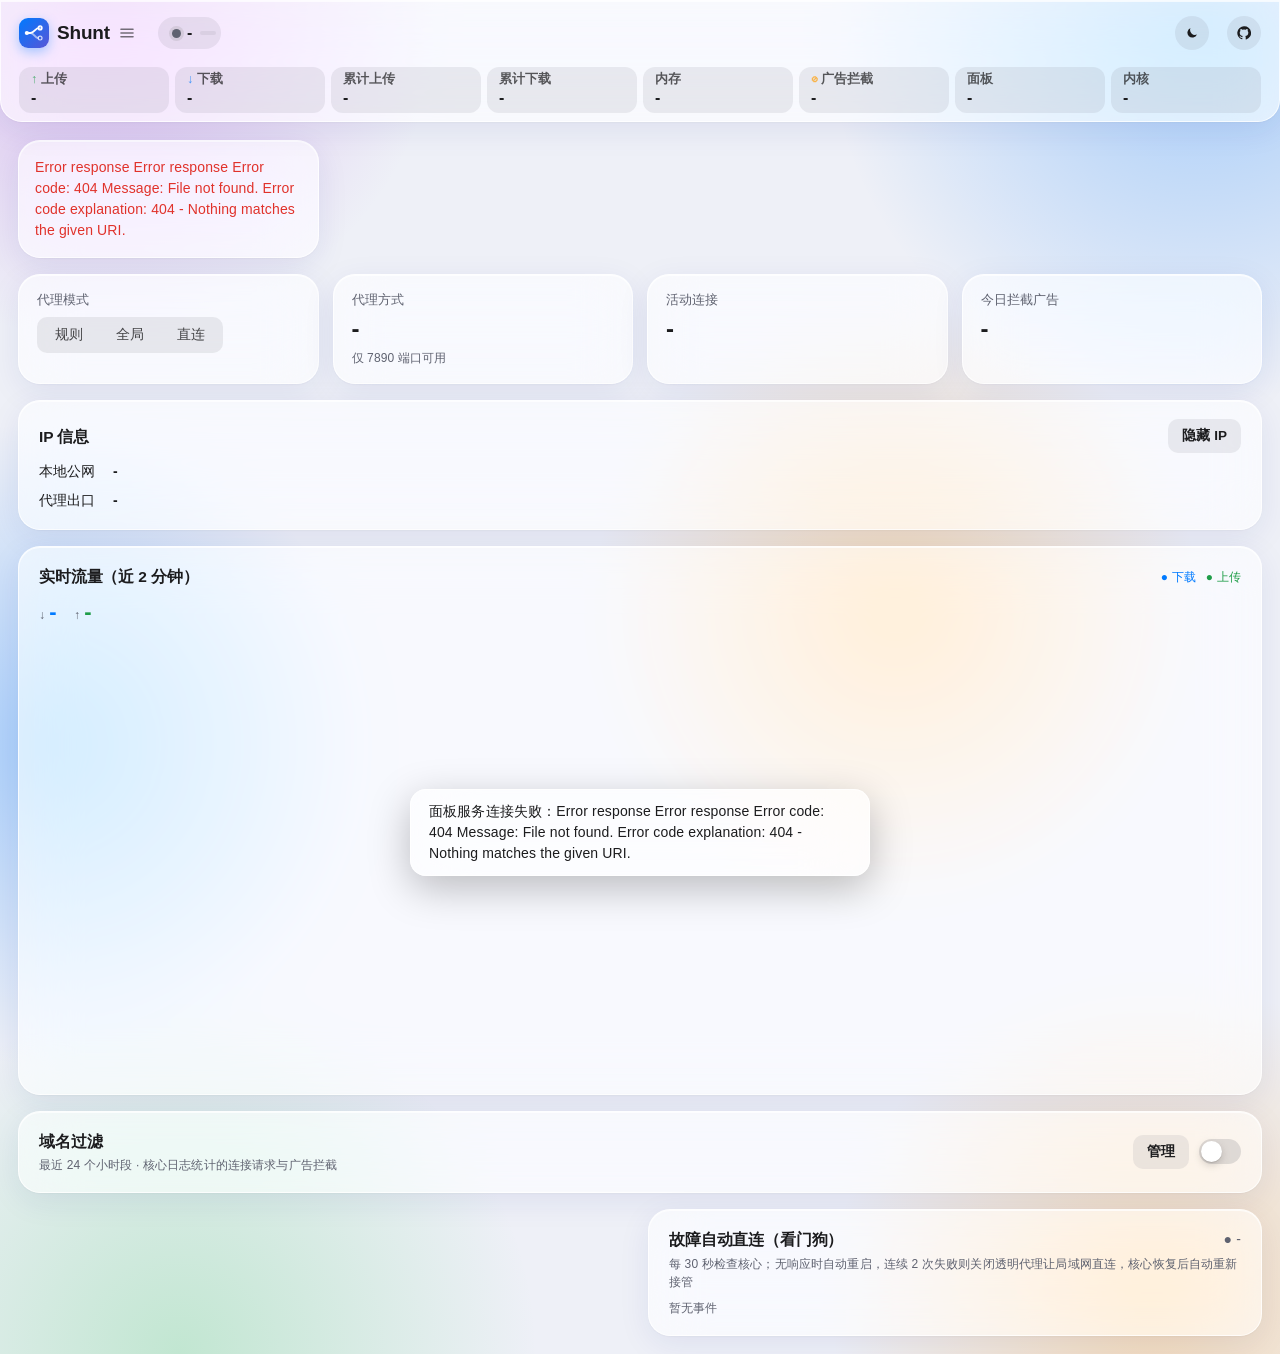
==== commit c6685d0c: "v10.3.8: 设置 → 外观 新增「界面布局」：经典（横向标签栏，含概览；手机底部导航 +「更多」）/ 抽屉菜单（新，默认），按设备保存在浏览器、切换立即生效；两种布局共用切页、#hash 直达、" ====
--- a/index.html
+++ b/index.html
@@ -8,7 +8,8 @@
 <meta name="referrer" content="no-referrer">
 <script>(function(){const d=document.documentElement,k=localStorage.getItem('mp_skin')||'',L={sakura:1,mint:1};
   d.dataset.theme=k&&k!=='dark'&&k!=='light'?(L[k]?'light':'dark'):(localStorage.getItem('mp_theme')||(matchMedia('(prefers-color-scheme: light)').matches?'light':'dark'));
-  if(k&&k!=='dark'&&k!=='light')d.dataset.skin=k})()</script>
+  if(k&&k!=='dark'&&k!=='light')d.dataset.skin=k;
+  d.dataset.layout=localStorage.getItem('mp_layout')==='classic'?'classic':'drawer'})()</script>
 <title>Shunt 分流 · mihomo 旁路由面板</title>
 <link rel="icon" type="image/svg+xml" href="data:image/svg+xml,%3Csvg xmlns="http://www.w3.org/2000/svg" viewBox="0 0 512 512"%3E%3Cdefs%3E%3ClinearGradient id="bg" x1="0" y1="0" x2="1" y2="1"%3E%3Cstop offset="0" stop-color="%230a84ff"/%3E%3Cstop offset="1" stop-color="%235e5ce6"/%3E%3C/linearGradient%3E%3ClinearGradient id="gloss" x1="0" y1="0" x2="0" y2="1"%3E%3Cstop offset="0" stop-color="%23fff" stop-opacity=".22"/%3E%3Cstop offset=".55" stop-color="%23fff" stop-opacity="0"/%3E%3C/linearGradient%3E%3C/defs%3E%3Crect width="512" height="512" rx="116" fill="url%28%23bg%29"/%3E%3Crect width="512" height="512" rx="116" fill="url%28%23gloss%29"/%3E%3Cg fill="none" stroke="%23fff" stroke-width="34" stroke-linecap="round"%3E%3Cpath d="M140 256 H196 C262 256 280 164 356 164"/%3E%3Cpath d="M196 256 C256 256 278 340 330 347" stroke-opacity=".55"/%3E%3C/g%3E%3Ccircle cx="132" cy="256" r="38" fill="%23fff"/%3E%3Ccircle cx="370" cy="164" r="46" fill="%23fff"/%3E%3Cpath d="M378 132 L352 170 H372 L362 198 L390 156 H370 Z" fill="%233b6cf5"/%3E%3Ccircle cx="370" cy="348" r="34" fill="none" stroke="%23fff" stroke-width="22" stroke-opacity=".75"/%3E%3C/svg%3E">
 <link rel="apple-touch-icon" href="[data-uri]">
@@ -330,7 +331,7 @@
   .hstats{order:4;flex:1 1 100%;margin-left:0}
   .hstats>.chip,.vchips .chip{flex:1 0 auto}.vchips{flex:2 0 auto;margin-left:0}
 }
-/* v8.4.8 手机端顶栏放大：图标 38px、Shunt 字样显示、启停按钮 / 状态胶囊 / 代理胶囊统一 40px 高（触控目标）、15px 字。
+/* v10.3.4 手机端顶栏放大：图标 38px、Shunt 字样显示、启停按钮 / 状态胶囊 / 代理胶囊统一 40px 高（触控目标）、15px 字。
    第一行 图标+Shunt … 主题 / GitHub，第二行 核心控制条铺满；很窄的屏幕（≤350px）按钮只留图标，不溢出 */
 @media (max-width:720px){
   .hrow{row-gap:8px}
@@ -353,7 +354,7 @@
   .corebox #h-mode{display:inline-flex;align-items:center;height:40px;padding:0 14px;border-radius:999px;font-size:15px;font-weight:600}
   .corebox #h-mode:empty{display:none}
 }
-/* v8.4.9 抽屉导航 + 顶栏统计卡不截断。所有宽度统一：点左上角 Shunt 图标（含文字）从左侧滑出抽屉，不再有横向标签栏 / 手机底部导航 */
+/* v10.3.5 抽屉导航 + 顶栏统计卡不截断。所有宽度统一：点左上角 Shunt 图标（含文字）从左侧滑出抽屉，不再有横向标签栏 / 手机底部导航 */
 .brand{border:0;background:none;color:var(--txt);font:inherit;font-size:19px;font-weight:800;letter-spacing:-.01em;cursor:pointer;
   min-height:44px;padding:3px 10px 3px 3px;margin-left:-3px;border-radius:14px;transition:background .15s}
 .brand:hover{background:var(--b2)}.brand:active{transform:scale(.98)}
@@ -417,6 +418,44 @@
 /* 手机上整页被撑宽的两处：被拦截域名排行里很长的域名溢出卡片、统计页「明细」两张表的网格最小列宽 300px 大于手机上卡片的宽度。
    内容比屏幕宽时手机浏览器会把整页缩小来装下它，所有东西都变小 */
 .dti .row>.sp{overflow-wrap:anywhere}
+/* v10.3.8 界面布局可选（设置 → 外观 → 界面布局，按设备保存）。html[data-layout] 由 <head> 内联脚本在首屏前设好，切换时由 setLayout 改。
+   经典布局：还原 v10.3.4 的横向标签栏（含概览）；手机（≤720px）上标签栏移到页面底部（概览 / 节点 / 连接 / 日志 +「更多」弹层）。
+   统计卡网格、顶栏大按钮、#hash 直达等 v10.3.5 之后的改进两种布局共用 */
+#tabbar{display:flex;gap:2px;margin-top:8px;padding:3px;border-radius:13px;background:var(--segbg);overflow-x:auto;scrollbar-width:none;width:max-content;max-width:100%}
+#tabbar::-webkit-scrollbar{display:none}
+#tabbar button{flex:0 0 auto;background:none;border:0;color:var(--txt);opacity:.85;padding:8px 18px;border-radius:10px;cursor:pointer;font:inherit;font-size:16px;font-weight:600;transition:all .2s}
+#tabbar button:hover{opacity:1}
+#tabbar button.on{background:var(--segon);color:var(--segtxt);opacity:1;font-weight:800;box-shadow:0 2px 8px rgba(0,0,0,.12)}
+#tabbar button:focus-visible,#more-sheet button:focus-visible,.lyopts button:focus-visible{outline:2.5px solid var(--pri);outline-offset:2px}
+#tabbar .ico{display:none}#tabbar .more{display:none}
+html:not([data-layout=classic]) #tabbar,html:not([data-layout=classic]) #more-sheet{display:none!important}
+html[data-layout=classic] .brand .bmenu,html[data-layout=classic] .brand .bpage{display:none}
+#more-sheet{position:fixed;inset:0;z-index:60;background:rgba(0,0,0,.35);display:flex;align-items:flex-end}
+#more-sheet.hide{display:none}
+#more-sheet .sheet{width:100%;padding:14px 14px calc(14px + env(safe-area-inset-bottom));border-radius:20px 20px 0 0;display:grid;grid-template-columns:repeat(3,1fr);gap:8px}
+#more-sheet button{border:1px solid var(--line);background:var(--b2);color:var(--txt);border-radius:14px;padding:14px 6px;min-height:52px;font:inherit;font-size:15px;font-weight:600;cursor:pointer}
+#more-sheet button.on{background:var(--pri);color:#fff;border-color:var(--pri)}
+@media (max-width:720px){
+  #tabbar{width:100%}#tabbar button{font-size:14.5px;padding:6px 12px}
+  #tabbar.bottom{position:fixed;left:8px;right:8px;bottom:calc(8px + env(safe-area-inset-bottom));z-index:50;margin:0;width:auto;max-width:none;display:grid;grid-template-columns:repeat(5,minmax(0,1fr));
+    border-radius:20px;padding:5px;background:var(--card);border:1px solid var(--card-b);box-shadow:0 10px 30px rgba(0,0,0,.25);-webkit-backdrop-filter:blur(28px) saturate(180%);backdrop-filter:blur(28px) saturate(180%)}
+  #tabbar.bottom button{display:flex;flex-direction:column;align-items:center;justify-content:center;gap:2px;min-width:0;min-height:52px;padding:6px 0 4px;font-size:12px;border-radius:14px}
+  #tabbar.bottom button span{max-width:100%;overflow:hidden;text-overflow:ellipsis;white-space:nowrap;padding:0 2px}
+  #tabbar.bottom button.np{display:none}#tabbar.bottom .more{display:flex}
+  #tabbar.bottom .ico{display:block;width:22px;height:22px}
+  body.hasbn main{padding-bottom:calc(84px + env(safe-area-inset-bottom))}
+}
+@media (min-width:721px) and (max-width:1100px) and (hover:none) and (pointer:coarse){#tabbar{padding:4px;border-radius:15px}#tabbar button{font-size:18px;padding:11px 20px;border-radius:12px}}
+html.dsk #tabbar{flex-wrap:wrap;overflow:visible}html.dsk #tabbar button{font-size:24px;padding:16px 26px}  /* 「桌面版网站」下标签放大后一行放不下：换行显示，不用左右滑 */
+/* 设置页「界面布局」单选 */
+.lyopts{display:grid;grid-template-columns:repeat(auto-fit,minmax(min(100%,220px),1fr));gap:10px}
+.lyopts button{position:relative;display:flex;flex-direction:column;align-items:flex-start;gap:4px;min-height:64px;padding:12px 14px 12px 42px;border:1.5px solid var(--line);border-radius:14px;
+  background:var(--b2);color:var(--txt);font:inherit;text-align:left;cursor:pointer;transition:border-color .15s,background .15s}
+.lyopts button::before{content:"";position:absolute;left:14px;top:15px;width:16px;height:16px;border-radius:50%;border:2px solid var(--sub);box-sizing:border-box}
+.lyopts button b{font-size:15px;font-weight:700}.lyopts button span{font-size:12.5px;line-height:1.45;color:var(--sub)}
+.lyopts button:hover{background:var(--b2h)}
+.lyopts button[aria-checked=true]{border-color:var(--pri);box-shadow:inset 0 0 0 1px var(--pri)}
+.lyopts button[aria-checked=true]::before{border-color:var(--pri);background:radial-gradient(circle,var(--pri) 0 4px,transparent 4.5px)}
 </style>
 </head>
 <body><div id="bgimg"></div><div id="bgdim"></div>
@@ -426,10 +465,11 @@
   <nav class="dnav" id="nav" aria-label="页面"></nav>
   <div class="dfoot" id="d-foot"></div>
 </aside>
+<div id="more-sheet" class="hide" onclick="if(event.target===this)closeMore()"><div class="sheet glass" id="more-list" role="dialog" aria-modal="true" aria-label="更多页面"></div></div>
 <div id="app" class="hide">
 <header class="glass">
   <div class="hrow">
-    <button type="button" class="brand" id="menu-btn" onclick="toggleDrawer()" aria-controls="drawer" aria-expanded="false" aria-haspopup="dialog" title="打开菜单"><span class="logo"><svg viewBox="80 100 360 312" width="20" height="20" aria-hidden="true"><g fill="none" stroke="#fff" stroke-width="34" stroke-linecap="round"><path d="M140 256 H196 C262 256 280 164 356 164"/><path d="M196 256 C256 256 278 340 330 347" stroke-opacity=".55"/></g><circle cx="132" cy="256" r="38" fill="#fff"/><circle cx="370" cy="164" r="46" fill="#fff"/><path d="M378 132 L352 170 H372 L362 198 L390 156 H370 Z" fill="#3b6cf5"/><circle cx="370" cy="348" r="34" fill="none" stroke="#fff" stroke-width="22" stroke-opacity=".75"/></svg></span><b>Shunt</b><span class="bpage" id="h-page"></span><svg class="bmenu" viewBox="0 0 24 24" width="18" height="18" fill="none" stroke="currentColor" stroke-width="2.2" stroke-linecap="round" aria-hidden="true"><path d="M4 7h16M4 12h16M4 17h16"/></svg></button>
+    <button type="button" class="brand" id="menu-btn" onclick="brandClick()" aria-controls="drawer" aria-expanded="false" aria-haspopup="dialog" title="打开菜单"><span class="logo"><svg viewBox="80 100 360 312" width="20" height="20" aria-hidden="true"><g fill="none" stroke="#fff" stroke-width="34" stroke-linecap="round"><path d="M140 256 H196 C262 256 280 164 356 164"/><path d="M196 256 C256 256 278 340 330 347" stroke-opacity=".55"/></g><circle cx="132" cy="256" r="38" fill="#fff"/><circle cx="370" cy="164" r="46" fill="#fff"/><path d="M378 132 L352 170 H372 L362 198 L390 156 H370 Z" fill="#3b6cf5"/><circle cx="370" cy="348" r="34" fill="none" stroke="#fff" stroke-width="22" stroke-opacity=".75"/></svg></span><b>Shunt</b><span class="bpage" id="h-page"></span><svg class="bmenu" viewBox="0 0 24 24" width="18" height="18" fill="none" stroke="currentColor" stroke-width="2.2" stroke-linecap="round" aria-hidden="true"><path d="M4 7h16M4 12h16M4 17h16"/></svg></button>
     <div class="corebox">
       <span class="pill"><i class="dot" id="h-dot"></i><span id="h-run">-</span></span><span class="ver" id="h-ver"></span>
       <button class="ib hide" id="h-restart" onclick="svc('restart')" title="重启核心"><svg viewBox="0 0 24 24" fill="none" stroke="currentColor" stroke-width="2.2" stroke-linecap="round" stroke-linejoin="round"><path d="M21 12a9 9 0 1 1-2.64-6.36"/><path d="M21 3v6h-6"/></svg><span class="tx">重启</span></button>
@@ -449,6 +489,7 @@
     </div>
     <button class="ib round theme" onclick="toggleTheme()" title="切换深色 / 浅色"><svg class="sun" viewBox="0 0 24 24" fill="none" stroke="currentColor" stroke-width="2" stroke-linecap="round"><circle cx="12" cy="12" r="4.5"/><path d="M12 2v2M12 20v2M4.9 4.9l1.4 1.4M17.7 17.7l1.4 1.4M2 12h2M20 12h2M4.9 19.1l1.4-1.4M17.7 6.3l1.4-1.4"/></svg><svg class="moon" viewBox="0 0 24 24" fill="currentColor"><path d="M20.5 14.6A8.5 8.5 0 0 1 9.4 3.5a8.5 8.5 0 1 0 11.1 11.1z"/></svg></button><a class="ib round gh" href="https://github.com/Skycnhe/Shunt" target="_blank" rel="noopener" title="GitHub：Skycnhe/Shunt"><svg viewBox="0 0 24 24" fill="currentColor" aria-hidden="true"><path d="M12 .5a11.5 11.5 0 0 0-3.64 22.41c.58.1.79-.25.79-.56v-2c-3.2.7-3.88-1.37-3.88-1.37-.52-1.33-1.28-1.69-1.28-1.69-1.04-.71.08-.7.08-.7 1.16.08 1.77 1.19 1.77 1.19 1.03 1.76 2.7 1.25 3.36.96.1-.75.4-1.25.73-1.54-2.55-.29-5.24-1.28-5.24-5.69 0-1.26.45-2.29 1.19-3.09-.12-.29-.52-1.46.11-3.05 0 0 .97-.31 3.17 1.18a11 11 0 0 1 5.77 0c2.2-1.49 3.17-1.18 3.17-1.18.63 1.59.23 2.76.11 3.05.74.8 1.19 1.83 1.19 3.09 0 4.42-2.69 5.39-5.25 5.68.41.36.78 1.06.78 2.14v3.17c0 .31.21.67.8.56A11.5 11.5 0 0 0 12 .5z"/></svg></a>
   </div>
+  <nav id="tabbar" aria-label="页面"></nav>
 </header>
 <main>
   <!-- 概览 -->
@@ -747,6 +788,10 @@
       <div class="mut small" style="margin-bottom:6px">每行一个：<code>IP 或 MAC = 名称</code>。未备注的设备会依次尝试 DHCP 租约、/etc/hosts、反向解析获取名称</div>
       <textarea id="dev-names" rows="4" placeholder="192.168.1.23 = 客厅电视&#10;AA:BB:CC:DD:EE:FF = 书房 NAS"></textarea>
       <div class="row" style="margin-top:8px"><span class="sp"></span><button class="btn" onclick="saveDevNames()">保存</button></div></div>
+    <div data-sg="net" class="card" id="dr-card"><h3>按设备分流</h3>
+      <div class="mut small" style="margin-bottom:8px">把某台设备的全部流量交给指定策略组、直连或拦截，优先于自定义规则和内置分流（仅「规则」模式生效，局域网访问、DNS 防绕过与广告拦截照常）。地址可填 IP、网段或 MAC；MAC 会按 ARP / DHCP 租约换算成当前 IP，设备换 IP 后约 1 分钟内自动更新。也可在「统计 → 按设备」里点 ⇄ 快速添加。</div>
+      <div class="row" style="margin-bottom:10px"><input id="dr-name" placeholder="名称（可留空）" style="width:120px" maxlength="40"><input id="dr-addr" placeholder="IP / 网段 / MAC" class="sp"><select id="dr-target"></select><button class="btn g hide" id="dr-cancel" onclick="drReset()">取消</button><button class="btn" id="dr-add" onclick="drSubmit()">添加</button></div>
+      <div class="tw"><table><thead><tr><th>设备</th><th>地址</th><th>目标</th><th>启用</th><th></th></tr></thead><tbody id="dr-list"></tbody></table></div></div>
     <div data-sg="net" class="card"><h3>订阅与分组</h3><div class="row">
       <span>订阅自动更新间隔</span><select id="sub-int"><option value="3600">1 小时</option><option value="21600">6 小时</option><option value="43200">12 小时</option><option value="86400">24 小时</option><option value="259200">3 天</option></select></div>
       <div class="row mt"><span class="sp mut small">地区分组、负载均衡、自定义策略组在「策略组」页设置</span><button class="btn g" onclick="go('策略组')">策略组</button><button class="btn" onclick="saveGroupOpts()">保存并应用</button></div></div>
@@ -806,6 +851,11 @@
       <div class="mut small" style="margin-bottom:6px">看门狗事件、节点全部超时、订阅 3 天内到期或流量超 90% 时推送（同一状态只提醒一次）。先找 @BotFather 创建机器人，再给机器人发一条消息，用 @userinfobot 查 chat id。</div>
       <div class="row"><input id="tg-token" placeholder="Bot Token，如 123456:ABC-..." class="sp"><input id="tg-chat" placeholder="Chat ID" style="width:150px"></div>
       <div class="row mt"><span class="sp"></span><button class="btn g" onclick="tgTest()">发送测试</button><button class="btn" onclick="saveTg()">保存</button></div></div>
+    <div data-sg="look" class="card" id="ly-card"><h3>界面布局</h3><div class="mut small" style="margin:-4px 0 12px">只保存在当前浏览器，手机和电脑可以分别选择；选择后立即生效</div>
+      <div class="lyopts" id="ly-opts" role="radiogroup" aria-label="界面布局">
+        <button type="button" role="radio" aria-checked="false" data-ly="classic" onclick="setLayout('classic')"><b>经典（横向标签栏）</b><span>顶部横排页面标签，含「概览」；手机上为底部导航栏 +「更多」</span></button>
+        <button type="button" role="radio" aria-checked="false" data-ly="drawer" onclick="setLayout('drawer')"><b>抽屉菜单（新）</b><span>点左上角 Shunt 图标从左侧滑出菜单，概览为主页</span></button>
+      </div></div>
     <div data-sg="look" class="card"><h3>主题</h3><div class="mut small" style="margin:-4px 0 12px">只保存在当前浏览器，每台设备可以用不同主题</div><div class="skins" id="skins"></div></div>
     <div data-sg="look" class="card"><h3>背景图</h3><div class="mut small" style="margin:-4px 0 12px">上传的图片和图片链接都由路由器保存，所有设备共用；模糊和遮罩只保存在当前浏览器</div>
       <div class="row" style="align-items:flex-start;gap:16px;flex-wrap:wrap"><div class="bgpv" id="bg-pv">未设置</div>
@@ -918,17 +968,21 @@
 // 路由器上的图可能已被每日更新替换：用新的修改时间刷新地址，避免浏览器一直显示缓存的旧图
 async function bgSync(){if(BG.src&&!BG.src.startsWith('/bg'))return;
   try{const r=await api('/api/bg');bgMeta(r);const s=r.exists?'/bg?v='+r.v:'';if(s!==BG.src){BG.src=s;bgSave()}}catch(e){}}
-async function renderLook(){renderSkins();bgApply();bgSync()}
+async function renderLook(){renderSkins();renderLayoutOpt();bgApply();bgSync()}
 bgApply();
 
 async function api(path,method='GET',body){
   const r=await fetch(path,{method,headers:{'X-Shunt':'1','Content-Type':'application/json'},body:body?JSON.stringify(body):undefined});
-  const t=await r.text();let j;try{j=t?JSON.parse(t):{}}catch{j={message:t}}
+  const t=await r.text();let j;try{j=t?JSON.parse(t):{}}catch{j={message:r.ok?t:t.replace(/<[^>]*>/g,' ').replace(/\s+/g,' ').trim().slice(0,200)}}  // 出错时反代 / 网关返回的 HTML 错误页：去标签截断，不把整页塞进提示
   if(!r.ok)throw new Error(j.message||('HTTP '+r.status));return j}
 const core=(p,m,b)=>api('/api/core'+p,m,b);
 
-// 左侧抽屉导航：概览是主页（抽屉顶部的 Shunt 图标回主页），其余页面列在抽屉里
-const NAV_ICO={"节点": "<circle cx=\"12\" cy=\"12\" r=\"9\"/><path d=\"M3 12h18M12 3c2.8 3.2 2.8 14.8 0 18M12 3c-2.8 3.2-2.8 14.8 0 18\"/>",
+// 导航有两种布局（设置 → 外观 → 界面布局，按设备保存在 localStorage mp_layout）：
+// 抽屉（默认）：概览是主页（抽屉顶部的 Shunt 图标回主页），其余页面列在左侧抽屉里；
+// 经典：顶栏下方横向标签栏（含概览），手机上是底部导航栏（PRIMARY 四项 +「更多」弹层）
+const PRIMARY=['概览','节点','连接','日志'];
+const NAV_ICO={"概览": "<path d=\"M3 13h8V3H3zM13 21h8V11h-8zM3 21h8v-6H3zM13 3v6h8V3z\"/>",
+  "更多": "<circle cx=\"5\" cy=\"12\" r=\"1.6\"/><circle cx=\"12\" cy=\"12\" r=\"1.6\"/><circle cx=\"19\" cy=\"12\" r=\"1.6\"/>","节点": "<circle cx=\"12\" cy=\"12\" r=\"9\"/><path d=\"M3 12h18M12 3c2.8 3.2 2.8 14.8 0 18M12 3c-2.8 3.2-2.8 14.8 0 18\"/>",
   "策略组": "<rect x=\"3\" y=\"4\" width=\"7\" height=\"7\" rx=\"1.5\"/><rect x=\"14\" y=\"4\" width=\"7\" height=\"7\" rx=\"1.5\"/><rect x=\"3\" y=\"14\" width=\"7\" height=\"7\" rx=\"1.5\"/><path d=\"M17.5 14v7M14 17.5h7\"/>",
   "订阅": "<path d=\"M5 5a14 14 0 0 1 14 14M5 11a8 8 0 0 1 8 8\"/><circle cx=\"6\" cy=\"18\" r=\"1.6\"/>",
   "规则": "<path d=\"M9 6h11M9 12h11M9 18h11\"/><path d=\"M4 6h.01M4 12h.01M4 18h.01\"/>",
@@ -939,16 +993,23 @@
   "日志": "<path d=\"M6 3h9l4 4v14H6z\"/><path d=\"M9 11h7M9 15h7\"/>",
   "设置": "<circle cx=\"12\" cy=\"12\" r=\"3\"/><path d=\"M19.4 15a1.7 1.7 0 0 0 .3 1.8l.1.1a2 2 0 1 1-2.8 2.8l-.1-.1a1.7 1.7 0 0 0-1.8-.3 1.7 1.7 0 0 0-1 1.5V21a2 2 0 1 1-4 0v-.1a1.7 1.7 0 0 0-1.1-1.5 1.7 1.7 0 0 0-1.8.3l-.1.1a2 2 0 1 1-2.8-2.8l.1-.1a1.7 1.7 0 0 0 .3-1.8 1.7 1.7 0 0 0-1.5-1H3a2 2 0 1 1 0-4h.1a1.7 1.7 0 0 0 1.5-1.1 1.7 1.7 0 0 0-.3-1.8l-.1-.1a2 2 0 1 1 2.8-2.8l.1.1a1.7 1.7 0 0 0 1.8.3H9a1.7 1.7 0 0 0 1-1.5V3a2 2 0 1 1 4 0v.1a1.7 1.7 0 0 0 1 1.5 1.7 1.7 0 0 0 1.8-.3l.1-.1a2 2 0 1 1 2.8 2.8l-.1.1a1.7 1.7 0 0 0-.3 1.8V9a1.7 1.7 0 0 0 1.5 1H21a2 2 0 1 1 0 4h-.1a1.7 1.7 0 0 0-1.5 1z\"/>"};
 const svgI=t=>`<svg class="ico" viewBox="0 0 24 24" fill="none" stroke="currentColor" stroke-width="1.9" stroke-linecap="round" stroke-linejoin="round" aria-hidden="true">${NAV_ICO[t]||''}</svg>`;
-// 切页后重画：抽屉里的页面列表（当前页高亮）、顶栏 Shunt 旁的当前页名、只显示当前页的 section
-function nav(){const home=TAB===HOME;
+// 切页 / 换布局后重画：抽屉里的页面列表或经典标签栏（当前页高亮）、顶栏 Shunt 旁的当前页名、只显示当前页的 section
+function nav(){const home=TAB===HOME,cl=LAYOUT==='classic',tb=$('#tabbar');
+  if(cl){const np=!PRIMARY.includes(TAB);
+    tb.innerHTML=TABS.map(t=>`<button type="button" class="${t===TAB?'on':''}${PRIMARY.includes(t)?'':' np'}"${t===TAB?' aria-current="page"':''} onclick="pickTab(${jsq(t)})">${svgI(t)}<span>${esc(t)}</span></button>`).join('')
+      +`<button type="button" class="more${np?' on':''}" id="more-btn" onclick="openMore()" aria-haspopup="dialog" aria-expanded="${moreOpen()}">${svgI('更多')}<span>${esc(np?TAB:'更多')}</span></button>`}
+  else if(tb.innerHTML)tb.innerHTML='';
   $('#nav').innerHTML=TABS.filter(t=>t!==HOME).map(t=>`<button type="button" class="${t===TAB?'on':''}"${t===TAB?' aria-current="page"':''} onclick="pickNav(${jsq(t)})">${svgI(t)}<span>${esc(t)}</span></button>`).join('');
   $('#d-home').classList.toggle('on',home);if(home)$('#d-home').setAttribute('aria-current','page');else $('#d-home').removeAttribute('aria-current');
-  const pg=$('#h-page');pg.textContent=home?'':TAB;pg.classList.toggle('hide',home);
-  $('#menu-btn').setAttribute('aria-label',(home?'Shunt 主页':'Shunt · '+TAB)+'，打开菜单');
+  const pg=$('#h-page');pg.textContent=home||cl?'':TAB;pg.classList.toggle('hide',home||cl);
+  $('#menu-btn').setAttribute('aria-label',cl?'Shunt，回到概览':(home?'Shunt 主页':'Shunt · '+TAB)+'，打开菜单');
   document.querySelectorAll('section').forEach(s=>s.classList.toggle('hide',s.dataset.tab!==TAB))}
-// 导航：所有宽度统一用左侧抽屉（点左上角 Shunt 图标打开），不再有横向标签栏 / 手机底部导航
-const MQ=matchMedia('(max-width:720px)');  // 手机布局（设置页分栏等用）
-let DRAWER_RET=null;
+// 导航两种布局（设置 → 外观 → 界面布局）：抽屉（默认，点左上角 Shunt 图标从左侧滑出菜单）/ 经典（横向标签栏，手机上底部导航 +「更多」）。
+// 两种布局共用 go() 切页、#hash 同步与返回键；布局按设备保存（localStorage mp_layout），切换立即生效
+const MQ=matchMedia('(max-width:720px)');  // 手机布局（经典布局的底部导航、设置页分栏等用）
+const LAYOUTS=['drawer','classic'];
+let LAYOUT=(()=>{try{return localStorage.getItem('mp_layout')==='classic'?'classic':'drawer'}catch(e){return 'drawer'}})();
+let DRAWER_RET=null,MORE_RET=null;
 const drawerOpen=()=>$('#drawer').classList.contains('open');
 function openDrawer(){const d=$('#drawer'),m=$('#drawer-mask');if(drawerOpen())return;nav();
   DRAWER_RET=document.activeElement;d.removeAttribute('inert');d.setAttribute('aria-hidden','false');m.classList.remove('hide');
@@ -963,18 +1024,61 @@
 function toggleDrawer(){drawerOpen()?closeDrawer():openDrawer()}
 // 抽屉里选中一页：关抽屉、切页，焦点回到左上角菜单按钮（键盘用户能接着再开菜单）
 function pickNav(t){closeDrawer(false);go(t);$('#menu-btn').focus({preventScroll:true})}
-document.addEventListener('keydown',e=>{if(!drawerOpen())return;
+// 左上角 Shunt 图标：抽屉布局开 / 关抽屉，经典布局回概览（标签栏里本来就有各页）
+function brandClick(){if(LAYOUT==='classic'){closeMore(false);go(HOME)}else toggleDrawer()}
+// 经典布局：标签栏点选后 nav() 会重画标签，焦点落回新的当前页标签（不然键盘焦点掉到 body）
+function pickTab(t){const a=document.activeElement,inBar=!!(a&&$('#tabbar').contains?.(a));go(t);
+  if(inBar){const b=$('#tabbar').querySelector('[aria-current="page"]');(b&&b.offsetParent!==null?b:$('#more-btn')||$('#menu-btn'))?.focus({preventScroll:true})}}
+// 经典布局手机端「更多」弹层：列出底部栏放不下的页面
+const moreOpen=()=>!!$('#more-sheet')&&!$('#more-sheet').classList.contains('hide');
+function openMore(){const s=$('#more-sheet');if(moreOpen())return;
+  $('#more-list').innerHTML=TABS.filter(t=>!PRIMARY.includes(t)).map(t=>`<button type="button" class="${t===TAB?'on':''}"${t===TAB?' aria-current="page"':''} onclick="pickMore(${jsq(t)})">${esc(t)}</button>`).join('');
+  MORE_RET=document.activeElement;s.classList.remove('hide');$('#more-btn')?.setAttribute('aria-expanded','true');
+  ($('#more-list').querySelector('[aria-current="page"]')||$('#more-list').querySelector('button'))?.focus({preventScroll:true})}
+function closeMore(back){if(!moreOpen())return;$('#more-sheet').classList.add('hide');$('#more-btn')?.setAttribute('aria-expanded','false');
+  if(back!==false){const r=MORE_RET&&MORE_RET.isConnected&&MORE_RET!==document.body&&MORE_RET.offsetParent!==null?MORE_RET:($('#more-btn')||$('#menu-btn'));r?.focus({preventScroll:true})}MORE_RET=null}
+function pickMore(t){closeMore(false);go(t);const b=$('#more-btn');(b&&b.offsetParent!==null?b:$('#menu-btn')).focus({preventScroll:true})}
+// 经典布局在手机上把标签栏移到页面底部（header 带 backdrop-filter，fixed 子元素无法相对视口定位，所以要移出 header）
+function placeNav(){const n=$('#tabbar'),bot=LAYOUT==='classic'&&MQ.matches;
+  if(bot){if(n.parentNode!==document.body)document.body.appendChild(n);n.classList.add('bottom')}
+  else{if(n.parentNode===document.body)$('header').appendChild(n);n.classList.remove('bottom')}
+  document.body.classList.toggle('hasbn',bot)}
+MQ.addEventListener?MQ.addEventListener('change',()=>{closeMore(false);placeNav()}):MQ.addListener(()=>{closeMore(false);placeNav()});
+// 左上角按钮的无障碍属性跟随布局：抽屉布局是「打开菜单」的弹窗按钮，经典布局是普通的回主页按钮
+function layoutAttrs(){const b=$('#menu-btn'),cl=LAYOUT==='classic';document.documentElement.dataset.layout=LAYOUT;
+  if(cl){['aria-controls','aria-expanded','aria-haspopup'].forEach(k=>b.removeAttribute(k));b.setAttribute('title','回到概览')}
+  else{b.setAttribute('aria-controls','drawer');b.setAttribute('aria-expanded',String(drawerOpen()));b.setAttribute('aria-haspopup','dialog');b.setAttribute('title','打开菜单')}}
+function renderLayoutOpt(){document.querySelectorAll('#ly-opts [data-ly]').forEach(b=>{const on=b.dataset.ly===LAYOUT;
+  b.classList.toggle('on',on);b.setAttribute('aria-checked',String(on));b.tabIndex=on?0:-1})}
+// 切换布局：先关掉打开着的抽屉 / 「更多」弹层；焦点原来在导航里的（即将隐藏）落到左上角按钮，在设置页选项上的留在选中项
+function setLayout(l,save){l=LAYOUTS.includes(l)?l:'drawer';
+  if(save!==false)try{localStorage.setItem('mp_layout',l)}catch(e){}
+  const a=document.activeElement,inNav=!!a&&['#drawer','#more-sheet','#tabbar'].some(s=>$(s)?.contains?.(a));
+  closeDrawer(false);closeMore(false);
+  LAYOUT=l;layoutAttrs();placeNav();nav();renderLayoutOpt();
+  if(inNav)$('#menu-btn').focus({preventScroll:true});
+  else if(a&&a.dataset&&a.dataset.ly){const b=document.querySelector(`#ly-opts [data-ly="${l}"]`);b?.focus({preventScroll:true})}}
+// 别的标签页改了布局（同一浏览器同一设备）：跟着切换
+addEventListener('storage',e=>{if(e.key==='mp_layout'){const l=e.newValue==='classic'?'classic':'drawer';if(l!==LAYOUT)setLayout(l,false)}});
+// 设置页单选组：左右 / 上下方向键切换
+document.addEventListener('keydown',e=>{const b=e.target&&e.target.closest?.('#ly-opts [data-ly]');if(!b)return;
+  if(['ArrowLeft','ArrowRight','ArrowUp','ArrowDown'].includes(e.key)){e.preventDefault();setLayout(b.dataset.ly==='classic'?'drawer':'classic')}});
+// 打开的抽屉 / 弹层里：Esc 关闭，Tab 在里面循环
+function trapTab(e,box){const f=[...box.querySelectorAll('button,a[href]')].filter(x=>!x.disabled&&x.offsetParent!==null);if(!f.length)return;
+  const a=f[0],z=f[f.length-1];if(e.shiftKey&&document.activeElement===a){e.preventDefault();z.focus()}else if(!e.shiftKey&&document.activeElement===z){e.preventDefault();a.focus()}}
+document.addEventListener('keydown',e=>{
+  if(moreOpen()){if(e.key==='Escape'){e.preventDefault();closeMore()}else if(e.key==='Tab')trapTab(e,$('#more-list'));return}
+  if(!drawerOpen())return;
   if(e.key==='Escape'){e.preventDefault();closeDrawer();return}
-  if(e.key==='Tab'){const f=[...$('#drawer').querySelectorAll('button,a[href]')].filter(x=>!x.disabled&&x.offsetParent!==null);if(!f.length)return;
-    const a=f[0],z=f[f.length-1];if(e.shiftKey&&document.activeElement===a){e.preventDefault();z.focus()}else if(!e.shiftKey&&document.activeElement===z){e.preventDefault();a.focus()}}
+  if(e.key==='Tab')trapTab(e,$('#drawer'));
   if(e.key==='ArrowDown'||e.key==='ArrowUp'){const f=[...$('#drawer').querySelectorAll('button')],i=f.indexOf(document.activeElement);if(i<0)return;
     e.preventDefault();f[(i+(e.key==='ArrowDown'?1:f.length-1))%f.length].focus()}});
 // 地址栏同步当前页（#nodes …，主页不带 hash）：可收藏 / 分享，手机返回键回到上一页
 function setHash(t,replace){const h=t===HOME?'':'#'+(TAB_SLUG[t]||encodeURIComponent(t));
   if(location.hash===h||(!h&&!location.hash))return;
   try{history[replace?'replaceState':'pushState'](null,'',h||location.pathname+location.search)}catch(e){if(!replace)location.hash=h}}
-addEventListener('hashchange',()=>{closeDrawer(false);const t=tabFromHash(location.hash);if(t!==TAB)go(t,1)});
-addEventListener('popstate',()=>{const t=tabFromHash(location.hash);if(t!==TAB)go(t,1)});
+addEventListener('hashchange',()=>{closeDrawer(false);closeMore(false);const t=tabFromHash(location.hash);if(t!==TAB)go(t,1)});
+addEventListener('popstate',()=>{closeMore(false);const t=tabFromHash(location.hash);if(t!==TAB)go(t,1)});
 function go(t,fromHash){if(!TABS.includes(t))t=HOME;if(TAB==='日志'&&t!=='日志')stopLive();TAB=t;nav();scrollTo({top:0});setHash(t,fromHash);
   ({节点:loadProxies,策略组:loadGroupsPage,订阅:loadSubs,规则:loadRules,DNS:loadDNSPage,广告拦截:loadAB,统计:loadStats,日志:openLogs,设置:renderSettings,概览:renderOverview,连接:loadDevs})[t]?.()}
 // Chrome「桌面版网站」：手机按约 980px 宽的电脑布局显示、整体缩得很小（这个模式下浏览器不认 viewport 设置，网页改不了）。
@@ -982,6 +1086,7 @@
 const DSK=(()=>{try{const sw=Math.min(screen.width,screen.height);return matchMedia('(hover:none) and (pointer:coarse)').matches&&innerWidth>720&&sw<=540&&innerWidth>=sw*1.5}catch(e){return false}})();
 if(DSK){document.documentElement.classList.add('dsk');
   $('#d-foot').innerHTML='手机上显示得很小？可能开了 Chrome「桌面版网站」：点浏览器右上角 ⋮ 取消勾选，即可使用手机布局'}
+layoutAttrs();placeNav();
 // 顶栏：核心状态 + 启停 + 实时数据
 const PM_TXT={tproxy:'TProxy',tun:'TUN',off:'已关闭'};
 let AD_TODAY=null; // 今日拦截数（/api/ping 每 15 秒带回）
@@ -1178,7 +1283,10 @@
   return best?best.delay:undefined}
 // 负载均衡组没有单一的“当前节点”，组延迟取成员中最快的可用节点；成员都没测过时再用组自身的记录
 // 选择 / 自动测速 / 故障转移组的延迟 = 当前实际使用节点的延迟（组自身的记录很少更新，会忽有忽无）
-function lastDelay(n,_d){const p=PROXIES[n];if(!p)return undefined;
+// 渲染节点页期间缓存每个节点的延迟：排序比较、超时过滤、圆点、卡片都要查，组嵌套时还会递归，上千节点时重复计算很多
+let _LD=null;
+function lastDelay(n,_d){if(_LD&&!_d){if(_LD.has(n))return _LD.get(n);const v=_lastDelay(n);_LD.set(n,v);return v}return _lastDelay(n,_d)}
+function _lastDelay(n,_d){const p=PROXIES[n];if(!p)return undefined;
   if(p.all&&p.type!=='LoadBalance'&&p.type!=='Smart'&&p.now&&PROXIES[p.now]&&(_d||0)<5){const d=lastDelay(p.now,(_d||0)+1);if(d!==undefined)return d}
   if((p.type==='LoadBalance'||p.type==='Smart')&&(_d||0)<4){let best,tested=false;for(const m of (p.all||[])){const d=lastDelay(m,(_d||0)+1);if(d===undefined)continue;tested=true;if(d>0&&(best===undefined||d<best))best=d}
     if(tested)return best===undefined?0:best}
@@ -1201,11 +1309,13 @@
 // 分流组（YouTube / Google 等）在顶部「策略选择」里用下拉切换，下面不再重复显示卡片
 function policyOnly(g){return g!=='GLOBAL'&&g!==SEL&&g!==G_MANUAL&&PROXIES[g].type==='Selector'&&(PROXIES[g].all||[]).length>1}
 function saveOpen(){localStorage.setItem('mp_gopen',JSON.stringify(GOPEN))}
-function toggleG(i){const g=GL[i];GOPEN[g]=!gOpen(g);saveOpen();document.getElementById('gc'+i)?.classList.toggle('open',GOPEN[g])}
-function setAllOpen(v){GL.forEach(g=>GOPEN[g]=v);saveOpen();document.querySelectorAll('.gcard').forEach(e=>e.classList.toggle('open',v))}
+function toggleG(i){const g=GL[i];GOPEN[g]=!gOpen(g);saveOpen();const el=document.getElementById('gc'+i);
+  if(GOPEN[g]&&el&&!el.querySelector('.gbody .grid'))renderGroups();else el?.classList.toggle('open',GOPEN[g])}
+function setAllOpen(v){GL.forEach(g=>GOPEN[g]=v);saveOpen();if(v)renderGroups();else document.querySelectorAll('.gcard').forEach(e=>e.classList.toggle('open',v))}
 function gTag(g){const p=PROXIES[g],m=(STATE.group_meta||{})[g]||{};
   return `<span class="tag ${GTC[p.type]||''}">${esc(GT[p.type]||p.type)}</span>`+(m.kind==='custom'?'<span class="tag k-cus">自定义</span>':'')}
-function renderGroups(){
+function renderGroups(){_LD=new Map();try{_renderGroups()}finally{_LD=null}}
+function _renderGroups(){
   GL=groupOrder();GALL=[];
   const key=n=>{const d=lastDelay(n);return d===undefined?1e9-1:d<=0?1e9:d};
   renderNF();const filt=!!(NF.q||NF.r);
@@ -1215,23 +1325,25 @@
     const vis=filt?all0.filter(nfVisible):all0;if(filt&&!vis.length&&!(NF.q&&g.toLowerCase().includes(NF.q)))return '';
     const all=HIDEDEAD?vis.filter(n=>n===p.now||!isDead(n)):vis,hid=vis.length-all.length;
     const allH=all.filter(n=>hfVisible(n,p.now)),hidH=all.length-allH.length;
-    const ch=nowChain(g),dl=lastDelay(g),lb=p.type==='LoadBalance';
+    const ch=nowChain(g),dl=lastDelay(g),lb=p.type==='LoadBalance',open=gOpen(g);
+    // 收起的组不生成节点卡片（展开时再渲染）：几十个组 × 上千节点时，以前每次刷新都要生成几万个隐藏的元素
+    const pos=new Map();if(open)all0.forEach((n,k)=>{if(!pos.has(n))pos.set(n,k)});
     const sub=lb?`策略：<b>${esc(LBS[m.strategy]||m.strategy||'-')}</b>`:p.type==='Smart'?(p.fixed?'已固定 → <b>'+esc(p.fixed)+'</b>':'智能竞技：按延迟 / 丢包 / 速度打分'+(p.uselightgbm||p.useLightGBM?' + LightGBM':'')):ch.length?'→ <b>'+ch.map(esc).join(' → ')+'</b>':'';
     const nodesN=allH.filter(n=>!isGroup(n)).length,groupsN=allH.length-nodesN;
     const cnt=[nodesN?nodesN+' 个节点':'',groupsN?groupsN+' 个分组':'',hid?`<span class="bad">已隐藏 ${hid} 个超时</span>`:'',hidH?`<span class="bad">健康隐藏 ${hidH} 个</span>`:''].filter(Boolean).join(' · ');
     const pin=p.fixed?`<span class="tag pin" title="点击取消固定，恢复自动选择" onclick="event.stopPropagation();unfix(${i})">📌 已固定 ✕</span>`:'';
     const ico=p.icon?`<img class="gico" src="${esc(p.icon)}" alt="" onerror="this.remove()">`:'';
     const dots=allH.slice(0,80).map(n=>`<i class="${dcls(lastDelay(n))==='mut'?'':dcls(lastDelay(n))}"></i>`).join('');
-    return `<div class="card gcard ${gOpen(g)?'open':''}" id="gc${i}"><div class="ghead" onclick="toggleG(${i})">
+    return `<div class="card gcard ${open?'open':''}" id="gc${i}"><div class="ghead" onclick="toggleG(${i})">
       <span class="chev"><svg viewBox="0 0 24 24" fill="none" stroke="currentColor" stroke-width="3" stroke-linecap="round" stroke-linejoin="round"><path d="M9 5l7 7-7 7"/></svg></span>${ico}
       <div class="gt"><div class="gname">${esc(g)} ${gTag(g)} ${pin}</div><div class="gsub">${sub}${sub&&cnt?' · ':''}${cnt}</div><div class="dots">${dots}</div></div>
       ${dl!==undefined?`<span class="gdl ${dcls(dl)}"${lb?' title="成员中最快的可用节点"':''}>${lb&&dl>0?'最快 ':''}${dtxt(dl)}</span>`:''}
       <button class="btn g sm" onclick="event.stopPropagation();testGroup(${i},this)">测速</button></div>
-      <div class="gbody"><div class="grid" style="grid-template-columns:repeat(auto-fill,minmax(min(100%,178px),1fr));gap:10px">${allH.map(n=>{const j=all0.indexOf(n),d=lastDelay(n),sg=isGroup(n);
+      <div class="gbody">${open?`<div class="grid" style="grid-template-columns:repeat(auto-fill,minmax(min(100%,178px),1fr));gap:10px">${allH.map(n=>{const j=pos.get(n),d=lastDelay(n),sg=isGroup(n);
         const s2=sg?`<div class="sub2">${esc(GT[PROXIES[n].type]||'')}${PROXIES[n].now?' → '+esc(PROXIES[n].now):''}</div>`:'';
         const unh=hLevel(n)==='hidden'?`<button class="btn g sm" onclick="event.stopPropagation();unhideNode(${jsq(n)})">取消隐藏</button>`:'';
         return `<div class="node ${n===p.now&&!lb?'sel':''} ${lb?'lbm':''}" onclick="pick(${i},${j})" title="${esc(n)}">
-        <div class="n">${hIcon(n)}${sg?'📁 ':''}${esc(n)}</div>${s2}<div class="d"><span class="mut">${esc(sg?'分组':PROXIES[n]?.type||'')}</span> <span class="${dcls(d)}">${dtxt(d)}</span></div>${unh}</div>`}).join('')}</div></div></div>`}).join('')||(filt?'<div class="card mut">没有匹配的节点</div>':'<div class="card mut">还没有节点，先去“订阅”添加订阅或导入节点</div>');
+        <div class="n">${hIcon(n)}${sg?'📁 ':''}${esc(n)}</div>${s2}<div class="d"><span class="mut">${esc(sg?'分组':PROXIES[n]?.type||'')}</span> <span class="${dcls(d)}">${dtxt(d)}</span></div>${unh}</div>`}).join('')}</div>`:''}</div></div>`}).join('')||(filt?'<div class="card mut">没有匹配的节点</div>':'<div class="card mut">还没有节点，先去“订阅”添加订阅或导入节点</div>');
   $('#hidedead').classList.toggle('on',HIDEDEAD);$('#hidedead').textContent=HIDEDEAD?'显示超时':'隐藏超时';
   renderPolicies()}
 function renderPolicies(){const sel=GL.filter(g=>g!=='GLOBAL'&&PROXIES[g].type==='Selector'&&(PROXIES[g].all||[]).length>1);
@@ -1485,7 +1597,8 @@
 let prevConn=new Map(),_prevConnT=0;
 let _lastConnRender=0;
 function renderConns(list){const f=$('#c-filter').value.toLowerCase();const now=Date.now();
-  list.sort((a,b)=>new Date(b.start)-new Date(a.start));
+  // 先把开始时间解析成数字再排序：比较函数里 new Date() 每秒要解析 n·log n 次（几千条连接时上万次）
+  const ts=new Map(list.map(c=>[c,Date.parse(c.start)||0]));list.sort((a,b)=>ts.get(b)-ts.get(a));
   // 速率基线每次拉取都更新，按实际时间差折算成 /s（退避跳过几秒也不会偏大）；DOM 全量重绘降频到每 2 秒。
   // 基线表每次用本轮的连接重建：已关闭连接的记录随之丢弃，连接页开几个小时也不会越积越多
   const rates=new Map(),next=new Map(),dt=_prevConnT?Math.max(1,(now-_prevConnT)/1000):1;
@@ -1495,7 +1608,7 @@
   _lastConnRender=now;
   $('#conns').innerHTML=list.filter(c=>!f||(JSON.stringify(c)+dname(c.metadata?.sourceIP)).toLowerCase().includes(f)).slice(0,300).map(c=>{const m=c.metadata||{};
     const r=rates.get(c.id),ds=r[0],us=r[1];
-    const host=(m.host||m.sniffHost||m.destinationIP)+':'+m.destinationPort;const sec=Math.floor((now-new Date(c.start))/1000);
+    const host=(m.host||m.sniffHost||m.destinationIP)+':'+m.destinationPort;const sec=Math.floor((now-ts.get(c))/1000);
     return `<tr><td class="w ch" title="${esc(host)}">${esc(host)}</td><td>${devCell(m.sourceIP)}</td><td>${esc(m.network)}</td><td class="cr" title="${esc(c.rule+(c.rulePayload?' '+c.rulePayload:''))}">${esc(c.rule)}${c.rulePayload?' <span class="mut">'+esc(c.rulePayload.length>40?c.rulePayload.slice(0,40)+'…':c.rulePayload)+'</span>':''}</td>
     <td class="w cc" title="${esc((c.chains||[]).slice().reverse().join(' → '))}">${esc((c.chains||[]).slice().reverse().join(' → '))}</td><td>${fmt(ds)}/s</td><td>${fmt(us)}/s</td><td>${fmt(c.download)}</td>
     <td>${sec<60?sec+'s':Math.floor(sec/60)+'m'}</td><td><button class="btn g sm" onclick="closeConn(${jsq(c.id)})">断开</button></td></tr>`}).join('')||'<tr><td class="mut" colspan="10">暂无连接</td></tr>'}
@@ -1510,7 +1623,7 @@
   $('#st-month').textContent=fmt(m.up)+' / '+fmt(m.down);$('#st-month-sum').textContent=fmt((m.up||0)+(m.down||0));
   document.querySelectorAll('#st-period button').forEach(b=>{b.classList.toggle('on',b.dataset.p===ST_P);b.onclick=()=>{ST_P=b.dataset.p;loadStats()}});
   const p=STATS[ST_P]||{},arp=STATS.arp||{};
-  $('#st-dev').innerHTML=(p.dev||[]).map(([n,u,d])=>`<tr><td class="w">${devCell(n)}${!dname(n)&&arp[n]?'<div class="mut" style="font-size:11px">'+esc(arp[n])+'</div>':''}</td><td>${fmt(u)}</td><td>${fmt(d)}</td><td>${fmt(u+d)} <button class="icon" style="font-size:12px;padding:0 6px;margin-left:4px" title="设置备注" onclick="editDev(${jsq(n)})">✎</button></td></tr>`).join('')||'<tr><td class="mut">暂无数据</td></tr>';
+  $('#st-dev').innerHTML=(p.dev||[]).map(([n,u,d])=>`<tr><td class="w">${devCell(n)}${!dname(n)&&arp[n]?'<div class="mut" style="font-size:11px">'+esc(arp[n])+'</div>':''}</td><td>${fmt(u)}</td><td>${fmt(d)}</td><td>${fmt(u+d)} <button class="icon" style="font-size:12px;padding:0 6px;margin-left:4px" title="设置备注" onclick="editDev(${jsq(n)})">✎</button><button class="icon" style="font-size:12px;padding:0 6px" title="按设备分流：设为策略组 / 直连 / 拦截" onclick="drQuick(${jsq(n)})">⇄</button></td></tr>`).join('')||'<tr><td class="mut">暂无数据</td></tr>';
   $('#st-node').innerHTML=(p.node||[]).map(([n,u,d])=>`<tr><td class="w">${esc(n)}</td><td>${fmt(u)}</td><td>${fmt(d)}</td><td>${fmt(u+d)}</td></tr>`).join('')||'<tr><td class="mut">暂无数据</td></tr>';
   drawDays()}
 function drawDays(){const c=$('#daychart');if(!c||c.offsetParent===null||!STATS)return;const r=devicePixelRatio,w=c.width=c.clientWidth*r,h=c.height=180*r,x=c.getContext('2d');
@@ -1583,7 +1696,7 @@
   loadSysopt();$('#pv').textContent='当前 v'+(STATE.panel_version||'-');$('#cv').textContent='当前 '+(STATE.version||'-');
   if(!CORE_POLL)api('/api/coreupdate/status').then(j=>{if(j.busy)corePoll()}).catch(()=>{});if(document.activeElement!==$('#gh-proxy'))$('#gh-proxy').value=STATE.gh_proxy||'';
   segv('#log-limit',STATE.log_limit,v=>saveSettings({log_limit:+v},'日志上限已设为 '+v+' MB').then(renderSettings).catch(()=>{}));
-  await loadDevs();$('#dev-names').value=Object.entries(STATE.devices||{}).map(([k,v])=>k+' = '+v).join('\n')}
+  await loadDevs();$('#dev-names').value=Object.entries(STATE.devices||{}).map(([k,v])=>k+' = '+v).join('\n');renderDR()}
 function renderTunForm(){const t=TUNF;segv('#tun-stack',t.stack,v=>{TUNF.stack=v;renderTunForm()});$('#tun-dev').value=t.device||'Meta';
   $('#tun-ar').checked=!!t.auto_redirect;$('#tun-ar').onchange=e=>TUNF.auto_redirect=e.target.checked;
   $('#tun-sr').checked=!!t.strict_route;$('#tun-sr').onchange=e=>TUNF.strict_route=e.target.checked;
@@ -1682,7 +1795,8 @@
   const st=j.running?'检查中…':(j.last_run?('上次：'+new Date(j.last_run*1000).toLocaleString('zh-CN',{hour12:false,month:'2-digit',day:'2-digit',hour:'2-digit',minute:'2-digit'})):'未运行过');
   $('#hc-status').textContent='健康检查：'+(c.enabled?'已启用':'未启用')+'，'+st}catch(e){}}
 async function saveHealthCfg(){try{const j=await api('/api/health/cfg','PUT',{enabled:$('#hc-enabled').checked,time:$('#hc-time').value,warn_days:+$('#hc-warn').value,hide_days:+$('#hc-hide').value});if(!j.ok)toast(j.message||'保存失败');fillHealthCfg()}catch(e){toast(e.message)}}
-async function runHealthCheck(){try{toast('开始检查…');const j=await api('/api/health/check','POST');toast(j.message);const poll=setInterval(async()=>{try{const s=await api('/api/health/status');fillHealthCfg();if(!s.running){clearInterval(poll);if(TAB==='节点')loadProxies()}}catch(e){clearInterval(poll)}},3000)}catch(e){toast(e.message)}}
+let HC_POLL=0;  // 只保留一个轮询：连点「立即检查」以前会叠加多个 3 秒定时器
+async function runHealthCheck(){try{toast('开始检查…');const j=await api('/api/health/check','POST');toast(j.message);clearInterval(HC_POLL);const poll=HC_POLL=setInterval(async()=>{try{const s=await api('/api/health/status');fillHealthCfg();if(!s.running){clearInterval(poll);if(TAB==='节点')loadProxies()}}catch(e){clearInterval(poll)}},3000)}catch(e){toast(e.message)}}
 async function loadHistory(){try{const h=await api('/api/history');
   $('#hist').innerHTML=h.map(x=>`<div class="row ev" style="padding:6px 0"><span class="mut" style="min-width:118px">${new Date(x.t*1000).toLocaleString('zh-CN',{hour12:false,month:'2-digit',day:'2-digit',hour:'2-digit',minute:'2-digit'})}</span><span class="sp">修改前：${x.changed.map(esc).join('、')}</span><button class="btn g sm" onclick="restoreHist(${jsq(x.id)})">恢复</button></div>`).join('')||'<span class="mut">还没有快照</span>'}catch(e){}}
 async function restoreHist(id){if(!confirm('恢复到这份快照？当前设置会先保存为新快照。'))return;try{toast('正在校验并应用…');const j=await api('/api/history','POST',{id});toast(j.message);await loadState();renderSettings()}catch(e){toast(e.message)}}
@@ -1842,7 +1956,7 @@
 // 设置扩展
 function fillSettings(){$('#bypass').value=(STATE.bypass||[]).join('\n');$('#tests').value=(STATE.tests||[]).map(t=>t.name+'|'+t.url).join('\n');
   $('#sub-int').value=String(STATE.sub_interval||86400);
-  $('#tg-token').value=STATE.tg_token||'';$('#tg-chat').value=STATE.tg_chat||''}
+  $('#tg-token').value=STATE.tg_token||'';$('#tg-chat').value=STATE.tg_chat||'';renderDR()}
 async function saveSettings(o,msg){try{toast('保存中…');const j=await api('/api/settings','PUT',o);toast(msg||j.message);await loadState();fillSettings()}catch(e){toast(e.message);throw e}}
 function saveBypass(){saveSettings({bypass:$('#bypass').value.split('\n').map(s=>s.trim()).filter(Boolean)},'绕过设备已生效').catch(()=>{})}
 function saveTests(){const t=$('#tests').value.split('\n').map(l=>l.split('|')).filter(a=>a.length>=2&&a[1].trim().startsWith('http')).map(a=>({name:a[0].trim(),url:a.slice(1).join('|').trim()}));
@@ -1864,6 +1978,47 @@
 // 切回前台时立即刷新一次
 document.addEventListener('visibilitychange',()=>{if(document.hidden||$('#app').classList.contains('hide'))return;_skip=0;tick();loadState().catch(()=>{});if(TAB==='节点')loadProxies()});
 start();  // 不再需要登录
+// 按设备分流：设备 → 策略组 / 直连 / 拦截（data.json 的 device_routes，经 /api/settings 保存）
+const DR_T={DIRECT:'直连',REJECT:'拦截'},DR_MAC=/^([0-9a-f]{2}[:-]){5}[0-9a-f]{2}$/i;let DR_EDIT=-1;
+const drList=()=>(STATE.device_routes||[]).map(e=>Object.assign({},e));
+const drTargets=()=>(STATE.groups||[]).concat(['DIRECT','REJECT']);
+const drTname=t=>DR_T[t]||t;
+const drMac=m=>String(m||'').toLowerCase().replace(/-/g,':');
+function drOpts(sel){const ts=drTargets();if(sel&&!ts.includes(sel))ts.unshift(sel);return ts.map(g=>`<option value="${esc(g)}"${g===sel?' selected':''}>${esc(drTname(g))}</option>`).join('')}
+// IPv4 网段包含判断（IPv6 只比较完全相同）
+function drIn(ip,net){const v4=x=>{const p=String(x).split('.');return p.length===4&&p.every(y=>/^\d+$/.test(y)&&+y<256)?p.reduce((a,y)=>a*256+(+y),0):null};
+  const [n,l]=String(net).split('/'),a=v4(ip),b=v4(n);if(a===null||b===null)return String(ip).toLowerCase()===String(net).toLowerCase().replace(/\/128$/,'');
+  const len=l===undefined?32:+l;if(!(len>=0&&len<=32))return false;const k=2**(32-len);return Math.floor(a/k)===Math.floor(b/k)}
+// MAC 条目当前对应的 IP（来自设备名单）
+const drIps=e=>e.mac?Object.entries(DEVS||{}).filter(([ip,v])=>drMac(v.mac)===drMac(e.mac)).map(([ip])=>ip):[e.ip];
+function drBypassed(e){const bl=STATE.bypass||[],ips=drIps(e),macs=e.mac?[drMac(e.mac)]:ips.map(ip=>drMac(DEVS[ip]?.mac)).filter(Boolean);
+  return bl.some(b=>DR_MAC.test(b)?macs.includes(drMac(b)):ips.some(ip=>ip&&!ip.includes('/')&&drIn(ip,b))||(!e.mac&&e.ip===b))}
+function renderDR(){if(!$('#dr-list'))return;const ts=drTargets(),l=drList();
+  if(document.activeElement!==$('#dr-target'))$('#dr-target').innerHTML=drOpts(DR_EDIT>=0?(l[DR_EDIT]||{}).target:$('#dr-target').value||ts[0]);
+  $('#dr-list').innerHTML=l.map((e,i)=>{const ips=e.mac?drIps(e):[],miss=!ts.includes(e.target),bp=drBypassed(e);
+    const addr=e.mac?`${esc(e.mac)}<div class="mut" style="font-size:11px">${ips.length?'当前 '+ips.map(esc).join('、'):'当前未发现该设备'}</div>`:esc(e.ip);
+    const note=(miss?'<div class="bad small">策略组不存在，暂不生效</div>':'')+(bp?'<div class="warn small">已在「绕过设备」中，流量不经过核心，此设置不生效</div>':'');
+    return `<tr><td class="w">${esc(e.name||'')}</td><td class="w">${addr}</td><td class="w">${esc(drTname(e.target))}${note}</td>
+      <td><label class="sw sm"><input type="checkbox"${e.enabled!==false?' checked':''} onchange="drToggle(${i},this.checked)"><span></span></label></td>
+      <td style="text-align:right;white-space:nowrap"><button class="btn g sm" onclick="drEdit(${i})">编辑</button><button class="btn r sm" onclick="drDel(${i})">删除</button></td></tr>`}).join('')||'<tr><td class="mut" colspan="5">暂无，添加后该设备的流量按所选目标走</td></tr>'}
+async function drSave(l){try{await saveSettings({device_routes:l})}catch(e){return false}renderDR();return true}
+function drReset(){DR_EDIT=-1;$('#dr-name').value='';$('#dr-addr').value='';$('#dr-add').textContent='添加';$('#dr-cancel').classList.add('hide');renderDR()}
+async function drSubmit(){const a=$('#dr-addr').value.trim(),t=$('#dr-target').value;if(!a)return toast('请填写 IP、网段或 MAC');if(!t)return toast('请选择目标');
+  const e={name:$('#dr-name').value.trim(),ip:'',mac:'',target:t,enabled:true};if(DR_MAC.test(a))e.mac=drMac(a);else e.ip=a;
+  const l=drList();if(DR_EDIT>=0&&l[DR_EDIT]){e.enabled=l[DR_EDIT].enabled!==false;l[DR_EDIT]=e}else l.push(e);
+  if(await drSave(l))drReset()}
+function drEdit(i){const e=drList()[i];if(!e)return;DR_EDIT=i;$('#dr-name').value=e.name||'';$('#dr-addr').value=e.mac||e.ip||'';
+  $('#dr-add').textContent='保存';$('#dr-cancel').classList.remove('hide');renderDR();$('#dr-addr').focus()}
+// 删除正在编辑的条目前面的一条时，编辑序号跟着前移（保存失败时还原）：以前不调整，点「保存」会覆盖掉后面一条、正在编辑的那条不变；
+// 删除的正是正在编辑的条目时清空表单（以前表单还留着，点「保存」会把刚删的又加回来）
+async function drDel(i){const l=drList();if(!l[i]||!confirm(`删除「${l[i].name||l[i].ip||l[i].mac}」的分流设置？`))return;l.splice(i,1);
+  const e=DR_EDIT;if(e===i)DR_EDIT=-1;else if(e>i)DR_EDIT=e-1;if(!await drSave(l)){DR_EDIT=e;return}if(e===i)drReset()}
+function drToggle(i,on){const l=drList();if(!l[i])return;l[i].enabled=on;drSave(l)}
+// 从设备列表快速设置：已有条目则编辑，否则预填名称和地址（有 MAC 用 MAC，换 IP 也跟着走）
+function drQuick(ip){go('设置');setTimeout(()=>{if(SG!=='net'){SG='net';localStorage.setItem('mp_sg',SG);renderSG()}
+  const mac=drMac(DEVS[ip]?.mac),i=drList().findIndex(e=>(mac&&drMac(e.mac)===mac)||e.ip===ip);
+  if(i>=0)drEdit(i);else{drReset();$('#dr-name').value=dname(ip)||'';$('#dr-addr').value=mac||ip}
+  $('#dr-card').scrollIntoView({block:'center'});$('#dr-target').focus()},200)}
 // 版本备份/恢复（设置 → 备份与更新）
 function fmtSize(b){if(b<1024)return b+" B";if(b<1048576)return (b/1024).toFixed(1)+" KB";return (b/1048576).toFixed(1)+" MB"}
 function fmtTime(ts){var d=new Date(ts*1000);return d.getFullYear()+"/"+String(d.getMonth()+1).padStart(2,"0")+"/"+String(d.getDate()).padStart(2,"0")+" "+String(d.getHours()).padStart(2,"0")+":"+String(d.getMinutes()).padStart(2,"0")}
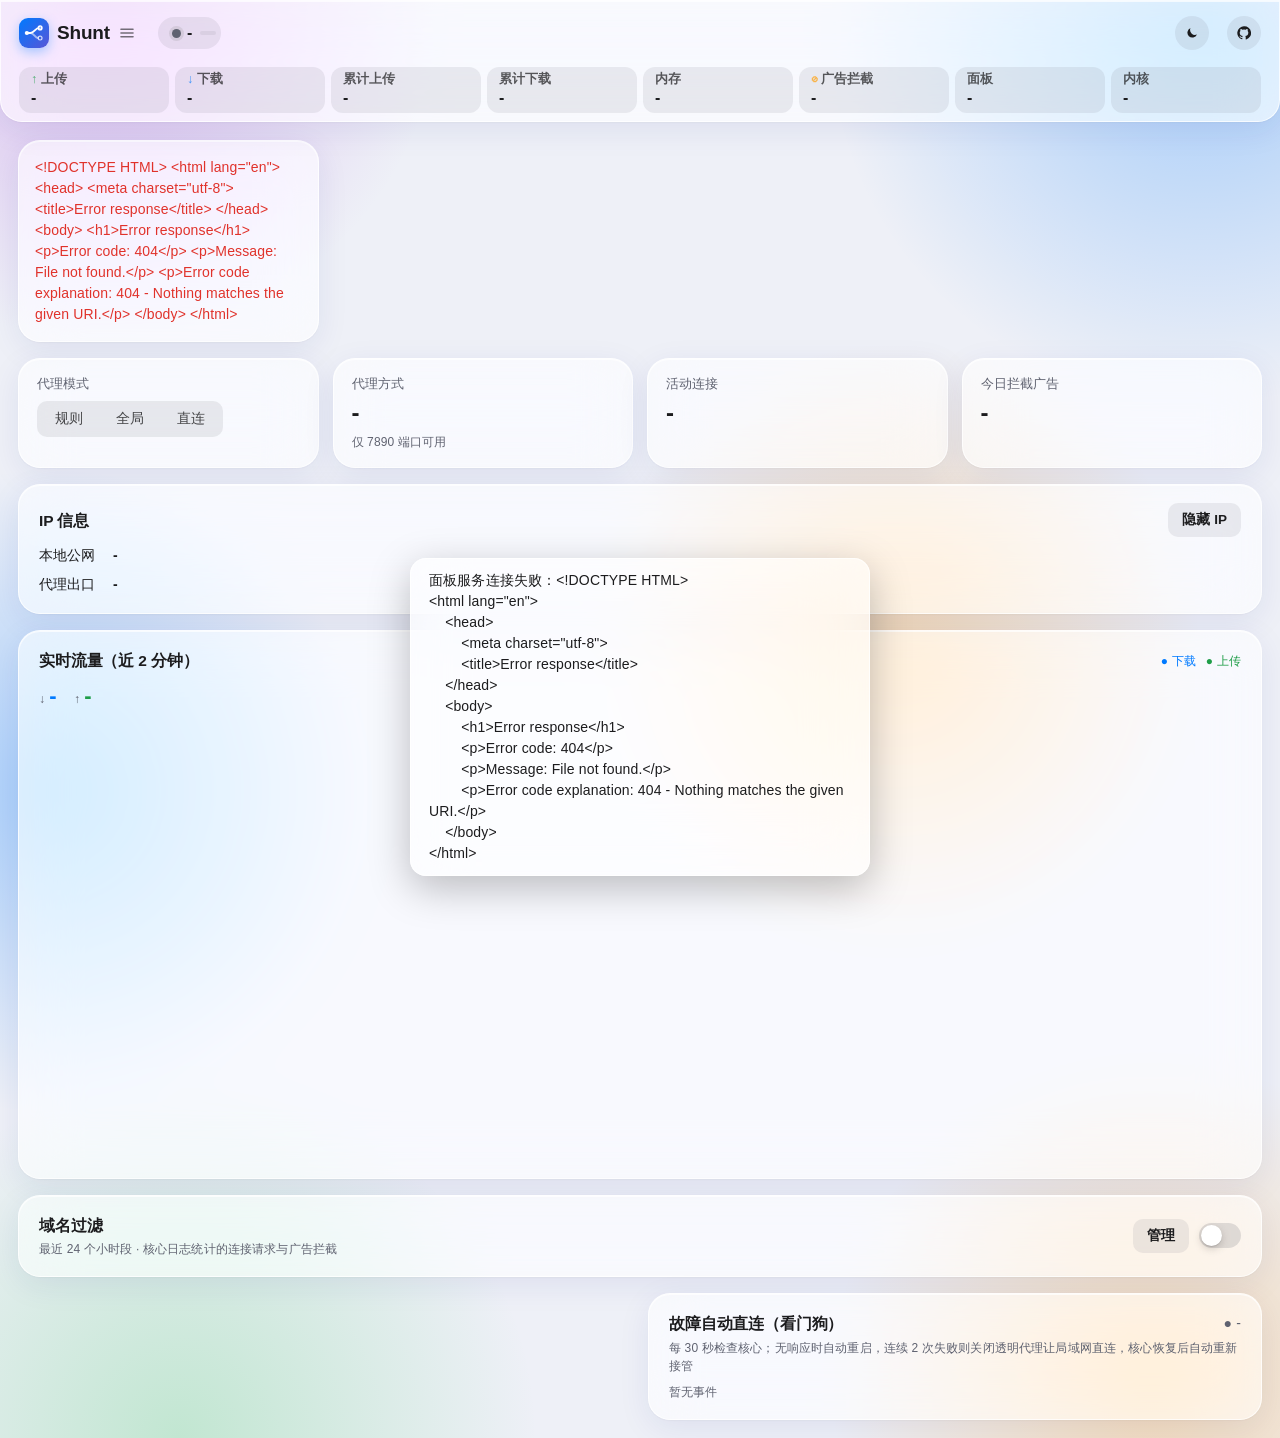
==== commit b1bd3f2e: "v8.4.12: 设置 → 外观 新增「界面布局」：经典（横向标签栏，含概览；手机底部导航 +「更多」）/ 抽屉菜单（新，默认），按设备保存在浏览器、切换立即生效；两种布局共用切页、#hash 直达、" ====
--- a/index.html
+++ b/index.html
@@ -331,7 +331,7 @@
   .hstats{order:4;flex:1 1 100%;margin-left:0}
   .hstats>.chip,.vchips .chip{flex:1 0 auto}.vchips{flex:2 0 auto;margin-left:0}
 }
-/* v10.3.4 手机端顶栏放大：图标 38px、Shunt 字样显示、启停按钮 / 状态胶囊 / 代理胶囊统一 40px 高（触控目标）、15px 字。
+/* v8.4.8 手机端顶栏放大：图标 38px、Shunt 字样显示、启停按钮 / 状态胶囊 / 代理胶囊统一 40px 高（触控目标）、15px 字。
    第一行 图标+Shunt … 主题 / GitHub，第二行 核心控制条铺满；很窄的屏幕（≤350px）按钮只留图标，不溢出 */
 @media (max-width:720px){
   .hrow{row-gap:8px}
@@ -354,7 +354,7 @@
   .corebox #h-mode{display:inline-flex;align-items:center;height:40px;padding:0 14px;border-radius:999px;font-size:15px;font-weight:600}
   .corebox #h-mode:empty{display:none}
 }
-/* v10.3.5 抽屉导航 + 顶栏统计卡不截断。所有宽度统一：点左上角 Shunt 图标（含文字）从左侧滑出抽屉，不再有横向标签栏 / 手机底部导航 */
+/* v8.4.9 抽屉导航 + 顶栏统计卡不截断。所有宽度统一：点左上角 Shunt 图标（含文字）从左侧滑出抽屉，不再有横向标签栏 / 手机底部导航 */
 .brand{border:0;background:none;color:var(--txt);font:inherit;font-size:19px;font-weight:800;letter-spacing:-.01em;cursor:pointer;
   min-height:44px;padding:3px 10px 3px 3px;margin-left:-3px;border-radius:14px;transition:background .15s}
 .brand:hover{background:var(--b2)}.brand:active{transform:scale(.98)}
@@ -418,9 +418,9 @@
 /* 手机上整页被撑宽的两处：被拦截域名排行里很长的域名溢出卡片、统计页「明细」两张表的网格最小列宽 300px 大于手机上卡片的宽度。
    内容比屏幕宽时手机浏览器会把整页缩小来装下它，所有东西都变小 */
 .dti .row>.sp{overflow-wrap:anywhere}
-/* v10.3.8 界面布局可选（设置 → 外观 → 界面布局，按设备保存）。html[data-layout] 由 <head> 内联脚本在首屏前设好，切换时由 setLayout 改。
-   经典布局：还原 v10.3.4 的横向标签栏（含概览）；手机（≤720px）上标签栏移到页面底部（概览 / 节点 / 连接 / 日志 +「更多」弹层）。
-   统计卡网格、顶栏大按钮、#hash 直达等 v10.3.5 之后的改进两种布局共用 */
+/* v8.4.12 界面布局可选（设置 → 外观 → 界面布局，按设备保存）。html[data-layout] 由 <head> 内联脚本在首屏前设好，切换时由 setLayout 改。
+   经典布局：还原 v8.4.8 的横向标签栏（含概览）；手机（≤720px）上标签栏移到页面底部（概览 / 节点 / 连接 / 日志 +「更多」弹层）。
+   统计卡网格、顶栏大按钮、#hash 直达等 v8.4.9 之后的改进两种布局共用 */
 #tabbar{display:flex;gap:2px;margin-top:8px;padding:3px;border-radius:13px;background:var(--segbg);overflow-x:auto;scrollbar-width:none;width:max-content;max-width:100%}
 #tabbar::-webkit-scrollbar{display:none}
 #tabbar button{flex:0 0 auto;background:none;border:0;color:var(--txt);opacity:.85;padding:8px 18px;border-radius:10px;cursor:pointer;font:inherit;font-size:16px;font-weight:600;transition:all .2s}
@@ -788,10 +788,6 @@
       <div class="mut small" style="margin-bottom:6px">每行一个：<code>IP 或 MAC = 名称</code>。未备注的设备会依次尝试 DHCP 租约、/etc/hosts、反向解析获取名称</div>
       <textarea id="dev-names" rows="4" placeholder="192.168.1.23 = 客厅电视&#10;AA:BB:CC:DD:EE:FF = 书房 NAS"></textarea>
       <div class="row" style="margin-top:8px"><span class="sp"></span><button class="btn" onclick="saveDevNames()">保存</button></div></div>
-    <div data-sg="net" class="card" id="dr-card"><h3>按设备分流</h3>
-      <div class="mut small" style="margin-bottom:8px">把某台设备的全部流量交给指定策略组、直连或拦截，优先于自定义规则和内置分流（仅「规则」模式生效，局域网访问、DNS 防绕过与广告拦截照常）。地址可填 IP、网段或 MAC；MAC 会按 ARP / DHCP 租约换算成当前 IP，设备换 IP 后约 1 分钟内自动更新。也可在「统计 → 按设备」里点 ⇄ 快速添加。</div>
-      <div class="row" style="margin-bottom:10px"><input id="dr-name" placeholder="名称（可留空）" style="width:120px" maxlength="40"><input id="dr-addr" placeholder="IP / 网段 / MAC" class="sp"><select id="dr-target"></select><button class="btn g hide" id="dr-cancel" onclick="drReset()">取消</button><button class="btn" id="dr-add" onclick="drSubmit()">添加</button></div>
-      <div class="tw"><table><thead><tr><th>设备</th><th>地址</th><th>目标</th><th>启用</th><th></th></tr></thead><tbody id="dr-list"></tbody></table></div></div>
     <div data-sg="net" class="card"><h3>订阅与分组</h3><div class="row">
       <span>订阅自动更新间隔</span><select id="sub-int"><option value="3600">1 小时</option><option value="21600">6 小时</option><option value="43200">12 小时</option><option value="86400">24 小时</option><option value="259200">3 天</option></select></div>
       <div class="row mt"><span class="sp mut small">地区分组、负载均衡、自定义策略组在「策略组」页设置</span><button class="btn g" onclick="go('策略组')">策略组</button><button class="btn" onclick="saveGroupOpts()">保存并应用</button></div></div>
@@ -973,7 +969,7 @@
 
 async function api(path,method='GET',body){
   const r=await fetch(path,{method,headers:{'X-Shunt':'1','Content-Type':'application/json'},body:body?JSON.stringify(body):undefined});
-  const t=await r.text();let j;try{j=t?JSON.parse(t):{}}catch{j={message:r.ok?t:t.replace(/<[^>]*>/g,' ').replace(/\s+/g,' ').trim().slice(0,200)}}  // 出错时反代 / 网关返回的 HTML 错误页：去标签截断，不把整页塞进提示
+  const t=await r.text();let j;try{j=t?JSON.parse(t):{}}catch{j={message:t}}
   if(!r.ok)throw new Error(j.message||('HTTP '+r.status));return j}
 const core=(p,m,b)=>api('/api/core'+p,m,b);
 
@@ -1283,10 +1279,7 @@
   return best?best.delay:undefined}
 // 负载均衡组没有单一的“当前节点”，组延迟取成员中最快的可用节点；成员都没测过时再用组自身的记录
 // 选择 / 自动测速 / 故障转移组的延迟 = 当前实际使用节点的延迟（组自身的记录很少更新，会忽有忽无）
-// 渲染节点页期间缓存每个节点的延迟：排序比较、超时过滤、圆点、卡片都要查，组嵌套时还会递归，上千节点时重复计算很多
-let _LD=null;
-function lastDelay(n,_d){if(_LD&&!_d){if(_LD.has(n))return _LD.get(n);const v=_lastDelay(n);_LD.set(n,v);return v}return _lastDelay(n,_d)}
-function _lastDelay(n,_d){const p=PROXIES[n];if(!p)return undefined;
+function lastDelay(n,_d){const p=PROXIES[n];if(!p)return undefined;
   if(p.all&&p.type!=='LoadBalance'&&p.type!=='Smart'&&p.now&&PROXIES[p.now]&&(_d||0)<5){const d=lastDelay(p.now,(_d||0)+1);if(d!==undefined)return d}
   if((p.type==='LoadBalance'||p.type==='Smart')&&(_d||0)<4){let best,tested=false;for(const m of (p.all||[])){const d=lastDelay(m,(_d||0)+1);if(d===undefined)continue;tested=true;if(d>0&&(best===undefined||d<best))best=d}
     if(tested)return best===undefined?0:best}
@@ -1309,13 +1302,11 @@
 // 分流组（YouTube / Google 等）在顶部「策略选择」里用下拉切换，下面不再重复显示卡片
 function policyOnly(g){return g!=='GLOBAL'&&g!==SEL&&g!==G_MANUAL&&PROXIES[g].type==='Selector'&&(PROXIES[g].all||[]).length>1}
 function saveOpen(){localStorage.setItem('mp_gopen',JSON.stringify(GOPEN))}
-function toggleG(i){const g=GL[i];GOPEN[g]=!gOpen(g);saveOpen();const el=document.getElementById('gc'+i);
-  if(GOPEN[g]&&el&&!el.querySelector('.gbody .grid'))renderGroups();else el?.classList.toggle('open',GOPEN[g])}
-function setAllOpen(v){GL.forEach(g=>GOPEN[g]=v);saveOpen();if(v)renderGroups();else document.querySelectorAll('.gcard').forEach(e=>e.classList.toggle('open',v))}
+function toggleG(i){const g=GL[i];GOPEN[g]=!gOpen(g);saveOpen();document.getElementById('gc'+i)?.classList.toggle('open',GOPEN[g])}
+function setAllOpen(v){GL.forEach(g=>GOPEN[g]=v);saveOpen();document.querySelectorAll('.gcard').forEach(e=>e.classList.toggle('open',v))}
 function gTag(g){const p=PROXIES[g],m=(STATE.group_meta||{})[g]||{};
   return `<span class="tag ${GTC[p.type]||''}">${esc(GT[p.type]||p.type)}</span>`+(m.kind==='custom'?'<span class="tag k-cus">自定义</span>':'')}
-function renderGroups(){_LD=new Map();try{_renderGroups()}finally{_LD=null}}
-function _renderGroups(){
+function renderGroups(){
   GL=groupOrder();GALL=[];
   const key=n=>{const d=lastDelay(n);return d===undefined?1e9-1:d<=0?1e9:d};
   renderNF();const filt=!!(NF.q||NF.r);
@@ -1325,25 +1316,23 @@
     const vis=filt?all0.filter(nfVisible):all0;if(filt&&!vis.length&&!(NF.q&&g.toLowerCase().includes(NF.q)))return '';
     const all=HIDEDEAD?vis.filter(n=>n===p.now||!isDead(n)):vis,hid=vis.length-all.length;
     const allH=all.filter(n=>hfVisible(n,p.now)),hidH=all.length-allH.length;
-    const ch=nowChain(g),dl=lastDelay(g),lb=p.type==='LoadBalance',open=gOpen(g);
-    // 收起的组不生成节点卡片（展开时再渲染）：几十个组 × 上千节点时，以前每次刷新都要生成几万个隐藏的元素
-    const pos=new Map();if(open)all0.forEach((n,k)=>{if(!pos.has(n))pos.set(n,k)});
+    const ch=nowChain(g),dl=lastDelay(g),lb=p.type==='LoadBalance';
     const sub=lb?`策略：<b>${esc(LBS[m.strategy]||m.strategy||'-')}</b>`:p.type==='Smart'?(p.fixed?'已固定 → <b>'+esc(p.fixed)+'</b>':'智能竞技：按延迟 / 丢包 / 速度打分'+(p.uselightgbm||p.useLightGBM?' + LightGBM':'')):ch.length?'→ <b>'+ch.map(esc).join(' → ')+'</b>':'';
     const nodesN=allH.filter(n=>!isGroup(n)).length,groupsN=allH.length-nodesN;
     const cnt=[nodesN?nodesN+' 个节点':'',groupsN?groupsN+' 个分组':'',hid?`<span class="bad">已隐藏 ${hid} 个超时</span>`:'',hidH?`<span class="bad">健康隐藏 ${hidH} 个</span>`:''].filter(Boolean).join(' · ');
     const pin=p.fixed?`<span class="tag pin" title="点击取消固定，恢复自动选择" onclick="event.stopPropagation();unfix(${i})">📌 已固定 ✕</span>`:'';
     const ico=p.icon?`<img class="gico" src="${esc(p.icon)}" alt="" onerror="this.remove()">`:'';
     const dots=allH.slice(0,80).map(n=>`<i class="${dcls(lastDelay(n))==='mut'?'':dcls(lastDelay(n))}"></i>`).join('');
-    return `<div class="card gcard ${open?'open':''}" id="gc${i}"><div class="ghead" onclick="toggleG(${i})">
+    return `<div class="card gcard ${gOpen(g)?'open':''}" id="gc${i}"><div class="ghead" onclick="toggleG(${i})">
       <span class="chev"><svg viewBox="0 0 24 24" fill="none" stroke="currentColor" stroke-width="3" stroke-linecap="round" stroke-linejoin="round"><path d="M9 5l7 7-7 7"/></svg></span>${ico}
       <div class="gt"><div class="gname">${esc(g)} ${gTag(g)} ${pin}</div><div class="gsub">${sub}${sub&&cnt?' · ':''}${cnt}</div><div class="dots">${dots}</div></div>
       ${dl!==undefined?`<span class="gdl ${dcls(dl)}"${lb?' title="成员中最快的可用节点"':''}>${lb&&dl>0?'最快 ':''}${dtxt(dl)}</span>`:''}
       <button class="btn g sm" onclick="event.stopPropagation();testGroup(${i},this)">测速</button></div>
-      <div class="gbody">${open?`<div class="grid" style="grid-template-columns:repeat(auto-fill,minmax(min(100%,178px),1fr));gap:10px">${allH.map(n=>{const j=pos.get(n),d=lastDelay(n),sg=isGroup(n);
+      <div class="gbody"><div class="grid" style="grid-template-columns:repeat(auto-fill,minmax(min(100%,178px),1fr));gap:10px">${allH.map(n=>{const j=all0.indexOf(n),d=lastDelay(n),sg=isGroup(n);
         const s2=sg?`<div class="sub2">${esc(GT[PROXIES[n].type]||'')}${PROXIES[n].now?' → '+esc(PROXIES[n].now):''}</div>`:'';
         const unh=hLevel(n)==='hidden'?`<button class="btn g sm" onclick="event.stopPropagation();unhideNode(${jsq(n)})">取消隐藏</button>`:'';
         return `<div class="node ${n===p.now&&!lb?'sel':''} ${lb?'lbm':''}" onclick="pick(${i},${j})" title="${esc(n)}">
-        <div class="n">${hIcon(n)}${sg?'📁 ':''}${esc(n)}</div>${s2}<div class="d"><span class="mut">${esc(sg?'分组':PROXIES[n]?.type||'')}</span> <span class="${dcls(d)}">${dtxt(d)}</span></div>${unh}</div>`}).join('')}</div>`:''}</div></div>`}).join('')||(filt?'<div class="card mut">没有匹配的节点</div>':'<div class="card mut">还没有节点，先去“订阅”添加订阅或导入节点</div>');
+        <div class="n">${hIcon(n)}${sg?'📁 ':''}${esc(n)}</div>${s2}<div class="d"><span class="mut">${esc(sg?'分组':PROXIES[n]?.type||'')}</span> <span class="${dcls(d)}">${dtxt(d)}</span></div>${unh}</div>`}).join('')}</div></div></div>`}).join('')||(filt?'<div class="card mut">没有匹配的节点</div>':'<div class="card mut">还没有节点，先去“订阅”添加订阅或导入节点</div>');
   $('#hidedead').classList.toggle('on',HIDEDEAD);$('#hidedead').textContent=HIDEDEAD?'显示超时':'隐藏超时';
   renderPolicies()}
 function renderPolicies(){const sel=GL.filter(g=>g!=='GLOBAL'&&PROXIES[g].type==='Selector'&&(PROXIES[g].all||[]).length>1);
@@ -1597,8 +1586,7 @@
 let prevConn=new Map(),_prevConnT=0;
 let _lastConnRender=0;
 function renderConns(list){const f=$('#c-filter').value.toLowerCase();const now=Date.now();
-  // 先把开始时间解析成数字再排序：比较函数里 new Date() 每秒要解析 n·log n 次（几千条连接时上万次）
-  const ts=new Map(list.map(c=>[c,Date.parse(c.start)||0]));list.sort((a,b)=>ts.get(b)-ts.get(a));
+  list.sort((a,b)=>new Date(b.start)-new Date(a.start));
   // 速率基线每次拉取都更新，按实际时间差折算成 /s（退避跳过几秒也不会偏大）；DOM 全量重绘降频到每 2 秒。
   // 基线表每次用本轮的连接重建：已关闭连接的记录随之丢弃，连接页开几个小时也不会越积越多
   const rates=new Map(),next=new Map(),dt=_prevConnT?Math.max(1,(now-_prevConnT)/1000):1;
@@ -1608,7 +1596,7 @@
   _lastConnRender=now;
   $('#conns').innerHTML=list.filter(c=>!f||(JSON.stringify(c)+dname(c.metadata?.sourceIP)).toLowerCase().includes(f)).slice(0,300).map(c=>{const m=c.metadata||{};
     const r=rates.get(c.id),ds=r[0],us=r[1];
-    const host=(m.host||m.sniffHost||m.destinationIP)+':'+m.destinationPort;const sec=Math.floor((now-ts.get(c))/1000);
+    const host=(m.host||m.sniffHost||m.destinationIP)+':'+m.destinationPort;const sec=Math.floor((now-new Date(c.start))/1000);
     return `<tr><td class="w ch" title="${esc(host)}">${esc(host)}</td><td>${devCell(m.sourceIP)}</td><td>${esc(m.network)}</td><td class="cr" title="${esc(c.rule+(c.rulePayload?' '+c.rulePayload:''))}">${esc(c.rule)}${c.rulePayload?' <span class="mut">'+esc(c.rulePayload.length>40?c.rulePayload.slice(0,40)+'…':c.rulePayload)+'</span>':''}</td>
     <td class="w cc" title="${esc((c.chains||[]).slice().reverse().join(' → '))}">${esc((c.chains||[]).slice().reverse().join(' → '))}</td><td>${fmt(ds)}/s</td><td>${fmt(us)}/s</td><td>${fmt(c.download)}</td>
     <td>${sec<60?sec+'s':Math.floor(sec/60)+'m'}</td><td><button class="btn g sm" onclick="closeConn(${jsq(c.id)})">断开</button></td></tr>`}).join('')||'<tr><td class="mut" colspan="10">暂无连接</td></tr>'}
@@ -1623,7 +1611,7 @@
   $('#st-month').textContent=fmt(m.up)+' / '+fmt(m.down);$('#st-month-sum').textContent=fmt((m.up||0)+(m.down||0));
   document.querySelectorAll('#st-period button').forEach(b=>{b.classList.toggle('on',b.dataset.p===ST_P);b.onclick=()=>{ST_P=b.dataset.p;loadStats()}});
   const p=STATS[ST_P]||{},arp=STATS.arp||{};
-  $('#st-dev').innerHTML=(p.dev||[]).map(([n,u,d])=>`<tr><td class="w">${devCell(n)}${!dname(n)&&arp[n]?'<div class="mut" style="font-size:11px">'+esc(arp[n])+'</div>':''}</td><td>${fmt(u)}</td><td>${fmt(d)}</td><td>${fmt(u+d)} <button class="icon" style="font-size:12px;padding:0 6px;margin-left:4px" title="设置备注" onclick="editDev(${jsq(n)})">✎</button><button class="icon" style="font-size:12px;padding:0 6px" title="按设备分流：设为策略组 / 直连 / 拦截" onclick="drQuick(${jsq(n)})">⇄</button></td></tr>`).join('')||'<tr><td class="mut">暂无数据</td></tr>';
+  $('#st-dev').innerHTML=(p.dev||[]).map(([n,u,d])=>`<tr><td class="w">${devCell(n)}${!dname(n)&&arp[n]?'<div class="mut" style="font-size:11px">'+esc(arp[n])+'</div>':''}</td><td>${fmt(u)}</td><td>${fmt(d)}</td><td>${fmt(u+d)} <button class="icon" style="font-size:12px;padding:0 6px;margin-left:4px" title="设置备注" onclick="editDev(${jsq(n)})">✎</button></td></tr>`).join('')||'<tr><td class="mut">暂无数据</td></tr>';
   $('#st-node').innerHTML=(p.node||[]).map(([n,u,d])=>`<tr><td class="w">${esc(n)}</td><td>${fmt(u)}</td><td>${fmt(d)}</td><td>${fmt(u+d)}</td></tr>`).join('')||'<tr><td class="mut">暂无数据</td></tr>';
   drawDays()}
 function drawDays(){const c=$('#daychart');if(!c||c.offsetParent===null||!STATS)return;const r=devicePixelRatio,w=c.width=c.clientWidth*r,h=c.height=180*r,x=c.getContext('2d');
@@ -1696,7 +1684,7 @@
   loadSysopt();$('#pv').textContent='当前 v'+(STATE.panel_version||'-');$('#cv').textContent='当前 '+(STATE.version||'-');
   if(!CORE_POLL)api('/api/coreupdate/status').then(j=>{if(j.busy)corePoll()}).catch(()=>{});if(document.activeElement!==$('#gh-proxy'))$('#gh-proxy').value=STATE.gh_proxy||'';
   segv('#log-limit',STATE.log_limit,v=>saveSettings({log_limit:+v},'日志上限已设为 '+v+' MB').then(renderSettings).catch(()=>{}));
-  await loadDevs();$('#dev-names').value=Object.entries(STATE.devices||{}).map(([k,v])=>k+' = '+v).join('\n');renderDR()}
+  await loadDevs();$('#dev-names').value=Object.entries(STATE.devices||{}).map(([k,v])=>k+' = '+v).join('\n')}
 function renderTunForm(){const t=TUNF;segv('#tun-stack',t.stack,v=>{TUNF.stack=v;renderTunForm()});$('#tun-dev').value=t.device||'Meta';
   $('#tun-ar').checked=!!t.auto_redirect;$('#tun-ar').onchange=e=>TUNF.auto_redirect=e.target.checked;
   $('#tun-sr').checked=!!t.strict_route;$('#tun-sr').onchange=e=>TUNF.strict_route=e.target.checked;
@@ -1795,8 +1783,7 @@
   const st=j.running?'检查中…':(j.last_run?('上次：'+new Date(j.last_run*1000).toLocaleString('zh-CN',{hour12:false,month:'2-digit',day:'2-digit',hour:'2-digit',minute:'2-digit'})):'未运行过');
   $('#hc-status').textContent='健康检查：'+(c.enabled?'已启用':'未启用')+'，'+st}catch(e){}}
 async function saveHealthCfg(){try{const j=await api('/api/health/cfg','PUT',{enabled:$('#hc-enabled').checked,time:$('#hc-time').value,warn_days:+$('#hc-warn').value,hide_days:+$('#hc-hide').value});if(!j.ok)toast(j.message||'保存失败');fillHealthCfg()}catch(e){toast(e.message)}}
-let HC_POLL=0;  // 只保留一个轮询：连点「立即检查」以前会叠加多个 3 秒定时器
-async function runHealthCheck(){try{toast('开始检查…');const j=await api('/api/health/check','POST');toast(j.message);clearInterval(HC_POLL);const poll=HC_POLL=setInterval(async()=>{try{const s=await api('/api/health/status');fillHealthCfg();if(!s.running){clearInterval(poll);if(TAB==='节点')loadProxies()}}catch(e){clearInterval(poll)}},3000)}catch(e){toast(e.message)}}
+async function runHealthCheck(){try{toast('开始检查…');const j=await api('/api/health/check','POST');toast(j.message);const poll=setInterval(async()=>{try{const s=await api('/api/health/status');fillHealthCfg();if(!s.running){clearInterval(poll);if(TAB==='节点')loadProxies()}}catch(e){clearInterval(poll)}},3000)}catch(e){toast(e.message)}}
 async function loadHistory(){try{const h=await api('/api/history');
   $('#hist').innerHTML=h.map(x=>`<div class="row ev" style="padding:6px 0"><span class="mut" style="min-width:118px">${new Date(x.t*1000).toLocaleString('zh-CN',{hour12:false,month:'2-digit',day:'2-digit',hour:'2-digit',minute:'2-digit'})}</span><span class="sp">修改前：${x.changed.map(esc).join('、')}</span><button class="btn g sm" onclick="restoreHist(${jsq(x.id)})">恢复</button></div>`).join('')||'<span class="mut">还没有快照</span>'}catch(e){}}
 async function restoreHist(id){if(!confirm('恢复到这份快照？当前设置会先保存为新快照。'))return;try{toast('正在校验并应用…');const j=await api('/api/history','POST',{id});toast(j.message);await loadState();renderSettings()}catch(e){toast(e.message)}}
@@ -1956,7 +1943,7 @@
 // 设置扩展
 function fillSettings(){$('#bypass').value=(STATE.bypass||[]).join('\n');$('#tests').value=(STATE.tests||[]).map(t=>t.name+'|'+t.url).join('\n');
   $('#sub-int').value=String(STATE.sub_interval||86400);
-  $('#tg-token').value=STATE.tg_token||'';$('#tg-chat').value=STATE.tg_chat||'';renderDR()}
+  $('#tg-token').value=STATE.tg_token||'';$('#tg-chat').value=STATE.tg_chat||''}
 async function saveSettings(o,msg){try{toast('保存中…');const j=await api('/api/settings','PUT',o);toast(msg||j.message);await loadState();fillSettings()}catch(e){toast(e.message);throw e}}
 function saveBypass(){saveSettings({bypass:$('#bypass').value.split('\n').map(s=>s.trim()).filter(Boolean)},'绕过设备已生效').catch(()=>{})}
 function saveTests(){const t=$('#tests').value.split('\n').map(l=>l.split('|')).filter(a=>a.length>=2&&a[1].trim().startsWith('http')).map(a=>({name:a[0].trim(),url:a.slice(1).join('|').trim()}));
@@ -1978,47 +1965,6 @@
 // 切回前台时立即刷新一次
 document.addEventListener('visibilitychange',()=>{if(document.hidden||$('#app').classList.contains('hide'))return;_skip=0;tick();loadState().catch(()=>{});if(TAB==='节点')loadProxies()});
 start();  // 不再需要登录
-// 按设备分流：设备 → 策略组 / 直连 / 拦截（data.json 的 device_routes，经 /api/settings 保存）
-const DR_T={DIRECT:'直连',REJECT:'拦截'},DR_MAC=/^([0-9a-f]{2}[:-]){5}[0-9a-f]{2}$/i;let DR_EDIT=-1;
-const drList=()=>(STATE.device_routes||[]).map(e=>Object.assign({},e));
-const drTargets=()=>(STATE.groups||[]).concat(['DIRECT','REJECT']);
-const drTname=t=>DR_T[t]||t;
-const drMac=m=>String(m||'').toLowerCase().replace(/-/g,':');
-function drOpts(sel){const ts=drTargets();if(sel&&!ts.includes(sel))ts.unshift(sel);return ts.map(g=>`<option value="${esc(g)}"${g===sel?' selected':''}>${esc(drTname(g))}</option>`).join('')}
-// IPv4 网段包含判断（IPv6 只比较完全相同）
-function drIn(ip,net){const v4=x=>{const p=String(x).split('.');return p.length===4&&p.every(y=>/^\d+$/.test(y)&&+y<256)?p.reduce((a,y)=>a*256+(+y),0):null};
-  const [n,l]=String(net).split('/'),a=v4(ip),b=v4(n);if(a===null||b===null)return String(ip).toLowerCase()===String(net).toLowerCase().replace(/\/128$/,'');
-  const len=l===undefined?32:+l;if(!(len>=0&&len<=32))return false;const k=2**(32-len);return Math.floor(a/k)===Math.floor(b/k)}
-// MAC 条目当前对应的 IP（来自设备名单）
-const drIps=e=>e.mac?Object.entries(DEVS||{}).filter(([ip,v])=>drMac(v.mac)===drMac(e.mac)).map(([ip])=>ip):[e.ip];
-function drBypassed(e){const bl=STATE.bypass||[],ips=drIps(e),macs=e.mac?[drMac(e.mac)]:ips.map(ip=>drMac(DEVS[ip]?.mac)).filter(Boolean);
-  return bl.some(b=>DR_MAC.test(b)?macs.includes(drMac(b)):ips.some(ip=>ip&&!ip.includes('/')&&drIn(ip,b))||(!e.mac&&e.ip===b))}
-function renderDR(){if(!$('#dr-list'))return;const ts=drTargets(),l=drList();
-  if(document.activeElement!==$('#dr-target'))$('#dr-target').innerHTML=drOpts(DR_EDIT>=0?(l[DR_EDIT]||{}).target:$('#dr-target').value||ts[0]);
-  $('#dr-list').innerHTML=l.map((e,i)=>{const ips=e.mac?drIps(e):[],miss=!ts.includes(e.target),bp=drBypassed(e);
-    const addr=e.mac?`${esc(e.mac)}<div class="mut" style="font-size:11px">${ips.length?'当前 '+ips.map(esc).join('、'):'当前未发现该设备'}</div>`:esc(e.ip);
-    const note=(miss?'<div class="bad small">策略组不存在，暂不生效</div>':'')+(bp?'<div class="warn small">已在「绕过设备」中，流量不经过核心，此设置不生效</div>':'');
-    return `<tr><td class="w">${esc(e.name||'')}</td><td class="w">${addr}</td><td class="w">${esc(drTname(e.target))}${note}</td>
-      <td><label class="sw sm"><input type="checkbox"${e.enabled!==false?' checked':''} onchange="drToggle(${i},this.checked)"><span></span></label></td>
-      <td style="text-align:right;white-space:nowrap"><button class="btn g sm" onclick="drEdit(${i})">编辑</button><button class="btn r sm" onclick="drDel(${i})">删除</button></td></tr>`}).join('')||'<tr><td class="mut" colspan="5">暂无，添加后该设备的流量按所选目标走</td></tr>'}
-async function drSave(l){try{await saveSettings({device_routes:l})}catch(e){return false}renderDR();return true}
-function drReset(){DR_EDIT=-1;$('#dr-name').value='';$('#dr-addr').value='';$('#dr-add').textContent='添加';$('#dr-cancel').classList.add('hide');renderDR()}
-async function drSubmit(){const a=$('#dr-addr').value.trim(),t=$('#dr-target').value;if(!a)return toast('请填写 IP、网段或 MAC');if(!t)return toast('请选择目标');
-  const e={name:$('#dr-name').value.trim(),ip:'',mac:'',target:t,enabled:true};if(DR_MAC.test(a))e.mac=drMac(a);else e.ip=a;
-  const l=drList();if(DR_EDIT>=0&&l[DR_EDIT]){e.enabled=l[DR_EDIT].enabled!==false;l[DR_EDIT]=e}else l.push(e);
-  if(await drSave(l))drReset()}
-function drEdit(i){const e=drList()[i];if(!e)return;DR_EDIT=i;$('#dr-name').value=e.name||'';$('#dr-addr').value=e.mac||e.ip||'';
-  $('#dr-add').textContent='保存';$('#dr-cancel').classList.remove('hide');renderDR();$('#dr-addr').focus()}
-// 删除正在编辑的条目前面的一条时，编辑序号跟着前移（保存失败时还原）：以前不调整，点「保存」会覆盖掉后面一条、正在编辑的那条不变；
-// 删除的正是正在编辑的条目时清空表单（以前表单还留着，点「保存」会把刚删的又加回来）
-async function drDel(i){const l=drList();if(!l[i]||!confirm(`删除「${l[i].name||l[i].ip||l[i].mac}」的分流设置？`))return;l.splice(i,1);
-  const e=DR_EDIT;if(e===i)DR_EDIT=-1;else if(e>i)DR_EDIT=e-1;if(!await drSave(l)){DR_EDIT=e;return}if(e===i)drReset()}
-function drToggle(i,on){const l=drList();if(!l[i])return;l[i].enabled=on;drSave(l)}
-// 从设备列表快速设置：已有条目则编辑，否则预填名称和地址（有 MAC 用 MAC，换 IP 也跟着走）
-function drQuick(ip){go('设置');setTimeout(()=>{if(SG!=='net'){SG='net';localStorage.setItem('mp_sg',SG);renderSG()}
-  const mac=drMac(DEVS[ip]?.mac),i=drList().findIndex(e=>(mac&&drMac(e.mac)===mac)||e.ip===ip);
-  if(i>=0)drEdit(i);else{drReset();$('#dr-name').value=dname(ip)||'';$('#dr-addr').value=mac||ip}
-  $('#dr-card').scrollIntoView({block:'center'});$('#dr-target').focus()},200)}
 // 版本备份/恢复（设置 → 备份与更新）
 function fmtSize(b){if(b<1024)return b+" B";if(b<1048576)return (b/1024).toFixed(1)+" KB";return (b/1048576).toFixed(1)+" MB"}
 function fmtTime(ts){var d=new Date(ts*1000);return d.getFullYear()+"/"+String(d.getMonth()+1).padStart(2,"0")+"/"+String(d.getDate()).padStart(2,"0")+" "+String(d.getHours()).padStart(2,"0")+":"+String(d.getMinutes()).padStart(2,"0")}
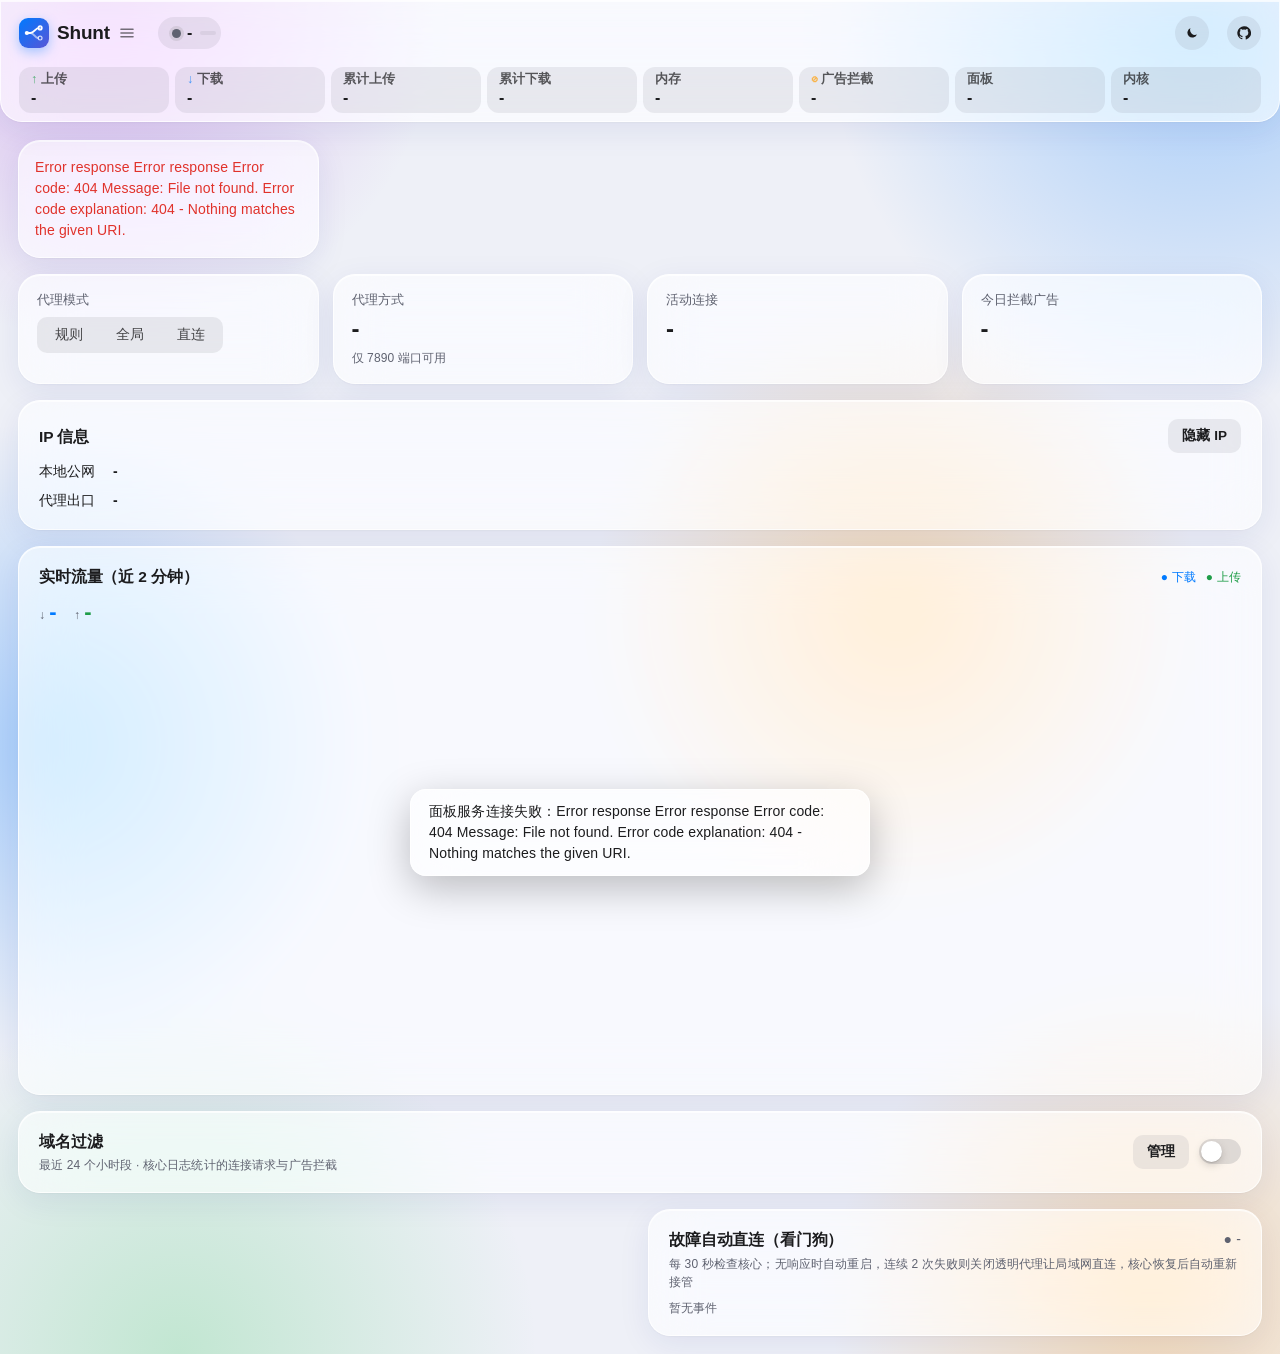
==== commit c4c8f666: "v10.3.9: 经典布局还原成旧版（v7.6.x）样子：顶部一行紧凑统计小块 + 圆角半透明横向标签栏（当前页浅色胶囊高亮），手机上也用顶部标签栏、去掉底部栏和「更多」，放不下换行不截断；标签项与菜" ====
--- a/index.html
+++ b/index.html
@@ -331,7 +331,7 @@
   .hstats{order:4;flex:1 1 100%;margin-left:0}
   .hstats>.chip,.vchips .chip{flex:1 0 auto}.vchips{flex:2 0 auto;margin-left:0}
 }
-/* v8.4.8 手机端顶栏放大：图标 38px、Shunt 字样显示、启停按钮 / 状态胶囊 / 代理胶囊统一 40px 高（触控目标）、15px 字。
+/* v10.3.4 手机端顶栏放大：图标 38px、Shunt 字样显示、启停按钮 / 状态胶囊 / 代理胶囊统一 40px 高（触控目标）、15px 字。
    第一行 图标+Shunt … 主题 / GitHub，第二行 核心控制条铺满；很窄的屏幕（≤350px）按钮只留图标，不溢出 */
 @media (max-width:720px){
   .hrow{row-gap:8px}
@@ -354,7 +354,7 @@
   .corebox #h-mode{display:inline-flex;align-items:center;height:40px;padding:0 14px;border-radius:999px;font-size:15px;font-weight:600}
   .corebox #h-mode:empty{display:none}
 }
-/* v8.4.9 抽屉导航 + 顶栏统计卡不截断。所有宽度统一：点左上角 Shunt 图标（含文字）从左侧滑出抽屉，不再有横向标签栏 / 手机底部导航 */
+/* v10.3.5 抽屉导航 + 顶栏统计卡不截断。所有宽度统一：点左上角 Shunt 图标（含文字）从左侧滑出抽屉，不再有横向标签栏 / 手机底部导航 */
 .brand{border:0;background:none;color:var(--txt);font:inherit;font-size:19px;font-weight:800;letter-spacing:-.01em;cursor:pointer;
   min-height:44px;padding:3px 10px 3px 3px;margin-left:-3px;border-radius:14px;transition:background .15s}
 .brand:hover{background:var(--b2)}.brand:active{transform:scale(.98)}
@@ -418,35 +418,28 @@
 /* 手机上整页被撑宽的两处：被拦截域名排行里很长的域名溢出卡片、统计页「明细」两张表的网格最小列宽 300px 大于手机上卡片的宽度。
    内容比屏幕宽时手机浏览器会把整页缩小来装下它，所有东西都变小 */
 .dti .row>.sp{overflow-wrap:anywhere}
-/* v8.4.12 界面布局可选（设置 → 外观 → 界面布局，按设备保存）。html[data-layout] 由 <head> 内联脚本在首屏前设好，切换时由 setLayout 改。
-   经典布局：还原 v8.4.8 的横向标签栏（含概览）；手机（≤720px）上标签栏移到页面底部（概览 / 节点 / 连接 / 日志 +「更多」弹层）。
-   统计卡网格、顶栏大按钮、#hash 直达等 v8.4.9 之后的改进两种布局共用 */
-#tabbar{display:flex;gap:2px;margin-top:8px;padding:3px;border-radius:13px;background:var(--segbg);overflow-x:auto;scrollbar-width:none;width:max-content;max-width:100%}
-#tabbar::-webkit-scrollbar{display:none}
-#tabbar button{flex:0 0 auto;background:none;border:0;color:var(--txt);opacity:.85;padding:8px 18px;border-radius:10px;cursor:pointer;font:inherit;font-size:16px;font-weight:600;transition:all .2s}
+/* v10.3.8 界面布局可选（设置 → 外观 → 界面布局，按设备保存）。html[data-layout] 由 <head> 内联脚本在首屏前设好，切换时由 setLayout 改。
+   抽屉布局：v10.3.5 起的统计卡网格 + 左侧抽屉，不变。
+   v10.3.9 经典布局：按 v7.6.x 的样子还原——顶部一行紧凑统计小块（小标签 + 粗数值，按内容宽度排开）、下面一条圆角半透明横向标签栏（当前页浅色胶囊高亮）；
+   手机上标签栏也在顶部（不再有底部栏 /「更多」）。统计块和标签都是放不下就换行，不横向滚动、不截断 */
+#tabbar{display:flex;flex-wrap:wrap;gap:2px;margin-top:8px;padding:3px;border-radius:13px;background:var(--segbg);width:max-content;max-width:100%;overflow:visible}
+#tabbar button{flex:0 0 auto;background:none;border:0;color:var(--txt);opacity:.85;padding:8px 18px;border-radius:10px;cursor:pointer;font:inherit;font-size:16px;font-weight:600;line-height:1.25;white-space:nowrap;transition:all .2s}
 #tabbar button:hover{opacity:1}
 #tabbar button.on{background:var(--segon);color:var(--segtxt);opacity:1;font-weight:800;box-shadow:0 2px 8px rgba(0,0,0,.12)}
-#tabbar button:focus-visible,#more-sheet button:focus-visible,.lyopts button:focus-visible{outline:2.5px solid var(--pri);outline-offset:2px}
-#tabbar .ico{display:none}#tabbar .more{display:none}
-html:not([data-layout=classic]) #tabbar,html:not([data-layout=classic]) #more-sheet{display:none!important}
+#tabbar button:focus-visible,.lyopts button:focus-visible{outline:2.5px solid var(--pri);outline-offset:2px}
+html:not([data-layout=classic]) #tabbar{display:none!important}
 html[data-layout=classic] .brand .bmenu,html[data-layout=classic] .brand .bpage{display:none}
-#more-sheet{position:fixed;inset:0;z-index:60;background:rgba(0,0,0,.35);display:flex;align-items:flex-end}
-#more-sheet.hide{display:none}
-#more-sheet .sheet{width:100%;padding:14px 14px calc(14px + env(safe-area-inset-bottom));border-radius:20px 20px 0 0;display:grid;grid-template-columns:repeat(3,1fr);gap:8px}
-#more-sheet button{border:1px solid var(--line);background:var(--b2);color:var(--txt);border-radius:14px;padding:14px 6px;min-height:52px;font:inherit;font-size:15px;font-weight:600;cursor:pointer}
-#more-sheet button.on{background:var(--pri);color:#fff;border-color:var(--pri)}
+html[data-layout=classic] .hrow>.hstats{display:flex;flex-wrap:wrap;gap:6px;grid-template-columns:none;overflow:visible}
+html[data-layout=classic] .hstats .vchips{display:contents}
+html[data-layout=classic] .hstats .chip{flex:0 0 auto;min-width:100px;padding:5px 13px;border-radius:12px;justify-content:center;letter-spacing:normal}
+html[data-layout=classic] .hstats .chip .k{font-size:12.5px;white-space:nowrap;overflow:visible;text-overflow:clip}
+html[data-layout=classic] .hstats .chip b{font-size:16px;white-space:nowrap;overflow:visible;text-overflow:clip}
 @media (max-width:720px){
-  #tabbar{width:100%}#tabbar button{font-size:14.5px;padding:6px 12px}
-  #tabbar.bottom{position:fixed;left:8px;right:8px;bottom:calc(8px + env(safe-area-inset-bottom));z-index:50;margin:0;width:auto;max-width:none;display:grid;grid-template-columns:repeat(5,minmax(0,1fr));
-    border-radius:20px;padding:5px;background:var(--card);border:1px solid var(--card-b);box-shadow:0 10px 30px rgba(0,0,0,.25);-webkit-backdrop-filter:blur(28px) saturate(180%);backdrop-filter:blur(28px) saturate(180%)}
-  #tabbar.bottom button{display:flex;flex-direction:column;align-items:center;justify-content:center;gap:2px;min-width:0;min-height:52px;padding:6px 0 4px;font-size:12px;border-radius:14px}
-  #tabbar.bottom button span{max-width:100%;overflow:hidden;text-overflow:ellipsis;white-space:nowrap;padding:0 2px}
-  #tabbar.bottom button.np{display:none}#tabbar.bottom .more{display:flex}
-  #tabbar.bottom .ico{display:block;width:22px;height:22px}
-  body.hasbn main{padding-bottom:calc(84px + env(safe-area-inset-bottom))}
+  #tabbar{width:100%}#tabbar button{flex:1 0 auto;font-size:14.5px;padding:8px 11px}
+  html[data-layout=classic] .hrow>.hstats{gap:5px}
+  html[data-layout=classic] .hstats .chip{flex:1 0 auto;min-width:0;padding:4px 8px;border-radius:10px}
+  html[data-layout=classic] .hstats .chip .k{font-size:11px}html[data-layout=classic] .hstats .chip b{font-size:13px}
 }
-@media (min-width:721px) and (max-width:1100px) and (hover:none) and (pointer:coarse){#tabbar{padding:4px;border-radius:15px}#tabbar button{font-size:18px;padding:11px 20px;border-radius:12px}}
-html.dsk #tabbar{flex-wrap:wrap;overflow:visible}html.dsk #tabbar button{font-size:24px;padding:16px 26px}  /* 「桌面版网站」下标签放大后一行放不下：换行显示，不用左右滑 */
 /* 设置页「界面布局」单选 */
 .lyopts{display:grid;grid-template-columns:repeat(auto-fit,minmax(min(100%,220px),1fr));gap:10px}
 .lyopts button{position:relative;display:flex;flex-direction:column;align-items:flex-start;gap:4px;min-height:64px;padding:12px 14px 12px 42px;border:1.5px solid var(--line);border-radius:14px;
@@ -465,7 +458,6 @@
   <nav class="dnav" id="nav" aria-label="页面"></nav>
   <div class="dfoot" id="d-foot"></div>
 </aside>
-<div id="more-sheet" class="hide" onclick="if(event.target===this)closeMore()"><div class="sheet glass" id="more-list" role="dialog" aria-modal="true" aria-label="更多页面"></div></div>
 <div id="app" class="hide">
 <header class="glass">
   <div class="hrow">
@@ -788,6 +780,10 @@
       <div class="mut small" style="margin-bottom:6px">每行一个：<code>IP 或 MAC = 名称</code>。未备注的设备会依次尝试 DHCP 租约、/etc/hosts、反向解析获取名称</div>
       <textarea id="dev-names" rows="4" placeholder="192.168.1.23 = 客厅电视&#10;AA:BB:CC:DD:EE:FF = 书房 NAS"></textarea>
       <div class="row" style="margin-top:8px"><span class="sp"></span><button class="btn" onclick="saveDevNames()">保存</button></div></div>
+    <div data-sg="net" class="card" id="dr-card"><h3>按设备分流</h3>
+      <div class="mut small" style="margin-bottom:8px">把某台设备的全部流量交给指定策略组、直连或拦截，优先于自定义规则和内置分流（仅「规则」模式生效，局域网访问、DNS 防绕过与广告拦截照常）。地址可填 IP、网段或 MAC；MAC 会按 ARP / DHCP 租约换算成当前 IP，设备换 IP 后约 1 分钟内自动更新。也可在「统计 → 按设备」里点 ⇄ 快速添加。</div>
+      <div class="row" style="margin-bottom:10px"><input id="dr-name" placeholder="名称（可留空）" style="width:120px" maxlength="40"><input id="dr-addr" placeholder="IP / 网段 / MAC" class="sp"><select id="dr-target"></select><button class="btn g hide" id="dr-cancel" onclick="drReset()">取消</button><button class="btn" id="dr-add" onclick="drSubmit()">添加</button></div>
+      <div class="tw"><table><thead><tr><th>设备</th><th>地址</th><th>目标</th><th>启用</th><th></th></tr></thead><tbody id="dr-list"></tbody></table></div></div>
     <div data-sg="net" class="card"><h3>订阅与分组</h3><div class="row">
       <span>订阅自动更新间隔</span><select id="sub-int"><option value="3600">1 小时</option><option value="21600">6 小时</option><option value="43200">12 小时</option><option value="86400">24 小时</option><option value="259200">3 天</option></select></div>
       <div class="row mt"><span class="sp mut small">地区分组、负载均衡、自定义策略组在「策略组」页设置</span><button class="btn g" onclick="go('策略组')">策略组</button><button class="btn" onclick="saveGroupOpts()">保存并应用</button></div></div>
@@ -849,7 +845,7 @@
       <div class="row mt"><span class="sp"></span><button class="btn g" onclick="tgTest()">发送测试</button><button class="btn" onclick="saveTg()">保存</button></div></div>
     <div data-sg="look" class="card" id="ly-card"><h3>界面布局</h3><div class="mut small" style="margin:-4px 0 12px">只保存在当前浏览器，手机和电脑可以分别选择；选择后立即生效</div>
       <div class="lyopts" id="ly-opts" role="radiogroup" aria-label="界面布局">
-        <button type="button" role="radio" aria-checked="false" data-ly="classic" onclick="setLayout('classic')"><b>经典（横向标签栏）</b><span>顶部横排页面标签，含「概览」；手机上为底部导航栏 +「更多」</span></button>
+        <button type="button" role="radio" aria-checked="false" data-ly="classic" onclick="setLayout('classic')"><b>经典（横向标签栏）</b><span>顶部紧凑统计条 + 横排页面标签（含「概览」），手机上也在顶部，放不下自动换行</span></button>
         <button type="button" role="radio" aria-checked="false" data-ly="drawer" onclick="setLayout('drawer')"><b>抽屉菜单（新）</b><span>点左上角 Shunt 图标从左侧滑出菜单，概览为主页</span></button>
       </div></div>
     <div data-sg="look" class="card"><h3>主题</h3><div class="mut small" style="margin:-4px 0 12px">只保存在当前浏览器，每台设备可以用不同主题</div><div class="skins" id="skins"></div></div>
@@ -969,16 +965,15 @@
 
 async function api(path,method='GET',body){
   const r=await fetch(path,{method,headers:{'X-Shunt':'1','Content-Type':'application/json'},body:body?JSON.stringify(body):undefined});
-  const t=await r.text();let j;try{j=t?JSON.parse(t):{}}catch{j={message:t}}
+  const t=await r.text();let j;try{j=t?JSON.parse(t):{}}catch{j={message:r.ok?t:t.replace(/<[^>]*>/g,' ').replace(/\s+/g,' ').trim().slice(0,200)}}  // 出错时反代 / 网关返回的 HTML 错误页：去标签截断，不把整页塞进提示
   if(!r.ok)throw new Error(j.message||('HTTP '+r.status));return j}
 const core=(p,m,b)=>api('/api/core'+p,m,b);
 
 // 导航有两种布局（设置 → 外观 → 界面布局，按设备保存在 localStorage mp_layout）：
 // 抽屉（默认）：概览是主页（抽屉顶部的 Shunt 图标回主页），其余页面列在左侧抽屉里；
-// 经典：顶栏下方横向标签栏（含概览），手机上是底部导航栏（PRIMARY 四项 +「更多」弹层）
-const PRIMARY=['概览','节点','连接','日志'];
+// 经典：顶栏下方横向标签栏（含概览，所有宽度都在顶部；放不下时换行，不用底部栏 /「更多」）
 const NAV_ICO={"概览": "<path d=\"M3 13h8V3H3zM13 21h8V11h-8zM3 21h8v-6H3zM13 3v6h8V3z\"/>",
-  "更多": "<circle cx=\"5\" cy=\"12\" r=\"1.6\"/><circle cx=\"12\" cy=\"12\" r=\"1.6\"/><circle cx=\"19\" cy=\"12\" r=\"1.6\"/>","节点": "<circle cx=\"12\" cy=\"12\" r=\"9\"/><path d=\"M3 12h18M12 3c2.8 3.2 2.8 14.8 0 18M12 3c-2.8 3.2-2.8 14.8 0 18\"/>",
+  "节点": "<circle cx=\"12\" cy=\"12\" r=\"9\"/><path d=\"M3 12h18M12 3c2.8 3.2 2.8 14.8 0 18M12 3c-2.8 3.2-2.8 14.8 0 18\"/>",
   "策略组": "<rect x=\"3\" y=\"4\" width=\"7\" height=\"7\" rx=\"1.5\"/><rect x=\"14\" y=\"4\" width=\"7\" height=\"7\" rx=\"1.5\"/><rect x=\"3\" y=\"14\" width=\"7\" height=\"7\" rx=\"1.5\"/><path d=\"M17.5 14v7M14 17.5h7\"/>",
   "订阅": "<path d=\"M5 5a14 14 0 0 1 14 14M5 11a8 8 0 0 1 8 8\"/><circle cx=\"6\" cy=\"18\" r=\"1.6\"/>",
   "规则": "<path d=\"M9 6h11M9 12h11M9 18h11\"/><path d=\"M4 6h.01M4 12h.01M4 18h.01\"/>",
@@ -991,21 +986,19 @@
 const svgI=t=>`<svg class="ico" viewBox="0 0 24 24" fill="none" stroke="currentColor" stroke-width="1.9" stroke-linecap="round" stroke-linejoin="round" aria-hidden="true">${NAV_ICO[t]||''}</svg>`;
 // 切页 / 换布局后重画：抽屉里的页面列表或经典标签栏（当前页高亮）、顶栏 Shunt 旁的当前页名、只显示当前页的 section
 function nav(){const home=TAB===HOME,cl=LAYOUT==='classic',tb=$('#tabbar');
-  if(cl){const np=!PRIMARY.includes(TAB);
-    tb.innerHTML=TABS.map(t=>`<button type="button" class="${t===TAB?'on':''}${PRIMARY.includes(t)?'':' np'}"${t===TAB?' aria-current="page"':''} onclick="pickTab(${jsq(t)})">${svgI(t)}<span>${esc(t)}</span></button>`).join('')
-      +`<button type="button" class="more${np?' on':''}" id="more-btn" onclick="openMore()" aria-haspopup="dialog" aria-expanded="${moreOpen()}">${svgI('更多')}<span>${esc(np?TAB:'更多')}</span></button>`}
+  if(cl)tb.innerHTML=TABS.map(t=>`<button type="button"${t===TAB?' class="on" aria-current="page"':''} onclick="pickTab(${jsq(t)})">${esc(t)}</button>`).join('');
   else if(tb.innerHTML)tb.innerHTML='';
   $('#nav').innerHTML=TABS.filter(t=>t!==HOME).map(t=>`<button type="button" class="${t===TAB?'on':''}"${t===TAB?' aria-current="page"':''} onclick="pickNav(${jsq(t)})">${svgI(t)}<span>${esc(t)}</span></button>`).join('');
   $('#d-home').classList.toggle('on',home);if(home)$('#d-home').setAttribute('aria-current','page');else $('#d-home').removeAttribute('aria-current');
   const pg=$('#h-page');pg.textContent=home||cl?'':TAB;pg.classList.toggle('hide',home||cl);
   $('#menu-btn').setAttribute('aria-label',cl?'Shunt，回到概览':(home?'Shunt 主页':'Shunt · '+TAB)+'，打开菜单');
   document.querySelectorAll('section').forEach(s=>s.classList.toggle('hide',s.dataset.tab!==TAB))}
-// 导航两种布局（设置 → 外观 → 界面布局）：抽屉（默认，点左上角 Shunt 图标从左侧滑出菜单）/ 经典（横向标签栏，手机上底部导航 +「更多」）。
+// 导航两种布局（设置 → 外观 → 界面布局）：抽屉（默认，点左上角 Shunt 图标从左侧滑出菜单）/ 经典（顶栏下横向标签栏，所有宽度都在顶部，放不下换行）。
 // 两种布局共用 go() 切页、#hash 同步与返回键；布局按设备保存（localStorage mp_layout），切换立即生效
-const MQ=matchMedia('(max-width:720px)');  // 手机布局（经典布局的底部导航、设置页分栏等用）
+const MQ=matchMedia('(max-width:720px)');  // 手机布局（设置页分栏等用）
 const LAYOUTS=['drawer','classic'];
 let LAYOUT=(()=>{try{return localStorage.getItem('mp_layout')==='classic'?'classic':'drawer'}catch(e){return 'drawer'}})();
-let DRAWER_RET=null,MORE_RET=null;
+let DRAWER_RET=null;
 const drawerOpen=()=>$('#drawer').classList.contains('open');
 function openDrawer(){const d=$('#drawer'),m=$('#drawer-mask');if(drawerOpen())return;nav();
   DRAWER_RET=document.activeElement;d.removeAttribute('inert');d.setAttribute('aria-hidden','false');m.classList.remove('hide');
@@ -1021,37 +1014,22 @@
 // 抽屉里选中一页：关抽屉、切页，焦点回到左上角菜单按钮（键盘用户能接着再开菜单）
 function pickNav(t){closeDrawer(false);go(t);$('#menu-btn').focus({preventScroll:true})}
 // 左上角 Shunt 图标：抽屉布局开 / 关抽屉，经典布局回概览（标签栏里本来就有各页）
-function brandClick(){if(LAYOUT==='classic'){closeMore(false);go(HOME)}else toggleDrawer()}
+function brandClick(){if(LAYOUT==='classic')go(HOME);else toggleDrawer()}
 // 经典布局：标签栏点选后 nav() 会重画标签，焦点落回新的当前页标签（不然键盘焦点掉到 body）
 function pickTab(t){const a=document.activeElement,inBar=!!(a&&$('#tabbar').contains?.(a));go(t);
-  if(inBar){const b=$('#tabbar').querySelector('[aria-current="page"]');(b&&b.offsetParent!==null?b:$('#more-btn')||$('#menu-btn'))?.focus({preventScroll:true})}}
-// 经典布局手机端「更多」弹层：列出底部栏放不下的页面
-const moreOpen=()=>!!$('#more-sheet')&&!$('#more-sheet').classList.contains('hide');
-function openMore(){const s=$('#more-sheet');if(moreOpen())return;
-  $('#more-list').innerHTML=TABS.filter(t=>!PRIMARY.includes(t)).map(t=>`<button type="button" class="${t===TAB?'on':''}"${t===TAB?' aria-current="page"':''} onclick="pickMore(${jsq(t)})">${esc(t)}</button>`).join('');
-  MORE_RET=document.activeElement;s.classList.remove('hide');$('#more-btn')?.setAttribute('aria-expanded','true');
-  ($('#more-list').querySelector('[aria-current="page"]')||$('#more-list').querySelector('button'))?.focus({preventScroll:true})}
-function closeMore(back){if(!moreOpen())return;$('#more-sheet').classList.add('hide');$('#more-btn')?.setAttribute('aria-expanded','false');
-  if(back!==false){const r=MORE_RET&&MORE_RET.isConnected&&MORE_RET!==document.body&&MORE_RET.offsetParent!==null?MORE_RET:($('#more-btn')||$('#menu-btn'));r?.focus({preventScroll:true})}MORE_RET=null}
-function pickMore(t){closeMore(false);go(t);const b=$('#more-btn');(b&&b.offsetParent!==null?b:$('#menu-btn')).focus({preventScroll:true})}
-// 经典布局在手机上把标签栏移到页面底部（header 带 backdrop-filter，fixed 子元素无法相对视口定位，所以要移出 header）
-function placeNav(){const n=$('#tabbar'),bot=LAYOUT==='classic'&&MQ.matches;
-  if(bot){if(n.parentNode!==document.body)document.body.appendChild(n);n.classList.add('bottom')}
-  else{if(n.parentNode===document.body)$('header').appendChild(n);n.classList.remove('bottom')}
-  document.body.classList.toggle('hasbn',bot)}
-MQ.addEventListener?MQ.addEventListener('change',()=>{closeMore(false);placeNav()}):MQ.addListener(()=>{closeMore(false);placeNav()});
+  if(inBar){const b=$('#tabbar').querySelector('[aria-current="page"]');(b||$('#menu-btn'))?.focus({preventScroll:true})}}
 // 左上角按钮的无障碍属性跟随布局：抽屉布局是「打开菜单」的弹窗按钮，经典布局是普通的回主页按钮
 function layoutAttrs(){const b=$('#menu-btn'),cl=LAYOUT==='classic';document.documentElement.dataset.layout=LAYOUT;
   if(cl){['aria-controls','aria-expanded','aria-haspopup'].forEach(k=>b.removeAttribute(k));b.setAttribute('title','回到概览')}
   else{b.setAttribute('aria-controls','drawer');b.setAttribute('aria-expanded',String(drawerOpen()));b.setAttribute('aria-haspopup','dialog');b.setAttribute('title','打开菜单')}}
 function renderLayoutOpt(){document.querySelectorAll('#ly-opts [data-ly]').forEach(b=>{const on=b.dataset.ly===LAYOUT;
   b.classList.toggle('on',on);b.setAttribute('aria-checked',String(on));b.tabIndex=on?0:-1})}
-// 切换布局：先关掉打开着的抽屉 / 「更多」弹层；焦点原来在导航里的（即将隐藏）落到左上角按钮，在设置页选项上的留在选中项
+// 切换布局：先关掉打开着的抽屉；焦点原来在导航里的（即将隐藏）落到左上角按钮，在设置页选项上的留在选中项
 function setLayout(l,save){l=LAYOUTS.includes(l)?l:'drawer';
   if(save!==false)try{localStorage.setItem('mp_layout',l)}catch(e){}
-  const a=document.activeElement,inNav=!!a&&['#drawer','#more-sheet','#tabbar'].some(s=>$(s)?.contains?.(a));
-  closeDrawer(false);closeMore(false);
-  LAYOUT=l;layoutAttrs();placeNav();nav();renderLayoutOpt();
+  const a=document.activeElement,inNav=!!a&&['#drawer','#tabbar'].some(s=>$(s)?.contains?.(a));
+  closeDrawer(false);
+  LAYOUT=l;layoutAttrs();nav();renderLayoutOpt();
   if(inNav)$('#menu-btn').focus({preventScroll:true});
   else if(a&&a.dataset&&a.dataset.ly){const b=document.querySelector(`#ly-opts [data-ly="${l}"]`);b?.focus({preventScroll:true})}}
 // 别的标签页改了布局（同一浏览器同一设备）：跟着切换
@@ -1059,11 +1037,10 @@
 // 设置页单选组：左右 / 上下方向键切换
 document.addEventListener('keydown',e=>{const b=e.target&&e.target.closest?.('#ly-opts [data-ly]');if(!b)return;
   if(['ArrowLeft','ArrowRight','ArrowUp','ArrowDown'].includes(e.key)){e.preventDefault();setLayout(b.dataset.ly==='classic'?'drawer':'classic')}});
-// 打开的抽屉 / 弹层里：Esc 关闭，Tab 在里面循环
+// 打开的抽屉里：Esc 关闭，Tab 在里面循环
 function trapTab(e,box){const f=[...box.querySelectorAll('button,a[href]')].filter(x=>!x.disabled&&x.offsetParent!==null);if(!f.length)return;
   const a=f[0],z=f[f.length-1];if(e.shiftKey&&document.activeElement===a){e.preventDefault();z.focus()}else if(!e.shiftKey&&document.activeElement===z){e.preventDefault();a.focus()}}
 document.addEventListener('keydown',e=>{
-  if(moreOpen()){if(e.key==='Escape'){e.preventDefault();closeMore()}else if(e.key==='Tab')trapTab(e,$('#more-list'));return}
   if(!drawerOpen())return;
   if(e.key==='Escape'){e.preventDefault();closeDrawer();return}
   if(e.key==='Tab')trapTab(e,$('#drawer'));
@@ -1073,8 +1050,8 @@
 function setHash(t,replace){const h=t===HOME?'':'#'+(TAB_SLUG[t]||encodeURIComponent(t));
   if(location.hash===h||(!h&&!location.hash))return;
   try{history[replace?'replaceState':'pushState'](null,'',h||location.pathname+location.search)}catch(e){if(!replace)location.hash=h}}
-addEventListener('hashchange',()=>{closeDrawer(false);closeMore(false);const t=tabFromHash(location.hash);if(t!==TAB)go(t,1)});
-addEventListener('popstate',()=>{closeMore(false);const t=tabFromHash(location.hash);if(t!==TAB)go(t,1)});
+addEventListener('hashchange',()=>{closeDrawer(false);const t=tabFromHash(location.hash);if(t!==TAB)go(t,1)});
+addEventListener('popstate',()=>{const t=tabFromHash(location.hash);if(t!==TAB)go(t,1)});
 function go(t,fromHash){if(!TABS.includes(t))t=HOME;if(TAB==='日志'&&t!=='日志')stopLive();TAB=t;nav();scrollTo({top:0});setHash(t,fromHash);
   ({节点:loadProxies,策略组:loadGroupsPage,订阅:loadSubs,规则:loadRules,DNS:loadDNSPage,广告拦截:loadAB,统计:loadStats,日志:openLogs,设置:renderSettings,概览:renderOverview,连接:loadDevs})[t]?.()}
 // Chrome「桌面版网站」：手机按约 980px 宽的电脑布局显示、整体缩得很小（这个模式下浏览器不认 viewport 设置，网页改不了）。
@@ -1082,7 +1059,7 @@
 const DSK=(()=>{try{const sw=Math.min(screen.width,screen.height);return matchMedia('(hover:none) and (pointer:coarse)').matches&&innerWidth>720&&sw<=540&&innerWidth>=sw*1.5}catch(e){return false}})();
 if(DSK){document.documentElement.classList.add('dsk');
   $('#d-foot').innerHTML='手机上显示得很小？可能开了 Chrome「桌面版网站」：点浏览器右上角 ⋮ 取消勾选，即可使用手机布局'}
-layoutAttrs();placeNav();
+layoutAttrs();
 // 顶栏：核心状态 + 启停 + 实时数据
 const PM_TXT={tproxy:'TProxy',tun:'TUN',off:'已关闭'};
 let AD_TODAY=null; // 今日拦截数（/api/ping 每 15 秒带回）
@@ -1279,7 +1256,10 @@
   return best?best.delay:undefined}
 // 负载均衡组没有单一的“当前节点”，组延迟取成员中最快的可用节点；成员都没测过时再用组自身的记录
 // 选择 / 自动测速 / 故障转移组的延迟 = 当前实际使用节点的延迟（组自身的记录很少更新，会忽有忽无）
-function lastDelay(n,_d){const p=PROXIES[n];if(!p)return undefined;
+// 渲染节点页期间缓存每个节点的延迟：排序比较、超时过滤、圆点、卡片都要查，组嵌套时还会递归，上千节点时重复计算很多
+let _LD=null;
+function lastDelay(n,_d){if(_LD&&!_d){if(_LD.has(n))return _LD.get(n);const v=_lastDelay(n);_LD.set(n,v);return v}return _lastDelay(n,_d)}
+function _lastDelay(n,_d){const p=PROXIES[n];if(!p)return undefined;
   if(p.all&&p.type!=='LoadBalance'&&p.type!=='Smart'&&p.now&&PROXIES[p.now]&&(_d||0)<5){const d=lastDelay(p.now,(_d||0)+1);if(d!==undefined)return d}
   if((p.type==='LoadBalance'||p.type==='Smart')&&(_d||0)<4){let best,tested=false;for(const m of (p.all||[])){const d=lastDelay(m,(_d||0)+1);if(d===undefined)continue;tested=true;if(d>0&&(best===undefined||d<best))best=d}
     if(tested)return best===undefined?0:best}
@@ -1302,11 +1282,13 @@
 // 分流组（YouTube / Google 等）在顶部「策略选择」里用下拉切换，下面不再重复显示卡片
 function policyOnly(g){return g!=='GLOBAL'&&g!==SEL&&g!==G_MANUAL&&PROXIES[g].type==='Selector'&&(PROXIES[g].all||[]).length>1}
 function saveOpen(){localStorage.setItem('mp_gopen',JSON.stringify(GOPEN))}
-function toggleG(i){const g=GL[i];GOPEN[g]=!gOpen(g);saveOpen();document.getElementById('gc'+i)?.classList.toggle('open',GOPEN[g])}
-function setAllOpen(v){GL.forEach(g=>GOPEN[g]=v);saveOpen();document.querySelectorAll('.gcard').forEach(e=>e.classList.toggle('open',v))}
+function toggleG(i){const g=GL[i];GOPEN[g]=!gOpen(g);saveOpen();const el=document.getElementById('gc'+i);
+  if(GOPEN[g]&&el&&!el.querySelector('.gbody .grid'))renderGroups();else el?.classList.toggle('open',GOPEN[g])}
+function setAllOpen(v){GL.forEach(g=>GOPEN[g]=v);saveOpen();if(v)renderGroups();else document.querySelectorAll('.gcard').forEach(e=>e.classList.toggle('open',v))}
 function gTag(g){const p=PROXIES[g],m=(STATE.group_meta||{})[g]||{};
   return `<span class="tag ${GTC[p.type]||''}">${esc(GT[p.type]||p.type)}</span>`+(m.kind==='custom'?'<span class="tag k-cus">自定义</span>':'')}
-function renderGroups(){
+function renderGroups(){_LD=new Map();try{_renderGroups()}finally{_LD=null}}
+function _renderGroups(){
   GL=groupOrder();GALL=[];
   const key=n=>{const d=lastDelay(n);return d===undefined?1e9-1:d<=0?1e9:d};
   renderNF();const filt=!!(NF.q||NF.r);
@@ -1316,23 +1298,25 @@
     const vis=filt?all0.filter(nfVisible):all0;if(filt&&!vis.length&&!(NF.q&&g.toLowerCase().includes(NF.q)))return '';
     const all=HIDEDEAD?vis.filter(n=>n===p.now||!isDead(n)):vis,hid=vis.length-all.length;
     const allH=all.filter(n=>hfVisible(n,p.now)),hidH=all.length-allH.length;
-    const ch=nowChain(g),dl=lastDelay(g),lb=p.type==='LoadBalance';
+    const ch=nowChain(g),dl=lastDelay(g),lb=p.type==='LoadBalance',open=gOpen(g);
+    // 收起的组不生成节点卡片（展开时再渲染）：几十个组 × 上千节点时，以前每次刷新都要生成几万个隐藏的元素
+    const pos=new Map();if(open)all0.forEach((n,k)=>{if(!pos.has(n))pos.set(n,k)});
     const sub=lb?`策略：<b>${esc(LBS[m.strategy]||m.strategy||'-')}</b>`:p.type==='Smart'?(p.fixed?'已固定 → <b>'+esc(p.fixed)+'</b>':'智能竞技：按延迟 / 丢包 / 速度打分'+(p.uselightgbm||p.useLightGBM?' + LightGBM':'')):ch.length?'→ <b>'+ch.map(esc).join(' → ')+'</b>':'';
     const nodesN=allH.filter(n=>!isGroup(n)).length,groupsN=allH.length-nodesN;
     const cnt=[nodesN?nodesN+' 个节点':'',groupsN?groupsN+' 个分组':'',hid?`<span class="bad">已隐藏 ${hid} 个超时</span>`:'',hidH?`<span class="bad">健康隐藏 ${hidH} 个</span>`:''].filter(Boolean).join(' · ');
     const pin=p.fixed?`<span class="tag pin" title="点击取消固定，恢复自动选择" onclick="event.stopPropagation();unfix(${i})">📌 已固定 ✕</span>`:'';
     const ico=p.icon?`<img class="gico" src="${esc(p.icon)}" alt="" onerror="this.remove()">`:'';
     const dots=allH.slice(0,80).map(n=>`<i class="${dcls(lastDelay(n))==='mut'?'':dcls(lastDelay(n))}"></i>`).join('');
-    return `<div class="card gcard ${gOpen(g)?'open':''}" id="gc${i}"><div class="ghead" onclick="toggleG(${i})">
+    return `<div class="card gcard ${open?'open':''}" id="gc${i}"><div class="ghead" onclick="toggleG(${i})">
       <span class="chev"><svg viewBox="0 0 24 24" fill="none" stroke="currentColor" stroke-width="3" stroke-linecap="round" stroke-linejoin="round"><path d="M9 5l7 7-7 7"/></svg></span>${ico}
       <div class="gt"><div class="gname">${esc(g)} ${gTag(g)} ${pin}</div><div class="gsub">${sub}${sub&&cnt?' · ':''}${cnt}</div><div class="dots">${dots}</div></div>
       ${dl!==undefined?`<span class="gdl ${dcls(dl)}"${lb?' title="成员中最快的可用节点"':''}>${lb&&dl>0?'最快 ':''}${dtxt(dl)}</span>`:''}
       <button class="btn g sm" onclick="event.stopPropagation();testGroup(${i},this)">测速</button></div>
-      <div class="gbody"><div class="grid" style="grid-template-columns:repeat(auto-fill,minmax(min(100%,178px),1fr));gap:10px">${allH.map(n=>{const j=all0.indexOf(n),d=lastDelay(n),sg=isGroup(n);
+      <div class="gbody">${open?`<div class="grid" style="grid-template-columns:repeat(auto-fill,minmax(min(100%,178px),1fr));gap:10px">${allH.map(n=>{const j=pos.get(n),d=lastDelay(n),sg=isGroup(n);
         const s2=sg?`<div class="sub2">${esc(GT[PROXIES[n].type]||'')}${PROXIES[n].now?' → '+esc(PROXIES[n].now):''}</div>`:'';
         const unh=hLevel(n)==='hidden'?`<button class="btn g sm" onclick="event.stopPropagation();unhideNode(${jsq(n)})">取消隐藏</button>`:'';
         return `<div class="node ${n===p.now&&!lb?'sel':''} ${lb?'lbm':''}" onclick="pick(${i},${j})" title="${esc(n)}">
-        <div class="n">${hIcon(n)}${sg?'📁 ':''}${esc(n)}</div>${s2}<div class="d"><span class="mut">${esc(sg?'分组':PROXIES[n]?.type||'')}</span> <span class="${dcls(d)}">${dtxt(d)}</span></div>${unh}</div>`}).join('')}</div></div></div>`}).join('')||(filt?'<div class="card mut">没有匹配的节点</div>':'<div class="card mut">还没有节点，先去“订阅”添加订阅或导入节点</div>');
+        <div class="n">${hIcon(n)}${sg?'📁 ':''}${esc(n)}</div>${s2}<div class="d"><span class="mut">${esc(sg?'分组':PROXIES[n]?.type||'')}</span> <span class="${dcls(d)}">${dtxt(d)}</span></div>${unh}</div>`}).join('')}</div>`:''}</div></div>`}).join('')||(filt?'<div class="card mut">没有匹配的节点</div>':'<div class="card mut">还没有节点，先去“订阅”添加订阅或导入节点</div>');
   $('#hidedead').classList.toggle('on',HIDEDEAD);$('#hidedead').textContent=HIDEDEAD?'显示超时':'隐藏超时';
   renderPolicies()}
 function renderPolicies(){const sel=GL.filter(g=>g!=='GLOBAL'&&PROXIES[g].type==='Selector'&&(PROXIES[g].all||[]).length>1);
@@ -1586,7 +1570,8 @@
 let prevConn=new Map(),_prevConnT=0;
 let _lastConnRender=0;
 function renderConns(list){const f=$('#c-filter').value.toLowerCase();const now=Date.now();
-  list.sort((a,b)=>new Date(b.start)-new Date(a.start));
+  // 先把开始时间解析成数字再排序：比较函数里 new Date() 每秒要解析 n·log n 次（几千条连接时上万次）
+  const ts=new Map(list.map(c=>[c,Date.parse(c.start)||0]));list.sort((a,b)=>ts.get(b)-ts.get(a));
   // 速率基线每次拉取都更新，按实际时间差折算成 /s（退避跳过几秒也不会偏大）；DOM 全量重绘降频到每 2 秒。
   // 基线表每次用本轮的连接重建：已关闭连接的记录随之丢弃，连接页开几个小时也不会越积越多
   const rates=new Map(),next=new Map(),dt=_prevConnT?Math.max(1,(now-_prevConnT)/1000):1;
@@ -1596,7 +1581,7 @@
   _lastConnRender=now;
   $('#conns').innerHTML=list.filter(c=>!f||(JSON.stringify(c)+dname(c.metadata?.sourceIP)).toLowerCase().includes(f)).slice(0,300).map(c=>{const m=c.metadata||{};
     const r=rates.get(c.id),ds=r[0],us=r[1];
-    const host=(m.host||m.sniffHost||m.destinationIP)+':'+m.destinationPort;const sec=Math.floor((now-new Date(c.start))/1000);
+    const host=(m.host||m.sniffHost||m.destinationIP)+':'+m.destinationPort;const sec=Math.floor((now-ts.get(c))/1000);
     return `<tr><td class="w ch" title="${esc(host)}">${esc(host)}</td><td>${devCell(m.sourceIP)}</td><td>${esc(m.network)}</td><td class="cr" title="${esc(c.rule+(c.rulePayload?' '+c.rulePayload:''))}">${esc(c.rule)}${c.rulePayload?' <span class="mut">'+esc(c.rulePayload.length>40?c.rulePayload.slice(0,40)+'…':c.rulePayload)+'</span>':''}</td>
     <td class="w cc" title="${esc((c.chains||[]).slice().reverse().join(' → '))}">${esc((c.chains||[]).slice().reverse().join(' → '))}</td><td>${fmt(ds)}/s</td><td>${fmt(us)}/s</td><td>${fmt(c.download)}</td>
     <td>${sec<60?sec+'s':Math.floor(sec/60)+'m'}</td><td><button class="btn g sm" onclick="closeConn(${jsq(c.id)})">断开</button></td></tr>`}).join('')||'<tr><td class="mut" colspan="10">暂无连接</td></tr>'}
@@ -1611,7 +1596,7 @@
   $('#st-month').textContent=fmt(m.up)+' / '+fmt(m.down);$('#st-month-sum').textContent=fmt((m.up||0)+(m.down||0));
   document.querySelectorAll('#st-period button').forEach(b=>{b.classList.toggle('on',b.dataset.p===ST_P);b.onclick=()=>{ST_P=b.dataset.p;loadStats()}});
   const p=STATS[ST_P]||{},arp=STATS.arp||{};
-  $('#st-dev').innerHTML=(p.dev||[]).map(([n,u,d])=>`<tr><td class="w">${devCell(n)}${!dname(n)&&arp[n]?'<div class="mut" style="font-size:11px">'+esc(arp[n])+'</div>':''}</td><td>${fmt(u)}</td><td>${fmt(d)}</td><td>${fmt(u+d)} <button class="icon" style="font-size:12px;padding:0 6px;margin-left:4px" title="设置备注" onclick="editDev(${jsq(n)})">✎</button></td></tr>`).join('')||'<tr><td class="mut">暂无数据</td></tr>';
+  $('#st-dev').innerHTML=(p.dev||[]).map(([n,u,d])=>`<tr><td class="w">${devCell(n)}${!dname(n)&&arp[n]?'<div class="mut" style="font-size:11px">'+esc(arp[n])+'</div>':''}</td><td>${fmt(u)}</td><td>${fmt(d)}</td><td>${fmt(u+d)} <button class="icon" style="font-size:12px;padding:0 6px;margin-left:4px" title="设置备注" onclick="editDev(${jsq(n)})">✎</button><button class="icon" style="font-size:12px;padding:0 6px" title="按设备分流：设为策略组 / 直连 / 拦截" onclick="drQuick(${jsq(n)})">⇄</button></td></tr>`).join('')||'<tr><td class="mut">暂无数据</td></tr>';
   $('#st-node').innerHTML=(p.node||[]).map(([n,u,d])=>`<tr><td class="w">${esc(n)}</td><td>${fmt(u)}</td><td>${fmt(d)}</td><td>${fmt(u+d)}</td></tr>`).join('')||'<tr><td class="mut">暂无数据</td></tr>';
   drawDays()}
 function drawDays(){const c=$('#daychart');if(!c||c.offsetParent===null||!STATS)return;const r=devicePixelRatio,w=c.width=c.clientWidth*r,h=c.height=180*r,x=c.getContext('2d');
@@ -1684,7 +1669,7 @@
   loadSysopt();$('#pv').textContent='当前 v'+(STATE.panel_version||'-');$('#cv').textContent='当前 '+(STATE.version||'-');
   if(!CORE_POLL)api('/api/coreupdate/status').then(j=>{if(j.busy)corePoll()}).catch(()=>{});if(document.activeElement!==$('#gh-proxy'))$('#gh-proxy').value=STATE.gh_proxy||'';
   segv('#log-limit',STATE.log_limit,v=>saveSettings({log_limit:+v},'日志上限已设为 '+v+' MB').then(renderSettings).catch(()=>{}));
-  await loadDevs();$('#dev-names').value=Object.entries(STATE.devices||{}).map(([k,v])=>k+' = '+v).join('\n')}
+  await loadDevs();$('#dev-names').value=Object.entries(STATE.devices||{}).map(([k,v])=>k+' = '+v).join('\n');renderDR()}
 function renderTunForm(){const t=TUNF;segv('#tun-stack',t.stack,v=>{TUNF.stack=v;renderTunForm()});$('#tun-dev').value=t.device||'Meta';
   $('#tun-ar').checked=!!t.auto_redirect;$('#tun-ar').onchange=e=>TUNF.auto_redirect=e.target.checked;
   $('#tun-sr').checked=!!t.strict_route;$('#tun-sr').onchange=e=>TUNF.strict_route=e.target.checked;
@@ -1783,7 +1768,8 @@
   const st=j.running?'检查中…':(j.last_run?('上次：'+new Date(j.last_run*1000).toLocaleString('zh-CN',{hour12:false,month:'2-digit',day:'2-digit',hour:'2-digit',minute:'2-digit'})):'未运行过');
   $('#hc-status').textContent='健康检查：'+(c.enabled?'已启用':'未启用')+'，'+st}catch(e){}}
 async function saveHealthCfg(){try{const j=await api('/api/health/cfg','PUT',{enabled:$('#hc-enabled').checked,time:$('#hc-time').value,warn_days:+$('#hc-warn').value,hide_days:+$('#hc-hide').value});if(!j.ok)toast(j.message||'保存失败');fillHealthCfg()}catch(e){toast(e.message)}}
-async function runHealthCheck(){try{toast('开始检查…');const j=await api('/api/health/check','POST');toast(j.message);const poll=setInterval(async()=>{try{const s=await api('/api/health/status');fillHealthCfg();if(!s.running){clearInterval(poll);if(TAB==='节点')loadProxies()}}catch(e){clearInterval(poll)}},3000)}catch(e){toast(e.message)}}
+let HC_POLL=0;  // 只保留一个轮询：连点「立即检查」以前会叠加多个 3 秒定时器
+async function runHealthCheck(){try{toast('开始检查…');const j=await api('/api/health/check','POST');toast(j.message);clearInterval(HC_POLL);const poll=HC_POLL=setInterval(async()=>{try{const s=await api('/api/health/status');fillHealthCfg();if(!s.running){clearInterval(poll);if(TAB==='节点')loadProxies()}}catch(e){clearInterval(poll)}},3000)}catch(e){toast(e.message)}}
 async function loadHistory(){try{const h=await api('/api/history');
   $('#hist').innerHTML=h.map(x=>`<div class="row ev" style="padding:6px 0"><span class="mut" style="min-width:118px">${new Date(x.t*1000).toLocaleString('zh-CN',{hour12:false,month:'2-digit',day:'2-digit',hour:'2-digit',minute:'2-digit'})}</span><span class="sp">修改前：${x.changed.map(esc).join('、')}</span><button class="btn g sm" onclick="restoreHist(${jsq(x.id)})">恢复</button></div>`).join('')||'<span class="mut">还没有快照</span>'}catch(e){}}
 async function restoreHist(id){if(!confirm('恢复到这份快照？当前设置会先保存为新快照。'))return;try{toast('正在校验并应用…');const j=await api('/api/history','POST',{id});toast(j.message);await loadState();renderSettings()}catch(e){toast(e.message)}}
@@ -1943,7 +1929,7 @@
 // 设置扩展
 function fillSettings(){$('#bypass').value=(STATE.bypass||[]).join('\n');$('#tests').value=(STATE.tests||[]).map(t=>t.name+'|'+t.url).join('\n');
   $('#sub-int').value=String(STATE.sub_interval||86400);
-  $('#tg-token').value=STATE.tg_token||'';$('#tg-chat').value=STATE.tg_chat||''}
+  $('#tg-token').value=STATE.tg_token||'';$('#tg-chat').value=STATE.tg_chat||'';renderDR()}
 async function saveSettings(o,msg){try{toast('保存中…');const j=await api('/api/settings','PUT',o);toast(msg||j.message);await loadState();fillSettings()}catch(e){toast(e.message);throw e}}
 function saveBypass(){saveSettings({bypass:$('#bypass').value.split('\n').map(s=>s.trim()).filter(Boolean)},'绕过设备已生效').catch(()=>{})}
 function saveTests(){const t=$('#tests').value.split('\n').map(l=>l.split('|')).filter(a=>a.length>=2&&a[1].trim().startsWith('http')).map(a=>({name:a[0].trim(),url:a.slice(1).join('|').trim()}));
@@ -1965,6 +1951,47 @@
 // 切回前台时立即刷新一次
 document.addEventListener('visibilitychange',()=>{if(document.hidden||$('#app').classList.contains('hide'))return;_skip=0;tick();loadState().catch(()=>{});if(TAB==='节点')loadProxies()});
 start();  // 不再需要登录
+// 按设备分流：设备 → 策略组 / 直连 / 拦截（data.json 的 device_routes，经 /api/settings 保存）
+const DR_T={DIRECT:'直连',REJECT:'拦截'},DR_MAC=/^([0-9a-f]{2}[:-]){5}[0-9a-f]{2}$/i;let DR_EDIT=-1;
+const drList=()=>(STATE.device_routes||[]).map(e=>Object.assign({},e));
+const drTargets=()=>(STATE.groups||[]).concat(['DIRECT','REJECT']);
+const drTname=t=>DR_T[t]||t;
+const drMac=m=>String(m||'').toLowerCase().replace(/-/g,':');
+function drOpts(sel){const ts=drTargets();if(sel&&!ts.includes(sel))ts.unshift(sel);return ts.map(g=>`<option value="${esc(g)}"${g===sel?' selected':''}>${esc(drTname(g))}</option>`).join('')}
+// IPv4 网段包含判断（IPv6 只比较完全相同）
+function drIn(ip,net){const v4=x=>{const p=String(x).split('.');return p.length===4&&p.every(y=>/^\d+$/.test(y)&&+y<256)?p.reduce((a,y)=>a*256+(+y),0):null};
+  const [n,l]=String(net).split('/'),a=v4(ip),b=v4(n);if(a===null||b===null)return String(ip).toLowerCase()===String(net).toLowerCase().replace(/\/128$/,'');
+  const len=l===undefined?32:+l;if(!(len>=0&&len<=32))return false;const k=2**(32-len);return Math.floor(a/k)===Math.floor(b/k)}
+// MAC 条目当前对应的 IP（来自设备名单）
+const drIps=e=>e.mac?Object.entries(DEVS||{}).filter(([ip,v])=>drMac(v.mac)===drMac(e.mac)).map(([ip])=>ip):[e.ip];
+function drBypassed(e){const bl=STATE.bypass||[],ips=drIps(e),macs=e.mac?[drMac(e.mac)]:ips.map(ip=>drMac(DEVS[ip]?.mac)).filter(Boolean);
+  return bl.some(b=>DR_MAC.test(b)?macs.includes(drMac(b)):ips.some(ip=>ip&&!ip.includes('/')&&drIn(ip,b))||(!e.mac&&e.ip===b))}
+function renderDR(){if(!$('#dr-list'))return;const ts=drTargets(),l=drList();
+  if(document.activeElement!==$('#dr-target'))$('#dr-target').innerHTML=drOpts(DR_EDIT>=0?(l[DR_EDIT]||{}).target:$('#dr-target').value||ts[0]);
+  $('#dr-list').innerHTML=l.map((e,i)=>{const ips=e.mac?drIps(e):[],miss=!ts.includes(e.target),bp=drBypassed(e);
+    const addr=e.mac?`${esc(e.mac)}<div class="mut" style="font-size:11px">${ips.length?'当前 '+ips.map(esc).join('、'):'当前未发现该设备'}</div>`:esc(e.ip);
+    const note=(miss?'<div class="bad small">策略组不存在，暂不生效</div>':'')+(bp?'<div class="warn small">已在「绕过设备」中，流量不经过核心，此设置不生效</div>':'');
+    return `<tr><td class="w">${esc(e.name||'')}</td><td class="w">${addr}</td><td class="w">${esc(drTname(e.target))}${note}</td>
+      <td><label class="sw sm"><input type="checkbox"${e.enabled!==false?' checked':''} onchange="drToggle(${i},this.checked)"><span></span></label></td>
+      <td style="text-align:right;white-space:nowrap"><button class="btn g sm" onclick="drEdit(${i})">编辑</button><button class="btn r sm" onclick="drDel(${i})">删除</button></td></tr>`}).join('')||'<tr><td class="mut" colspan="5">暂无，添加后该设备的流量按所选目标走</td></tr>'}
+async function drSave(l){try{await saveSettings({device_routes:l})}catch(e){return false}renderDR();return true}
+function drReset(){DR_EDIT=-1;$('#dr-name').value='';$('#dr-addr').value='';$('#dr-add').textContent='添加';$('#dr-cancel').classList.add('hide');renderDR()}
+async function drSubmit(){const a=$('#dr-addr').value.trim(),t=$('#dr-target').value;if(!a)return toast('请填写 IP、网段或 MAC');if(!t)return toast('请选择目标');
+  const e={name:$('#dr-name').value.trim(),ip:'',mac:'',target:t,enabled:true};if(DR_MAC.test(a))e.mac=drMac(a);else e.ip=a;
+  const l=drList();if(DR_EDIT>=0&&l[DR_EDIT]){e.enabled=l[DR_EDIT].enabled!==false;l[DR_EDIT]=e}else l.push(e);
+  if(await drSave(l))drReset()}
+function drEdit(i){const e=drList()[i];if(!e)return;DR_EDIT=i;$('#dr-name').value=e.name||'';$('#dr-addr').value=e.mac||e.ip||'';
+  $('#dr-add').textContent='保存';$('#dr-cancel').classList.remove('hide');renderDR();$('#dr-addr').focus()}
+// 删除正在编辑的条目前面的一条时，编辑序号跟着前移（保存失败时还原）：以前不调整，点「保存」会覆盖掉后面一条、正在编辑的那条不变；
+// 删除的正是正在编辑的条目时清空表单（以前表单还留着，点「保存」会把刚删的又加回来）
+async function drDel(i){const l=drList();if(!l[i]||!confirm(`删除「${l[i].name||l[i].ip||l[i].mac}」的分流设置？`))return;l.splice(i,1);
+  const e=DR_EDIT;if(e===i)DR_EDIT=-1;else if(e>i)DR_EDIT=e-1;if(!await drSave(l)){DR_EDIT=e;return}if(e===i)drReset()}
+function drToggle(i,on){const l=drList();if(!l[i])return;l[i].enabled=on;drSave(l)}
+// 从设备列表快速设置：已有条目则编辑，否则预填名称和地址（有 MAC 用 MAC，换 IP 也跟着走）
+function drQuick(ip){go('设置');setTimeout(()=>{if(SG!=='net'){SG='net';localStorage.setItem('mp_sg',SG);renderSG()}
+  const mac=drMac(DEVS[ip]?.mac),i=drList().findIndex(e=>(mac&&drMac(e.mac)===mac)||e.ip===ip);
+  if(i>=0)drEdit(i);else{drReset();$('#dr-name').value=dname(ip)||'';$('#dr-addr').value=mac||ip}
+  $('#dr-card').scrollIntoView({block:'center'});$('#dr-target').focus()},200)}
 // 版本备份/恢复（设置 → 备份与更新）
 function fmtSize(b){if(b<1024)return b+" B";if(b<1048576)return (b/1024).toFixed(1)+" KB";return (b/1048576).toFixed(1)+" MB"}
 function fmtTime(ts){var d=new Date(ts*1000);return d.getFullYear()+"/"+String(d.getMonth()+1).padStart(2,"0")+"/"+String(d.getDate()).padStart(2,"0")+" "+String(d.getHours()).padStart(2,"0")+":"+String(d.getMinutes()).padStart(2,"0")}
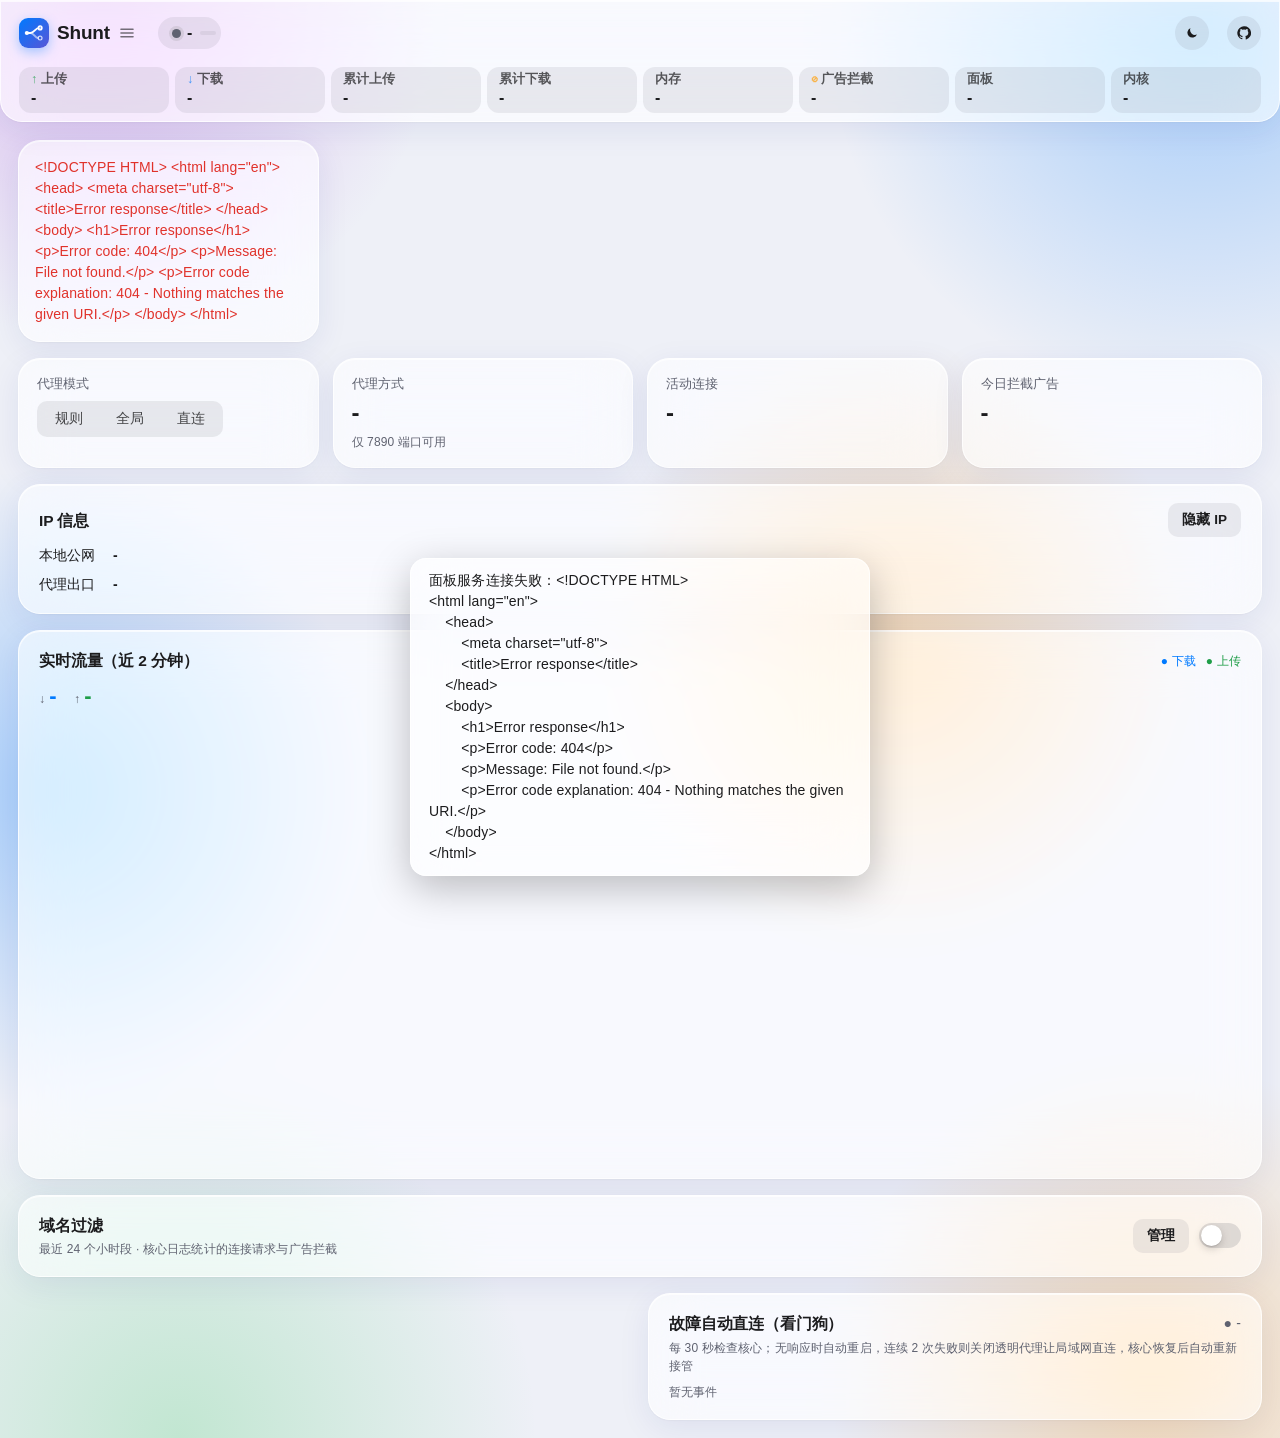
==== commit eac582f6: "v8.4.13: 经典布局还原成旧版（v7.6.x）样子：顶部一行紧凑统计小块 + 圆角半透明横向标签栏（当前页浅色胶囊高亮），手机上也用顶部标签栏、去掉底部栏和「更多」，放不下换行不截断；标签项与菜" ====
--- a/index.html
+++ b/index.html
@@ -331,7 +331,7 @@
   .hstats{order:4;flex:1 1 100%;margin-left:0}
   .hstats>.chip,.vchips .chip{flex:1 0 auto}.vchips{flex:2 0 auto;margin-left:0}
 }
-/* v10.3.4 手机端顶栏放大：图标 38px、Shunt 字样显示、启停按钮 / 状态胶囊 / 代理胶囊统一 40px 高（触控目标）、15px 字。
+/* v8.4.8 手机端顶栏放大：图标 38px、Shunt 字样显示、启停按钮 / 状态胶囊 / 代理胶囊统一 40px 高（触控目标）、15px 字。
    第一行 图标+Shunt … 主题 / GitHub，第二行 核心控制条铺满；很窄的屏幕（≤350px）按钮只留图标，不溢出 */
 @media (max-width:720px){
   .hrow{row-gap:8px}
@@ -354,7 +354,7 @@
   .corebox #h-mode{display:inline-flex;align-items:center;height:40px;padding:0 14px;border-radius:999px;font-size:15px;font-weight:600}
   .corebox #h-mode:empty{display:none}
 }
-/* v10.3.5 抽屉导航 + 顶栏统计卡不截断。所有宽度统一：点左上角 Shunt 图标（含文字）从左侧滑出抽屉，不再有横向标签栏 / 手机底部导航 */
+/* v8.4.9 抽屉导航 + 顶栏统计卡不截断。所有宽度统一：点左上角 Shunt 图标（含文字）从左侧滑出抽屉，不再有横向标签栏 / 手机底部导航 */
 .brand{border:0;background:none;color:var(--txt);font:inherit;font-size:19px;font-weight:800;letter-spacing:-.01em;cursor:pointer;
   min-height:44px;padding:3px 10px 3px 3px;margin-left:-3px;border-radius:14px;transition:background .15s}
 .brand:hover{background:var(--b2)}.brand:active{transform:scale(.98)}
@@ -418,9 +418,9 @@
 /* 手机上整页被撑宽的两处：被拦截域名排行里很长的域名溢出卡片、统计页「明细」两张表的网格最小列宽 300px 大于手机上卡片的宽度。
    内容比屏幕宽时手机浏览器会把整页缩小来装下它，所有东西都变小 */
 .dti .row>.sp{overflow-wrap:anywhere}
-/* v10.3.8 界面布局可选（设置 → 外观 → 界面布局，按设备保存）。html[data-layout] 由 <head> 内联脚本在首屏前设好，切换时由 setLayout 改。
-   抽屉布局：v10.3.5 起的统计卡网格 + 左侧抽屉，不变。
-   v10.3.9 经典布局：按 v7.6.x 的样子还原——顶部一行紧凑统计小块（小标签 + 粗数值，按内容宽度排开）、下面一条圆角半透明横向标签栏（当前页浅色胶囊高亮）；
+/* v8.4.12 界面布局可选（设置 → 外观 → 界面布局，按设备保存）。html[data-layout] 由 <head> 内联脚本在首屏前设好，切换时由 setLayout 改。
+   抽屉布局：v8.4.9 起的统计卡网格 + 左侧抽屉，不变。
+   v8.4.13 经典布局：按 v7.6.x 的样子还原——顶部一行紧凑统计小块（小标签 + 粗数值，按内容宽度排开）、下面一条圆角半透明横向标签栏（当前页浅色胶囊高亮）；
    手机上标签栏也在顶部（不再有底部栏 /「更多」）。统计块和标签都是放不下就换行，不横向滚动、不截断 */
 #tabbar{display:flex;flex-wrap:wrap;gap:2px;margin-top:8px;padding:3px;border-radius:13px;background:var(--segbg);width:max-content;max-width:100%;overflow:visible}
 #tabbar button{flex:0 0 auto;background:none;border:0;color:var(--txt);opacity:.85;padding:8px 18px;border-radius:10px;cursor:pointer;font:inherit;font-size:16px;font-weight:600;line-height:1.25;white-space:nowrap;transition:all .2s}
@@ -780,10 +780,6 @@
       <div class="mut small" style="margin-bottom:6px">每行一个：<code>IP 或 MAC = 名称</code>。未备注的设备会依次尝试 DHCP 租约、/etc/hosts、反向解析获取名称</div>
       <textarea id="dev-names" rows="4" placeholder="192.168.1.23 = 客厅电视&#10;AA:BB:CC:DD:EE:FF = 书房 NAS"></textarea>
       <div class="row" style="margin-top:8px"><span class="sp"></span><button class="btn" onclick="saveDevNames()">保存</button></div></div>
-    <div data-sg="net" class="card" id="dr-card"><h3>按设备分流</h3>
-      <div class="mut small" style="margin-bottom:8px">把某台设备的全部流量交给指定策略组、直连或拦截，优先于自定义规则和内置分流（仅「规则」模式生效，局域网访问、DNS 防绕过与广告拦截照常）。地址可填 IP、网段或 MAC；MAC 会按 ARP / DHCP 租约换算成当前 IP，设备换 IP 后约 1 分钟内自动更新。也可在「统计 → 按设备」里点 ⇄ 快速添加。</div>
-      <div class="row" style="margin-bottom:10px"><input id="dr-name" placeholder="名称（可留空）" style="width:120px" maxlength="40"><input id="dr-addr" placeholder="IP / 网段 / MAC" class="sp"><select id="dr-target"></select><button class="btn g hide" id="dr-cancel" onclick="drReset()">取消</button><button class="btn" id="dr-add" onclick="drSubmit()">添加</button></div>
-      <div class="tw"><table><thead><tr><th>设备</th><th>地址</th><th>目标</th><th>启用</th><th></th></tr></thead><tbody id="dr-list"></tbody></table></div></div>
     <div data-sg="net" class="card"><h3>订阅与分组</h3><div class="row">
       <span>订阅自动更新间隔</span><select id="sub-int"><option value="3600">1 小时</option><option value="21600">6 小时</option><option value="43200">12 小时</option><option value="86400">24 小时</option><option value="259200">3 天</option></select></div>
       <div class="row mt"><span class="sp mut small">地区分组、负载均衡、自定义策略组在「策略组」页设置</span><button class="btn g" onclick="go('策略组')">策略组</button><button class="btn" onclick="saveGroupOpts()">保存并应用</button></div></div>
@@ -965,7 +961,7 @@
 
 async function api(path,method='GET',body){
   const r=await fetch(path,{method,headers:{'X-Shunt':'1','Content-Type':'application/json'},body:body?JSON.stringify(body):undefined});
-  const t=await r.text();let j;try{j=t?JSON.parse(t):{}}catch{j={message:r.ok?t:t.replace(/<[^>]*>/g,' ').replace(/\s+/g,' ').trim().slice(0,200)}}  // 出错时反代 / 网关返回的 HTML 错误页：去标签截断，不把整页塞进提示
+  const t=await r.text();let j;try{j=t?JSON.parse(t):{}}catch{j={message:t}}
   if(!r.ok)throw new Error(j.message||('HTTP '+r.status));return j}
 const core=(p,m,b)=>api('/api/core'+p,m,b);
 
@@ -1256,10 +1252,7 @@
   return best?best.delay:undefined}
 // 负载均衡组没有单一的“当前节点”，组延迟取成员中最快的可用节点；成员都没测过时再用组自身的记录
 // 选择 / 自动测速 / 故障转移组的延迟 = 当前实际使用节点的延迟（组自身的记录很少更新，会忽有忽无）
-// 渲染节点页期间缓存每个节点的延迟：排序比较、超时过滤、圆点、卡片都要查，组嵌套时还会递归，上千节点时重复计算很多
-let _LD=null;
-function lastDelay(n,_d){if(_LD&&!_d){if(_LD.has(n))return _LD.get(n);const v=_lastDelay(n);_LD.set(n,v);return v}return _lastDelay(n,_d)}
-function _lastDelay(n,_d){const p=PROXIES[n];if(!p)return undefined;
+function lastDelay(n,_d){const p=PROXIES[n];if(!p)return undefined;
   if(p.all&&p.type!=='LoadBalance'&&p.type!=='Smart'&&p.now&&PROXIES[p.now]&&(_d||0)<5){const d=lastDelay(p.now,(_d||0)+1);if(d!==undefined)return d}
   if((p.type==='LoadBalance'||p.type==='Smart')&&(_d||0)<4){let best,tested=false;for(const m of (p.all||[])){const d=lastDelay(m,(_d||0)+1);if(d===undefined)continue;tested=true;if(d>0&&(best===undefined||d<best))best=d}
     if(tested)return best===undefined?0:best}
@@ -1282,13 +1275,11 @@
 // 分流组（YouTube / Google 等）在顶部「策略选择」里用下拉切换，下面不再重复显示卡片
 function policyOnly(g){return g!=='GLOBAL'&&g!==SEL&&g!==G_MANUAL&&PROXIES[g].type==='Selector'&&(PROXIES[g].all||[]).length>1}
 function saveOpen(){localStorage.setItem('mp_gopen',JSON.stringify(GOPEN))}
-function toggleG(i){const g=GL[i];GOPEN[g]=!gOpen(g);saveOpen();const el=document.getElementById('gc'+i);
-  if(GOPEN[g]&&el&&!el.querySelector('.gbody .grid'))renderGroups();else el?.classList.toggle('open',GOPEN[g])}
-function setAllOpen(v){GL.forEach(g=>GOPEN[g]=v);saveOpen();if(v)renderGroups();else document.querySelectorAll('.gcard').forEach(e=>e.classList.toggle('open',v))}
+function toggleG(i){const g=GL[i];GOPEN[g]=!gOpen(g);saveOpen();document.getElementById('gc'+i)?.classList.toggle('open',GOPEN[g])}
+function setAllOpen(v){GL.forEach(g=>GOPEN[g]=v);saveOpen();document.querySelectorAll('.gcard').forEach(e=>e.classList.toggle('open',v))}
 function gTag(g){const p=PROXIES[g],m=(STATE.group_meta||{})[g]||{};
   return `<span class="tag ${GTC[p.type]||''}">${esc(GT[p.type]||p.type)}</span>`+(m.kind==='custom'?'<span class="tag k-cus">自定义</span>':'')}
-function renderGroups(){_LD=new Map();try{_renderGroups()}finally{_LD=null}}
-function _renderGroups(){
+function renderGroups(){
   GL=groupOrder();GALL=[];
   const key=n=>{const d=lastDelay(n);return d===undefined?1e9-1:d<=0?1e9:d};
   renderNF();const filt=!!(NF.q||NF.r);
@@ -1298,25 +1289,23 @@
     const vis=filt?all0.filter(nfVisible):all0;if(filt&&!vis.length&&!(NF.q&&g.toLowerCase().includes(NF.q)))return '';
     const all=HIDEDEAD?vis.filter(n=>n===p.now||!isDead(n)):vis,hid=vis.length-all.length;
     const allH=all.filter(n=>hfVisible(n,p.now)),hidH=all.length-allH.length;
-    const ch=nowChain(g),dl=lastDelay(g),lb=p.type==='LoadBalance',open=gOpen(g);
-    // 收起的组不生成节点卡片（展开时再渲染）：几十个组 × 上千节点时，以前每次刷新都要生成几万个隐藏的元素
-    const pos=new Map();if(open)all0.forEach((n,k)=>{if(!pos.has(n))pos.set(n,k)});
+    const ch=nowChain(g),dl=lastDelay(g),lb=p.type==='LoadBalance';
     const sub=lb?`策略：<b>${esc(LBS[m.strategy]||m.strategy||'-')}</b>`:p.type==='Smart'?(p.fixed?'已固定 → <b>'+esc(p.fixed)+'</b>':'智能竞技：按延迟 / 丢包 / 速度打分'+(p.uselightgbm||p.useLightGBM?' + LightGBM':'')):ch.length?'→ <b>'+ch.map(esc).join(' → ')+'</b>':'';
     const nodesN=allH.filter(n=>!isGroup(n)).length,groupsN=allH.length-nodesN;
     const cnt=[nodesN?nodesN+' 个节点':'',groupsN?groupsN+' 个分组':'',hid?`<span class="bad">已隐藏 ${hid} 个超时</span>`:'',hidH?`<span class="bad">健康隐藏 ${hidH} 个</span>`:''].filter(Boolean).join(' · ');
     const pin=p.fixed?`<span class="tag pin" title="点击取消固定，恢复自动选择" onclick="event.stopPropagation();unfix(${i})">📌 已固定 ✕</span>`:'';
     const ico=p.icon?`<img class="gico" src="${esc(p.icon)}" alt="" onerror="this.remove()">`:'';
     const dots=allH.slice(0,80).map(n=>`<i class="${dcls(lastDelay(n))==='mut'?'':dcls(lastDelay(n))}"></i>`).join('');
-    return `<div class="card gcard ${open?'open':''}" id="gc${i}"><div class="ghead" onclick="toggleG(${i})">
+    return `<div class="card gcard ${gOpen(g)?'open':''}" id="gc${i}"><div class="ghead" onclick="toggleG(${i})">
       <span class="chev"><svg viewBox="0 0 24 24" fill="none" stroke="currentColor" stroke-width="3" stroke-linecap="round" stroke-linejoin="round"><path d="M9 5l7 7-7 7"/></svg></span>${ico}
       <div class="gt"><div class="gname">${esc(g)} ${gTag(g)} ${pin}</div><div class="gsub">${sub}${sub&&cnt?' · ':''}${cnt}</div><div class="dots">${dots}</div></div>
       ${dl!==undefined?`<span class="gdl ${dcls(dl)}"${lb?' title="成员中最快的可用节点"':''}>${lb&&dl>0?'最快 ':''}${dtxt(dl)}</span>`:''}
       <button class="btn g sm" onclick="event.stopPropagation();testGroup(${i},this)">测速</button></div>
-      <div class="gbody">${open?`<div class="grid" style="grid-template-columns:repeat(auto-fill,minmax(min(100%,178px),1fr));gap:10px">${allH.map(n=>{const j=pos.get(n),d=lastDelay(n),sg=isGroup(n);
+      <div class="gbody"><div class="grid" style="grid-template-columns:repeat(auto-fill,minmax(min(100%,178px),1fr));gap:10px">${allH.map(n=>{const j=all0.indexOf(n),d=lastDelay(n),sg=isGroup(n);
         const s2=sg?`<div class="sub2">${esc(GT[PROXIES[n].type]||'')}${PROXIES[n].now?' → '+esc(PROXIES[n].now):''}</div>`:'';
         const unh=hLevel(n)==='hidden'?`<button class="btn g sm" onclick="event.stopPropagation();unhideNode(${jsq(n)})">取消隐藏</button>`:'';
         return `<div class="node ${n===p.now&&!lb?'sel':''} ${lb?'lbm':''}" onclick="pick(${i},${j})" title="${esc(n)}">
-        <div class="n">${hIcon(n)}${sg?'📁 ':''}${esc(n)}</div>${s2}<div class="d"><span class="mut">${esc(sg?'分组':PROXIES[n]?.type||'')}</span> <span class="${dcls(d)}">${dtxt(d)}</span></div>${unh}</div>`}).join('')}</div>`:''}</div></div>`}).join('')||(filt?'<div class="card mut">没有匹配的节点</div>':'<div class="card mut">还没有节点，先去“订阅”添加订阅或导入节点</div>');
+        <div class="n">${hIcon(n)}${sg?'📁 ':''}${esc(n)}</div>${s2}<div class="d"><span class="mut">${esc(sg?'分组':PROXIES[n]?.type||'')}</span> <span class="${dcls(d)}">${dtxt(d)}</span></div>${unh}</div>`}).join('')}</div></div></div>`}).join('')||(filt?'<div class="card mut">没有匹配的节点</div>':'<div class="card mut">还没有节点，先去“订阅”添加订阅或导入节点</div>');
   $('#hidedead').classList.toggle('on',HIDEDEAD);$('#hidedead').textContent=HIDEDEAD?'显示超时':'隐藏超时';
   renderPolicies()}
 function renderPolicies(){const sel=GL.filter(g=>g!=='GLOBAL'&&PROXIES[g].type==='Selector'&&(PROXIES[g].all||[]).length>1);
@@ -1570,8 +1559,7 @@
 let prevConn=new Map(),_prevConnT=0;
 let _lastConnRender=0;
 function renderConns(list){const f=$('#c-filter').value.toLowerCase();const now=Date.now();
-  // 先把开始时间解析成数字再排序：比较函数里 new Date() 每秒要解析 n·log n 次（几千条连接时上万次）
-  const ts=new Map(list.map(c=>[c,Date.parse(c.start)||0]));list.sort((a,b)=>ts.get(b)-ts.get(a));
+  list.sort((a,b)=>new Date(b.start)-new Date(a.start));
   // 速率基线每次拉取都更新，按实际时间差折算成 /s（退避跳过几秒也不会偏大）；DOM 全量重绘降频到每 2 秒。
   // 基线表每次用本轮的连接重建：已关闭连接的记录随之丢弃，连接页开几个小时也不会越积越多
   const rates=new Map(),next=new Map(),dt=_prevConnT?Math.max(1,(now-_prevConnT)/1000):1;
@@ -1581,7 +1569,7 @@
   _lastConnRender=now;
   $('#conns').innerHTML=list.filter(c=>!f||(JSON.stringify(c)+dname(c.metadata?.sourceIP)).toLowerCase().includes(f)).slice(0,300).map(c=>{const m=c.metadata||{};
     const r=rates.get(c.id),ds=r[0],us=r[1];
-    const host=(m.host||m.sniffHost||m.destinationIP)+':'+m.destinationPort;const sec=Math.floor((now-ts.get(c))/1000);
+    const host=(m.host||m.sniffHost||m.destinationIP)+':'+m.destinationPort;const sec=Math.floor((now-new Date(c.start))/1000);
     return `<tr><td class="w ch" title="${esc(host)}">${esc(host)}</td><td>${devCell(m.sourceIP)}</td><td>${esc(m.network)}</td><td class="cr" title="${esc(c.rule+(c.rulePayload?' '+c.rulePayload:''))}">${esc(c.rule)}${c.rulePayload?' <span class="mut">'+esc(c.rulePayload.length>40?c.rulePayload.slice(0,40)+'…':c.rulePayload)+'</span>':''}</td>
     <td class="w cc" title="${esc((c.chains||[]).slice().reverse().join(' → '))}">${esc((c.chains||[]).slice().reverse().join(' → '))}</td><td>${fmt(ds)}/s</td><td>${fmt(us)}/s</td><td>${fmt(c.download)}</td>
     <td>${sec<60?sec+'s':Math.floor(sec/60)+'m'}</td><td><button class="btn g sm" onclick="closeConn(${jsq(c.id)})">断开</button></td></tr>`}).join('')||'<tr><td class="mut" colspan="10">暂无连接</td></tr>'}
@@ -1596,7 +1584,7 @@
   $('#st-month').textContent=fmt(m.up)+' / '+fmt(m.down);$('#st-month-sum').textContent=fmt((m.up||0)+(m.down||0));
   document.querySelectorAll('#st-period button').forEach(b=>{b.classList.toggle('on',b.dataset.p===ST_P);b.onclick=()=>{ST_P=b.dataset.p;loadStats()}});
   const p=STATS[ST_P]||{},arp=STATS.arp||{};
-  $('#st-dev').innerHTML=(p.dev||[]).map(([n,u,d])=>`<tr><td class="w">${devCell(n)}${!dname(n)&&arp[n]?'<div class="mut" style="font-size:11px">'+esc(arp[n])+'</div>':''}</td><td>${fmt(u)}</td><td>${fmt(d)}</td><td>${fmt(u+d)} <button class="icon" style="font-size:12px;padding:0 6px;margin-left:4px" title="设置备注" onclick="editDev(${jsq(n)})">✎</button><button class="icon" style="font-size:12px;padding:0 6px" title="按设备分流：设为策略组 / 直连 / 拦截" onclick="drQuick(${jsq(n)})">⇄</button></td></tr>`).join('')||'<tr><td class="mut">暂无数据</td></tr>';
+  $('#st-dev').innerHTML=(p.dev||[]).map(([n,u,d])=>`<tr><td class="w">${devCell(n)}${!dname(n)&&arp[n]?'<div class="mut" style="font-size:11px">'+esc(arp[n])+'</div>':''}</td><td>${fmt(u)}</td><td>${fmt(d)}</td><td>${fmt(u+d)} <button class="icon" style="font-size:12px;padding:0 6px;margin-left:4px" title="设置备注" onclick="editDev(${jsq(n)})">✎</button></td></tr>`).join('')||'<tr><td class="mut">暂无数据</td></tr>';
   $('#st-node').innerHTML=(p.node||[]).map(([n,u,d])=>`<tr><td class="w">${esc(n)}</td><td>${fmt(u)}</td><td>${fmt(d)}</td><td>${fmt(u+d)}</td></tr>`).join('')||'<tr><td class="mut">暂无数据</td></tr>';
   drawDays()}
 function drawDays(){const c=$('#daychart');if(!c||c.offsetParent===null||!STATS)return;const r=devicePixelRatio,w=c.width=c.clientWidth*r,h=c.height=180*r,x=c.getContext('2d');
@@ -1669,7 +1657,7 @@
   loadSysopt();$('#pv').textContent='当前 v'+(STATE.panel_version||'-');$('#cv').textContent='当前 '+(STATE.version||'-');
   if(!CORE_POLL)api('/api/coreupdate/status').then(j=>{if(j.busy)corePoll()}).catch(()=>{});if(document.activeElement!==$('#gh-proxy'))$('#gh-proxy').value=STATE.gh_proxy||'';
   segv('#log-limit',STATE.log_limit,v=>saveSettings({log_limit:+v},'日志上限已设为 '+v+' MB').then(renderSettings).catch(()=>{}));
-  await loadDevs();$('#dev-names').value=Object.entries(STATE.devices||{}).map(([k,v])=>k+' = '+v).join('\n');renderDR()}
+  await loadDevs();$('#dev-names').value=Object.entries(STATE.devices||{}).map(([k,v])=>k+' = '+v).join('\n')}
 function renderTunForm(){const t=TUNF;segv('#tun-stack',t.stack,v=>{TUNF.stack=v;renderTunForm()});$('#tun-dev').value=t.device||'Meta';
   $('#tun-ar').checked=!!t.auto_redirect;$('#tun-ar').onchange=e=>TUNF.auto_redirect=e.target.checked;
   $('#tun-sr').checked=!!t.strict_route;$('#tun-sr').onchange=e=>TUNF.strict_route=e.target.checked;
@@ -1768,8 +1756,7 @@
   const st=j.running?'检查中…':(j.last_run?('上次：'+new Date(j.last_run*1000).toLocaleString('zh-CN',{hour12:false,month:'2-digit',day:'2-digit',hour:'2-digit',minute:'2-digit'})):'未运行过');
   $('#hc-status').textContent='健康检查：'+(c.enabled?'已启用':'未启用')+'，'+st}catch(e){}}
 async function saveHealthCfg(){try{const j=await api('/api/health/cfg','PUT',{enabled:$('#hc-enabled').checked,time:$('#hc-time').value,warn_days:+$('#hc-warn').value,hide_days:+$('#hc-hide').value});if(!j.ok)toast(j.message||'保存失败');fillHealthCfg()}catch(e){toast(e.message)}}
-let HC_POLL=0;  // 只保留一个轮询：连点「立即检查」以前会叠加多个 3 秒定时器
-async function runHealthCheck(){try{toast('开始检查…');const j=await api('/api/health/check','POST');toast(j.message);clearInterval(HC_POLL);const poll=HC_POLL=setInterval(async()=>{try{const s=await api('/api/health/status');fillHealthCfg();if(!s.running){clearInterval(poll);if(TAB==='节点')loadProxies()}}catch(e){clearInterval(poll)}},3000)}catch(e){toast(e.message)}}
+async function runHealthCheck(){try{toast('开始检查…');const j=await api('/api/health/check','POST');toast(j.message);const poll=setInterval(async()=>{try{const s=await api('/api/health/status');fillHealthCfg();if(!s.running){clearInterval(poll);if(TAB==='节点')loadProxies()}}catch(e){clearInterval(poll)}},3000)}catch(e){toast(e.message)}}
 async function loadHistory(){try{const h=await api('/api/history');
   $('#hist').innerHTML=h.map(x=>`<div class="row ev" style="padding:6px 0"><span class="mut" style="min-width:118px">${new Date(x.t*1000).toLocaleString('zh-CN',{hour12:false,month:'2-digit',day:'2-digit',hour:'2-digit',minute:'2-digit'})}</span><span class="sp">修改前：${x.changed.map(esc).join('、')}</span><button class="btn g sm" onclick="restoreHist(${jsq(x.id)})">恢复</button></div>`).join('')||'<span class="mut">还没有快照</span>'}catch(e){}}
 async function restoreHist(id){if(!confirm('恢复到这份快照？当前设置会先保存为新快照。'))return;try{toast('正在校验并应用…');const j=await api('/api/history','POST',{id});toast(j.message);await loadState();renderSettings()}catch(e){toast(e.message)}}
@@ -1929,7 +1916,7 @@
 // 设置扩展
 function fillSettings(){$('#bypass').value=(STATE.bypass||[]).join('\n');$('#tests').value=(STATE.tests||[]).map(t=>t.name+'|'+t.url).join('\n');
   $('#sub-int').value=String(STATE.sub_interval||86400);
-  $('#tg-token').value=STATE.tg_token||'';$('#tg-chat').value=STATE.tg_chat||'';renderDR()}
+  $('#tg-token').value=STATE.tg_token||'';$('#tg-chat').value=STATE.tg_chat||''}
 async function saveSettings(o,msg){try{toast('保存中…');const j=await api('/api/settings','PUT',o);toast(msg||j.message);await loadState();fillSettings()}catch(e){toast(e.message);throw e}}
 function saveBypass(){saveSettings({bypass:$('#bypass').value.split('\n').map(s=>s.trim()).filter(Boolean)},'绕过设备已生效').catch(()=>{})}
 function saveTests(){const t=$('#tests').value.split('\n').map(l=>l.split('|')).filter(a=>a.length>=2&&a[1].trim().startsWith('http')).map(a=>({name:a[0].trim(),url:a.slice(1).join('|').trim()}));
@@ -1951,47 +1938,6 @@
 // 切回前台时立即刷新一次
 document.addEventListener('visibilitychange',()=>{if(document.hidden||$('#app').classList.contains('hide'))return;_skip=0;tick();loadState().catch(()=>{});if(TAB==='节点')loadProxies()});
 start();  // 不再需要登录
-// 按设备分流：设备 → 策略组 / 直连 / 拦截（data.json 的 device_routes，经 /api/settings 保存）
-const DR_T={DIRECT:'直连',REJECT:'拦截'},DR_MAC=/^([0-9a-f]{2}[:-]){5}[0-9a-f]{2}$/i;let DR_EDIT=-1;
-const drList=()=>(STATE.device_routes||[]).map(e=>Object.assign({},e));
-const drTargets=()=>(STATE.groups||[]).concat(['DIRECT','REJECT']);
-const drTname=t=>DR_T[t]||t;
-const drMac=m=>String(m||'').toLowerCase().replace(/-/g,':');
-function drOpts(sel){const ts=drTargets();if(sel&&!ts.includes(sel))ts.unshift(sel);return ts.map(g=>`<option value="${esc(g)}"${g===sel?' selected':''}>${esc(drTname(g))}</option>`).join('')}
-// IPv4 网段包含判断（IPv6 只比较完全相同）
-function drIn(ip,net){const v4=x=>{const p=String(x).split('.');return p.length===4&&p.every(y=>/^\d+$/.test(y)&&+y<256)?p.reduce((a,y)=>a*256+(+y),0):null};
-  const [n,l]=String(net).split('/'),a=v4(ip),b=v4(n);if(a===null||b===null)return String(ip).toLowerCase()===String(net).toLowerCase().replace(/\/128$/,'');
-  const len=l===undefined?32:+l;if(!(len>=0&&len<=32))return false;const k=2**(32-len);return Math.floor(a/k)===Math.floor(b/k)}
-// MAC 条目当前对应的 IP（来自设备名单）
-const drIps=e=>e.mac?Object.entries(DEVS||{}).filter(([ip,v])=>drMac(v.mac)===drMac(e.mac)).map(([ip])=>ip):[e.ip];
-function drBypassed(e){const bl=STATE.bypass||[],ips=drIps(e),macs=e.mac?[drMac(e.mac)]:ips.map(ip=>drMac(DEVS[ip]?.mac)).filter(Boolean);
-  return bl.some(b=>DR_MAC.test(b)?macs.includes(drMac(b)):ips.some(ip=>ip&&!ip.includes('/')&&drIn(ip,b))||(!e.mac&&e.ip===b))}
-function renderDR(){if(!$('#dr-list'))return;const ts=drTargets(),l=drList();
-  if(document.activeElement!==$('#dr-target'))$('#dr-target').innerHTML=drOpts(DR_EDIT>=0?(l[DR_EDIT]||{}).target:$('#dr-target').value||ts[0]);
-  $('#dr-list').innerHTML=l.map((e,i)=>{const ips=e.mac?drIps(e):[],miss=!ts.includes(e.target),bp=drBypassed(e);
-    const addr=e.mac?`${esc(e.mac)}<div class="mut" style="font-size:11px">${ips.length?'当前 '+ips.map(esc).join('、'):'当前未发现该设备'}</div>`:esc(e.ip);
-    const note=(miss?'<div class="bad small">策略组不存在，暂不生效</div>':'')+(bp?'<div class="warn small">已在「绕过设备」中，流量不经过核心，此设置不生效</div>':'');
-    return `<tr><td class="w">${esc(e.name||'')}</td><td class="w">${addr}</td><td class="w">${esc(drTname(e.target))}${note}</td>
-      <td><label class="sw sm"><input type="checkbox"${e.enabled!==false?' checked':''} onchange="drToggle(${i},this.checked)"><span></span></label></td>
-      <td style="text-align:right;white-space:nowrap"><button class="btn g sm" onclick="drEdit(${i})">编辑</button><button class="btn r sm" onclick="drDel(${i})">删除</button></td></tr>`}).join('')||'<tr><td class="mut" colspan="5">暂无，添加后该设备的流量按所选目标走</td></tr>'}
-async function drSave(l){try{await saveSettings({device_routes:l})}catch(e){return false}renderDR();return true}
-function drReset(){DR_EDIT=-1;$('#dr-name').value='';$('#dr-addr').value='';$('#dr-add').textContent='添加';$('#dr-cancel').classList.add('hide');renderDR()}
-async function drSubmit(){const a=$('#dr-addr').value.trim(),t=$('#dr-target').value;if(!a)return toast('请填写 IP、网段或 MAC');if(!t)return toast('请选择目标');
-  const e={name:$('#dr-name').value.trim(),ip:'',mac:'',target:t,enabled:true};if(DR_MAC.test(a))e.mac=drMac(a);else e.ip=a;
-  const l=drList();if(DR_EDIT>=0&&l[DR_EDIT]){e.enabled=l[DR_EDIT].enabled!==false;l[DR_EDIT]=e}else l.push(e);
-  if(await drSave(l))drReset()}
-function drEdit(i){const e=drList()[i];if(!e)return;DR_EDIT=i;$('#dr-name').value=e.name||'';$('#dr-addr').value=e.mac||e.ip||'';
-  $('#dr-add').textContent='保存';$('#dr-cancel').classList.remove('hide');renderDR();$('#dr-addr').focus()}
-// 删除正在编辑的条目前面的一条时，编辑序号跟着前移（保存失败时还原）：以前不调整，点「保存」会覆盖掉后面一条、正在编辑的那条不变；
-// 删除的正是正在编辑的条目时清空表单（以前表单还留着，点「保存」会把刚删的又加回来）
-async function drDel(i){const l=drList();if(!l[i]||!confirm(`删除「${l[i].name||l[i].ip||l[i].mac}」的分流设置？`))return;l.splice(i,1);
-  const e=DR_EDIT;if(e===i)DR_EDIT=-1;else if(e>i)DR_EDIT=e-1;if(!await drSave(l)){DR_EDIT=e;return}if(e===i)drReset()}
-function drToggle(i,on){const l=drList();if(!l[i])return;l[i].enabled=on;drSave(l)}
-// 从设备列表快速设置：已有条目则编辑，否则预填名称和地址（有 MAC 用 MAC，换 IP 也跟着走）
-function drQuick(ip){go('设置');setTimeout(()=>{if(SG!=='net'){SG='net';localStorage.setItem('mp_sg',SG);renderSG()}
-  const mac=drMac(DEVS[ip]?.mac),i=drList().findIndex(e=>(mac&&drMac(e.mac)===mac)||e.ip===ip);
-  if(i>=0)drEdit(i);else{drReset();$('#dr-name').value=dname(ip)||'';$('#dr-addr').value=mac||ip}
-  $('#dr-card').scrollIntoView({block:'center'});$('#dr-target').focus()},200)}
 // 版本备份/恢复（设置 → 备份与更新）
 function fmtSize(b){if(b<1024)return b+" B";if(b<1048576)return (b/1024).toFixed(1)+" KB";return (b/1048576).toFixed(1)+" MB"}
 function fmtTime(ts){var d=new Date(ts*1000);return d.getFullYear()+"/"+String(d.getMonth()+1).padStart(2,"0")+"/"+String(d.getDate()).padStart(2,"0")+" "+String(d.getHours()).padStart(2,"0")+":"+String(d.getMinutes()).padStart(2,"0")}
